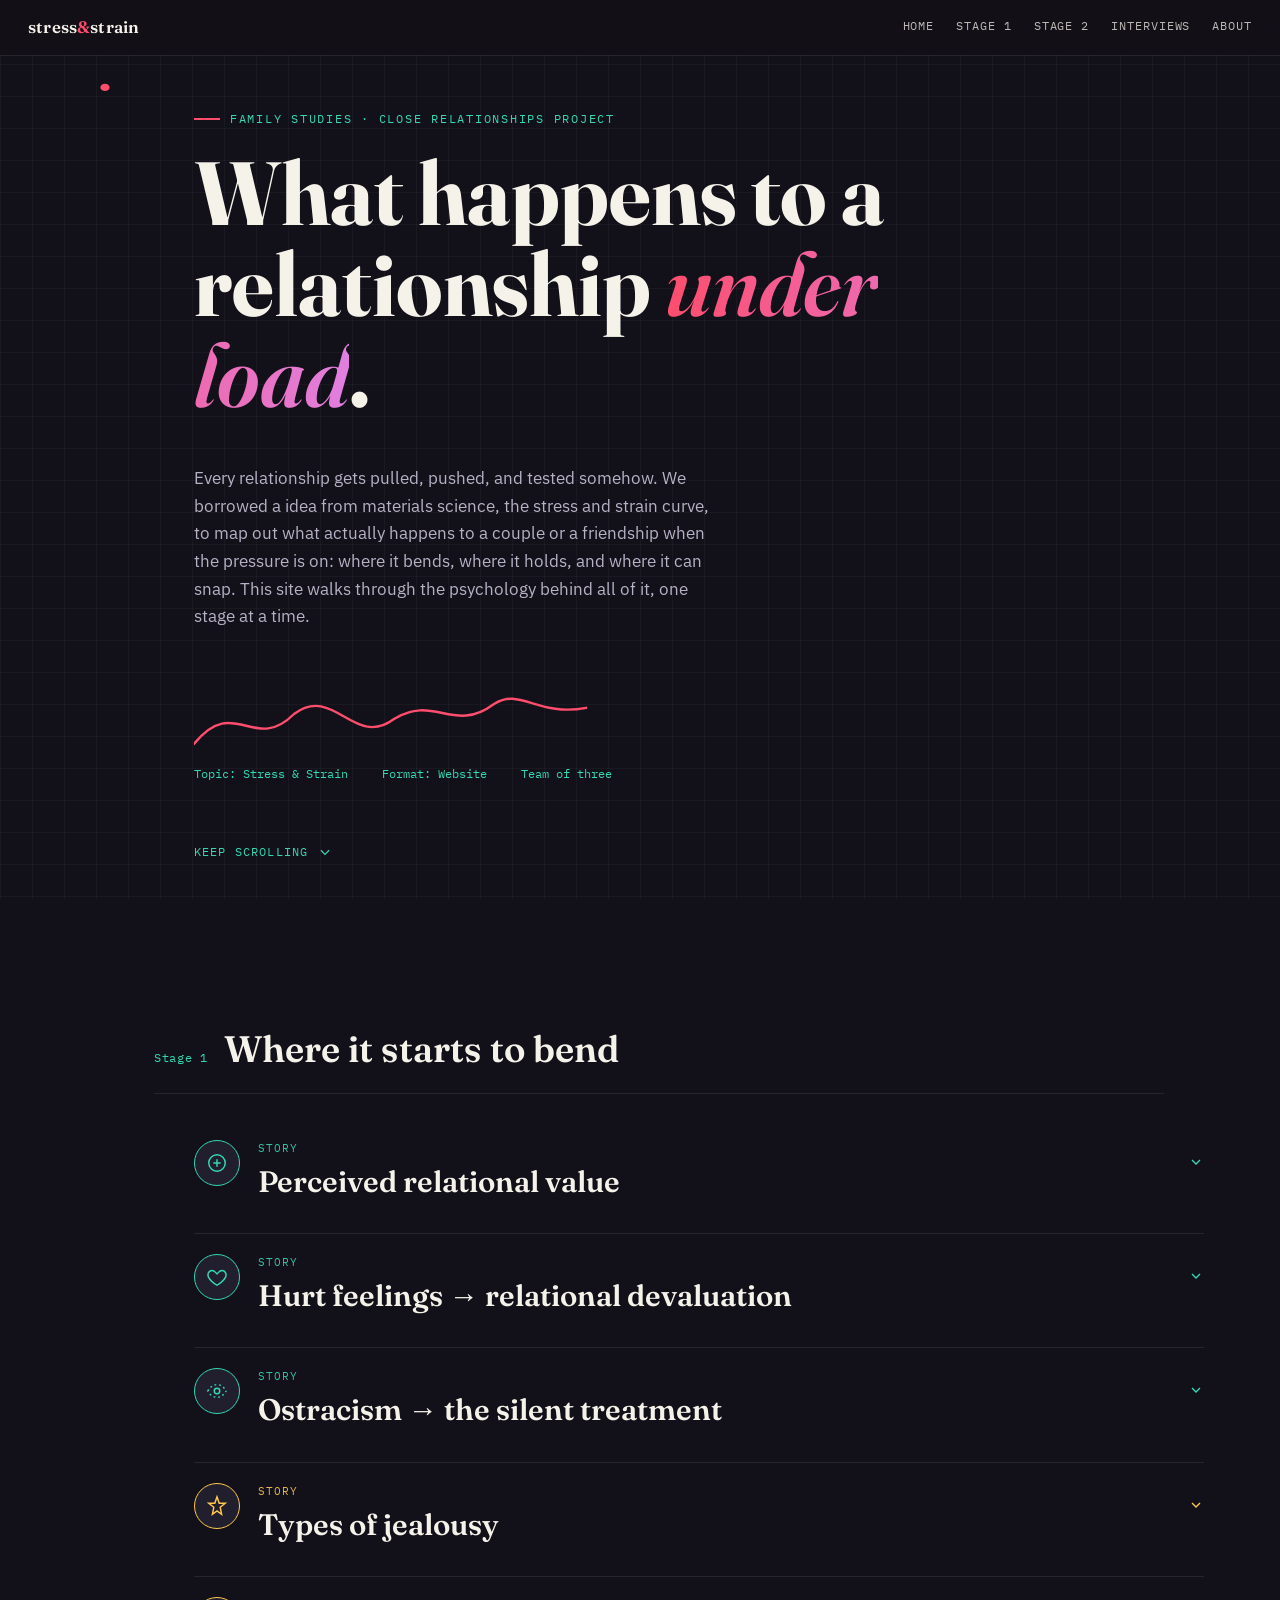
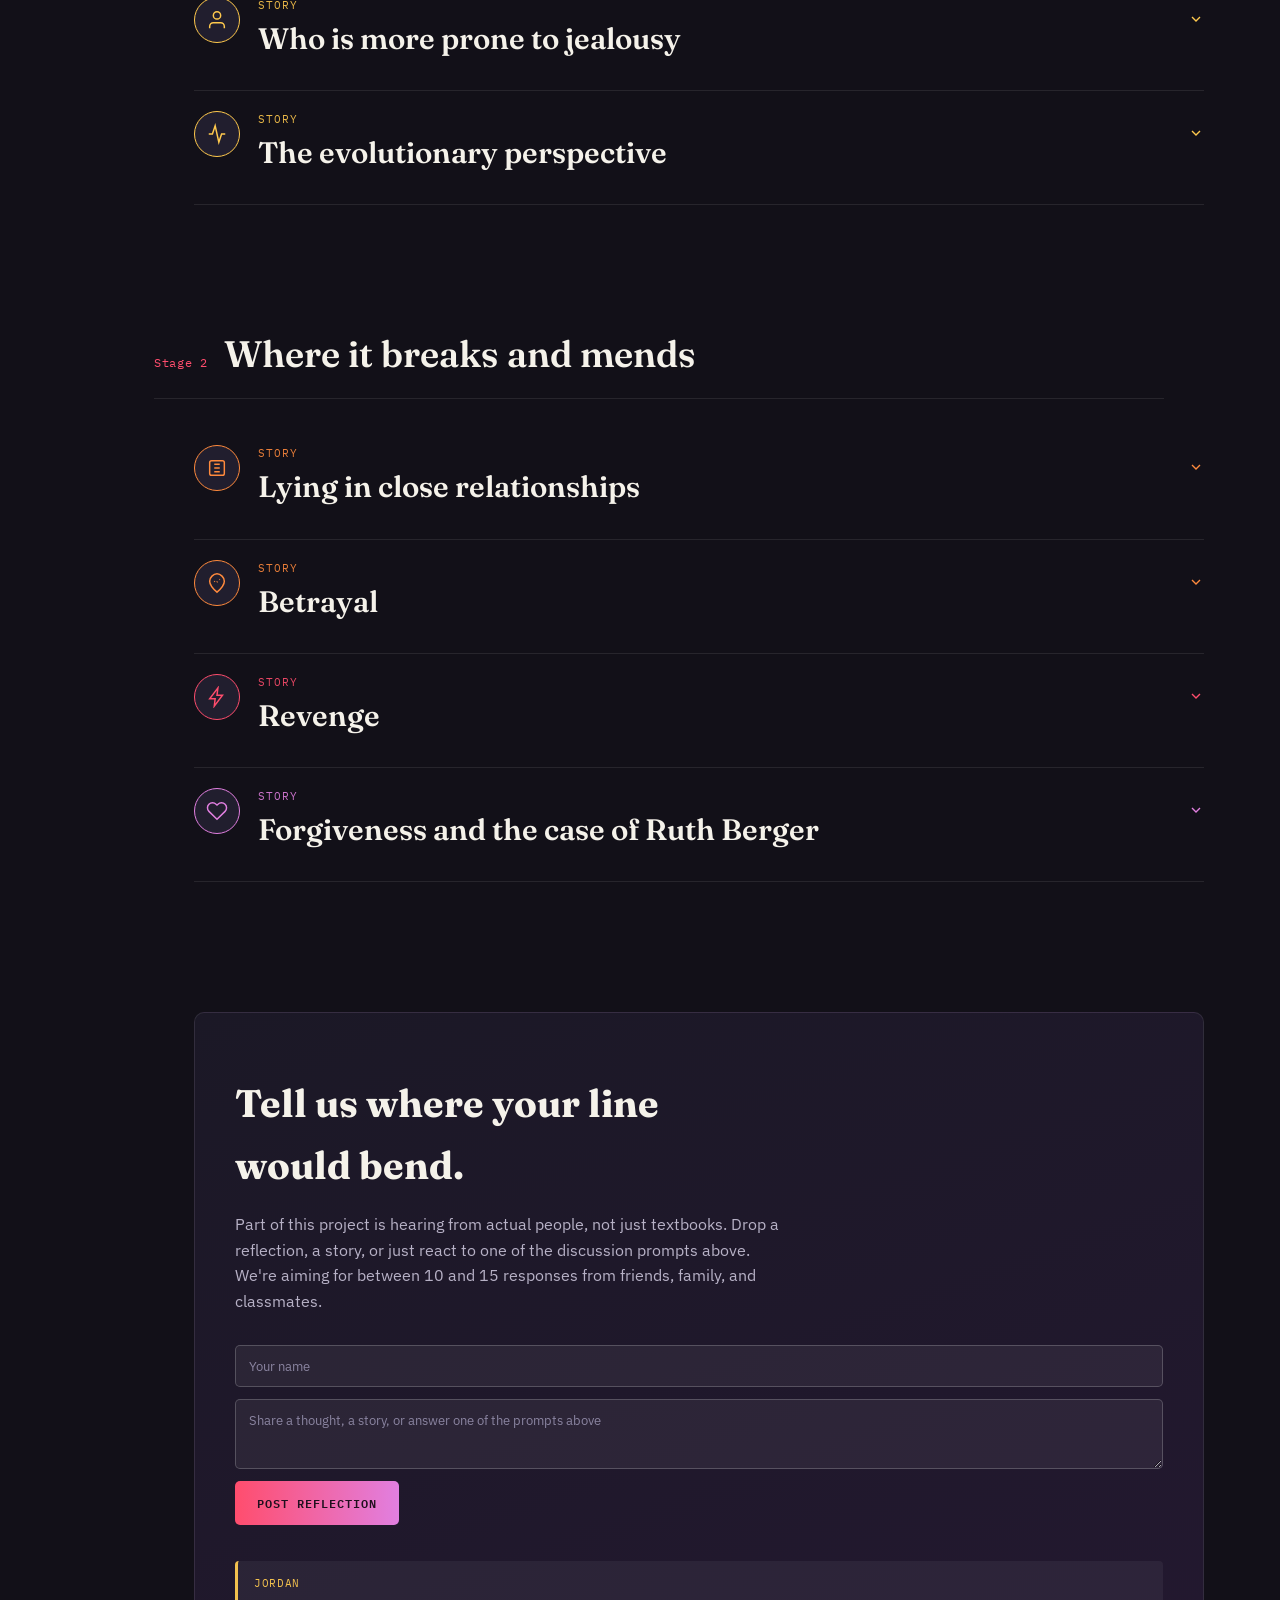
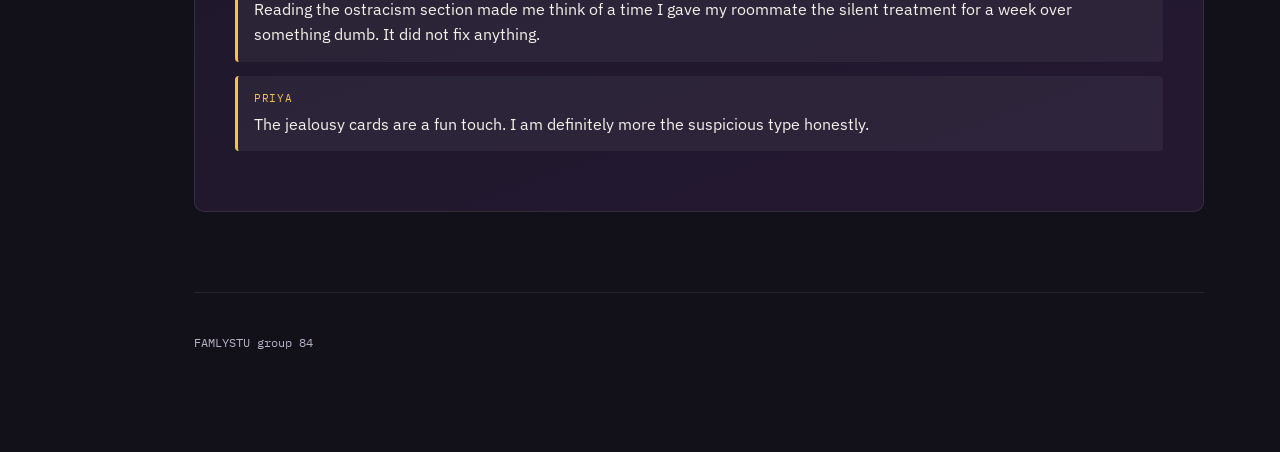
==== index.html @ 8f798f3e "Add files via upload" ====
<!DOCTYPE html>
<html lang="en">
<head>
<meta charset="UTF-8">
<meta name="viewport" content="width=device-width, initial-scale=1.0">
<title>Stress and Strain: What Close Relationships Are Made Of</title>
<link rel="preconnect" href="https://fonts.googleapis.com">
<link href="https://fonts.googleapis.com/css2?family=Fraunces:ital,opsz,wght@0,9..144,300;0,9..144,500;0,9..144,600;0,9..144,700;1,9..144,600&family=IBM+Plex+Sans:wght@400;500;600;700&family=IBM+Plex+Mono:wght@400;500&display=swap" rel="stylesheet">
<style>

  :root{
    --bg:#121018;
    --bg-panel:#1B1826;
    --bg-card:#211E2E;
    --ink:#F5F2EA;
    --muted:#B7B1C6;
    --line:rgba(255,255,255,0.09);
    --elastic:#33D9B2;
    --yield:#FFC94D;
    --plastic:#FF8A3D;
    --fracture:#FF4D6D;
    --repair:#E17FE0;
    --seam:#F2C14E;
    --serif:'Fraunces', serif;
    --sans:'IBM Plex Sans', sans-serif;
    --mono:'IBM Plex Mono', monospace;
  }

  *{box-sizing:border-box;}
  html{scroll-behavior:smooth;}
  body{
    margin:0;
    background:var(--bg);
    color:var(--ink);
    font-family:var(--sans);
    line-height:1.6;
    overflow-x:hidden;
  }

  @media (prefers-reduced-motion: reduce){
    *{animation-duration:0.001ms !important; animation-iteration-count:1 !important; transition-duration:0.001ms !important; scroll-behavior:auto !important;}
  }

  a{color:inherit;}

  .grid-bg{
    position:fixed;
    inset:0;
    z-index:0;
    background-image:
      linear-gradient(rgba(255,255,255,0.035) 1px, transparent 1px),
      linear-gradient(90deg, rgba(255,255,255,0.035) 1px, transparent 1px);
    background-size:32px 32px, 32px 32px;
    pointer-events:none;
  }

  #progress-bar{
    position:fixed;
    top:0; left:0;
    height:3px;
    width:0%;
    background:linear-gradient(90deg, var(--elastic), var(--yield), var(--plastic), var(--fracture), var(--repair));
    background-size:500% 100%;
    background-position:0% 0%;
    z-index:500;
    transition:width 0.08s linear;
  }

  header.site-nav{
    position:fixed;
    top:0; left:0; right:0;
    z-index:400;
    display:flex;
    align-items:center;
    justify-content:space-between;
    padding:14px 28px;
    background:rgba(18,16,24,0.78);
    backdrop-filter:blur(8px);
    border-bottom:1px solid var(--line);
  }
  .brand{
    font-family:var(--serif);
    font-weight:600;
    font-size:1.05rem;
    letter-spacing:0.01em;
  }
  .brand span{color:var(--fracture);}
  nav.links{
    display:flex;
    gap:22px;
    font-family:var(--mono);
    font-size:0.72rem;
    text-transform:uppercase;
    letter-spacing:0.08em;
  }
  nav.links a{
    text-decoration:none;
    opacity:0.75;
    position:relative;
    padding-bottom:3px;
    transition:opacity 0.2s ease, color 0.2s ease;
  }
  nav.links a:hover{opacity:1; color:var(--elastic);}
  nav.links a::after{
    content:'';
    position:absolute;
    left:0; bottom:0;
    width:0%;
    height:2px;
    background:linear-gradient(90deg, var(--elastic), var(--fracture));
    transition:width 0.25s ease;
  }
  nav.links a:hover::after{width:100%;}
  @media (max-width:760px){
    nav.links{display:none;}
  }

  .page-frame{
    position:relative;
    z-index:1;
    display:grid;
    grid-template-columns:110px 1fr;
    max-width:1180px;
    margin:0 auto;
  }
  @media (max-width:900px){
    .page-frame{grid-template-columns:1fr;}
    .rail{display:none;}
  }

  .rail{
    position:sticky;
    top:0;
    height:100vh;
    padding-top:80px;
  }
  .rail svg{
    width:100%;
    height:calc(100% - 80px);
    overflow:visible;
  }
  .curve-path{
    fill:none;
    stroke:var(--elastic);
    stroke-width:2.6;
    stroke-linecap:round;
  }
  .curve-path.mended{
    stroke:var(--seam);
    stroke-dasharray:5 5;
  }
  .curve-marker{
    fill:var(--fracture);
    r:5;
  }
  .curve-point-label{
    font-family:var(--mono);
    font-size:8.5px;
    fill:var(--muted);
    opacity:0.85;
  }

  main{
    position:relative;
    padding:0 26px 40px 34px;
  }
  @media (max-width:900px){
    main{padding:0 20px 40px;}
  }

  .reveal{
    opacity:0;
    transform:translateY(34px);
    transition:opacity 0.8s cubic-bezier(.2,.7,.3,1), transform 0.8s cubic-bezier(.2,.7,.3,1);
  }
  .reveal.in{
    opacity:1;
    transform:translateY(0);
  }
  .reveal-left{transform:translateX(-40px);}
  .reveal-left.in{transform:translateX(0);}
  .reveal-right{transform:translateX(40px);}
  .reveal-right.in{transform:translateX(0);}
  .reveal-scale{transform:scale(0.9);}
  .reveal-scale.in{transform:scale(1);}

  .hero{
    min-height:100vh;
    display:flex;
    flex-direction:column;
    justify-content:center;
    padding-top:70px;
    position:relative;
  }
  .eyebrow{
    font-family:var(--mono);
    font-size:0.78rem;
    text-transform:uppercase;
    letter-spacing:0.14em;
    color:var(--elastic);
    display:flex;
    align-items:center;
    gap:10px;
    margin-bottom:18px;
  }
  .eyebrow::before{
    content:'';
    width:26px;
    height:2px;
    background:var(--fracture);
    display:inline-block;
  }
  h1.hero-title{
    font-family:var(--serif);
    font-weight:700;
    font-size:clamp(2.6rem, 7vw, 5.6rem);
    line-height:1.02;
    margin:0 0 26px 0;
    max-width:14ch;
    color:var(--ink);
  }
  h1.hero-title em{
    font-style:italic;
    font-weight:600;
    background:linear-gradient(90deg, var(--fracture), var(--repair));
    -webkit-background-clip:text;
    background-clip:text;
    color:transparent;
  }
  .hero-sub{
    max-width:52ch;
    font-size:1.08rem;
    color:var(--muted);
    margin-bottom:34px;
  }
  .hero-meta{
    display:flex;
    gap:34px;
    flex-wrap:wrap;
    font-family:var(--mono);
    font-size:0.75rem;
    color:var(--elastic);
    opacity:0.9;
  }
  .scroll-cue{
    margin-top:60px;
    display:flex;
    align-items:center;
    gap:10px;
    font-family:var(--mono);
    font-size:0.72rem;
    text-transform:uppercase;
    letter-spacing:0.1em;
    color:var(--elastic);
  }
  .scroll-cue svg{
    animation:bob 1.8s ease-in-out infinite;
  }
  @keyframes bob{
    0%,100%{transform:translateY(0);}
    50%{transform:translateY(7px);}
  }

  .hero-graph{
    margin-top:10px;
    width:100%;
    max-width:420px;
    height:90px;
  }
  .hero-graph path{
    fill:none;
    stroke:var(--fracture);
    stroke-width:2.4;
    stroke-linecap:round;
    stroke-dasharray:420;
    stroke-dashoffset:420;
    animation:draw-hero 2.4s 0.4s cubic-bezier(.3,.8,.3,1) forwards;
  }
  @keyframes draw-hero{
    to{stroke-dashoffset:0;}
  }

  .stage-divider{
    display:flex;
    align-items:baseline;
    gap:16px;
    margin:120px 0 46px 0;
    padding-bottom:14px;
    border-bottom:1px solid var(--line);
  }
  .stage-num{
    font-family:var(--mono);
    font-size:0.78rem;
    color:var(--accent, var(--fracture));
    letter-spacing:0.06em;
  }
  .stage-title{
    font-family:var(--serif);
    font-weight:600;
    font-size:clamp(1.5rem,3.4vw,2.3rem);
  }
  .stage-note{
    font-family:var(--mono);
    font-size:0.7rem;
    color:var(--muted);
    text-transform:uppercase;
    letter-spacing:0.08em;
    margin-left:auto;
    text-align:right;
    max-width:22ch;
  }
  @media (max-width:640px){
    .stage-divider{flex-wrap:wrap;}
    .stage-note{margin-left:0;}
  }

  .topic{
    margin-bottom:88px;
    padding-bottom:6px;
  }
  .topic-head{
    display:flex;
    gap:18px;
    align-items:flex-start;
    margin-bottom:18px;
  }
  .topic-icon{
    flex:0 0 auto;
    width:46px;height:46px;
    border-radius:50%;
    background:var(--bg-card);
    border:1.5px solid var(--accent, var(--elastic));
    display:flex;align-items:center;justify-content:center;
    transition:transform 0.4s ease, box-shadow 0.4s ease;
  }
  .topic:hover .topic-icon{
    transform:rotate(-8deg) scale(1.08);
    border-width:2px;
  }
  .topic-icon svg{width:22px;height:22px;stroke:var(--accent, var(--elastic));}
  h2.topic-title{
    font-family:var(--serif);
    font-weight:600;
    font-size:clamp(1.3rem, 2.6vw, 1.85rem);
    margin:0 0 4px 0;
  }
  .topic-kicker{
    font-family:var(--mono);
    font-size:0.7rem;
    text-transform:uppercase;
    letter-spacing:0.08em;
    color:var(--accent, var(--elastic));
    opacity:0.9;
  }
  .topic-teaser{
    max-width:62ch;
    color:var(--muted);
    margin:0 0 22px 74px;
  }
  @media (max-width:640px){
    .topic-teaser{margin-left:0;}
  }

  .placeholder{
    margin-left:74px;
    border:1.5px dashed var(--accent, var(--fracture));
    background:var(--bg-panel);
    border-radius:4px;
    padding:20px 22px;
    position:relative;
    font-family:var(--mono);
    font-size:0.82rem;
    color:var(--muted);
  }
  @media (max-width:640px){
    .placeholder{margin-left:0;}
  }
  .placeholder .tag{
    position:absolute;
    top:-11px;
    left:16px;
    background:var(--bg);
    padding:0 8px;
    font-size:0.65rem;
    letter-spacing:0.08em;
    text-transform:uppercase;
    color:var(--accent, var(--fracture));
  }
  .placeholder p{margin:0 0 8px 0;}
  .placeholder p:last-child{margin-bottom:0;}
  .prompt-line{
    margin-top:14px;
    padding-top:12px;
    border-top:1px dotted var(--line);
    font-style:italic;
    color:var(--accent, var(--elastic));
  }

  .flip-row{
    display:grid;
    grid-template-columns:repeat(auto-fit, minmax(210px, 1fr));
    gap:18px;
    margin:26px 0 26px 74px;
  }
  @media (max-width:640px){.flip-row{margin-left:0;}}
  .flip-card{
    perspective:1000px;
    height:150px;
  }
  .flip-inner{
    position:relative;
    width:100%;height:100%;
    transition:transform 0.6s cubic-bezier(.3,.7,.3,1);
    transform-style:preserve-3d;
  }
  .flip-card:hover .flip-inner{transform:rotateY(180deg);}
  .flip-face{
    position:absolute;
    inset:0;
    backface-visibility:hidden;
    border-radius:6px;
    padding:16px;
    display:flex;
    flex-direction:column;
    justify-content:center;
  }
  .flip-front{
    background:linear-gradient(135deg, var(--yield), var(--plastic));
    color:#241A0C;
    box-shadow:0 6px 18px rgba(0,0,0,0.3);
  }
  .flip-front .fl-label{
    font-family:var(--mono);
    font-size:0.65rem;
    text-transform:uppercase;
    letter-spacing:0.08em;
    opacity:0.75;
  }
  .flip-front h3{
    font-family:var(--serif);
    font-weight:600;
    font-size:1.15rem;
    margin:6px 0 0 0;
  }
  .flip-back{
    background:var(--bg-card);
    transform:rotateY(180deg);
    font-size:0.85rem;
    border:1px solid var(--yield);
    color:var(--muted);
  }

  .note{
    display:inline-block;
    background:#FFE07D;
    border:1px solid rgba(0,0,0,0.1);
    box-shadow:3px 4px 10px rgba(0,0,0,0.35);
    padding:12px 16px;
    font-family:var(--mono);
    font-size:0.78rem;
    color:#332405;
    margin:6px 10px 6px 74px;
    transform:rotate(-2deg);
    transition:transform 0.25s ease;
  }
  .note:hover{transform:rotate(0deg) scale(1.05);}
  @media (max-width:640px){.note{margin-left:0;}}

  .fracture-block{
    margin:40px 74px 40px 74px;
    text-align:center;
    padding:34px 20px;
    position:relative;
  }
  @media (max-width:640px){.fracture-block{margin:40px 0;}}
  .crack{
    width:80%;
    max-width:340px;
    margin:0 auto 18px auto;
    display:block;
  }
  .crack path{
    fill:none;
    stroke:var(--fracture);
    stroke-width:2.4;
    stroke-dasharray:300;
    stroke-dashoffset:300;
  }
  .fracture-block.in .crack path{
    animation:crack-draw 1s ease forwards;
  }
  @keyframes crack-draw{to{stroke-dashoffset:0;}}
  .fracture-word{
    font-family:var(--serif);
    font-style:italic;
    font-weight:600;
    font-size:1.6rem;
    color:var(--fracture);
  }

  .case-study{
    margin-left:74px;
    border-left:3px solid var(--seam);
    padding:6px 0 6px 22px;
  }
  @media (max-width:640px){.case-study{margin-left:0;}}
  .case-study h4{
    font-family:var(--serif);
    font-weight:600;
    margin:0 0 6px 0;
    font-size:1.15rem;
    color:var(--seam);
  }
  .case-study p{color:var(--muted);}

  .engage{
    margin-top:130px;
    padding:60px 40px;
    background:linear-gradient(160deg, var(--bg-panel), #241831);
    color:var(--ink);
    border-radius:10px;
    position:relative;
    overflow:hidden;
    border:1px solid var(--line);
  }
  .engage h2{
    font-family:var(--serif);
    font-size:clamp(1.6rem,3.6vw,2.4rem);
    margin:0 0 10px 0;
    max-width:16ch;
    position:relative;
  }
  .engage p.lead{
    max-width:56ch;
    color:var(--muted);
    margin-bottom:30px;
    position:relative;
  }
  .comment-form{
    display:flex;
    gap:12px;
    flex-wrap:wrap;
    margin-bottom:36px;
    position:relative;
  }
  .comment-form input, .comment-form textarea{
    font-family:var(--sans);
    background:rgba(255,255,255,0.06);
    border:1px solid rgba(255,255,255,0.2);
    border-radius:5px;
    padding:11px 13px;
    color:var(--ink);
    flex:1 1 200px;
  }
  .comment-form input:focus, .comment-form textarea:focus{
    outline:none;
    border-color:var(--elastic);
  }
  .comment-form textarea{flex:1 1 100%; min-height:70px; resize:vertical;}
  .comment-form ::placeholder{color:#8A84A0;}
  .comment-form button{
    font-family:var(--mono);
    text-transform:uppercase;
    letter-spacing:0.08em;
    font-size:0.78rem;
    background:linear-gradient(90deg, var(--fracture), var(--repair));
    color:#20101E;
    font-weight:600;
    border:none;
    padding:12px 22px;
    border-radius:5px;
    cursor:pointer;
    transition:transform 0.15s ease, box-shadow 0.2s ease;
  }
  .comment-form button:hover{box-shadow:0 4px 14px rgba(0,0,0,0.35); transform:translateY(-2px);}
  .comment-form button:active{transform:translateY(0);}
  #comment-list{
    display:grid;
    gap:14px;
    position:relative;
  }
  .comment{
    background:rgba(255,255,255,0.05);
    border-left:3px solid var(--seam);
    padding:14px 16px;
    border-radius:4px;
    animation:pop-in 0.4s ease;
  }
  @keyframes pop-in{
    from{opacity:0; transform:translateY(8px);}
    to{opacity:1; transform:translateY(0);}
  }
  .comment .who{
    font-family:var(--mono);
    font-size:0.7rem;
    color:var(--seam);
    text-transform:uppercase;
    letter-spacing:0.06em;
    margin-bottom:4px;
  }
  .invite-note{
    margin-top:26px;
    font-family:var(--mono);
    font-size:0.72rem;
    color:#8A84A0;
    position:relative;
  }

  footer{
    margin-top:80px;
    padding:40px 0 60px 0;
    border-top:1px solid var(--line);
    font-family:var(--mono);
    font-size:0.75rem;
    color:var(--muted);
    display:flex;
    justify-content:space-between;
    flex-wrap:wrap;
    gap:16px;
  }
  footer .credits div{margin-bottom:4px;}

  /* ---------- about us ---------- */
  .about{
    margin-top:130px;
  }
  .about-head{
    max-width:60ch;
    margin-bottom:44px;
  }
  .about-head .topic-kicker{color:var(--elastic);}
  .about-head h2{
    font-family:var(--serif);
    font-weight:600;
    font-size:clamp(1.7rem,3.6vw,2.5rem);
    margin:6px 0 14px 0;
  }
  .about-head p{
    color:var(--muted);
    max-width:56ch;
  }
  .about-grid{
    display:grid;
    grid-template-columns:repeat(auto-fit, minmax(230px, 1fr));
    gap:22px;
  }
  .creator-card{
    background:var(--bg-card);
    border:1px solid var(--line);
    border-top:3px solid var(--accent, var(--elastic));
    border-radius:8px;
    padding:26px 24px;
    transition:transform 0.35s cubic-bezier(.3,.7,.3,1), box-shadow 0.35s ease;
  }
  .creator-card:hover{
    transform:translateY(-8px);
    box-shadow:0 14px 30px rgba(0,0,0,0.35);
  }
  .creator-avatar{
    width:58px;height:58px;
    border-radius:50%;
    background:linear-gradient(135deg, var(--accent, var(--elastic)), var(--bg-card));
    display:flex;align-items:center;justify-content:center;
    font-family:var(--serif);
    font-weight:600;
    font-size:1.15rem;
    color:#14121B;
    margin-bottom:18px;
    transition:transform 0.4s ease;
  }
  .creator-card:hover .creator-avatar{transform:rotate(-6deg) scale(1.06);}
  .creator-name{
    font-family:var(--serif);
    font-weight:600;
    font-size:1.25rem;
    margin:0 0 6px 0;
  }
  .creator-role{
    font-family:var(--mono);
    font-size:0.72rem;
    text-transform:uppercase;
    letter-spacing:0.07em;
    color:var(--accent, var(--elastic));
    margin-bottom:14px;
  }
  .creator-detail{
    font-size:0.9rem;
    color:var(--muted);
    display:flex;
    flex-direction:column;
    gap:4px;
  }
  .creator-detail span.school{
    font-family:var(--mono);
    font-size:0.75rem;
    color:var(--ink);
    opacity:0.8;
  }

  ::selection{background:var(--fracture); color:#fff;}

  /* ---------- simple inner pages (interviews, about) ---------- */
  .simple-main{
    max-width:900px;
    margin:0 auto;
    padding:130px 26px 60px;
    position:relative;
    z-index:1;
  }
  .page-hero{
    margin-bottom:56px;
  }
  .page-hero h1{
    font-family:var(--serif);
    font-weight:700;
    font-size:clamp(2.1rem, 5vw, 3.4rem);
    line-height:1.05;
    margin:14px 0 20px 0;
    max-width:16ch;
  }
  .page-hero p{
    max-width:60ch;
    color:var(--muted);
    font-size:1.05rem;
  }

  .interview-grid{
    display:grid;
    grid-template-columns:repeat(auto-fit, minmax(260px, 1fr));
    gap:22px;
    margin-top:10px;
  }
  .interview-card{
    background:var(--bg-card);
    border:1px solid var(--line);
    border-left:3px solid var(--accent, var(--elastic));
    border-radius:8px;
    padding:24px 24px;
    transition:transform 0.3s cubic-bezier(.3,.7,.3,1);
  }
  .interview-card:hover{
    transform:translateY(-6px);
  }
  .interview-topic{
    font-family:var(--mono);
    font-size:0.68rem;
    text-transform:uppercase;
    letter-spacing:0.07em;
    color:var(--accent, var(--elastic));
    margin-bottom:10px;
  }
  .interview-meta{
    font-family:var(--mono);
    font-size:0.75rem;
    color:var(--muted);
    margin-bottom:14px;
  }
  .interview-quote{
    font-family:var(--serif);
    font-style:italic;
    font-size:1.05rem;
    color:var(--ink);
    margin:0 0 18px 0;
    line-height:1.5;
  }
  .media-placeholder{
    display:flex;
    align-items:center;
    gap:12px;
    background:var(--bg-panel);
    border:1px dashed var(--line);
    border-radius:6px;
    padding:12px 14px;
    font-family:var(--mono);
    font-size:0.72rem;
    color:var(--muted);
  }
  .play-badge{
    width:30px;height:30px;
    border-radius:50%;
    background:var(--accent, var(--elastic));
    display:flex;align-items:center;justify-content:center;
    flex:0 0 auto;
  }
  .play-badge svg{width:11px;height:11px;fill:#14121B;}
  .consent-note{
    margin:46px 0 50px 0;
    padding:22px 24px;
    border:1px solid var(--line);
    border-radius:8px;
    background:var(--bg-panel);
    font-size:0.92rem;
    color:var(--muted);
  }
  .consent-note strong{color:var(--ink);}

  .project-glance{
    display:flex;
    gap:34px;
    flex-wrap:wrap;
    font-family:var(--mono);
    font-size:0.78rem;
    color:var(--elastic);
    margin-bottom:56px;
    padding-bottom:30px;
    border-bottom:1px solid var(--line);
  }

  /* ---------- collapsible story dropdowns ---------- */
  details.topic{
    margin-bottom:20px;
    padding-bottom:6px;
    border-bottom:1px solid var(--line);
  }
  details.topic .topic-title{
    transition:text-shadow 0.35s ease, color 0.35s ease;
  }
  details.topic:hover .topic-title{
    text-shadow:0 0 18px var(--accent, var(--elastic));
  }
  summary.topic-head{
    display:flex;
    gap:18px;
    align-items:flex-start;
    cursor:pointer;
    list-style:none;
  }
  summary.topic-head::-webkit-details-marker{display:none;}
  summary.topic-head::marker{content:'';}
  .topic-head-text{flex:1 1 auto;}
  .topic-chevron{
    flex:0 0 auto;
    margin-left:auto;
    margin-top:12px;
    color:var(--accent, var(--elastic));
    transition:transform 0.3s ease;
  }
  .topic-chevron svg{width:16px;height:16px;}
  details.topic[open] .topic-chevron{transform:rotate(180deg);}
  .topic-body{
    padding:16px 0 6px 64px;
  }
  @media (max-width:640px){
    .topic-body{padding-left:0;}
  }
  .draft-tag{
    display:inline-block;
    font-family:var(--mono);
    font-size:0.62rem;
    text-transform:uppercase;
    letter-spacing:0.06em;
    color:var(--accent, var(--elastic));
    border:1px solid var(--accent, var(--elastic));
    padding:2px 7px;
    border-radius:3px;
    margin-right:9px;
    vertical-align:middle;
  }
  .topic-placeholder{
    font-family:var(--mono);
    font-size:0.85rem;
    line-height:1.7;
    color:var(--muted);
    max-width:62ch;
    margin:0;
  }

  /* ---------- interview dropdown cards with mini media player ---------- */
  details.interview-card{
    background:var(--bg-card);
    border:1px solid var(--line);
    border-left:3px solid var(--accent, var(--elastic));
    border-radius:8px;
    padding:20px 22px;
    margin-bottom:18px;
  }
  summary.interview-summary{
    display:flex;
    justify-content:space-between;
    align-items:center;
    cursor:pointer;
    list-style:none;
    gap:14px;
  }
  summary.interview-summary::-webkit-details-marker{display:none;}
  summary.interview-summary::marker{content:'';}
  .interview-body{
    padding-top:20px;
  }
  .media-player{
    background:#0B0A10;
    border-radius:8px;
    overflow:hidden;
    border:1px solid var(--line);
    margin-top:16px;
  }
  .media-player-visual{
    position:relative;
    aspect-ratio:16/9;
    display:flex;
    align-items:center;
    justify-content:center;
    background:linear-gradient(160deg, #1B1826, #241831);
  }
  .media-play-btn{
    width:54px;height:54px;
    border-radius:50%;
    background:var(--accent, var(--elastic));
    display:flex;align-items:center;justify-content:center;
    cursor:pointer;
    transition:transform 0.2s ease;
  }
  .media-play-btn:hover{transform:scale(1.08);}
  .media-play-btn svg{width:18px;height:18px;fill:#14121B;margin-left:3px;}
  .media-controls{
    display:flex;
    align-items:center;
    gap:12px;
    padding:10px 14px;
    background:#0B0A10;
  }
  .media-progress{
    flex:1;
    height:4px;
    border-radius:2px;
    background:rgba(255,255,255,0.15);
    position:relative;
    overflow:hidden;
  }
  .media-progress::after{
    content:'';
    position:absolute;
    left:0; top:0;
    height:100%;
    width:26%;
    background:var(--accent, var(--elastic));
    border-radius:2px;
  }
  .media-time{
    font-family:var(--mono);
    font-size:0.68rem;
    color:var(--muted);
    white-space:nowrap;
  }
  .media-caption{
    padding:10px 14px;
    font-family:var(--mono);
    font-size:0.7rem;
    color:var(--muted);
    border-top:1px dashed var(--line);
  }

  .page{ }
  .page[hidden]{display:none;}
</style>
</head>
<body>

<div class="grid-bg"></div>
<div id="progress-bar"></div>

<header class="site-nav">
  <div class="brand">stress<span>&amp;</span>strain</div>
  <nav class="links">
    <a href="#" onclick="showPage('home');return false;">Home</a>
    <a href="#" onclick="goToAnchor('stage1');return false;">Stage 1</a>
    <a href="#" onclick="goToAnchor('stage2');return false;">Stage 2</a>
    <a href="#" onclick="showPage('interviews');return false;">Interviews</a>
    <a href="#" onclick="showPage('about');return false;">About</a>
  </nav>
</header>

<div class="page" id="page-home">
<div class="page-frame">

  <div class="rail">
    <svg viewBox="0 0 120 1000" preserveAspectRatio="none">
      <path id="curve-a" class="curve-path" d="M60,10 C70,60 50,90 66,150 C80,200 46,230 64,300 C82,350 30,400 78,470 C110,510 40,540 82,610 L96,660" />
      <path id="curve-b" class="curve-path mended" d="M96,660 C60,700 118,720 62,760 C40,790 96,830 58,880 C34,910 88,940 66,990" />
      <circle id="curve-marker" class="curve-marker" cx="60" cy="10" />
    </svg>
  </div>

  <main>

    <section class="hero" id="home">
      <div class="eyebrow reveal in">Family Studies &middot; Close Relationships Project</div>
      <h1 class="hero-title reveal in">What happens to a relationship <em>under load</em>.</h1>
      <p class="hero-sub reveal in">Every relationship gets pulled, pushed, and tested somehow. We borrowed a idea from materials science, the stress and strain curve, to map out what actually happens to a couple or a friendship when the pressure is on: where it bends, where it holds, and where it can snap. This site walks through the psychology behind all of it, one stage at a time.</p>

      <svg class="hero-graph reveal in" viewBox="0 0 420 90">
        <path d="M0,70 C40,20 60,80 100,40 C140,10 160,75 200,45 C240,20 260,60 300,30 C330,10 350,55 420,25" />
      </svg>

      <div class="hero-meta reveal in">
        <span>Topic: Stress &amp; Strain</span>
        <span>Format: Website</span>
        <span>Team of three</span>
      </div>

      <div class="scroll-cue reveal in">
        keep scrolling
        <svg width="14" height="14" viewBox="0 0 24 24" fill="none" stroke="currentColor" stroke-width="2"><path d="M5 9l7 7 7-7"/></svg>
      </div>
    </section>

    <div class="stage-divider reveal-left" id="stage1" style="--accent:var(--elastic)">
      <span class="stage-num">Stage 1</span>
      <span class="stage-title">Where it starts to bend</span>
    </div>

    <details class="topic reveal" style="--accent:var(--elastic)">
      <summary class="topic-head">
        <div class="topic-icon"><svg viewBox="0 0 24 24" fill="none" stroke="currentColor" stroke-width="1.6"><circle cx="12" cy="12" r="9"/><path d="M8 12h8M12 8v8"/></svg></div>
        <div class="topic-head-text">
          <div class="topic-kicker">Story</div>
          <h2 class="topic-title">Perceived relational value</h2>
        </div>
        <div class="topic-chevron"><svg viewBox="0 0 24 24" fill="none" stroke="currentColor" stroke-width="2"><path d="M6 9l6 6 6-6"/></svg></div>
      </summary>
      <div class="topic-body">
        <p class="topic-placeholder"><span class="draft-tag">Draft</span>Placeholder placeholder placeholder placeholder placeholder placeholder placeholder placeholder placeholder placeholder placeholder placeholder placeholder placeholder placeholder placeholder placeholder placeholder placeholder placeholder placeholder placeholder placeholder placeholder placeholder placeholder placeholder placeholder placeholder placeholder placeholder placeholder placeholder placeholder placeholder placeholder placeholder placeholder placeholder placeholder placeholder placeholder placeholder placeholder placeholder placeholder placeholder placeholder placeholder placeholder placeholder placeholder.</p>
      </div>
    </details>

    <details class="topic reveal" style="--accent:var(--elastic)">
      <summary class="topic-head">
        <div class="topic-icon"><svg viewBox="0 0 24 24" fill="none" stroke="currentColor" stroke-width="1.6"><path d="M12 21s-7-4.35-9.33-8.9C1.2 8.7 3 5 6.6 5c2 0 3.4 1.2 5.4 3.6C14 6.2 15.4 5 17.4 5 21 5 22.8 8.7 21.33 12.1 19 16.65 12 21 12 21z"/></svg></div>
        <div class="topic-head-text">
          <div class="topic-kicker">Story</div>
          <h2 class="topic-title">Hurt feelings &rarr; relational devaluation</h2>
        </div>
        <div class="topic-chevron"><svg viewBox="0 0 24 24" fill="none" stroke="currentColor" stroke-width="2"><path d="M6 9l6 6 6-6"/></svg></div>
      </summary>
      <div class="topic-body">
        <p class="topic-placeholder"><span class="draft-tag">Draft</span>Placeholder placeholder placeholder placeholder placeholder placeholder placeholder placeholder placeholder placeholder placeholder placeholder placeholder placeholder placeholder placeholder placeholder placeholder placeholder placeholder placeholder placeholder placeholder placeholder placeholder placeholder placeholder placeholder placeholder placeholder placeholder placeholder placeholder placeholder placeholder placeholder placeholder placeholder placeholder placeholder placeholder placeholder placeholder placeholder placeholder placeholder placeholder placeholder placeholder placeholder placeholder placeholder.</p>
      </div>
    </details>

    <details class="topic reveal" style="--accent:var(--elastic)">
      <summary class="topic-head">
        <div class="topic-icon"><svg viewBox="0 0 24 24" fill="none" stroke="currentColor" stroke-width="1.6"><path d="M12 15a3 3 0 100-6 3 3 0 000 6z"/><path d="M2 12s3.5-7 10-7 10 7 10 7-3.5 7-10 7-10-7-10-7z" stroke-dasharray="2 3"/></svg></div>
        <div class="topic-head-text">
          <div class="topic-kicker">Story</div>
          <h2 class="topic-title">Ostracism &rarr; the silent treatment</h2>
        </div>
        <div class="topic-chevron"><svg viewBox="0 0 24 24" fill="none" stroke="currentColor" stroke-width="2"><path d="M6 9l6 6 6-6"/></svg></div>
      </summary>
      <div class="topic-body">
        <p class="topic-placeholder"><span class="draft-tag">Draft</span>Placeholder placeholder placeholder placeholder placeholder placeholder placeholder placeholder placeholder placeholder placeholder placeholder placeholder placeholder placeholder placeholder placeholder placeholder placeholder placeholder placeholder placeholder placeholder placeholder placeholder placeholder placeholder placeholder placeholder placeholder placeholder placeholder placeholder placeholder placeholder placeholder placeholder placeholder placeholder placeholder placeholder placeholder placeholder placeholder placeholder placeholder placeholder placeholder placeholder placeholder.</p>
      </div>
    </details>

    <details class="topic reveal" style="--accent:var(--yield)">
      <summary class="topic-head">
        <div class="topic-icon"><svg viewBox="0 0 24 24" fill="none" stroke="currentColor" stroke-width="1.6"><path d="M12 2l2.4 6.9L21 9l-5.5 4.3L17 21l-5-3.7L7 21l1.5-7.7L3 9l6.6-0.1z"/></svg></div>
        <div class="topic-head-text">
          <div class="topic-kicker">Story</div>
          <h2 class="topic-title">Types of jealousy</h2>
        </div>
        <div class="topic-chevron"><svg viewBox="0 0 24 24" fill="none" stroke="currentColor" stroke-width="2"><path d="M6 9l6 6 6-6"/></svg></div>
      </summary>
      <div class="topic-body">
        <p class="topic-placeholder"><span class="draft-tag">Draft</span>Placeholder placeholder placeholder placeholder placeholder placeholder placeholder placeholder placeholder placeholder placeholder placeholder placeholder placeholder placeholder placeholder placeholder placeholder placeholder placeholder placeholder placeholder placeholder placeholder placeholder placeholder placeholder placeholder placeholder placeholder placeholder placeholder placeholder placeholder placeholder placeholder placeholder placeholder placeholder placeholder placeholder placeholder placeholder placeholder placeholder placeholder placeholder placeholder placeholder placeholder placeholder.</p>
      </div>
    </details>

    <details class="topic reveal" style="--accent:var(--yield)">
      <summary class="topic-head">
        <div class="topic-icon"><svg viewBox="0 0 24 24" fill="none" stroke="currentColor" stroke-width="1.6"><path d="M20 21v-2a4 4 0 00-4-4H8a4 4 0 00-4 4v2"/><circle cx="12" cy="7" r="4"/></svg></div>
        <div class="topic-head-text">
          <div class="topic-kicker">Story</div>
          <h2 class="topic-title">Who is more prone to jealousy</h2>
        </div>
        <div class="topic-chevron"><svg viewBox="0 0 24 24" fill="none" stroke="currentColor" stroke-width="2"><path d="M6 9l6 6 6-6"/></svg></div>
      </summary>
      <div class="topic-body">
        <p class="topic-placeholder"><span class="draft-tag">Draft</span>Placeholder placeholder placeholder placeholder placeholder placeholder placeholder placeholder placeholder placeholder placeholder placeholder placeholder placeholder placeholder placeholder placeholder placeholder placeholder placeholder placeholder placeholder placeholder placeholder placeholder placeholder placeholder placeholder placeholder placeholder placeholder placeholder placeholder placeholder placeholder placeholder placeholder placeholder placeholder placeholder placeholder placeholder placeholder placeholder placeholder placeholder placeholder placeholder placeholder placeholder.</p>
      </div>
    </details>

    <details class="topic reveal" style="--accent:var(--yield)">
      <summary class="topic-head">
        <div class="topic-icon"><svg viewBox="0 0 24 24" fill="none" stroke="currentColor" stroke-width="1.6"><path d="M3 12h4l3-9 4 18 3-9h4"/></svg></div>
        <div class="topic-head-text">
          <div class="topic-kicker">Story</div>
          <h2 class="topic-title">The evolutionary perspective</h2>
        </div>
        <div class="topic-chevron"><svg viewBox="0 0 24 24" fill="none" stroke="currentColor" stroke-width="2"><path d="M6 9l6 6 6-6"/></svg></div>
      </summary>
      <div class="topic-body">
        <p class="topic-placeholder"><span class="draft-tag">Draft</span>Placeholder placeholder placeholder placeholder placeholder placeholder placeholder placeholder placeholder placeholder placeholder placeholder placeholder placeholder placeholder placeholder placeholder placeholder placeholder placeholder placeholder placeholder placeholder placeholder placeholder placeholder placeholder placeholder placeholder placeholder placeholder placeholder placeholder placeholder placeholder placeholder placeholder placeholder placeholder placeholder placeholder placeholder placeholder placeholder placeholder placeholder placeholder placeholder placeholder.</p>
      </div>
    </details>

    <div class="stage-divider reveal-left" id="stage2" style="--accent:var(--fracture)">
      <span class="stage-num">Stage 2</span>
      <span class="stage-title">Where it breaks and mends</span>
    </div>

    <details class="topic reveal" style="--accent:var(--plastic)">
      <summary class="topic-head">
        <div class="topic-icon"><svg viewBox="0 0 24 24" fill="none" stroke="currentColor" stroke-width="1.6"><path d="M9 12h6M9 16h6M9 8h6"/><rect x="4" y="4" width="16" height="16" rx="2"/></svg></div>
        <div class="topic-head-text">
          <div class="topic-kicker">Story</div>
          <h2 class="topic-title">Lying in close relationships</h2>
        </div>
        <div class="topic-chevron"><svg viewBox="0 0 24 24" fill="none" stroke="currentColor" stroke-width="2"><path d="M6 9l6 6 6-6"/></svg></div>
      </summary>
      <div class="topic-body">
        <p class="topic-placeholder"><span class="draft-tag">Draft</span>Placeholder placeholder placeholder placeholder placeholder placeholder placeholder placeholder placeholder placeholder placeholder placeholder placeholder placeholder placeholder placeholder placeholder placeholder placeholder placeholder placeholder placeholder placeholder placeholder placeholder placeholder placeholder placeholder placeholder placeholder placeholder placeholder placeholder placeholder placeholder placeholder placeholder placeholder placeholder placeholder placeholder placeholder placeholder placeholder placeholder placeholder placeholder placeholder placeholder.</p>
      </div>
    </details>

    <details class="topic reveal" style="--accent:var(--plastic)">
      <summary class="topic-head">
        <div class="topic-icon"><svg viewBox="0 0 24 24" fill="none" stroke="currentColor" stroke-width="1.6"><path d="M12 2C8 2 4 6 4 10c0 5 8 12 8 12s8-7 8-12c0-4-4-8-8-8z"/><path d="M9 10l2 2 4-4" stroke-dasharray="1 3"/></svg></div>
        <div class="topic-head-text">
          <div class="topic-kicker">Story</div>
          <h2 class="topic-title">Betrayal</h2>
        </div>
        <div class="topic-chevron"><svg viewBox="0 0 24 24" fill="none" stroke="currentColor" stroke-width="2"><path d="M6 9l6 6 6-6"/></svg></div>
      </summary>
      <div class="topic-body">
        <p class="topic-placeholder"><span class="draft-tag">Draft</span>Placeholder placeholder placeholder placeholder placeholder placeholder placeholder placeholder placeholder placeholder placeholder placeholder placeholder placeholder placeholder placeholder placeholder placeholder placeholder placeholder placeholder placeholder placeholder placeholder placeholder placeholder placeholder placeholder placeholder placeholder placeholder placeholder placeholder placeholder placeholder placeholder placeholder placeholder placeholder placeholder placeholder placeholder placeholder placeholder placeholder placeholder placeholder placeholder placeholder placeholder placeholder placeholder.</p>
      </div>
    </details>

    <details class="topic reveal" style="--accent:var(--fracture)">
      <summary class="topic-head">
        <div class="topic-icon"><svg viewBox="0 0 24 24" fill="none" stroke="currentColor" stroke-width="1.6"><path d="M13 2L4 14h6l-1 8 9-12h-6z"/></svg></div>
        <div class="topic-head-text">
          <div class="topic-kicker">Story</div>
          <h2 class="topic-title">Revenge</h2>
        </div>
        <div class="topic-chevron"><svg viewBox="0 0 24 24" fill="none" stroke="currentColor" stroke-width="2"><path d="M6 9l6 6 6-6"/></svg></div>
      </summary>
      <div class="topic-body">
        <p class="topic-placeholder"><span class="draft-tag">Draft</span>Placeholder placeholder placeholder placeholder placeholder placeholder placeholder placeholder placeholder placeholder placeholder placeholder placeholder placeholder placeholder placeholder placeholder placeholder placeholder placeholder placeholder placeholder placeholder placeholder placeholder placeholder placeholder placeholder placeholder placeholder placeholder placeholder placeholder placeholder placeholder placeholder placeholder placeholder placeholder placeholder placeholder placeholder placeholder placeholder placeholder placeholder placeholder placeholder placeholder placeholder.</p>
      </div>
    </details>

    <details class="topic reveal" style="--accent:var(--repair)">
      <summary class="topic-head">
        <div class="topic-icon"><svg viewBox="0 0 24 24" fill="none" stroke="currentColor" stroke-width="1.6"><path d="M20.8 4.6a5.5 5.5 0 00-7.8 0L12 5.5l-1-.9a5.5 5.5 0 00-7.8 7.8L12 21l8.8-8.6a5.5 5.5 0 000-7.8z"/></svg></div>
        <div class="topic-head-text">
          <div class="topic-kicker">Story</div>
          <h2 class="topic-title">Forgiveness and the case of Ruth Berger</h2>
        </div>
        <div class="topic-chevron"><svg viewBox="0 0 24 24" fill="none" stroke="currentColor" stroke-width="2"><path d="M6 9l6 6 6-6"/></svg></div>
      </summary>
      <div class="topic-body">
        <p class="topic-placeholder"><span class="draft-tag">Draft</span>Placeholder placeholder placeholder placeholder placeholder placeholder placeholder placeholder placeholder placeholder placeholder placeholder placeholder placeholder placeholder placeholder placeholder placeholder placeholder placeholder placeholder placeholder placeholder placeholder placeholder placeholder placeholder placeholder placeholder placeholder placeholder placeholder placeholder placeholder placeholder placeholder placeholder placeholder placeholder placeholder placeholder placeholder placeholder placeholder placeholder placeholder placeholder placeholder placeholder.</p>
      </div>
    </details>



    <section class="engage reveal" id="engage">
      <h2>Tell us where your line would bend.</h2>
      <p class="lead">Part of this project is hearing from actual people, not just textbooks. Drop a reflection, a story, or just react to one of the discussion prompts above. We're aiming for between 10 and 15 responses from friends, family, and classmates.</p>

      <form class="comment-form" id="comment-form">
        <input type="text" id="name-input" placeholder="Your name" required>
        <textarea id="msg-input" placeholder="Share a thought, a story, or answer one of the prompts above" required></textarea>
        <button type="submit">Post reflection</button>
      </form>

      <div id="comment-list"></div>
    </section>

    <footer>
      <div>FAMLYSTU group 84</div>
    </footer>

  </main>
</div>
</div>

<div class="page simple-main" id="page-interviews">

  <div class="page-hero reveal in">
    <div class="eyebrow">Interviews &amp; real stories</div>
    <h1>What real people are saying.</h1>
    <p>To go along with the concepts on the home page, we talked to a handful of friends, family members, and classmates about times their own relationships felt stretched, tested, or strained. Click a topic below to open it up, watch the clip, and read the short quote that goes with it. Everything here is still a placeholder while we finish editing the real footage.</p>
  </div>

  <section class="reveal">

    <details class="interview-card" style="--accent:var(--elastic)">
      <summary class="interview-summary">
        <div>
          <div class="interview-topic">Perceived relational value</div>
          <div class="interview-meta">Friend, early twenties</div>
        </div>
        <div class="topic-chevron"><svg viewBox="0 0 24 24" fill="none" stroke="currentColor" stroke-width="2"><path d="M6 9l6 6 6-6"/></svg></div>
      </summary>
      <div class="interview-body">
        <p class="interview-quote">Placeholder quote coming once the interview is transcribed.</p>
        <div class="media-player">
          <div class="media-player-visual">
            <div class="media-play-btn"><svg viewBox="0 0 24 24"><path d="M8 5v14l11-7z"/></svg></div>
          </div>
          <div class="media-controls">
            <div class="media-progress"></div>
            <span class="media-time">0:00 / --:--</span>
          </div>
          <div class="media-caption">Video placeholder, the real clip gets embedded here once it is edited.</div>
        </div>
      </div>
    </details>

    <details class="interview-card" style="--accent:var(--yield)">
      <summary class="interview-summary">
        <div>
          <div class="interview-topic">Types of jealousy</div>
          <div class="interview-meta">Classmate, second year</div>
        </div>
        <div class="topic-chevron"><svg viewBox="0 0 24 24" fill="none" stroke="currentColor" stroke-width="2"><path d="M6 9l6 6 6-6"/></svg></div>
      </summary>
      <div class="interview-body">
        <p class="interview-quote">Placeholder quote coming once the interview is transcribed.</p>
        <div class="media-player">
          <div class="media-player-visual">
            <div class="media-play-btn"><svg viewBox="0 0 24 24"><path d="M8 5v14l11-7z"/></svg></div>
          </div>
          <div class="media-controls">
            <div class="media-progress"></div>
            <span class="media-time">0:00 / --:--</span>
          </div>
          <div class="media-caption">Video placeholder, the real clip gets embedded here once it is edited.</div>
        </div>
      </div>
    </details>

    <details class="interview-card" style="--accent:var(--repair)">
      <summary class="interview-summary">
        <div>
          <div class="interview-topic">Forgiveness and the case of Ruth Berger</div>
          <div class="interview-meta">Family member</div>
        </div>
        <div class="topic-chevron"><svg viewBox="0 0 24 24" fill="none" stroke="currentColor" stroke-width="2"><path d="M6 9l6 6 6-6"/></svg></div>
      </summary>
      <div class="interview-body">
        <p class="interview-quote">Placeholder quote coming once the interview is transcribed.</p>
        <div class="media-player">
          <div class="media-player-visual">
            <div class="media-play-btn"><svg viewBox="0 0 24 24"><path d="M8 5v14l11-7z"/></svg></div>
          </div>
          <div class="media-controls">
            <div class="media-progress"></div>
            <span class="media-time">0:00 / --:--</span>
          </div>
          <div class="media-caption">Video placeholder, the real clip gets embedded here once it is edited.</div>
        </div>
      </div>
    </details>

  </section>

  <footer>
    <div>FAMLYSTU group 84</div>
  </footer>

</div>

<div class="page simple-main" id="page-about">

  <div class="page-hero reveal in">
    <div class="eyebrow">About us</div>
    <h1>The team behind this site.</h1>
    <p>Three of us built this out for our Family Studies close relationships project. Here's a bit about the project itself and who worked on what.</p>
  </div>

  <div class="project-glance reveal in">
    <span>Topic: Stress &amp; Strain</span>
    <span>Format: Website</span>
    <span>Course: Family Studies, Close Relationships</span>
  </div>

  <section class="reveal">
    <div class="about-grid">
      <div class="creator-card" style="--accent:var(--elastic)">
        <div class="creator-avatar">MM</div>
        <h3 class="creator-name">Megha Menikgama</h3>
        <div class="creator-role">Creator</div>
        <div class="creator-detail">
          <span>Computer Science</span>
          <span class="school">Western University</span>
        </div>
      </div>
      <div class="creator-card" style="--accent:var(--yield)">
        <div class="creator-avatar">AT</div>
        <h3 class="creator-name">Arpan Deep Thind</h3>
        <div class="creator-role">Creator</div>
        <div class="creator-detail">
          <span>BMOS, Accounting Specialization</span>
          <span class="school">Western University</span>
        </div>
      </div>
      <div class="creator-card" style="--accent:var(--repair)">
        <div class="creator-avatar">BO</div>
        <h3 class="creator-name">Bridgitte Opoku-Sarpong</h3>
        <div class="creator-role">Creator</div>
        <div class="creator-detail">
          <span>Health Science</span>
          <span class="school">Western University</span>
        </div>
      </div>
    </div>
  </section>

  <footer>
    <div>FAMLYSTU group 84</div>
  </footer>

</div>

<script>
  function showPage(name){
    document.querySelectorAll('.page').forEach(p => p.hidden = true);
    const target = document.getElementById('page-' + name);
    if(target) target.hidden = false;
    window.scrollTo(0,0);
  }
  function goToAnchor(anchorId){
    showPage('home');
    setTimeout(()=>{
      const el = document.getElementById(anchorId);
      if(el) el.scrollIntoView({behavior:'smooth'});
    }, 30);
  }
  showPage('home');

  const revealEls = document.querySelectorAll('.reveal:not(.in)');
  const io = new IntersectionObserver((entries) => {
    entries.forEach(e => {
      if(e.isIntersecting){
        e.target.classList.add('in');
        io.unobserve(e.target);
      }
    });
  }, {threshold:0.15});
  revealEls.forEach(el => io.observe(el));

  const bar = document.getElementById('progress-bar');
  function updateProgress(){
    const h = document.documentElement;
    const scrollTop = h.scrollTop || document.body.scrollTop;
    const scrollHeight = h.scrollHeight - h.clientHeight;
    const pct = scrollHeight > 0 ? (scrollTop / scrollHeight) * 100 : 0;
    bar.style.width = pct + '%';
    bar.style.backgroundPosition = pct + '% 0%';
    return pct/100;
  }

  const pathA = document.getElementById('curve-a');
  const pathB = document.getElementById('curve-b');
  const marker = document.getElementById('curve-marker');
  const lenA = pathA.getTotalLength();
  const lenB = pathB.getTotalLength();
  pathA.style.strokeDasharray = lenA;
  pathA.style.strokeDashoffset = lenA;
  pathB.style.strokeDasharray = lenB;
  pathB.style.strokeDashoffset = lenB;

  const splitFraction = 0.62;

  function hexToRgb(hex){
    const v = parseInt(hex.slice(1),16);
    return [(v>>16)&255, (v>>8)&255, v&255];
  }
  function rgbToStr(rgb){ return 'rgb(' + rgb.map(Math.round).join(',') + ')'; }
  function lerpColor(stops, t){
    t = Math.max(0, Math.min(1, t));
    const segCount = stops.length - 1;
    const seg = Math.min(Math.floor(t * segCount), segCount - 1);
    const localT = (t * segCount) - seg;
    const c1 = hexToRgb(stops[seg]);
    const c2 = hexToRgb(stops[seg+1]);
    const mixed = c1.map((c,i)=> c + (c2[i]-c)*localT);
    return rgbToStr(mixed);
  }

  const stopsA = ['#33D9B2', '#FFC94D', '#FF8A3D'];
  const stopsB = ['#FF4D6D', '#E17FE0'];

  function updateCurve(fraction){
    if(fraction <= splitFraction){
      const localFrac = fraction / splitFraction;
      pathA.style.strokeDashoffset = lenA * (1 - localFrac);
      pathB.style.strokeDashoffset = lenB;
      const pt = pathA.getPointAtLength(lenA * localFrac);
      const col = lerpColor(stopsA, localFrac);
      marker.setAttribute('cx', pt.x);
      marker.setAttribute('cy', pt.y);
      marker.setAttribute('fill', col);
      pathA.style.stroke = col;
    } else {
      pathA.style.strokeDashoffset = 0;
      pathA.style.stroke = stopsA[stopsA.length-1];
      const localFrac = Math.min((fraction - splitFraction) / (1 - splitFraction), 1);
      pathB.style.strokeDashoffset = lenB * (1 - localFrac);
      const pt = pathB.getPointAtLength(lenB * localFrac);
      const col = lerpColor(stopsB, localFrac);
      marker.setAttribute('cx', pt.x);
      marker.setAttribute('cy', pt.y);
      marker.setAttribute('fill', col);
      pathB.style.stroke = col;
    }
  }

  let ticking = false;
  function onScroll(){
    if(!ticking){
      window.requestAnimationFrame(()=>{
        const frac = updateProgress();
        updateCurve(frac);
        ticking = false;
      });
      ticking = true;
    }
  }
  window.addEventListener('scroll', onScroll);
  window.addEventListener('resize', onScroll);
  onScroll();

  const form = document.getElementById('comment-form');
  const list = document.getElementById('comment-list');
  const seed = [
    {who:'Jordan', msg:'Reading the ostracism section made me think of a time I gave my roommate the silent treatment for a week over something dumb. It did not fix anything.'},
    {who:'Priya', msg:'The jealousy cards are a fun touch. I am definitely more the suspicious type honestly.'}
  ];
  seed.forEach(addComment);

  function addComment(c){
    const div = document.createElement('div');
    div.className = 'comment';
    const who = document.createElement('div');
    who.className = 'who';
    who.textContent = c.who;
    const msg = document.createElement('div');
    msg.textContent = c.msg;
    div.appendChild(who);
    div.appendChild(msg);
    list.appendChild(div);
  }

  form.addEventListener('submit', (e)=>{
    e.preventDefault();
    const name = document.getElementById('name-input').value.trim();
    const msg = document.getElementById('msg-input').value.trim();
    if(!name || !msg) return;
    addComment({who:name, msg:msg});
    form.reset();
  });
</script>

</body>
</html>
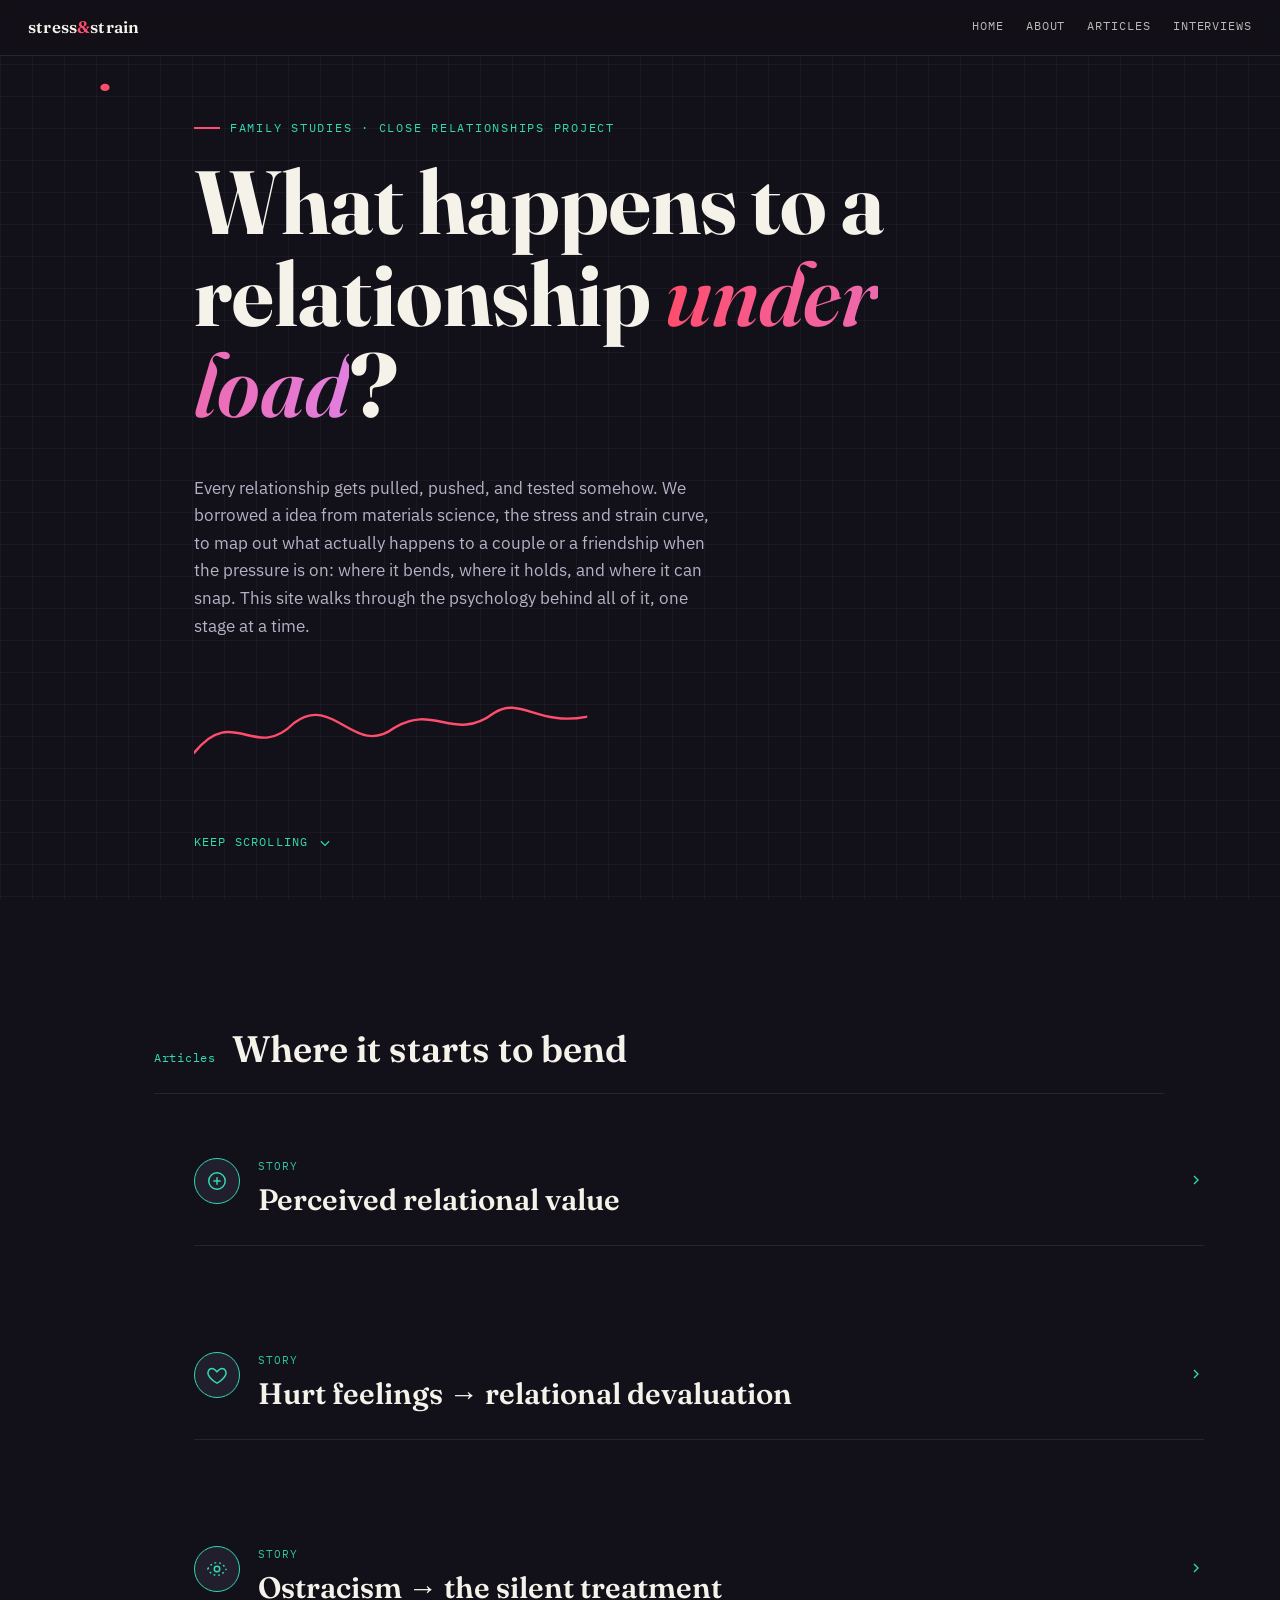
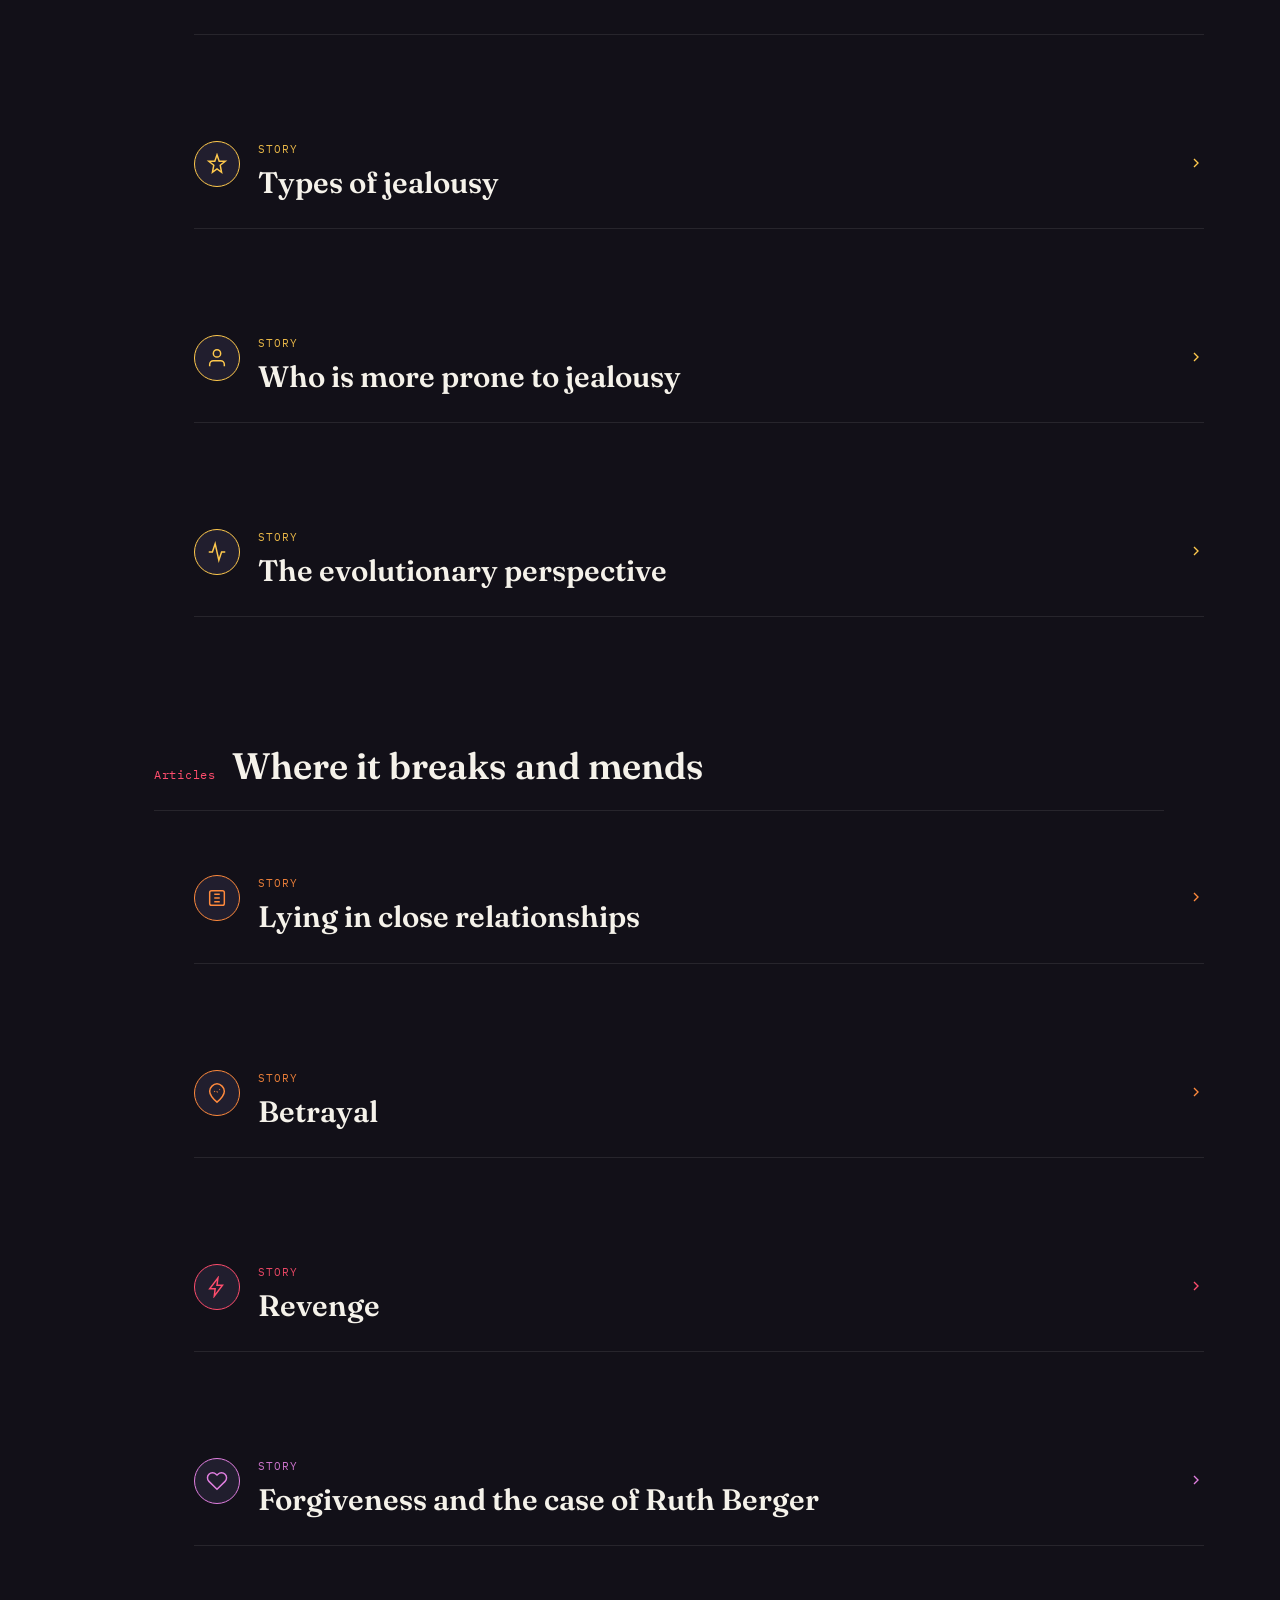
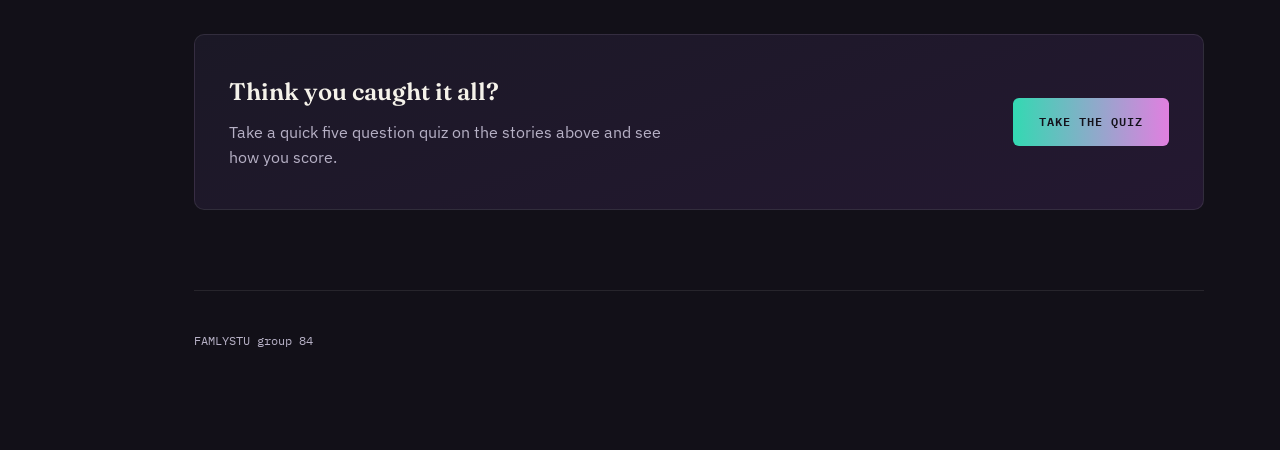
==== commit 44d13e72: "Add files via upload" ====
--- a/index.html
+++ b/index.html
@@ -3,956 +3,10 @@
 <head>
 <meta charset="UTF-8">
 <meta name="viewport" content="width=device-width, initial-scale=1.0">
-<title>Stress and Strain: What Close Relationships Are Made Of</title>
+<title>Stress and Strain: Home</title>
 <link rel="preconnect" href="https://fonts.googleapis.com">
 <link href="https://fonts.googleapis.com/css2?family=Fraunces:ital,opsz,wght@0,9..144,300;0,9..144,500;0,9..144,600;0,9..144,700;1,9..144,600&family=IBM+Plex+Sans:wght@400;500;600;700&family=IBM+Plex+Mono:wght@400;500&display=swap" rel="stylesheet">
-<style>
-
-  :root{
-    --bg:#121018;
-    --bg-panel:#1B1826;
-    --bg-card:#211E2E;
-    --ink:#F5F2EA;
-    --muted:#B7B1C6;
-    --line:rgba(255,255,255,0.09);
-    --elastic:#33D9B2;
-    --yield:#FFC94D;
-    --plastic:#FF8A3D;
-    --fracture:#FF4D6D;
-    --repair:#E17FE0;
-    --seam:#F2C14E;
-    --serif:'Fraunces', serif;
-    --sans:'IBM Plex Sans', sans-serif;
-    --mono:'IBM Plex Mono', monospace;
-  }
-
-  *{box-sizing:border-box;}
-  html{scroll-behavior:smooth;}
-  body{
-    margin:0;
-    background:var(--bg);
-    color:var(--ink);
-    font-family:var(--sans);
-    line-height:1.6;
-    overflow-x:hidden;
-  }
-
-  @media (prefers-reduced-motion: reduce){
-    *{animation-duration:0.001ms !important; animation-iteration-count:1 !important; transition-duration:0.001ms !important; scroll-behavior:auto !important;}
-  }
-
-  a{color:inherit;}
-
-  .grid-bg{
-    position:fixed;
-    inset:0;
-    z-index:0;
-    background-image:
-      linear-gradient(rgba(255,255,255,0.035) 1px, transparent 1px),
-      linear-gradient(90deg, rgba(255,255,255,0.035) 1px, transparent 1px);
-    background-size:32px 32px, 32px 32px;
-    pointer-events:none;
-  }
-
-  #progress-bar{
-    position:fixed;
-    top:0; left:0;
-    height:3px;
-    width:0%;
-    background:linear-gradient(90deg, var(--elastic), var(--yield), var(--plastic), var(--fracture), var(--repair));
-    background-size:500% 100%;
-    background-position:0% 0%;
-    z-index:500;
-    transition:width 0.08s linear;
-  }
-
-  header.site-nav{
-    position:fixed;
-    top:0; left:0; right:0;
-    z-index:400;
-    display:flex;
-    align-items:center;
-    justify-content:space-between;
-    padding:14px 28px;
-    background:rgba(18,16,24,0.78);
-    backdrop-filter:blur(8px);
-    border-bottom:1px solid var(--line);
-  }
-  .brand{
-    font-family:var(--serif);
-    font-weight:600;
-    font-size:1.05rem;
-    letter-spacing:0.01em;
-  }
-  .brand span{color:var(--fracture);}
-  nav.links{
-    display:flex;
-    gap:22px;
-    font-family:var(--mono);
-    font-size:0.72rem;
-    text-transform:uppercase;
-    letter-spacing:0.08em;
-  }
-  nav.links a{
-    text-decoration:none;
-    opacity:0.75;
-    position:relative;
-    padding-bottom:3px;
-    transition:opacity 0.2s ease, color 0.2s ease;
-  }
-  nav.links a:hover{opacity:1; color:var(--elastic);}
-  nav.links a::after{
-    content:'';
-    position:absolute;
-    left:0; bottom:0;
-    width:0%;
-    height:2px;
-    background:linear-gradient(90deg, var(--elastic), var(--fracture));
-    transition:width 0.25s ease;
-  }
-  nav.links a:hover::after{width:100%;}
-  @media (max-width:760px){
-    nav.links{display:none;}
-  }
-
-  .page-frame{
-    position:relative;
-    z-index:1;
-    display:grid;
-    grid-template-columns:110px 1fr;
-    max-width:1180px;
-    margin:0 auto;
-  }
-  @media (max-width:900px){
-    .page-frame{grid-template-columns:1fr;}
-    .rail{display:none;}
-  }
-
-  .rail{
-    position:sticky;
-    top:0;
-    height:100vh;
-    padding-top:80px;
-  }
-  .rail svg{
-    width:100%;
-    height:calc(100% - 80px);
-    overflow:visible;
-  }
-  .curve-path{
-    fill:none;
-    stroke:var(--elastic);
-    stroke-width:2.6;
-    stroke-linecap:round;
-  }
-  .curve-path.mended{
-    stroke:var(--seam);
-    stroke-dasharray:5 5;
-  }
-  .curve-marker{
-    fill:var(--fracture);
-    r:5;
-  }
-  .curve-point-label{
-    font-family:var(--mono);
-    font-size:8.5px;
-    fill:var(--muted);
-    opacity:0.85;
-  }
-
-  main{
-    position:relative;
-    padding:0 26px 40px 34px;
-  }
-  @media (max-width:900px){
-    main{padding:0 20px 40px;}
-  }
-
-  .reveal{
-    opacity:0;
-    transform:translateY(34px);
-    transition:opacity 0.8s cubic-bezier(.2,.7,.3,1), transform 0.8s cubic-bezier(.2,.7,.3,1);
-  }
-  .reveal.in{
-    opacity:1;
-    transform:translateY(0);
-  }
-  .reveal-left{transform:translateX(-40px);}
-  .reveal-left.in{transform:translateX(0);}
-  .reveal-right{transform:translateX(40px);}
-  .reveal-right.in{transform:translateX(0);}
-  .reveal-scale{transform:scale(0.9);}
-  .reveal-scale.in{transform:scale(1);}
-
-  .hero{
-    min-height:100vh;
-    display:flex;
-    flex-direction:column;
-    justify-content:center;
-    padding-top:70px;
-    position:relative;
-  }
-  .eyebrow{
-    font-family:var(--mono);
-    font-size:0.78rem;
-    text-transform:uppercase;
-    letter-spacing:0.14em;
-    color:var(--elastic);
-    display:flex;
-    align-items:center;
-    gap:10px;
-    margin-bottom:18px;
-  }
-  .eyebrow::before{
-    content:'';
-    width:26px;
-    height:2px;
-    background:var(--fracture);
-    display:inline-block;
-  }
-  h1.hero-title{
-    font-family:var(--serif);
-    font-weight:700;
-    font-size:clamp(2.6rem, 7vw, 5.6rem);
-    line-height:1.02;
-    margin:0 0 26px 0;
-    max-width:14ch;
-    color:var(--ink);
-  }
-  h1.hero-title em{
-    font-style:italic;
-    font-weight:600;
-    background:linear-gradient(90deg, var(--fracture), var(--repair));
-    -webkit-background-clip:text;
-    background-clip:text;
-    color:transparent;
-  }
-  .hero-sub{
-    max-width:52ch;
-    font-size:1.08rem;
-    color:var(--muted);
-    margin-bottom:34px;
-  }
-  .hero-meta{
-    display:flex;
-    gap:34px;
-    flex-wrap:wrap;
-    font-family:var(--mono);
-    font-size:0.75rem;
-    color:var(--elastic);
-    opacity:0.9;
-  }
-  .scroll-cue{
-    margin-top:60px;
-    display:flex;
-    align-items:center;
-    gap:10px;
-    font-family:var(--mono);
-    font-size:0.72rem;
-    text-transform:uppercase;
-    letter-spacing:0.1em;
-    color:var(--elastic);
-  }
-  .scroll-cue svg{
-    animation:bob 1.8s ease-in-out infinite;
-  }
-  @keyframes bob{
-    0%,100%{transform:translateY(0);}
-    50%{transform:translateY(7px);}
-  }
-
-  .hero-graph{
-    margin-top:10px;
-    width:100%;
-    max-width:420px;
-    height:90px;
-  }
-  .hero-graph path{
-    fill:none;
-    stroke:var(--fracture);
-    stroke-width:2.4;
-    stroke-linecap:round;
-    stroke-dasharray:420;
-    stroke-dashoffset:420;
-    animation:draw-hero 2.4s 0.4s cubic-bezier(.3,.8,.3,1) forwards;
-  }
-  @keyframes draw-hero{
-    to{stroke-dashoffset:0;}
-  }
-
-  .stage-divider{
-    display:flex;
-    align-items:baseline;
-    gap:16px;
-    margin:120px 0 46px 0;
-    padding-bottom:14px;
-    border-bottom:1px solid var(--line);
-  }
-  .stage-num{
-    font-family:var(--mono);
-    font-size:0.78rem;
-    color:var(--accent, var(--fracture));
-    letter-spacing:0.06em;
-  }
-  .stage-title{
-    font-family:var(--serif);
-    font-weight:600;
-    font-size:clamp(1.5rem,3.4vw,2.3rem);
-  }
-  .stage-note{
-    font-family:var(--mono);
-    font-size:0.7rem;
-    color:var(--muted);
-    text-transform:uppercase;
-    letter-spacing:0.08em;
-    margin-left:auto;
-    text-align:right;
-    max-width:22ch;
-  }
-  @media (max-width:640px){
-    .stage-divider{flex-wrap:wrap;}
-    .stage-note{margin-left:0;}
-  }
-
-  .topic{
-    margin-bottom:88px;
-    padding-bottom:6px;
-  }
-  .topic-head{
-    display:flex;
-    gap:18px;
-    align-items:flex-start;
-    margin-bottom:18px;
-  }
-  .topic-icon{
-    flex:0 0 auto;
-    width:46px;height:46px;
-    border-radius:50%;
-    background:var(--bg-card);
-    border:1.5px solid var(--accent, var(--elastic));
-    display:flex;align-items:center;justify-content:center;
-    transition:transform 0.4s ease, box-shadow 0.4s ease;
-  }
-  .topic:hover .topic-icon{
-    transform:rotate(-8deg) scale(1.08);
-    border-width:2px;
-  }
-  .topic-icon svg{width:22px;height:22px;stroke:var(--accent, var(--elastic));}
-  h2.topic-title{
-    font-family:var(--serif);
-    font-weight:600;
-    font-size:clamp(1.3rem, 2.6vw, 1.85rem);
-    margin:0 0 4px 0;
-  }
-  .topic-kicker{
-    font-family:var(--mono);
-    font-size:0.7rem;
-    text-transform:uppercase;
-    letter-spacing:0.08em;
-    color:var(--accent, var(--elastic));
-    opacity:0.9;
-  }
-  .topic-teaser{
-    max-width:62ch;
-    color:var(--muted);
-    margin:0 0 22px 74px;
-  }
-  @media (max-width:640px){
-    .topic-teaser{margin-left:0;}
-  }
-
-  .placeholder{
-    margin-left:74px;
-    border:1.5px dashed var(--accent, var(--fracture));
-    background:var(--bg-panel);
-    border-radius:4px;
-    padding:20px 22px;
-    position:relative;
-    font-family:var(--mono);
-    font-size:0.82rem;
-    color:var(--muted);
-  }
-  @media (max-width:640px){
-    .placeholder{margin-left:0;}
-  }
-  .placeholder .tag{
-    position:absolute;
-    top:-11px;
-    left:16px;
-    background:var(--bg);
-    padding:0 8px;
-    font-size:0.65rem;
-    letter-spacing:0.08em;
-    text-transform:uppercase;
-    color:var(--accent, var(--fracture));
-  }
-  .placeholder p{margin:0 0 8px 0;}
-  .placeholder p:last-child{margin-bottom:0;}
-  .prompt-line{
-    margin-top:14px;
-    padding-top:12px;
-    border-top:1px dotted var(--line);
-    font-style:italic;
-    color:var(--accent, var(--elastic));
-  }
-
-  .flip-row{
-    display:grid;
-    grid-template-columns:repeat(auto-fit, minmax(210px, 1fr));
-    gap:18px;
-    margin:26px 0 26px 74px;
-  }
-  @media (max-width:640px){.flip-row{margin-left:0;}}
-  .flip-card{
-    perspective:1000px;
-    height:150px;
-  }
-  .flip-inner{
-    position:relative;
-    width:100%;height:100%;
-    transition:transform 0.6s cubic-bezier(.3,.7,.3,1);
-    transform-style:preserve-3d;
-  }
-  .flip-card:hover .flip-inner{transform:rotateY(180deg);}
-  .flip-face{
-    position:absolute;
-    inset:0;
-    backface-visibility:hidden;
-    border-radius:6px;
-    padding:16px;
-    display:flex;
-    flex-direction:column;
-    justify-content:center;
-  }
-  .flip-front{
-    background:linear-gradient(135deg, var(--yield), var(--plastic));
-    color:#241A0C;
-    box-shadow:0 6px 18px rgba(0,0,0,0.3);
-  }
-  .flip-front .fl-label{
-    font-family:var(--mono);
-    font-size:0.65rem;
-    text-transform:uppercase;
-    letter-spacing:0.08em;
-    opacity:0.75;
-  }
-  .flip-front h3{
-    font-family:var(--serif);
-    font-weight:600;
-    font-size:1.15rem;
-    margin:6px 0 0 0;
-  }
-  .flip-back{
-    background:var(--bg-card);
-    transform:rotateY(180deg);
-    font-size:0.85rem;
-    border:1px solid var(--yield);
-    color:var(--muted);
-  }
-
-  .note{
-    display:inline-block;
-    background:#FFE07D;
-    border:1px solid rgba(0,0,0,0.1);
-    box-shadow:3px 4px 10px rgba(0,0,0,0.35);
-    padding:12px 16px;
-    font-family:var(--mono);
-    font-size:0.78rem;
-    color:#332405;
-    margin:6px 10px 6px 74px;
-    transform:rotate(-2deg);
-    transition:transform 0.25s ease;
-  }
-  .note:hover{transform:rotate(0deg) scale(1.05);}
-  @media (max-width:640px){.note{margin-left:0;}}
-
-  .fracture-block{
-    margin:40px 74px 40px 74px;
-    text-align:center;
-    padding:34px 20px;
-    position:relative;
-  }
-  @media (max-width:640px){.fracture-block{margin:40px 0;}}
-  .crack{
-    width:80%;
-    max-width:340px;
-    margin:0 auto 18px auto;
-    display:block;
-  }
-  .crack path{
-    fill:none;
-    stroke:var(--fracture);
-    stroke-width:2.4;
-    stroke-dasharray:300;
-    stroke-dashoffset:300;
-  }
-  .fracture-block.in .crack path{
-    animation:crack-draw 1s ease forwards;
-  }
-  @keyframes crack-draw{to{stroke-dashoffset:0;}}
-  .fracture-word{
-    font-family:var(--serif);
-    font-style:italic;
-    font-weight:600;
-    font-size:1.6rem;
-    color:var(--fracture);
-  }
-
-  .case-study{
-    margin-left:74px;
-    border-left:3px solid var(--seam);
-    padding:6px 0 6px 22px;
-  }
-  @media (max-width:640px){.case-study{margin-left:0;}}
-  .case-study h4{
-    font-family:var(--serif);
-    font-weight:600;
-    margin:0 0 6px 0;
-    font-size:1.15rem;
-    color:var(--seam);
-  }
-  .case-study p{color:var(--muted);}
-
-  .engage{
-    margin-top:130px;
-    padding:60px 40px;
-    background:linear-gradient(160deg, var(--bg-panel), #241831);
-    color:var(--ink);
-    border-radius:10px;
-    position:relative;
-    overflow:hidden;
-    border:1px solid var(--line);
-  }
-  .engage h2{
-    font-family:var(--serif);
-    font-size:clamp(1.6rem,3.6vw,2.4rem);
-    margin:0 0 10px 0;
-    max-width:16ch;
-    position:relative;
-  }
-  .engage p.lead{
-    max-width:56ch;
-    color:var(--muted);
-    margin-bottom:30px;
-    position:relative;
-  }
-  .comment-form{
-    display:flex;
-    gap:12px;
-    flex-wrap:wrap;
-    margin-bottom:36px;
-    position:relative;
-  }
-  .comment-form input, .comment-form textarea{
-    font-family:var(--sans);
-    background:rgba(255,255,255,0.06);
-    border:1px solid rgba(255,255,255,0.2);
-    border-radius:5px;
-    padding:11px 13px;
-    color:var(--ink);
-    flex:1 1 200px;
-  }
-  .comment-form input:focus, .comment-form textarea:focus{
-    outline:none;
-    border-color:var(--elastic);
-  }
-  .comment-form textarea{flex:1 1 100%; min-height:70px; resize:vertical;}
-  .comment-form ::placeholder{color:#8A84A0;}
-  .comment-form button{
-    font-family:var(--mono);
-    text-transform:uppercase;
-    letter-spacing:0.08em;
-    font-size:0.78rem;
-    background:linear-gradient(90deg, var(--fracture), var(--repair));
-    color:#20101E;
-    font-weight:600;
-    border:none;
-    padding:12px 22px;
-    border-radius:5px;
-    cursor:pointer;
-    transition:transform 0.15s ease, box-shadow 0.2s ease;
-  }
-  .comment-form button:hover{box-shadow:0 4px 14px rgba(0,0,0,0.35); transform:translateY(-2px);}
-  .comment-form button:active{transform:translateY(0);}
-  #comment-list{
-    display:grid;
-    gap:14px;
-    position:relative;
-  }
-  .comment{
-    background:rgba(255,255,255,0.05);
-    border-left:3px solid var(--seam);
-    padding:14px 16px;
-    border-radius:4px;
-    animation:pop-in 0.4s ease;
-  }
-  @keyframes pop-in{
-    from{opacity:0; transform:translateY(8px);}
-    to{opacity:1; transform:translateY(0);}
-  }
-  .comment .who{
-    font-family:var(--mono);
-    font-size:0.7rem;
-    color:var(--seam);
-    text-transform:uppercase;
-    letter-spacing:0.06em;
-    margin-bottom:4px;
-  }
-  .invite-note{
-    margin-top:26px;
-    font-family:var(--mono);
-    font-size:0.72rem;
-    color:#8A84A0;
-    position:relative;
-  }
-
-  footer{
-    margin-top:80px;
-    padding:40px 0 60px 0;
-    border-top:1px solid var(--line);
-    font-family:var(--mono);
-    font-size:0.75rem;
-    color:var(--muted);
-    display:flex;
-    justify-content:space-between;
-    flex-wrap:wrap;
-    gap:16px;
-  }
-  footer .credits div{margin-bottom:4px;}
-
-  /* ---------- about us ---------- */
-  .about{
-    margin-top:130px;
-  }
-  .about-head{
-    max-width:60ch;
-    margin-bottom:44px;
-  }
-  .about-head .topic-kicker{color:var(--elastic);}
-  .about-head h2{
-    font-family:var(--serif);
-    font-weight:600;
-    font-size:clamp(1.7rem,3.6vw,2.5rem);
-    margin:6px 0 14px 0;
-  }
-  .about-head p{
-    color:var(--muted);
-    max-width:56ch;
-  }
-  .about-grid{
-    display:grid;
-    grid-template-columns:repeat(auto-fit, minmax(230px, 1fr));
-    gap:22px;
-  }
-  .creator-card{
-    background:var(--bg-card);
-    border:1px solid var(--line);
-    border-top:3px solid var(--accent, var(--elastic));
-    border-radius:8px;
-    padding:26px 24px;
-    transition:transform 0.35s cubic-bezier(.3,.7,.3,1), box-shadow 0.35s ease;
-  }
-  .creator-card:hover{
-    transform:translateY(-8px);
-    box-shadow:0 14px 30px rgba(0,0,0,0.35);
-  }
-  .creator-avatar{
-    width:58px;height:58px;
-    border-radius:50%;
-    background:linear-gradient(135deg, var(--accent, var(--elastic)), var(--bg-card));
-    display:flex;align-items:center;justify-content:center;
-    font-family:var(--serif);
-    font-weight:600;
-    font-size:1.15rem;
-    color:#14121B;
-    margin-bottom:18px;
-    transition:transform 0.4s ease;
-  }
-  .creator-card:hover .creator-avatar{transform:rotate(-6deg) scale(1.06);}
-  .creator-name{
-    font-family:var(--serif);
-    font-weight:600;
-    font-size:1.25rem;
-    margin:0 0 6px 0;
-  }
-  .creator-role{
-    font-family:var(--mono);
-    font-size:0.72rem;
-    text-transform:uppercase;
-    letter-spacing:0.07em;
-    color:var(--accent, var(--elastic));
-    margin-bottom:14px;
-  }
-  .creator-detail{
-    font-size:0.9rem;
-    color:var(--muted);
-    display:flex;
-    flex-direction:column;
-    gap:4px;
-  }
-  .creator-detail span.school{
-    font-family:var(--mono);
-    font-size:0.75rem;
-    color:var(--ink);
-    opacity:0.8;
-  }
-
-  ::selection{background:var(--fracture); color:#fff;}
-
-  /* ---------- simple inner pages (interviews, about) ---------- */
-  .simple-main{
-    max-width:900px;
-    margin:0 auto;
-    padding:130px 26px 60px;
-    position:relative;
-    z-index:1;
-  }
-  .page-hero{
-    margin-bottom:56px;
-  }
-  .page-hero h1{
-    font-family:var(--serif);
-    font-weight:700;
-    font-size:clamp(2.1rem, 5vw, 3.4rem);
-    line-height:1.05;
-    margin:14px 0 20px 0;
-    max-width:16ch;
-  }
-  .page-hero p{
-    max-width:60ch;
-    color:var(--muted);
-    font-size:1.05rem;
-  }
-
-  .interview-grid{
-    display:grid;
-    grid-template-columns:repeat(auto-fit, minmax(260px, 1fr));
-    gap:22px;
-    margin-top:10px;
-  }
-  .interview-card{
-    background:var(--bg-card);
-    border:1px solid var(--line);
-    border-left:3px solid var(--accent, var(--elastic));
-    border-radius:8px;
-    padding:24px 24px;
-    transition:transform 0.3s cubic-bezier(.3,.7,.3,1);
-  }
-  .interview-card:hover{
-    transform:translateY(-6px);
-  }
-  .interview-topic{
-    font-family:var(--mono);
-    font-size:0.68rem;
-    text-transform:uppercase;
-    letter-spacing:0.07em;
-    color:var(--accent, var(--elastic));
-    margin-bottom:10px;
-  }
-  .interview-meta{
-    font-family:var(--mono);
-    font-size:0.75rem;
-    color:var(--muted);
-    margin-bottom:14px;
-  }
-  .interview-quote{
-    font-family:var(--serif);
-    font-style:italic;
-    font-size:1.05rem;
-    color:var(--ink);
-    margin:0 0 18px 0;
-    line-height:1.5;
-  }
-  .media-placeholder{
-    display:flex;
-    align-items:center;
-    gap:12px;
-    background:var(--bg-panel);
-    border:1px dashed var(--line);
-    border-radius:6px;
-    padding:12px 14px;
-    font-family:var(--mono);
-    font-size:0.72rem;
-    color:var(--muted);
-  }
-  .play-badge{
-    width:30px;height:30px;
-    border-radius:50%;
-    background:var(--accent, var(--elastic));
-    display:flex;align-items:center;justify-content:center;
-    flex:0 0 auto;
-  }
-  .play-badge svg{width:11px;height:11px;fill:#14121B;}
-  .consent-note{
-    margin:46px 0 50px 0;
-    padding:22px 24px;
-    border:1px solid var(--line);
-    border-radius:8px;
-    background:var(--bg-panel);
-    font-size:0.92rem;
-    color:var(--muted);
-  }
-  .consent-note strong{color:var(--ink);}
-
-  .project-glance{
-    display:flex;
-    gap:34px;
-    flex-wrap:wrap;
-    font-family:var(--mono);
-    font-size:0.78rem;
-    color:var(--elastic);
-    margin-bottom:56px;
-    padding-bottom:30px;
-    border-bottom:1px solid var(--line);
-  }
-
-  /* ---------- collapsible story dropdowns ---------- */
-  details.topic{
-    margin-bottom:20px;
-    padding-bottom:6px;
-    border-bottom:1px solid var(--line);
-  }
-  details.topic .topic-title{
-    transition:text-shadow 0.35s ease, color 0.35s ease;
-  }
-  details.topic:hover .topic-title{
-    text-shadow:0 0 18px var(--accent, var(--elastic));
-  }
-  summary.topic-head{
-    display:flex;
-    gap:18px;
-    align-items:flex-start;
-    cursor:pointer;
-    list-style:none;
-  }
-  summary.topic-head::-webkit-details-marker{display:none;}
-  summary.topic-head::marker{content:'';}
-  .topic-head-text{flex:1 1 auto;}
-  .topic-chevron{
-    flex:0 0 auto;
-    margin-left:auto;
-    margin-top:12px;
-    color:var(--accent, var(--elastic));
-    transition:transform 0.3s ease;
-  }
-  .topic-chevron svg{width:16px;height:16px;}
-  details.topic[open] .topic-chevron{transform:rotate(180deg);}
-  .topic-body{
-    padding:16px 0 6px 64px;
-  }
-  @media (max-width:640px){
-    .topic-body{padding-left:0;}
-  }
-  .draft-tag{
-    display:inline-block;
-    font-family:var(--mono);
-    font-size:0.62rem;
-    text-transform:uppercase;
-    letter-spacing:0.06em;
-    color:var(--accent, var(--elastic));
-    border:1px solid var(--accent, var(--elastic));
-    padding:2px 7px;
-    border-radius:3px;
-    margin-right:9px;
-    vertical-align:middle;
-  }
-  .topic-placeholder{
-    font-family:var(--mono);
-    font-size:0.85rem;
-    line-height:1.7;
-    color:var(--muted);
-    max-width:62ch;
-    margin:0;
-  }
-
-  /* ---------- interview dropdown cards with mini media player ---------- */
-  details.interview-card{
-    background:var(--bg-card);
-    border:1px solid var(--line);
-    border-left:3px solid var(--accent, var(--elastic));
-    border-radius:8px;
-    padding:20px 22px;
-    margin-bottom:18px;
-  }
-  summary.interview-summary{
-    display:flex;
-    justify-content:space-between;
-    align-items:center;
-    cursor:pointer;
-    list-style:none;
-    gap:14px;
-  }
-  summary.interview-summary::-webkit-details-marker{display:none;}
-  summary.interview-summary::marker{content:'';}
-  .interview-body{
-    padding-top:20px;
-  }
-  .media-player{
-    background:#0B0A10;
-    border-radius:8px;
-    overflow:hidden;
-    border:1px solid var(--line);
-    margin-top:16px;
-  }
-  .media-player-visual{
-    position:relative;
-    aspect-ratio:16/9;
-    display:flex;
-    align-items:center;
-    justify-content:center;
-    background:linear-gradient(160deg, #1B1826, #241831);
-  }
-  .media-play-btn{
-    width:54px;height:54px;
-    border-radius:50%;
-    background:var(--accent, var(--elastic));
-    display:flex;align-items:center;justify-content:center;
-    cursor:pointer;
-    transition:transform 0.2s ease;
-  }
-  .media-play-btn:hover{transform:scale(1.08);}
-  .media-play-btn svg{width:18px;height:18px;fill:#14121B;margin-left:3px;}
-  .media-controls{
-    display:flex;
-    align-items:center;
-    gap:12px;
-    padding:10px 14px;
-    background:#0B0A10;
-  }
-  .media-progress{
-    flex:1;
-    height:4px;
-    border-radius:2px;
-    background:rgba(255,255,255,0.15);
-    position:relative;
-    overflow:hidden;
-  }
-  .media-progress::after{
-    content:'';
-    position:absolute;
-    left:0; top:0;
-    height:100%;
-    width:26%;
-    background:var(--accent, var(--elastic));
-    border-radius:2px;
-  }
-  .media-time{
-    font-family:var(--mono);
-    font-size:0.68rem;
-    color:var(--muted);
-    white-space:nowrap;
-  }
-  .media-caption{
-    padding:10px 14px;
-    font-family:var(--mono);
-    font-size:0.7rem;
-    color:var(--muted);
-    border-top:1px dashed var(--line);
-  }
-
-  .page{ }
-  .page[hidden]{display:none;}
-</style>
+<link rel="stylesheet" href="style.css">
 </head>
 <body>
 
@@ -962,15 +16,13 @@
 <header class="site-nav">
   <div class="brand">stress<span>&amp;</span>strain</div>
   <nav class="links">
-    <a href="#" onclick="showPage('home');return false;">Home</a>
-    <a href="#" onclick="goToAnchor('stage1');return false;">Stage 1</a>
-    <a href="#" onclick="goToAnchor('stage2');return false;">Stage 2</a>
-    <a href="#" onclick="showPage('interviews');return false;">Interviews</a>
-    <a href="#" onclick="showPage('about');return false;">About</a>
+    <a href="#home">Home</a>
+    <a href="about.html">About</a>
+    <a href="#articles">Articles</a>
+    <a href="interviews.html">Interviews</a>
   </nav>
 </header>
 
-<div class="page" id="page-home">
 <div class="page-frame">
 
   <div class="rail">
@@ -985,189 +37,127 @@
 
     <section class="hero" id="home">
       <div class="eyebrow reveal in">Family Studies &middot; Close Relationships Project</div>
-      <h1 class="hero-title reveal in">What happens to a relationship <em>under load</em>.</h1>
+      <h1 class="hero-title reveal in">What happens to a relationship <em>under load</em>?</h1>
       <p class="hero-sub reveal in">Every relationship gets pulled, pushed, and tested somehow. We borrowed a idea from materials science, the stress and strain curve, to map out what actually happens to a couple or a friendship when the pressure is on: where it bends, where it holds, and where it can snap. This site walks through the psychology behind all of it, one stage at a time.</p>
 
       <svg class="hero-graph reveal in" viewBox="0 0 420 90">
         <path d="M0,70 C40,20 60,80 100,40 C140,10 160,75 200,45 C240,20 260,60 300,30 C330,10 350,55 420,25" />
       </svg>
 
-      <div class="hero-meta reveal in">
-        <span>Topic: Stress &amp; Strain</span>
-        <span>Format: Website</span>
-        <span>Team of three</span>
-      </div>
-
       <div class="scroll-cue reveal in">
         keep scrolling
         <svg width="14" height="14" viewBox="0 0 24 24" fill="none" stroke="currentColor" stroke-width="2"><path d="M5 9l7 7 7-7"/></svg>
       </div>
     </section>
 
-    <div class="stage-divider reveal-left" id="stage1" style="--accent:var(--elastic)">
-      <span class="stage-num">Stage 1</span>
+    <div class="stage-divider reveal-left" id="articles" style="--accent:var(--elastic)">
+      <span class="stage-num">Articles</span>
       <span class="stage-title">Where it starts to bend</span>
     </div>
 
-    <details class="topic reveal" style="--accent:var(--elastic)">
-      <summary class="topic-head">
-        <div class="topic-icon"><svg viewBox="0 0 24 24" fill="none" stroke="currentColor" stroke-width="1.6"><circle cx="12" cy="12" r="9"/><path d="M8 12h8M12 8v8"/></svg></div>
-        <div class="topic-head-text">
-          <div class="topic-kicker">Story</div>
-          <h2 class="topic-title">Perceived relational value</h2>
-        </div>
-        <div class="topic-chevron"><svg viewBox="0 0 24 24" fill="none" stroke="currentColor" stroke-width="2"><path d="M6 9l6 6 6-6"/></svg></div>
-      </summary>
-      <div class="topic-body">
-        <p class="topic-placeholder"><span class="draft-tag">Draft</span>Placeholder placeholder placeholder placeholder placeholder placeholder placeholder placeholder placeholder placeholder placeholder placeholder placeholder placeholder placeholder placeholder placeholder placeholder placeholder placeholder placeholder placeholder placeholder placeholder placeholder placeholder placeholder placeholder placeholder placeholder placeholder placeholder placeholder placeholder placeholder placeholder placeholder placeholder placeholder placeholder placeholder placeholder placeholder placeholder placeholder placeholder placeholder placeholder placeholder placeholder placeholder placeholder.</p>
-      </div>
-    </details>
-
-    <details class="topic reveal" style="--accent:var(--elastic)">
-      <summary class="topic-head">
-        <div class="topic-icon"><svg viewBox="0 0 24 24" fill="none" stroke="currentColor" stroke-width="1.6"><path d="M12 21s-7-4.35-9.33-8.9C1.2 8.7 3 5 6.6 5c2 0 3.4 1.2 5.4 3.6C14 6.2 15.4 5 17.4 5 21 5 22.8 8.7 21.33 12.1 19 16.65 12 21 12 21z"/></svg></div>
-        <div class="topic-head-text">
-          <div class="topic-kicker">Story</div>
-          <h2 class="topic-title">Hurt feelings &rarr; relational devaluation</h2>
-        </div>
-        <div class="topic-chevron"><svg viewBox="0 0 24 24" fill="none" stroke="currentColor" stroke-width="2"><path d="M6 9l6 6 6-6"/></svg></div>
-      </summary>
-      <div class="topic-body">
-        <p class="topic-placeholder"><span class="draft-tag">Draft</span>Placeholder placeholder placeholder placeholder placeholder placeholder placeholder placeholder placeholder placeholder placeholder placeholder placeholder placeholder placeholder placeholder placeholder placeholder placeholder placeholder placeholder placeholder placeholder placeholder placeholder placeholder placeholder placeholder placeholder placeholder placeholder placeholder placeholder placeholder placeholder placeholder placeholder placeholder placeholder placeholder placeholder placeholder placeholder placeholder placeholder placeholder placeholder placeholder placeholder placeholder placeholder placeholder.</p>
-      </div>
-    </details>
-
-    <details class="topic reveal" style="--accent:var(--elastic)">
-      <summary class="topic-head">
-        <div class="topic-icon"><svg viewBox="0 0 24 24" fill="none" stroke="currentColor" stroke-width="1.6"><path d="M12 15a3 3 0 100-6 3 3 0 000 6z"/><path d="M2 12s3.5-7 10-7 10 7 10 7-3.5 7-10 7-10-7-10-7z" stroke-dasharray="2 3"/></svg></div>
-        <div class="topic-head-text">
-          <div class="topic-kicker">Story</div>
-          <h2 class="topic-title">Ostracism &rarr; the silent treatment</h2>
-        </div>
-        <div class="topic-chevron"><svg viewBox="0 0 24 24" fill="none" stroke="currentColor" stroke-width="2"><path d="M6 9l6 6 6-6"/></svg></div>
-      </summary>
-      <div class="topic-body">
-        <p class="topic-placeholder"><span class="draft-tag">Draft</span>Placeholder placeholder placeholder placeholder placeholder placeholder placeholder placeholder placeholder placeholder placeholder placeholder placeholder placeholder placeholder placeholder placeholder placeholder placeholder placeholder placeholder placeholder placeholder placeholder placeholder placeholder placeholder placeholder placeholder placeholder placeholder placeholder placeholder placeholder placeholder placeholder placeholder placeholder placeholder placeholder placeholder placeholder placeholder placeholder placeholder placeholder placeholder placeholder placeholder placeholder.</p>
-      </div>
-    </details>
-
-    <details class="topic reveal" style="--accent:var(--yield)">
-      <summary class="topic-head">
-        <div class="topic-icon"><svg viewBox="0 0 24 24" fill="none" stroke="currentColor" stroke-width="1.6"><path d="M12 2l2.4 6.9L21 9l-5.5 4.3L17 21l-5-3.7L7 21l1.5-7.7L3 9l6.6-0.1z"/></svg></div>
-        <div class="topic-head-text">
-          <div class="topic-kicker">Story</div>
-          <h2 class="topic-title">Types of jealousy</h2>
-        </div>
-        <div class="topic-chevron"><svg viewBox="0 0 24 24" fill="none" stroke="currentColor" stroke-width="2"><path d="M6 9l6 6 6-6"/></svg></div>
-      </summary>
-      <div class="topic-body">
-        <p class="topic-placeholder"><span class="draft-tag">Draft</span>Placeholder placeholder placeholder placeholder placeholder placeholder placeholder placeholder placeholder placeholder placeholder placeholder placeholder placeholder placeholder placeholder placeholder placeholder placeholder placeholder placeholder placeholder placeholder placeholder placeholder placeholder placeholder placeholder placeholder placeholder placeholder placeholder placeholder placeholder placeholder placeholder placeholder placeholder placeholder placeholder placeholder placeholder placeholder placeholder placeholder placeholder placeholder placeholder placeholder placeholder placeholder.</p>
-      </div>
-    </details>
-
-    <details class="topic reveal" style="--accent:var(--yield)">
-      <summary class="topic-head">
-        <div class="topic-icon"><svg viewBox="0 0 24 24" fill="none" stroke="currentColor" stroke-width="1.6"><path d="M20 21v-2a4 4 0 00-4-4H8a4 4 0 00-4 4v2"/><circle cx="12" cy="7" r="4"/></svg></div>
-        <div class="topic-head-text">
-          <div class="topic-kicker">Story</div>
-          <h2 class="topic-title">Who is more prone to jealousy</h2>
-        </div>
-        <div class="topic-chevron"><svg viewBox="0 0 24 24" fill="none" stroke="currentColor" stroke-width="2"><path d="M6 9l6 6 6-6"/></svg></div>
-      </summary>
-      <div class="topic-body">
-        <p class="topic-placeholder"><span class="draft-tag">Draft</span>Placeholder placeholder placeholder placeholder placeholder placeholder placeholder placeholder placeholder placeholder placeholder placeholder placeholder placeholder placeholder placeholder placeholder placeholder placeholder placeholder placeholder placeholder placeholder placeholder placeholder placeholder placeholder placeholder placeholder placeholder placeholder placeholder placeholder placeholder placeholder placeholder placeholder placeholder placeholder placeholder placeholder placeholder placeholder placeholder placeholder placeholder placeholder placeholder placeholder placeholder.</p>
-      </div>
-    </details>
-
-    <details class="topic reveal" style="--accent:var(--yield)">
-      <summary class="topic-head">
-        <div class="topic-icon"><svg viewBox="0 0 24 24" fill="none" stroke="currentColor" stroke-width="1.6"><path d="M3 12h4l3-9 4 18 3-9h4"/></svg></div>
-        <div class="topic-head-text">
-          <div class="topic-kicker">Story</div>
-          <h2 class="topic-title">The evolutionary perspective</h2>
-        </div>
-        <div class="topic-chevron"><svg viewBox="0 0 24 24" fill="none" stroke="currentColor" stroke-width="2"><path d="M6 9l6 6 6-6"/></svg></div>
-      </summary>
-      <div class="topic-body">
-        <p class="topic-placeholder"><span class="draft-tag">Draft</span>Placeholder placeholder placeholder placeholder placeholder placeholder placeholder placeholder placeholder placeholder placeholder placeholder placeholder placeholder placeholder placeholder placeholder placeholder placeholder placeholder placeholder placeholder placeholder placeholder placeholder placeholder placeholder placeholder placeholder placeholder placeholder placeholder placeholder placeholder placeholder placeholder placeholder placeholder placeholder placeholder placeholder placeholder placeholder placeholder placeholder placeholder placeholder placeholder placeholder.</p>
-      </div>
-    </details>
-
-    <div class="stage-divider reveal-left" id="stage2" style="--accent:var(--fracture)">
-      <span class="stage-num">Stage 2</span>
+    <a class="topic-row topic reveal" style="--accent:var(--elastic)" href="story.html?story=perceived-relational-value">
+      <div class="topic-icon"><svg viewBox="0 0 24 24" fill="none" stroke="currentColor" stroke-width="1.6"><circle cx="12" cy="12" r="9"/><path d="M8 12h8M12 8v8"/></svg></div>
+      <div class="topic-head-text">
+        <div class="topic-kicker">Story</div>
+        <h2 class="topic-title">Perceived relational value</h2>
+      </div>
+      <div class="topic-arrow"><svg viewBox="0 0 24 24" fill="none" stroke="currentColor" stroke-width="2"><path d="M9 18l6-6-6-6"/></svg></div>
+    </a>
+
+    <a class="topic-row topic reveal" style="--accent:var(--elastic)" href="story.html?story=hurt-feelings">
+      <div class="topic-icon"><svg viewBox="0 0 24 24" fill="none" stroke="currentColor" stroke-width="1.6"><path d="M12 21s-7-4.35-9.33-8.9C1.2 8.7 3 5 6.6 5c2 0 3.4 1.2 5.4 3.6C14 6.2 15.4 5 17.4 5 21 5 22.8 8.7 21.33 12.1 19 16.65 12 21 12 21z"/></svg></div>
+      <div class="topic-head-text">
+        <div class="topic-kicker">Story</div>
+        <h2 class="topic-title">Hurt feelings &rarr; relational devaluation</h2>
+      </div>
+      <div class="topic-arrow"><svg viewBox="0 0 24 24" fill="none" stroke="currentColor" stroke-width="2"><path d="M9 18l6-6-6-6"/></svg></div>
+    </a>
+
+    <a class="topic-row topic reveal" style="--accent:var(--elastic)" href="story.html?story=ostracism">
+      <div class="topic-icon"><svg viewBox="0 0 24 24" fill="none" stroke="currentColor" stroke-width="1.6"><path d="M12 15a3 3 0 100-6 3 3 0 000 6z"/><path d="M2 12s3.5-7 10-7 10 7 10 7-3.5 7-10 7-10-7-10-7z" stroke-dasharray="2 3"/></svg></div>
+      <div class="topic-head-text">
+        <div class="topic-kicker">Story</div>
+        <h2 class="topic-title">Ostracism &rarr; the silent treatment</h2>
+      </div>
+      <div class="topic-arrow"><svg viewBox="0 0 24 24" fill="none" stroke="currentColor" stroke-width="2"><path d="M9 18l6-6-6-6"/></svg></div>
+    </a>
+
+    <a class="topic-row topic reveal" style="--accent:var(--yield)" href="story.html?story=jealousy-types">
+      <div class="topic-icon"><svg viewBox="0 0 24 24" fill="none" stroke="currentColor" stroke-width="1.6"><path d="M12 2l2.4 6.9L21 9l-5.5 4.3L17 21l-5-3.7L7 21l1.5-7.7L3 9l6.6-0.1z"/></svg></div>
+      <div class="topic-head-text">
+        <div class="topic-kicker">Story</div>
+        <h2 class="topic-title">Types of jealousy</h2>
+      </div>
+      <div class="topic-arrow"><svg viewBox="0 0 24 24" fill="none" stroke="currentColor" stroke-width="2"><path d="M9 18l6-6-6-6"/></svg></div>
+    </a>
+
+    <a class="topic-row topic reveal" style="--accent:var(--yield)" href="story.html?story=jealousy-prone">
+      <div class="topic-icon"><svg viewBox="0 0 24 24" fill="none" stroke="currentColor" stroke-width="1.6"><path d="M20 21v-2a4 4 0 00-4-4H8a4 4 0 00-4 4v2"/><circle cx="12" cy="7" r="4"/></svg></div>
+      <div class="topic-head-text">
+        <div class="topic-kicker">Story</div>
+        <h2 class="topic-title">Who is more prone to jealousy</h2>
+      </div>
+      <div class="topic-arrow"><svg viewBox="0 0 24 24" fill="none" stroke="currentColor" stroke-width="2"><path d="M9 18l6-6-6-6"/></svg></div>
+    </a>
+
+    <a class="topic-row topic reveal" style="--accent:var(--yield)" href="story.html?story=evolutionary-perspective">
+      <div class="topic-icon"><svg viewBox="0 0 24 24" fill="none" stroke="currentColor" stroke-width="1.6"><path d="M3 12h4l3-9 4 18 3-9h4"/></svg></div>
+      <div class="topic-head-text">
+        <div class="topic-kicker">Story</div>
+        <h2 class="topic-title">The evolutionary perspective</h2>
+      </div>
+      <div class="topic-arrow"><svg viewBox="0 0 24 24" fill="none" stroke="currentColor" stroke-width="2"><path d="M9 18l6-6-6-6"/></svg></div>
+    </a>
+
+
+    <div class="stage-divider reveal-left" id="articles2" style="--accent:var(--fracture)">
+      <span class="stage-num">Articles</span>
       <span class="stage-title">Where it breaks and mends</span>
     </div>
 
-    <details class="topic reveal" style="--accent:var(--plastic)">
-      <summary class="topic-head">
-        <div class="topic-icon"><svg viewBox="0 0 24 24" fill="none" stroke="currentColor" stroke-width="1.6"><path d="M9 12h6M9 16h6M9 8h6"/><rect x="4" y="4" width="16" height="16" rx="2"/></svg></div>
-        <div class="topic-head-text">
-          <div class="topic-kicker">Story</div>
-          <h2 class="topic-title">Lying in close relationships</h2>
-        </div>
-        <div class="topic-chevron"><svg viewBox="0 0 24 24" fill="none" stroke="currentColor" stroke-width="2"><path d="M6 9l6 6 6-6"/></svg></div>
-      </summary>
-      <div class="topic-body">
-        <p class="topic-placeholder"><span class="draft-tag">Draft</span>Placeholder placeholder placeholder placeholder placeholder placeholder placeholder placeholder placeholder placeholder placeholder placeholder placeholder placeholder placeholder placeholder placeholder placeholder placeholder placeholder placeholder placeholder placeholder placeholder placeholder placeholder placeholder placeholder placeholder placeholder placeholder placeholder placeholder placeholder placeholder placeholder placeholder placeholder placeholder placeholder placeholder placeholder placeholder placeholder placeholder placeholder placeholder placeholder placeholder.</p>
-      </div>
-    </details>
-
-    <details class="topic reveal" style="--accent:var(--plastic)">
-      <summary class="topic-head">
-        <div class="topic-icon"><svg viewBox="0 0 24 24" fill="none" stroke="currentColor" stroke-width="1.6"><path d="M12 2C8 2 4 6 4 10c0 5 8 12 8 12s8-7 8-12c0-4-4-8-8-8z"/><path d="M9 10l2 2 4-4" stroke-dasharray="1 3"/></svg></div>
-        <div class="topic-head-text">
-          <div class="topic-kicker">Story</div>
-          <h2 class="topic-title">Betrayal</h2>
-        </div>
-        <div class="topic-chevron"><svg viewBox="0 0 24 24" fill="none" stroke="currentColor" stroke-width="2"><path d="M6 9l6 6 6-6"/></svg></div>
-      </summary>
-      <div class="topic-body">
-        <p class="topic-placeholder"><span class="draft-tag">Draft</span>Placeholder placeholder placeholder placeholder placeholder placeholder placeholder placeholder placeholder placeholder placeholder placeholder placeholder placeholder placeholder placeholder placeholder placeholder placeholder placeholder placeholder placeholder placeholder placeholder placeholder placeholder placeholder placeholder placeholder placeholder placeholder placeholder placeholder placeholder placeholder placeholder placeholder placeholder placeholder placeholder placeholder placeholder placeholder placeholder placeholder placeholder placeholder placeholder placeholder placeholder placeholder placeholder.</p>
-      </div>
-    </details>
-
-    <details class="topic reveal" style="--accent:var(--fracture)">
-      <summary class="topic-head">
-        <div class="topic-icon"><svg viewBox="0 0 24 24" fill="none" stroke="currentColor" stroke-width="1.6"><path d="M13 2L4 14h6l-1 8 9-12h-6z"/></svg></div>
-        <div class="topic-head-text">
-          <div class="topic-kicker">Story</div>
-          <h2 class="topic-title">Revenge</h2>
-        </div>
-        <div class="topic-chevron"><svg viewBox="0 0 24 24" fill="none" stroke="currentColor" stroke-width="2"><path d="M6 9l6 6 6-6"/></svg></div>
-      </summary>
-      <div class="topic-body">
-        <p class="topic-placeholder"><span class="draft-tag">Draft</span>Placeholder placeholder placeholder placeholder placeholder placeholder placeholder placeholder placeholder placeholder placeholder placeholder placeholder placeholder placeholder placeholder placeholder placeholder placeholder placeholder placeholder placeholder placeholder placeholder placeholder placeholder placeholder placeholder placeholder placeholder placeholder placeholder placeholder placeholder placeholder placeholder placeholder placeholder placeholder placeholder placeholder placeholder placeholder placeholder placeholder placeholder placeholder placeholder placeholder placeholder.</p>
-      </div>
-    </details>
-
-    <details class="topic reveal" style="--accent:var(--repair)">
-      <summary class="topic-head">
-        <div class="topic-icon"><svg viewBox="0 0 24 24" fill="none" stroke="currentColor" stroke-width="1.6"><path d="M20.8 4.6a5.5 5.5 0 00-7.8 0L12 5.5l-1-.9a5.5 5.5 0 00-7.8 7.8L12 21l8.8-8.6a5.5 5.5 0 000-7.8z"/></svg></div>
-        <div class="topic-head-text">
-          <div class="topic-kicker">Story</div>
-          <h2 class="topic-title">Forgiveness and the case of Ruth Berger</h2>
-        </div>
-        <div class="topic-chevron"><svg viewBox="0 0 24 24" fill="none" stroke="currentColor" stroke-width="2"><path d="M6 9l6 6 6-6"/></svg></div>
-      </summary>
-      <div class="topic-body">
-        <p class="topic-placeholder"><span class="draft-tag">Draft</span>Placeholder placeholder placeholder placeholder placeholder placeholder placeholder placeholder placeholder placeholder placeholder placeholder placeholder placeholder placeholder placeholder placeholder placeholder placeholder placeholder placeholder placeholder placeholder placeholder placeholder placeholder placeholder placeholder placeholder placeholder placeholder placeholder placeholder placeholder placeholder placeholder placeholder placeholder placeholder placeholder placeholder placeholder placeholder placeholder placeholder placeholder placeholder placeholder placeholder.</p>
-      </div>
-    </details>
-
-
-
-    <section class="engage reveal" id="engage">
-      <h2>Tell us where your line would bend.</h2>
-      <p class="lead">Part of this project is hearing from actual people, not just textbooks. Drop a reflection, a story, or just react to one of the discussion prompts above. We're aiming for between 10 and 15 responses from friends, family, and classmates.</p>
-
-      <form class="comment-form" id="comment-form">
-        <input type="text" id="name-input" placeholder="Your name" required>
-        <textarea id="msg-input" placeholder="Share a thought, a story, or answer one of the prompts above" required></textarea>
-        <button type="submit">Post reflection</button>
-      </form>
-
-      <div id="comment-list"></div>
-    </section>
+    <a class="topic-row topic reveal" style="--accent:var(--plastic)" href="story.html?story=lying">
+      <div class="topic-icon"><svg viewBox="0 0 24 24" fill="none" stroke="currentColor" stroke-width="1.6"><path d="M9 12h6M9 16h6M9 8h6"/><rect x="4" y="4" width="16" height="16" rx="2"/></svg></div>
+      <div class="topic-head-text">
+        <div class="topic-kicker">Story</div>
+        <h2 class="topic-title">Lying in close relationships</h2>
+      </div>
+      <div class="topic-arrow"><svg viewBox="0 0 24 24" fill="none" stroke="currentColor" stroke-width="2"><path d="M9 18l6-6-6-6"/></svg></div>
+    </a>
+
+    <a class="topic-row topic reveal" style="--accent:var(--plastic)" href="story.html?story=betrayal">
+      <div class="topic-icon"><svg viewBox="0 0 24 24" fill="none" stroke="currentColor" stroke-width="1.6"><path d="M12 2C8 2 4 6 4 10c0 5 8 12 8 12s8-7 8-12c0-4-4-8-8-8z"/><path d="M9 10l2 2 4-4" stroke-dasharray="1 3"/></svg></div>
+      <div class="topic-head-text">
+        <div class="topic-kicker">Story</div>
+        <h2 class="topic-title">Betrayal</h2>
+      </div>
+      <div class="topic-arrow"><svg viewBox="0 0 24 24" fill="none" stroke="currentColor" stroke-width="2"><path d="M9 18l6-6-6-6"/></svg></div>
+    </a>
+
+    <a class="topic-row topic reveal" style="--accent:var(--fracture)" href="story.html?story=revenge">
+      <div class="topic-icon"><svg viewBox="0 0 24 24" fill="none" stroke="currentColor" stroke-width="1.6"><path d="M13 2L4 14h6l-1 8 9-12h-6z"/></svg></div>
+      <div class="topic-head-text">
+        <div class="topic-kicker">Story</div>
+        <h2 class="topic-title">Revenge</h2>
+      </div>
+      <div class="topic-arrow"><svg viewBox="0 0 24 24" fill="none" stroke="currentColor" stroke-width="2"><path d="M9 18l6-6-6-6"/></svg></div>
+    </a>
+
+    <a class="topic-row topic reveal" style="--accent:var(--repair)" href="story.html?story=forgiveness-ruth-berger">
+      <div class="topic-icon"><svg viewBox="0 0 24 24" fill="none" stroke="currentColor" stroke-width="1.6"><path d="M20.8 4.6a5.5 5.5 0 00-7.8 0L12 5.5l-1-.9a5.5 5.5 0 00-7.8 7.8L12 21l8.8-8.6a5.5 5.5 0 000-7.8z"/></svg></div>
+      <div class="topic-head-text">
+        <div class="topic-kicker">Story</div>
+        <h2 class="topic-title">Forgiveness and the case of Ruth Berger</h2>
+      </div>
+      <div class="topic-arrow"><svg viewBox="0 0 24 24" fill="none" stroke="currentColor" stroke-width="2"><path d="M9 18l6-6-6-6"/></svg></div>
+    </a>
+
+    <div class="quiz-teaser reveal">
+      <div>
+        <h2>Think you caught it all?</h2>
+        <p>Take a quick five question quiz on the stories above and see how you score.</p>
+      </div>
+      <a class="quiz-teaser-btn" href="quiz.html">Take the quiz</a>
+    </div>
 
     <footer>
       <div>FAMLYSTU group 84</div>
@@ -1175,163 +165,8 @@
 
   </main>
 </div>
-</div>
-
-<div class="page simple-main" id="page-interviews">
-
-  <div class="page-hero reveal in">
-    <div class="eyebrow">Interviews &amp; real stories</div>
-    <h1>What real people are saying.</h1>
-    <p>To go along with the concepts on the home page, we talked to a handful of friends, family members, and classmates about times their own relationships felt stretched, tested, or strained. Click a topic below to open it up, watch the clip, and read the short quote that goes with it. Everything here is still a placeholder while we finish editing the real footage.</p>
-  </div>
-
-  <section class="reveal">
-
-    <details class="interview-card" style="--accent:var(--elastic)">
-      <summary class="interview-summary">
-        <div>
-          <div class="interview-topic">Perceived relational value</div>
-          <div class="interview-meta">Friend, early twenties</div>
-        </div>
-        <div class="topic-chevron"><svg viewBox="0 0 24 24" fill="none" stroke="currentColor" stroke-width="2"><path d="M6 9l6 6 6-6"/></svg></div>
-      </summary>
-      <div class="interview-body">
-        <p class="interview-quote">Placeholder quote coming once the interview is transcribed.</p>
-        <div class="media-player">
-          <div class="media-player-visual">
-            <div class="media-play-btn"><svg viewBox="0 0 24 24"><path d="M8 5v14l11-7z"/></svg></div>
-          </div>
-          <div class="media-controls">
-            <div class="media-progress"></div>
-            <span class="media-time">0:00 / --:--</span>
-          </div>
-          <div class="media-caption">Video placeholder, the real clip gets embedded here once it is edited.</div>
-        </div>
-      </div>
-    </details>
-
-    <details class="interview-card" style="--accent:var(--yield)">
-      <summary class="interview-summary">
-        <div>
-          <div class="interview-topic">Types of jealousy</div>
-          <div class="interview-meta">Classmate, second year</div>
-        </div>
-        <div class="topic-chevron"><svg viewBox="0 0 24 24" fill="none" stroke="currentColor" stroke-width="2"><path d="M6 9l6 6 6-6"/></svg></div>
-      </summary>
-      <div class="interview-body">
-        <p class="interview-quote">Placeholder quote coming once the interview is transcribed.</p>
-        <div class="media-player">
-          <div class="media-player-visual">
-            <div class="media-play-btn"><svg viewBox="0 0 24 24"><path d="M8 5v14l11-7z"/></svg></div>
-          </div>
-          <div class="media-controls">
-            <div class="media-progress"></div>
-            <span class="media-time">0:00 / --:--</span>
-          </div>
-          <div class="media-caption">Video placeholder, the real clip gets embedded here once it is edited.</div>
-        </div>
-      </div>
-    </details>
-
-    <details class="interview-card" style="--accent:var(--repair)">
-      <summary class="interview-summary">
-        <div>
-          <div class="interview-topic">Forgiveness and the case of Ruth Berger</div>
-          <div class="interview-meta">Family member</div>
-        </div>
-        <div class="topic-chevron"><svg viewBox="0 0 24 24" fill="none" stroke="currentColor" stroke-width="2"><path d="M6 9l6 6 6-6"/></svg></div>
-      </summary>
-      <div class="interview-body">
-        <p class="interview-quote">Placeholder quote coming once the interview is transcribed.</p>
-        <div class="media-player">
-          <div class="media-player-visual">
-            <div class="media-play-btn"><svg viewBox="0 0 24 24"><path d="M8 5v14l11-7z"/></svg></div>
-          </div>
-          <div class="media-controls">
-            <div class="media-progress"></div>
-            <span class="media-time">0:00 / --:--</span>
-          </div>
-          <div class="media-caption">Video placeholder, the real clip gets embedded here once it is edited.</div>
-        </div>
-      </div>
-    </details>
-
-  </section>
-
-  <footer>
-    <div>FAMLYSTU group 84</div>
-  </footer>
-
-</div>
-
-<div class="page simple-main" id="page-about">
-
-  <div class="page-hero reveal in">
-    <div class="eyebrow">About us</div>
-    <h1>The team behind this site.</h1>
-    <p>Three of us built this out for our Family Studies close relationships project. Here's a bit about the project itself and who worked on what.</p>
-  </div>
-
-  <div class="project-glance reveal in">
-    <span>Topic: Stress &amp; Strain</span>
-    <span>Format: Website</span>
-    <span>Course: Family Studies, Close Relationships</span>
-  </div>
-
-  <section class="reveal">
-    <div class="about-grid">
-      <div class="creator-card" style="--accent:var(--elastic)">
-        <div class="creator-avatar">MM</div>
-        <h3 class="creator-name">Megha Menikgama</h3>
-        <div class="creator-role">Creator</div>
-        <div class="creator-detail">
-          <span>Computer Science</span>
-          <span class="school">Western University</span>
-        </div>
-      </div>
-      <div class="creator-card" style="--accent:var(--yield)">
-        <div class="creator-avatar">AT</div>
-        <h3 class="creator-name">Arpan Deep Thind</h3>
-        <div class="creator-role">Creator</div>
-        <div class="creator-detail">
-          <span>BMOS, Accounting Specialization</span>
-          <span class="school">Western University</span>
-        </div>
-      </div>
-      <div class="creator-card" style="--accent:var(--repair)">
-        <div class="creator-avatar">BO</div>
-        <h3 class="creator-name">Bridgitte Opoku-Sarpong</h3>
-        <div class="creator-role">Creator</div>
-        <div class="creator-detail">
-          <span>Health Science</span>
-          <span class="school">Western University</span>
-        </div>
-      </div>
-    </div>
-  </section>
-
-  <footer>
-    <div>FAMLYSTU group 84</div>
-  </footer>
-
-</div>
 
 <script>
-  function showPage(name){
-    document.querySelectorAll('.page').forEach(p => p.hidden = true);
-    const target = document.getElementById('page-' + name);
-    if(target) target.hidden = false;
-    window.scrollTo(0,0);
-  }
-  function goToAnchor(anchorId){
-    showPage('home');
-    setTimeout(()=>{
-      const el = document.getElementById(anchorId);
-      if(el) el.scrollIntoView({behavior:'smooth'});
-    }, 30);
-  }
-  showPage('home');
-
   const revealEls = document.querySelectorAll('.reveal:not(.in)');
   const io = new IntersectionObserver((entries) => {
     entries.forEach(e => {
@@ -1424,36 +259,6 @@
   window.addEventListener('scroll', onScroll);
   window.addEventListener('resize', onScroll);
   onScroll();
-
-  const form = document.getElementById('comment-form');
-  const list = document.getElementById('comment-list');
-  const seed = [
-    {who:'Jordan', msg:'Reading the ostracism section made me think of a time I gave my roommate the silent treatment for a week over something dumb. It did not fix anything.'},
-    {who:'Priya', msg:'The jealousy cards are a fun touch. I am definitely more the suspicious type honestly.'}
-  ];
-  seed.forEach(addComment);
-
-  function addComment(c){
-    const div = document.createElement('div');
-    div.className = 'comment';
-    const who = document.createElement('div');
-    who.className = 'who';
-    who.textContent = c.who;
-    const msg = document.createElement('div');
-    msg.textContent = c.msg;
-    div.appendChild(who);
-    div.appendChild(msg);
-    list.appendChild(div);
-  }
-
-  form.addEventListener('submit', (e)=>{
-    e.preventDefault();
-    const name = document.getElementById('name-input').value.trim();
-    const msg = document.getElementById('msg-input').value.trim();
-    if(!name || !msg) return;
-    addComment({who:name, msg:msg});
-    form.reset();
-  });
 </script>
 
 </body>
--- a/style.css
+++ b/style.css
@@ -0,0 +1,1284 @@
+
+  :root{
+    --bg:#121018;
+    --bg-panel:#1B1826;
+    --bg-card:#211E2E;
+    --ink:#F5F2EA;
+    --muted:#B7B1C6;
+    --line:rgba(255,255,255,0.09);
+    --elastic:#33D9B2;
+    --yield:#FFC94D;
+    --plastic:#FF8A3D;
+    --fracture:#FF4D6D;
+    --repair:#E17FE0;
+    --seam:#F2C14E;
+    --serif:'Fraunces', serif;
+    --sans:'IBM Plex Sans', sans-serif;
+    --mono:'IBM Plex Mono', monospace;
+  }
+
+  *{box-sizing:border-box;}
+  html{scroll-behavior:smooth;}
+  body{
+    margin:0;
+    background:var(--bg);
+    color:var(--ink);
+    font-family:var(--sans);
+    line-height:1.6;
+    overflow-x:hidden;
+  }
+
+  @media (prefers-reduced-motion: reduce){
+    *{animation-duration:0.001ms !important; animation-iteration-count:1 !important; transition-duration:0.001ms !important; scroll-behavior:auto !important;}
+  }
+
+  a{color:inherit;}
+
+  .grid-bg{
+    position:fixed;
+    inset:0;
+    z-index:0;
+    background-image:
+      linear-gradient(rgba(255,255,255,0.035) 1px, transparent 1px),
+      linear-gradient(90deg, rgba(255,255,255,0.035) 1px, transparent 1px);
+    background-size:32px 32px, 32px 32px;
+    pointer-events:none;
+  }
+
+  #progress-bar{
+    position:fixed;
+    top:0; left:0;
+    height:3px;
+    width:0%;
+    background:linear-gradient(90deg, var(--elastic), var(--yield), var(--plastic), var(--fracture), var(--repair));
+    background-size:500% 100%;
+    background-position:0% 0%;
+    z-index:500;
+    transition:width 0.08s linear;
+  }
+
+  header.site-nav{
+    position:fixed;
+    top:0; left:0; right:0;
+    z-index:400;
+    display:flex;
+    align-items:center;
+    justify-content:space-between;
+    padding:14px 28px;
+    background:rgba(18,16,24,0.78);
+    backdrop-filter:blur(8px);
+    border-bottom:1px solid var(--line);
+  }
+  .brand{
+    font-family:var(--serif);
+    font-weight:600;
+    font-size:1.05rem;
+    letter-spacing:0.01em;
+  }
+  .brand span{color:var(--fracture);}
+  nav.links{
+    display:flex;
+    gap:22px;
+    font-family:var(--mono);
+    font-size:0.72rem;
+    text-transform:uppercase;
+    letter-spacing:0.08em;
+  }
+  nav.links a{
+    text-decoration:none;
+    opacity:0.75;
+    position:relative;
+    padding-bottom:3px;
+    transition:opacity 0.2s ease, color 0.2s ease;
+  }
+  nav.links a:hover{opacity:1; color:var(--elastic);}
+  nav.links a::after{
+    content:'';
+    position:absolute;
+    left:0; bottom:0;
+    width:0%;
+    height:2px;
+    background:linear-gradient(90deg, var(--elastic), var(--fracture));
+    transition:width 0.25s ease;
+  }
+  nav.links a:hover::after{width:100%;}
+  @media (max-width:760px){
+    nav.links{display:none;}
+  }
+
+  .page-frame{
+    position:relative;
+    z-index:1;
+    display:grid;
+    grid-template-columns:110px 1fr;
+    max-width:1180px;
+    margin:0 auto;
+  }
+  @media (max-width:900px){
+    .page-frame{grid-template-columns:1fr;}
+    .rail{display:none;}
+  }
+
+  .rail{
+    position:sticky;
+    top:0;
+    height:100vh;
+    padding-top:80px;
+  }
+  .rail svg{
+    width:100%;
+    height:calc(100% - 80px);
+    overflow:visible;
+  }
+  .curve-path{
+    fill:none;
+    stroke:var(--elastic);
+    stroke-width:2.6;
+    stroke-linecap:round;
+  }
+  .curve-path.mended{
+    stroke:var(--seam);
+    stroke-dasharray:5 5;
+  }
+  .curve-marker{
+    fill:var(--fracture);
+    r:5;
+  }
+  .curve-point-label{
+    font-family:var(--mono);
+    font-size:8.5px;
+    fill:var(--muted);
+    opacity:0.85;
+  }
+
+  main{
+    position:relative;
+    padding:0 26px 40px 34px;
+  }
+  @media (max-width:900px){
+    main{padding:0 20px 40px;}
+  }
+
+  .reveal{
+    opacity:0;
+    transform:translateY(34px);
+    transition:opacity 0.8s cubic-bezier(.2,.7,.3,1), transform 0.8s cubic-bezier(.2,.7,.3,1);
+  }
+  .reveal.in{
+    opacity:1;
+    transform:translateY(0);
+  }
+  .reveal-left{transform:translateX(-40px);}
+  .reveal-left.in{transform:translateX(0);}
+  .reveal-right{transform:translateX(40px);}
+  .reveal-right.in{transform:translateX(0);}
+  .reveal-scale{transform:scale(0.9);}
+  .reveal-scale.in{transform:scale(1);}
+
+  .hero{
+    min-height:100vh;
+    display:flex;
+    flex-direction:column;
+    justify-content:center;
+    padding-top:70px;
+    position:relative;
+  }
+  .eyebrow{
+    font-family:var(--mono);
+    font-size:0.78rem;
+    text-transform:uppercase;
+    letter-spacing:0.14em;
+    color:var(--elastic);
+    display:flex;
+    align-items:center;
+    gap:10px;
+    margin-bottom:18px;
+  }
+  .eyebrow::before{
+    content:'';
+    width:26px;
+    height:2px;
+    background:var(--fracture);
+    display:inline-block;
+  }
+  h1.hero-title{
+    font-family:var(--serif);
+    font-weight:700;
+    font-size:clamp(2.6rem, 7vw, 5.6rem);
+    line-height:1.02;
+    margin:0 0 26px 0;
+    max-width:14ch;
+    color:var(--ink);
+  }
+  h1.hero-title em{
+    font-style:italic;
+    font-weight:600;
+    background:linear-gradient(90deg, var(--fracture), var(--repair));
+    -webkit-background-clip:text;
+    background-clip:text;
+    color:transparent;
+  }
+  .hero-sub{
+    max-width:52ch;
+    font-size:1.08rem;
+    color:var(--muted);
+    margin-bottom:34px;
+  }
+  .hero-meta{
+    display:flex;
+    gap:34px;
+    flex-wrap:wrap;
+    font-family:var(--mono);
+    font-size:0.75rem;
+    color:var(--elastic);
+    opacity:0.9;
+  }
+  .scroll-cue{
+    margin-top:60px;
+    display:flex;
+    align-items:center;
+    gap:10px;
+    font-family:var(--mono);
+    font-size:0.72rem;
+    text-transform:uppercase;
+    letter-spacing:0.1em;
+    color:var(--elastic);
+  }
+  .scroll-cue svg{
+    animation:bob 1.8s ease-in-out infinite;
+  }
+  @keyframes bob{
+    0%,100%{transform:translateY(0);}
+    50%{transform:translateY(7px);}
+  }
+
+  .hero-graph{
+    margin-top:10px;
+    width:100%;
+    max-width:420px;
+    height:90px;
+  }
+  .hero-graph path{
+    fill:none;
+    stroke:var(--fracture);
+    stroke-width:2.4;
+    stroke-linecap:round;
+    stroke-dasharray:420;
+    stroke-dashoffset:420;
+    animation:draw-hero 2.4s 0.4s cubic-bezier(.3,.8,.3,1) forwards;
+  }
+  @keyframes draw-hero{
+    to{stroke-dashoffset:0;}
+  }
+
+  .stage-divider{
+    display:flex;
+    align-items:baseline;
+    gap:16px;
+    margin:120px 0 46px 0;
+    padding-bottom:14px;
+    border-bottom:1px solid var(--line);
+  }
+  .stage-num{
+    font-family:var(--mono);
+    font-size:0.78rem;
+    color:var(--accent, var(--fracture));
+    letter-spacing:0.06em;
+  }
+  .stage-title{
+    font-family:var(--serif);
+    font-weight:600;
+    font-size:clamp(1.5rem,3.4vw,2.3rem);
+  }
+  .stage-note{
+    font-family:var(--mono);
+    font-size:0.7rem;
+    color:var(--muted);
+    text-transform:uppercase;
+    letter-spacing:0.08em;
+    margin-left:auto;
+    text-align:right;
+    max-width:22ch;
+  }
+  @media (max-width:640px){
+    .stage-divider{flex-wrap:wrap;}
+    .stage-note{margin-left:0;}
+  }
+
+  .topic{
+    margin-bottom:88px;
+    padding-bottom:6px;
+  }
+  .topic-head{
+    display:flex;
+    gap:18px;
+    align-items:flex-start;
+    margin-bottom:18px;
+  }
+  .topic-icon{
+    flex:0 0 auto;
+    width:46px;height:46px;
+    border-radius:50%;
+    background:var(--bg-card);
+    border:1.5px solid var(--accent, var(--elastic));
+    display:flex;align-items:center;justify-content:center;
+    transition:transform 0.4s ease, box-shadow 0.4s ease;
+  }
+  .topic:hover .topic-icon{
+    transform:rotate(-8deg) scale(1.08);
+    border-width:2px;
+  }
+  .topic-icon svg{width:22px;height:22px;stroke:var(--accent, var(--elastic));}
+  h2.topic-title{
+    font-family:var(--serif);
+    font-weight:600;
+    font-size:clamp(1.3rem, 2.6vw, 1.85rem);
+    margin:0 0 4px 0;
+  }
+  .topic-kicker{
+    font-family:var(--mono);
+    font-size:0.7rem;
+    text-transform:uppercase;
+    letter-spacing:0.08em;
+    color:var(--accent, var(--elastic));
+    opacity:0.9;
+  }
+  .topic-teaser{
+    max-width:62ch;
+    color:var(--muted);
+    margin:0 0 22px 74px;
+  }
+  @media (max-width:640px){
+    .topic-teaser{margin-left:0;}
+  }
+
+  .placeholder{
+    margin-left:74px;
+    border:1.5px dashed var(--accent, var(--fracture));
+    background:var(--bg-panel);
+    border-radius:4px;
+    padding:20px 22px;
+    position:relative;
+    font-family:var(--mono);
+    font-size:0.82rem;
+    color:var(--muted);
+  }
+  @media (max-width:640px){
+    .placeholder{margin-left:0;}
+  }
+  .placeholder .tag{
+    position:absolute;
+    top:-11px;
+    left:16px;
+    background:var(--bg);
+    padding:0 8px;
+    font-size:0.65rem;
+    letter-spacing:0.08em;
+    text-transform:uppercase;
+    color:var(--accent, var(--fracture));
+  }
+  .placeholder p{margin:0 0 8px 0;}
+  .placeholder p:last-child{margin-bottom:0;}
+  .prompt-line{
+    margin-top:14px;
+    padding-top:12px;
+    border-top:1px dotted var(--line);
+    font-style:italic;
+    color:var(--accent, var(--elastic));
+  }
+
+  .flip-row{
+    display:grid;
+    grid-template-columns:repeat(auto-fit, minmax(210px, 1fr));
+    gap:18px;
+    margin:26px 0 26px 74px;
+  }
+  @media (max-width:640px){.flip-row{margin-left:0;}}
+  .flip-card{
+    perspective:1000px;
+    height:150px;
+  }
+  .flip-inner{
+    position:relative;
+    width:100%;height:100%;
+    transition:transform 0.6s cubic-bezier(.3,.7,.3,1);
+    transform-style:preserve-3d;
+  }
+  .flip-card:hover .flip-inner{transform:rotateY(180deg);}
+  .flip-face{
+    position:absolute;
+    inset:0;
+    backface-visibility:hidden;
+    border-radius:6px;
+    padding:16px;
+    display:flex;
+    flex-direction:column;
+    justify-content:center;
+  }
+  .flip-front{
+    background:linear-gradient(135deg, var(--yield), var(--plastic));
+    color:#241A0C;
+    box-shadow:0 6px 18px rgba(0,0,0,0.3);
+  }
+  .flip-front .fl-label{
+    font-family:var(--mono);
+    font-size:0.65rem;
+    text-transform:uppercase;
+    letter-spacing:0.08em;
+    opacity:0.75;
+  }
+  .flip-front h3{
+    font-family:var(--serif);
+    font-weight:600;
+    font-size:1.15rem;
+    margin:6px 0 0 0;
+  }
+  .flip-back{
+    background:var(--bg-card);
+    transform:rotateY(180deg);
+    font-size:0.85rem;
+    border:1px solid var(--yield);
+    color:var(--muted);
+  }
+
+  .note{
+    display:inline-block;
+    background:#FFE07D;
+    border:1px solid rgba(0,0,0,0.1);
+    box-shadow:3px 4px 10px rgba(0,0,0,0.35);
+    padding:12px 16px;
+    font-family:var(--mono);
+    font-size:0.78rem;
+    color:#332405;
+    margin:6px 10px 6px 74px;
+    transform:rotate(-2deg);
+    transition:transform 0.25s ease;
+  }
+  .note:hover{transform:rotate(0deg) scale(1.05);}
+  @media (max-width:640px){.note{margin-left:0;}}
+
+  .fracture-block{
+    margin:40px 74px 40px 74px;
+    text-align:center;
+    padding:34px 20px;
+    position:relative;
+  }
+  @media (max-width:640px){.fracture-block{margin:40px 0;}}
+  .crack{
+    width:80%;
+    max-width:340px;
+    margin:0 auto 18px auto;
+    display:block;
+  }
+  .crack path{
+    fill:none;
+    stroke:var(--fracture);
+    stroke-width:2.4;
+    stroke-dasharray:300;
+    stroke-dashoffset:300;
+  }
+  .fracture-block.in .crack path{
+    animation:crack-draw 1s ease forwards;
+  }
+  @keyframes crack-draw{to{stroke-dashoffset:0;}}
+  .fracture-word{
+    font-family:var(--serif);
+    font-style:italic;
+    font-weight:600;
+    font-size:1.6rem;
+    color:var(--fracture);
+  }
+
+  .case-study{
+    margin-left:74px;
+    border-left:3px solid var(--seam);
+    padding:6px 0 6px 22px;
+  }
+  @media (max-width:640px){.case-study{margin-left:0;}}
+  .case-study h4{
+    font-family:var(--serif);
+    font-weight:600;
+    margin:0 0 6px 0;
+    font-size:1.15rem;
+    color:var(--seam);
+  }
+  .case-study p{color:var(--muted);}
+
+  .engage{
+    margin-top:130px;
+    padding:60px 40px;
+    background:linear-gradient(160deg, var(--bg-panel), #241831);
+    color:var(--ink);
+    border-radius:10px;
+    position:relative;
+    overflow:hidden;
+    border:1px solid var(--line);
+  }
+  .engage h2{
+    font-family:var(--serif);
+    font-size:clamp(1.6rem,3.6vw,2.4rem);
+    margin:0 0 10px 0;
+    max-width:16ch;
+    position:relative;
+  }
+  .engage p.lead{
+    max-width:56ch;
+    color:var(--muted);
+    margin-bottom:30px;
+    position:relative;
+  }
+  .comment-form{
+    display:flex;
+    gap:12px;
+    flex-wrap:wrap;
+    margin-bottom:36px;
+    position:relative;
+  }
+  .comment-form input, .comment-form textarea{
+    font-family:var(--sans);
+    background:rgba(255,255,255,0.06);
+    border:1px solid rgba(255,255,255,0.2);
+    border-radius:5px;
+    padding:11px 13px;
+    color:var(--ink);
+    flex:1 1 200px;
+  }
+  .comment-form input:focus, .comment-form textarea:focus{
+    outline:none;
+    border-color:var(--elastic);
+  }
+  .comment-form textarea{flex:1 1 100%; min-height:70px; resize:vertical;}
+  .comment-form ::placeholder{color:#8A84A0;}
+  .comment-form button{
+    font-family:var(--mono);
+    text-transform:uppercase;
+    letter-spacing:0.08em;
+    font-size:0.78rem;
+    background:linear-gradient(90deg, var(--fracture), var(--repair));
+    color:#20101E;
+    font-weight:600;
+    border:none;
+    padding:12px 22px;
+    border-radius:5px;
+    cursor:pointer;
+    transition:transform 0.15s ease, box-shadow 0.2s ease;
+  }
+  .comment-form button:hover{box-shadow:0 4px 14px rgba(0,0,0,0.35); transform:translateY(-2px);}
+  .comment-form button:active{transform:translateY(0);}
+  #comment-list{
+    display:grid;
+    gap:14px;
+    position:relative;
+  }
+  .comment{
+    background:rgba(255,255,255,0.05);
+    border-left:3px solid var(--seam);
+    padding:14px 16px;
+    border-radius:4px;
+    animation:pop-in 0.4s ease;
+  }
+  @keyframes pop-in{
+    from{opacity:0; transform:translateY(8px);}
+    to{opacity:1; transform:translateY(0);}
+  }
+  .comment .who{
+    font-family:var(--mono);
+    font-size:0.7rem;
+    color:var(--seam);
+    text-transform:uppercase;
+    letter-spacing:0.06em;
+    margin-bottom:4px;
+  }
+  .invite-note{
+    margin-top:26px;
+    font-family:var(--mono);
+    font-size:0.72rem;
+    color:#8A84A0;
+    position:relative;
+  }
+
+  footer{
+    margin-top:80px;
+    padding:40px 0 60px 0;
+    border-top:1px solid var(--line);
+    font-family:var(--mono);
+    font-size:0.75rem;
+    color:var(--muted);
+    display:flex;
+    justify-content:space-between;
+    flex-wrap:wrap;
+    gap:16px;
+  }
+  footer .credits div{margin-bottom:4px;}
+
+  /* ---------- about us ---------- */
+  .about{
+    margin-top:130px;
+  }
+  .about-head{
+    max-width:60ch;
+    margin-bottom:44px;
+  }
+  .about-head .topic-kicker{color:var(--elastic);}
+  .about-head h2{
+    font-family:var(--serif);
+    font-weight:600;
+    font-size:clamp(1.7rem,3.6vw,2.5rem);
+    margin:6px 0 14px 0;
+  }
+  .about-head p{
+    color:var(--muted);
+    max-width:56ch;
+  }
+  .about-grid{
+    display:grid;
+    grid-template-columns:repeat(auto-fit, minmax(230px, 1fr));
+    gap:22px;
+  }
+  .creator-card{
+    background:var(--bg-card);
+    border:1px solid var(--line);
+    border-top:3px solid var(--accent, var(--elastic));
+    border-radius:8px;
+    padding:26px 24px;
+    transition:transform 0.35s cubic-bezier(.3,.7,.3,1), box-shadow 0.35s ease;
+  }
+  .creator-card:hover{
+    transform:translateY(-8px);
+    box-shadow:0 14px 30px rgba(0,0,0,0.35);
+  }
+  .creator-avatar{
+    width:58px;height:58px;
+    border-radius:50%;
+    background:linear-gradient(135deg, var(--accent, var(--elastic)), var(--bg-card));
+    display:flex;align-items:center;justify-content:center;
+    font-family:var(--serif);
+    font-weight:600;
+    font-size:1.15rem;
+    color:#14121B;
+    margin-bottom:18px;
+    transition:transform 0.4s ease;
+  }
+  .creator-card:hover .creator-avatar{transform:rotate(-6deg) scale(1.06);}
+  .creator-name{
+    font-family:var(--serif);
+    font-weight:600;
+    font-size:1.25rem;
+    margin:0 0 6px 0;
+  }
+  .creator-role{
+    font-family:var(--mono);
+    font-size:0.72rem;
+    text-transform:uppercase;
+    letter-spacing:0.07em;
+    color:var(--accent, var(--elastic));
+    margin-bottom:14px;
+  }
+  .creator-detail{
+    font-size:0.9rem;
+    color:var(--muted);
+    display:flex;
+    flex-direction:column;
+    gap:4px;
+  }
+  .creator-detail span.school{
+    font-family:var(--mono);
+    font-size:0.75rem;
+    color:var(--ink);
+    opacity:0.8;
+  }
+
+  ::selection{background:var(--fracture); color:#fff;}
+
+  /* ---------- simple inner pages (interviews, about) ---------- */
+  .simple-main{
+    max-width:900px;
+    margin:0 auto;
+    padding:130px 26px 60px;
+    position:relative;
+    z-index:1;
+  }
+  .page-hero{
+    margin-bottom:56px;
+  }
+  .page-hero h1{
+    font-family:var(--serif);
+    font-weight:700;
+    font-size:clamp(2.1rem, 5vw, 3.4rem);
+    line-height:1.05;
+    margin:14px 0 20px 0;
+    max-width:16ch;
+  }
+  .page-hero p{
+    max-width:60ch;
+    color:var(--muted);
+    font-size:1.05rem;
+  }
+
+  .interview-grid{
+    display:grid;
+    grid-template-columns:repeat(auto-fit, minmax(260px, 1fr));
+    gap:22px;
+    margin-top:10px;
+  }
+  .interview-card{
+    background:var(--bg-card);
+    border:1px solid var(--line);
+    border-left:3px solid var(--accent, var(--elastic));
+    border-radius:8px;
+    padding:24px 24px;
+    transition:transform 0.3s cubic-bezier(.3,.7,.3,1);
+  }
+  .interview-card:hover{
+    transform:translateY(-6px);
+  }
+  .interview-topic{
+    font-family:var(--mono);
+    font-size:0.68rem;
+    text-transform:uppercase;
+    letter-spacing:0.07em;
+    color:var(--accent, var(--elastic));
+    margin-bottom:10px;
+  }
+  .interview-meta{
+    font-family:var(--mono);
+    font-size:0.75rem;
+    color:var(--muted);
+    margin-bottom:14px;
+  }
+  .interview-quote{
+    font-family:var(--serif);
+    font-style:italic;
+    font-size:1.05rem;
+    color:var(--ink);
+    margin:0 0 18px 0;
+    line-height:1.5;
+  }
+  .media-placeholder{
+    display:flex;
+    align-items:center;
+    gap:12px;
+    background:var(--bg-panel);
+    border:1px dashed var(--line);
+    border-radius:6px;
+    padding:12px 14px;
+    font-family:var(--mono);
+    font-size:0.72rem;
+    color:var(--muted);
+  }
+  .play-badge{
+    width:30px;height:30px;
+    border-radius:50%;
+    background:var(--accent, var(--elastic));
+    display:flex;align-items:center;justify-content:center;
+    flex:0 0 auto;
+  }
+  .play-badge svg{width:11px;height:11px;fill:#14121B;}
+  .consent-note{
+    margin:46px 0 50px 0;
+    padding:22px 24px;
+    border:1px solid var(--line);
+    border-radius:8px;
+    background:var(--bg-panel);
+    font-size:0.92rem;
+    color:var(--muted);
+  }
+  .consent-note strong{color:var(--ink);}
+
+  .project-glance{
+    display:flex;
+    gap:34px;
+    flex-wrap:wrap;
+    font-family:var(--mono);
+    font-size:0.78rem;
+    color:var(--elastic);
+    margin-bottom:56px;
+    padding-bottom:30px;
+    border-bottom:1px solid var(--line);
+  }
+
+  /* ---------- story link rows (click to open a new page) ---------- */
+  a.topic-row{
+    display:flex;
+    gap:18px;
+    align-items:flex-start;
+    padding:18px 0;
+    border-bottom:1px solid var(--line);
+    text-decoration:none;
+    color:inherit;
+  }
+  .topic-row .topic-title{
+    transition:text-shadow 0.35s ease, color 0.35s ease;
+  }
+  .topic-row:hover .topic-title{
+    text-shadow:0 0 18px var(--accent, var(--elastic));
+  }
+  .topic-head-text{flex:1 1 auto;}
+  .topic-arrow{
+    flex:0 0 auto;
+    margin-left:auto;
+    margin-top:12px;
+    color:var(--accent, var(--elastic));
+    transition:transform 0.3s ease;
+  }
+  .topic-arrow svg{width:16px;height:16px;}
+  .topic-row:hover .topic-arrow{transform:translateX(5px);}
+  .draft-tag{
+    display:inline-block;
+    font-family:var(--mono);
+    font-size:0.62rem;
+    text-transform:uppercase;
+    letter-spacing:0.06em;
+    color:var(--accent, var(--elastic));
+    border:1px solid var(--accent, var(--elastic));
+    padding:2px 7px;
+    border-radius:3px;
+    margin-right:9px;
+    vertical-align:middle;
+  }
+  .topic-placeholder{
+    font-family:var(--mono);
+    font-size:0.85rem;
+    line-height:1.7;
+    color:var(--muted);
+    max-width:62ch;
+    margin:0;
+  }
+
+  /* ---------- individual story page ---------- */
+  .back-link{
+    display:inline-flex;
+    align-items:center;
+    gap:8px;
+    font-family:var(--mono);
+    font-size:0.75rem;
+    text-transform:uppercase;
+    letter-spacing:0.08em;
+    color:var(--muted);
+    text-decoration:none;
+    margin-bottom:36px;
+    transition:color 0.2s ease;
+  }
+  .back-link:hover{color:var(--elastic);}
+  .back-link svg{width:14px;height:14px;}
+  .story-hero{
+    display:flex;
+    gap:22px;
+    align-items:flex-start;
+    margin-bottom:36px;
+  }
+  .story-hero .topic-icon{
+    width:60px;height:60px;
+  }
+  .story-hero .topic-icon svg{width:26px;height:26px;}
+  .story-hero h1{
+    font-family:var(--serif);
+    font-weight:700;
+    font-size:clamp(1.8rem, 4vw, 2.7rem);
+    margin:8px 0 0 0;
+    line-height:1.1;
+  }
+
+  /* ---------- interview dropdown cards with mini media player ---------- */
+  details.interview-card{
+    background:var(--bg-card);
+    border:1px solid var(--line);
+    border-left:3px solid var(--accent, var(--elastic));
+    border-radius:8px;
+    padding:20px 22px;
+    margin-bottom:18px;
+  }
+  summary.interview-summary{
+    display:flex;
+    justify-content:space-between;
+    align-items:center;
+    cursor:pointer;
+    list-style:none;
+    gap:14px;
+  }
+  summary.interview-summary::-webkit-details-marker{display:none;}
+  summary.interview-summary::marker{content:'';}
+  .interview-body{
+    padding-top:20px;
+  }
+  .media-player{
+    background:#0B0A10;
+    border-radius:8px;
+    overflow:hidden;
+    border:1px solid var(--line);
+    margin-top:16px;
+  }
+  .media-player-visual{
+    position:relative;
+    aspect-ratio:16/9;
+    display:flex;
+    align-items:center;
+    justify-content:center;
+    background:linear-gradient(160deg, #1B1826, #241831);
+  }
+  .media-play-btn{
+    width:54px;height:54px;
+    border-radius:50%;
+    background:var(--accent, var(--elastic));
+    display:flex;align-items:center;justify-content:center;
+    cursor:pointer;
+    transition:transform 0.2s ease;
+  }
+  .media-play-btn:hover{transform:scale(1.08);}
+  .media-play-btn svg{width:18px;height:18px;fill:#14121B;margin-left:3px;}
+  .media-controls{
+    display:flex;
+    align-items:center;
+    gap:12px;
+    padding:10px 14px;
+    background:#0B0A10;
+  }
+  .media-progress{
+    flex:1;
+    height:4px;
+    border-radius:2px;
+    background:rgba(255,255,255,0.15);
+    position:relative;
+    overflow:hidden;
+  }
+  .media-progress::after{
+    content:'';
+    position:absolute;
+    left:0; top:0;
+    height:100%;
+    width:26%;
+    background:var(--accent, var(--elastic));
+    border-radius:2px;
+  }
+  .media-time{
+    font-family:var(--mono);
+    font-size:0.68rem;
+    color:var(--muted);
+    white-space:nowrap;
+  }
+  .media-caption{
+    padding:10px 14px;
+    font-family:var(--mono);
+    font-size:0.7rem;
+    color:var(--muted);
+    border-top:1px dashed var(--line);
+  }
+
+  /* ---------- quiz teaser card on home page ---------- */
+  .quiz-teaser{
+    margin-top:60px;
+    padding:38px 34px;
+    border:1px solid var(--line);
+    border-radius:10px;
+    background:linear-gradient(160deg, var(--bg-panel), #241831);
+    display:flex;
+    align-items:center;
+    justify-content:space-between;
+    gap:26px;
+    flex-wrap:wrap;
+  }
+  .quiz-teaser h2{
+    font-family:var(--serif);
+    font-weight:600;
+    font-size:1.5rem;
+    margin:0 0 8px 0;
+  }
+  .quiz-teaser p{
+    color:var(--muted);
+    margin:0;
+    max-width:46ch;
+  }
+  .quiz-teaser-btn{
+    font-family:var(--mono);
+    text-transform:uppercase;
+    letter-spacing:0.08em;
+    font-size:0.78rem;
+    background:linear-gradient(90deg, var(--elastic), var(--repair));
+    color:#14121B;
+    font-weight:600;
+    border:none;
+    padding:14px 26px;
+    border-radius:6px;
+    text-decoration:none;
+    white-space:nowrap;
+    transition:transform 0.2s ease, box-shadow 0.2s ease;
+  }
+  .quiz-teaser-btn:hover{
+    transform:translateY(-2px);
+    box-shadow:0 8px 22px rgba(0,0,0,0.35);
+  }
+
+  /* ---------- quiz page ---------- */
+  .quiz-progress{
+    display:flex;
+    gap:8px;
+    margin-bottom:38px;
+  }
+  .quiz-dot{
+    width:10px;height:10px;
+    border-radius:50%;
+    background:var(--line);
+    transition:background 0.3s ease, transform 0.3s ease;
+  }
+  .quiz-dot.done{background:var(--elastic);}
+  .quiz-dot.active{background:var(--fracture); transform:scale(1.3);}
+
+  .quiz-question-num{
+    font-family:var(--mono);
+    font-size:0.72rem;
+    text-transform:uppercase;
+    letter-spacing:0.08em;
+    color:var(--muted);
+    margin-bottom:10px;
+  }
+  .quiz-question-text{
+    font-family:var(--serif);
+    font-weight:600;
+    font-size:clamp(1.3rem, 3vw, 1.9rem);
+    margin:0 0 30px 0;
+  }
+  .quiz-options{
+    display:grid;
+    gap:14px;
+  }
+  .quiz-option{
+    display:flex;
+    align-items:center;
+    justify-content:space-between;
+    gap:14px;
+    background:var(--bg-card);
+    border:1.5px solid var(--line);
+    border-radius:8px;
+    padding:16px 18px;
+    text-align:left;
+    font-family:var(--sans);
+    font-size:0.95rem;
+    color:var(--ink);
+    cursor:pointer;
+    transition:border-color 0.2s ease, transform 0.15s ease, background 0.2s ease;
+    width:100%;
+  }
+  .quiz-option:hover:not(.locked){
+    border-color:var(--elastic);
+    transform:translateX(4px);
+  }
+  .quiz-option .opt-mark{
+    width:20px;height:20px;
+    flex:0 0 auto;
+    opacity:0;
+    transform:scale(0.4);
+    transition:opacity 0.25s ease, transform 0.3s ease;
+  }
+  .quiz-option.correct{
+    border-color:var(--elastic);
+    background:rgba(51,217,178,0.08);
+  }
+  .quiz-option.correct .opt-mark{
+    opacity:1;
+    transform:scale(1);
+    color:var(--elastic);
+  }
+  .quiz-option.wrong{
+    border-color:var(--fracture);
+    background:rgba(255,77,109,0.08);
+  }
+  .quiz-option.wrong .opt-mark{
+    opacity:1;
+    transform:scale(1);
+    color:var(--fracture);
+  }
+  .quiz-option.locked{cursor:default;}
+
+  .quiz-next-wrap{
+    margin-top:30px;
+    text-align:right;
+    opacity:0;
+    transform:translateY(10px);
+    transition:opacity 0.35s ease, transform 0.35s ease;
+    pointer-events:none;
+  }
+  .quiz-next-wrap.show{
+    opacity:1;
+    transform:translateY(0);
+    pointer-events:auto;
+  }
+  .quiz-next-btn{
+    font-family:var(--mono);
+    text-transform:uppercase;
+    letter-spacing:0.08em;
+    font-size:0.78rem;
+    background:var(--fracture);
+    color:#fff;
+    border:none;
+    padding:12px 24px;
+    border-radius:6px;
+    cursor:pointer;
+    transition:transform 0.15s ease;
+  }
+  .quiz-next-btn:hover{transform:translateY(-2px);}
+
+  .quiz-question-enter{
+    animation:quizSlideIn 0.45s cubic-bezier(.2,.7,.3,1);
+  }
+  @keyframes quizSlideIn{
+    from{opacity:0; transform:translateX(26px);}
+    to{opacity:1; transform:translateX(0);}
+  }
+
+  .quiz-intro{text-align:center; padding:30px 0;}
+  .quiz-intro h1{
+    font-family:var(--serif);
+    font-weight:700;
+    font-size:clamp(1.8rem, 4vw, 2.6rem);
+    margin:10px 0 14px 0;
+  }
+  .quiz-intro p{
+    color:var(--muted);
+    max-width:50ch;
+    margin:0 auto 30px auto;
+  }
+  .quiz-start-btn{
+    font-family:var(--mono);
+    text-transform:uppercase;
+    letter-spacing:0.08em;
+    font-size:0.8rem;
+    background:linear-gradient(90deg, var(--elastic), var(--repair));
+    color:#14121B;
+    font-weight:600;
+    border:none;
+    padding:15px 30px;
+    border-radius:6px;
+    cursor:pointer;
+    transition:transform 0.2s ease, box-shadow 0.2s ease;
+  }
+  .quiz-start-btn:hover{
+    transform:translateY(-2px);
+    box-shadow:0 8px 22px rgba(0,0,0,0.35);
+  }
+
+  .quiz-results{
+    text-align:center;
+    padding:20px 0;
+  }
+  .score-ring{
+    width:180px;height:180px;
+    margin:0 auto 30px auto;
+    position:relative;
+  }
+  .score-ring svg{transform:rotate(-90deg);}
+  .score-ring circle{fill:none; stroke-width:10;}
+  .score-ring .bg{stroke:var(--line);}
+  .score-ring .fg{
+    stroke:var(--elastic);
+    stroke-linecap:round;
+    transition:stroke-dashoffset 1.3s cubic-bezier(.2,.8,.3,1);
+  }
+  .score-num{
+    position:absolute; inset:0;
+    display:flex; align-items:center; justify-content:center;
+    font-family:var(--serif); font-weight:700; font-size:2.2rem;
+  }
+  .quiz-results h2{
+    font-family:var(--serif);
+    font-weight:600;
+    font-size:1.6rem;
+    margin:0 0 10px 0;
+  }
+  .quiz-results p.result-msg{
+    color:var(--muted);
+    margin-bottom:30px;
+  }
+  .quiz-results-actions{
+    display:flex;
+    gap:14px;
+    justify-content:center;
+    flex-wrap:wrap;
+  }
+  .quiz-btn-secondary{
+    font-family:var(--mono);
+    text-transform:uppercase;
+    letter-spacing:0.08em;
+    font-size:0.78rem;
+    border:1px solid var(--line);
+    color:var(--ink);
+    background:transparent;
+    padding:12px 22px;
+    border-radius:6px;
+    cursor:pointer;
+    text-decoration:none;
+    transition:border-color 0.2s ease, color 0.2s ease;
+  }
+  .quiz-btn-secondary:hover{border-color:var(--elastic); color:var(--elastic);}
+
+  /* ---------- flashcards (used on the lying story page) ---------- */
+  .flashcard-grid{
+    display:grid;
+    grid-template-columns:repeat(auto-fit, minmax(150px, 1fr));
+    gap:16px;
+  }
+  .flashcard{
+    perspective:1000px;
+    height:140px;
+    cursor:pointer;
+    opacity:0;
+    transform:scale(0.9);
+    animation:flashcardIn 0.5s ease forwards;
+  }
+  @keyframes flashcardIn{
+    to{opacity:1; transform:scale(1);}
+  }
+  .flashcard-inner{
+    position:relative;
+    width:100%;
+    height:100%;
+    transition:transform 0.6s cubic-bezier(.3,.7,.3,1);
+    transform-style:preserve-3d;
+  }
+  .flashcard.flipped .flashcard-inner{
+    transform:rotateY(180deg);
+  }
+  .flashcard-face{
+    position:absolute;
+    inset:0;
+    backface-visibility:hidden;
+    border-radius:8px;
+    display:flex;
+    flex-direction:column;
+    align-items:center;
+    justify-content:center;
+    gap:8px;
+    padding:10px;
+    text-align:center;
+  }
+  .flashcard-front{
+    background:var(--bg-card);
+    border:1.5px solid var(--line);
+    transition:border-color 0.25s ease;
+  }
+  .flashcard:hover .flashcard-front{
+    border-color:var(--plastic);
+  }
+  .flashcard-back{
+    background:linear-gradient(135deg, var(--yield), var(--plastic));
+    color:#241A0C;
+    transform:rotateY(180deg);
+  }
+  .flashcard-num{
+    font-family:var(--mono);
+    font-size:0.65rem;
+    text-transform:uppercase;
+    letter-spacing:0.06em;
+    color:var(--muted);
+  }
+  .flashcard-back .flashcard-num{color:#241A0C; opacity:0.7;}
+  .flashcard-word{
+    font-family:var(--serif);
+    font-weight:600;
+    font-size:1.1rem;
+  }
+  .flashcard-hint{
+    margin-top:18px;
+    font-family:var(--mono);
+    font-size:0.7rem;
+    color:var(--muted);
+  }
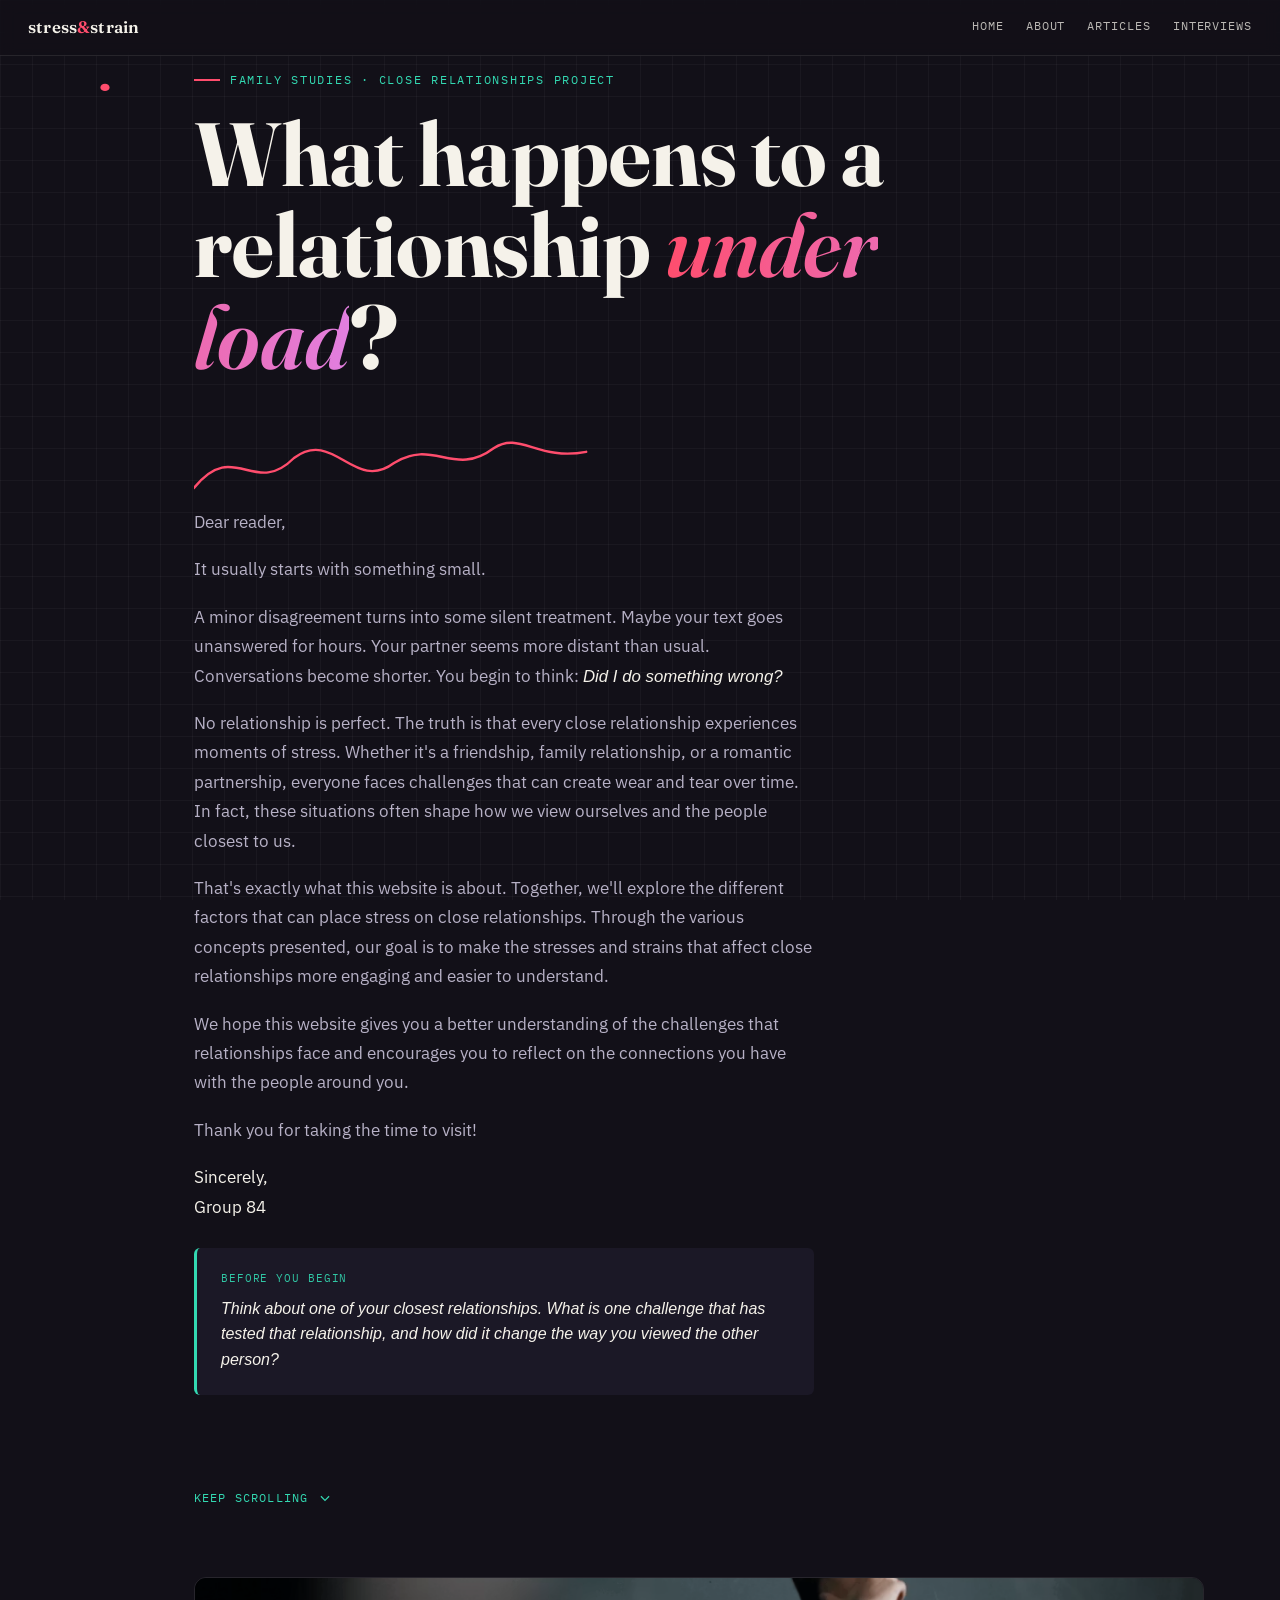
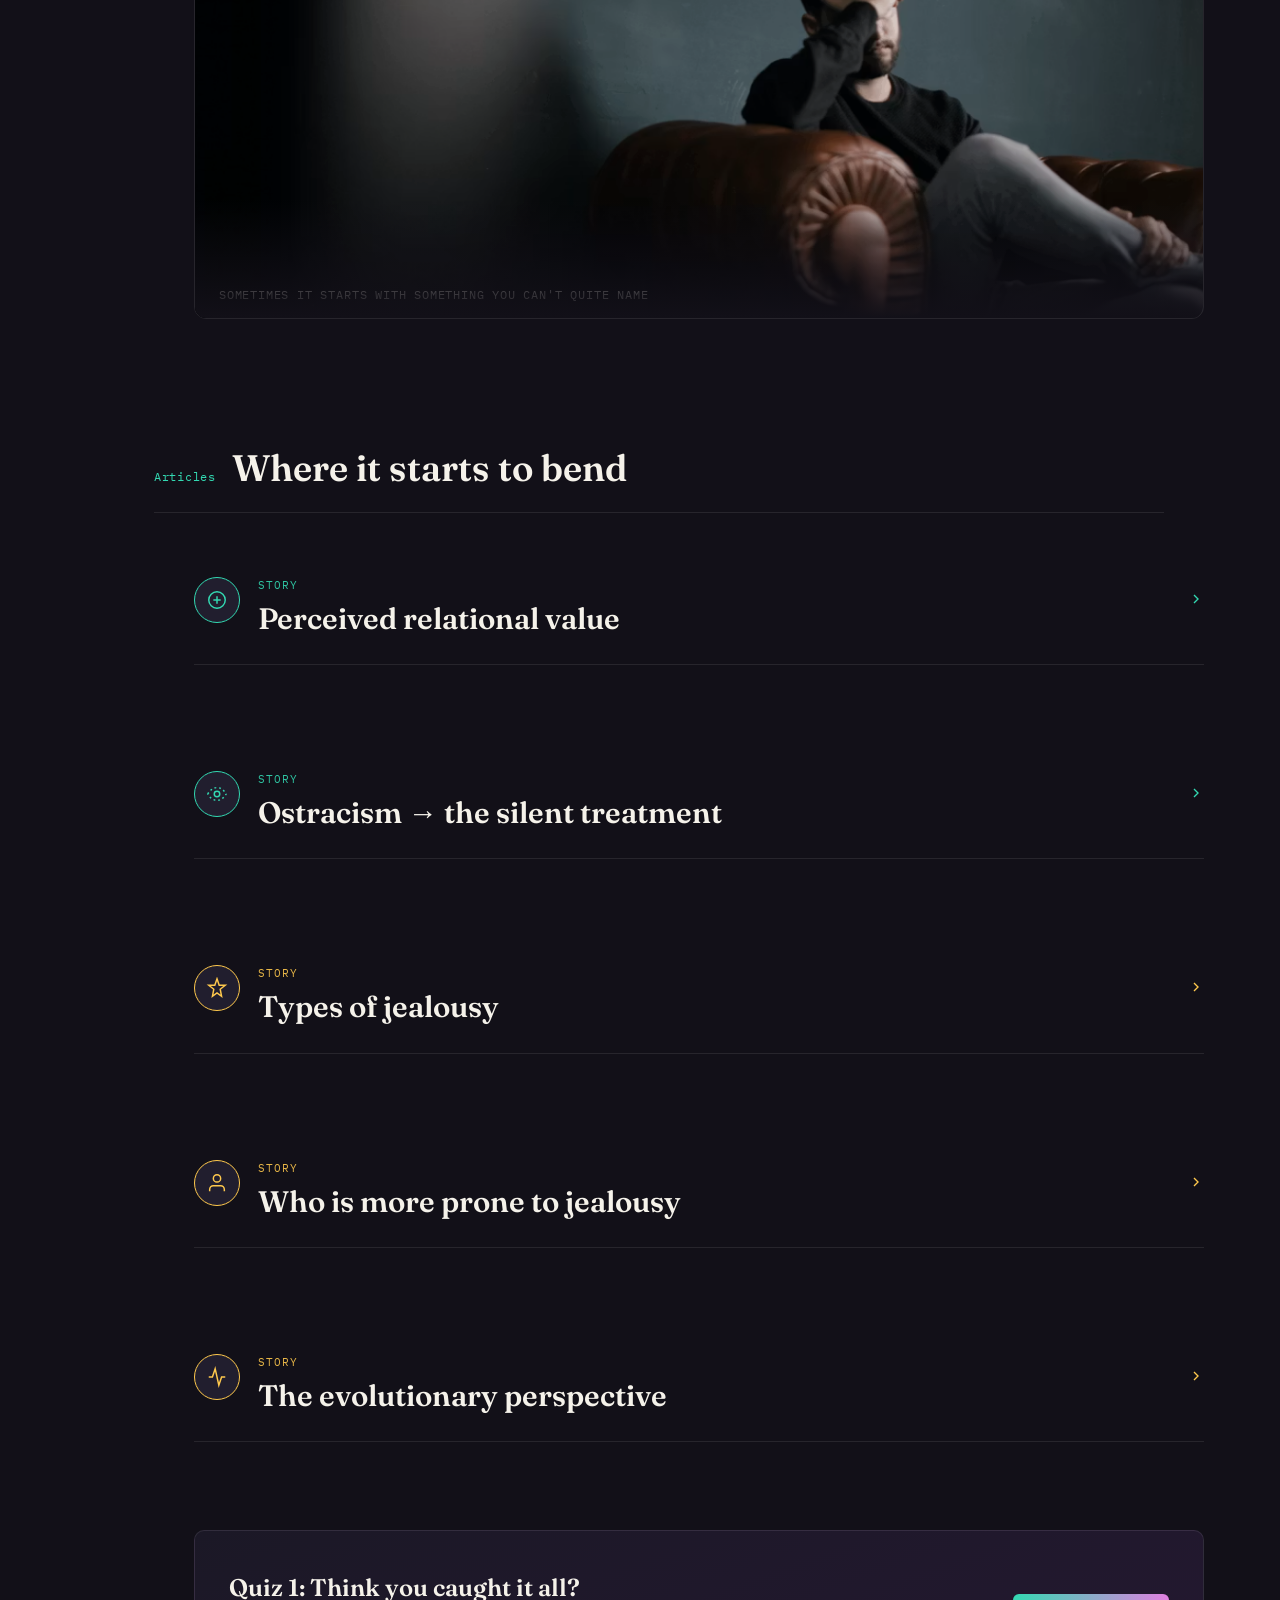
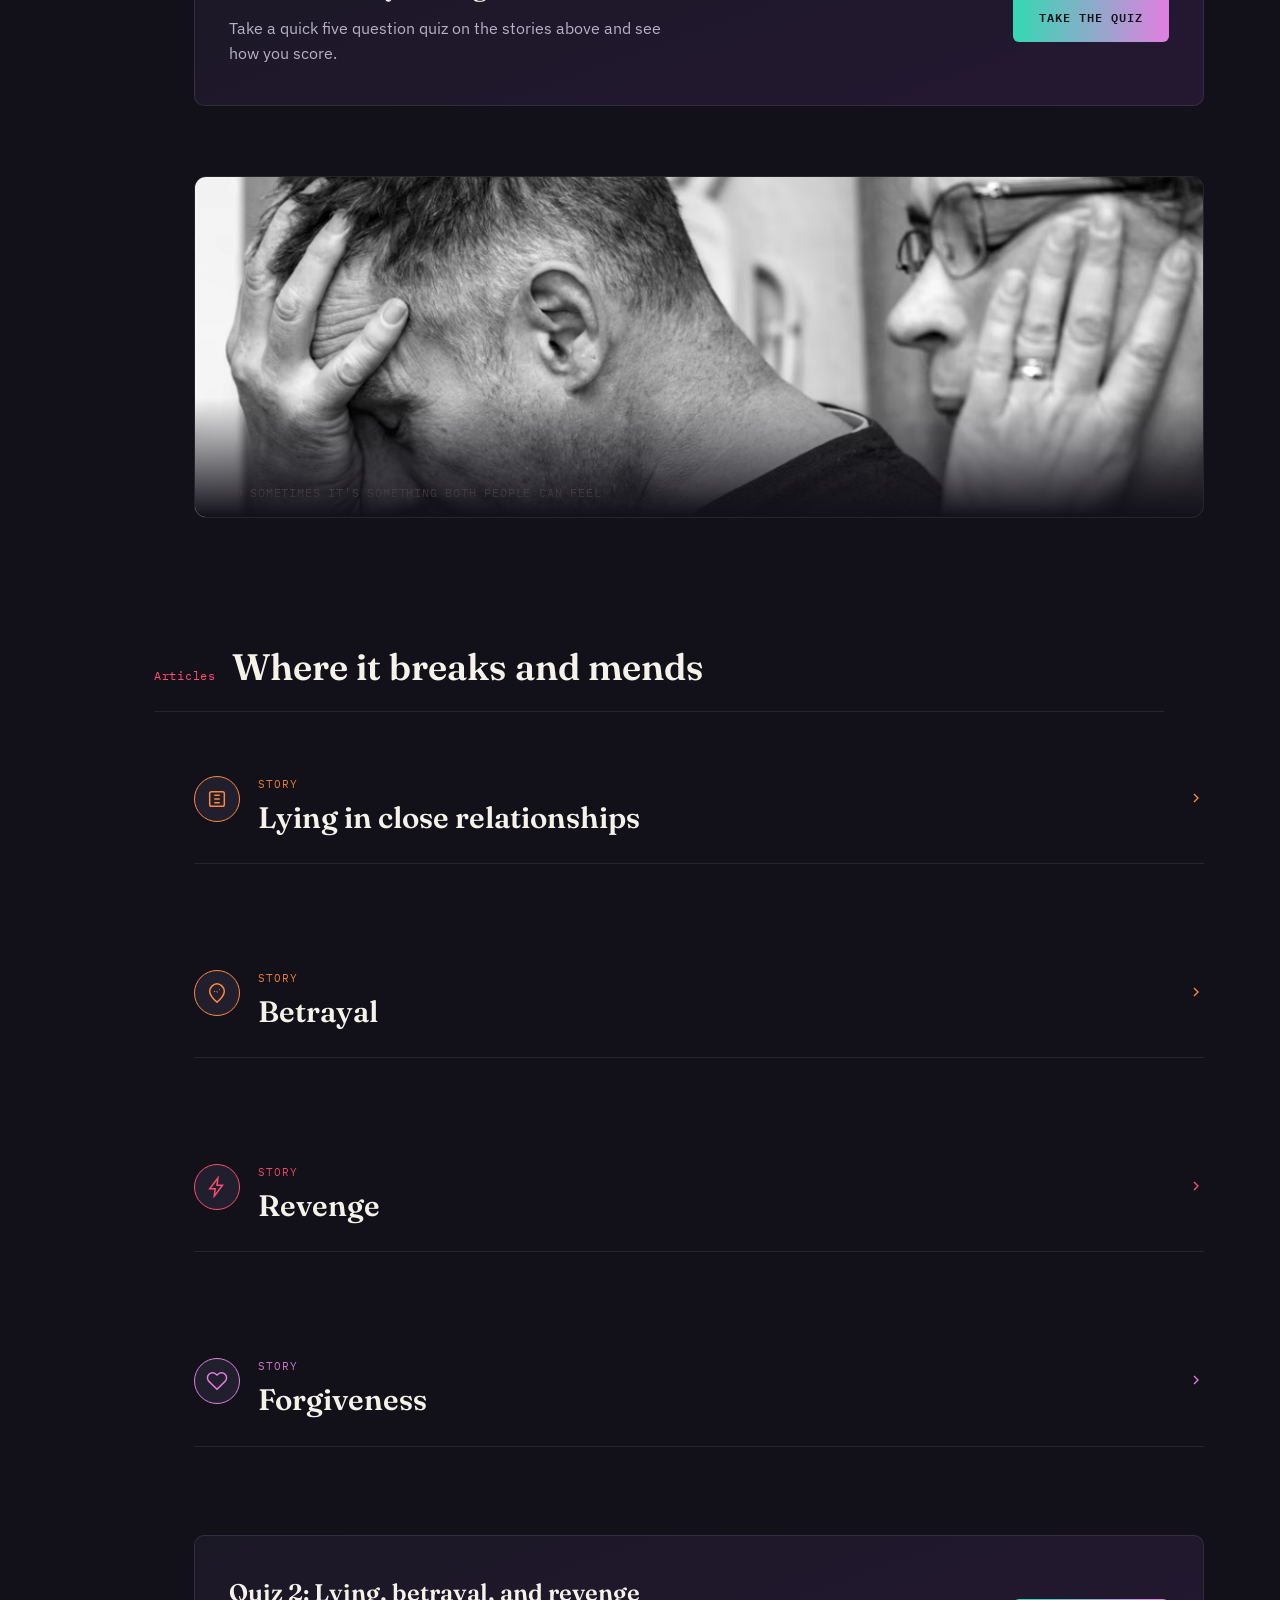
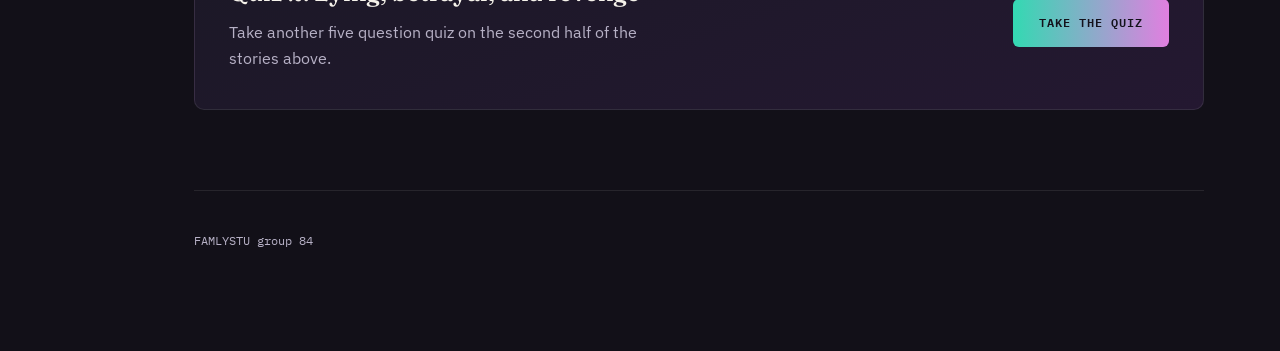
==== commit f93e4ed7: "Add files via upload" ====
--- a/index.html
+++ b/index.html
@@ -38,18 +38,38 @@
     <section class="hero" id="home">
       <div class="eyebrow reveal in">Family Studies &middot; Close Relationships Project</div>
       <h1 class="hero-title reveal in">What happens to a relationship <em>under load</em>?</h1>
-      <p class="hero-sub reveal in">Every relationship gets pulled, pushed, and tested somehow. We borrowed a idea from materials science, the stress and strain curve, to map out what actually happens to a couple or a friendship when the pressure is on: where it bends, where it holds, and where it can snap. This site walks through the psychology behind all of it, one stage at a time.</p>
 
       <svg class="hero-graph reveal in" viewBox="0 0 420 90">
         <path d="M0,70 C40,20 60,80 100,40 C140,10 160,75 200,45 C240,20 260,60 300,30 C330,10 350,55 420,25" />
       </svg>
 
+      <div class="letter reveal in">
+        <p>Dear reader,</p>
+        <p>It usually starts with something small.</p>
+        <p>A minor disagreement turns into some silent treatment. Maybe your text goes unanswered for hours. Your partner seems more distant than usual. Conversations become shorter. You begin to think: <em>Did I do something wrong?</em></p>
+        <p>No relationship is perfect. The truth is that every close relationship experiences moments of stress. Whether it's a friendship, family relationship, or a romantic partnership, everyone faces challenges that can create wear and tear over time. In fact, these situations often shape how we view ourselves and the people closest to us.</p>
+        <p>That's exactly what this website is about. Together, we'll explore the different factors that can place stress on close relationships. Through the various concepts presented, our goal is to make the stresses and strains that affect close relationships more engaging and easier to understand.</p>
+        <p>We hope this website gives you a better understanding of the challenges that relationships face and encourages you to reflect on the connections you have with the people around you.</p>
+        <p>Thank you for taking the time to visit!</p>
+        <p class="letter-sign">Sincerely,<br>Group 84</p>
+      </div>
+
+      <div class="reflection-callout reveal in">
+        <div class="topic-kicker">Before you begin</div>
+        <p>Think about one of your closest relationships. What is one challenge that has tested that relationship, and how did it change the way you viewed the other person?</p>
+      </div>
+
       <div class="scroll-cue reveal in">
         keep scrolling
         <svg width="14" height="14" viewBox="0 0 24 24" fill="none" stroke="currentColor" stroke-width="2"><path d="M5 9l7 7 7-7"/></svg>
       </div>
     </section>
 
+    <figure class="mood-banner reveal">
+      <img src="images/mood-solo.png" alt="A man sitting alone on a couch, rubbing his forehead, looking overwhelmed.">
+      <div class="mood-caption">Sometimes it starts with something you can't quite name</div>
+    </figure>
+
     <div class="stage-divider reveal-left" id="articles" style="--accent:var(--elastic)">
       <span class="stage-num">Articles</span>
       <span class="stage-title">Where it starts to bend</span>
@@ -64,15 +84,6 @@
       <div class="topic-arrow"><svg viewBox="0 0 24 24" fill="none" stroke="currentColor" stroke-width="2"><path d="M9 18l6-6-6-6"/></svg></div>
     </a>
 
-    <a class="topic-row topic reveal" style="--accent:var(--elastic)" href="story.html?story=hurt-feelings">
-      <div class="topic-icon"><svg viewBox="0 0 24 24" fill="none" stroke="currentColor" stroke-width="1.6"><path d="M12 21s-7-4.35-9.33-8.9C1.2 8.7 3 5 6.6 5c2 0 3.4 1.2 5.4 3.6C14 6.2 15.4 5 17.4 5 21 5 22.8 8.7 21.33 12.1 19 16.65 12 21 12 21z"/></svg></div>
-      <div class="topic-head-text">
-        <div class="topic-kicker">Story</div>
-        <h2 class="topic-title">Hurt feelings &rarr; relational devaluation</h2>
-      </div>
-      <div class="topic-arrow"><svg viewBox="0 0 24 24" fill="none" stroke="currentColor" stroke-width="2"><path d="M9 18l6-6-6-6"/></svg></div>
-    </a>
-
     <a class="topic-row topic reveal" style="--accent:var(--elastic)" href="story.html?story=ostracism">
       <div class="topic-icon"><svg viewBox="0 0 24 24" fill="none" stroke="currentColor" stroke-width="1.6"><path d="M12 15a3 3 0 100-6 3 3 0 000 6z"/><path d="M2 12s3.5-7 10-7 10 7 10 7-3.5 7-10 7-10-7-10-7z" stroke-dasharray="2 3"/></svg></div>
       <div class="topic-head-text">
@@ -109,6 +120,18 @@
       <div class="topic-arrow"><svg viewBox="0 0 24 24" fill="none" stroke="currentColor" stroke-width="2"><path d="M9 18l6-6-6-6"/></svg></div>
     </a>
 
+    <div class="quiz-teaser reveal">
+      <div>
+        <h2>Quiz 1: Think you caught it all?</h2>
+        <p>Take a quick five question quiz on the stories above and see how you score.</p>
+      </div>
+      <a class="quiz-teaser-btn" href="quiz.html">Take the quiz</a>
+    </div>
+
+    <figure class="mood-banner reveal">
+      <img src="images/mood-couple.png" alt="Two people standing close together, each holding a hand to their own face, looking upset.">
+      <div class="mood-caption">And sometimes it's something both people can feel</div>
+    </figure>
 
     <div class="stage-divider reveal-left" id="articles2" style="--accent:var(--fracture)">
       <span class="stage-num">Articles</span>
@@ -146,17 +169,17 @@
       <div class="topic-icon"><svg viewBox="0 0 24 24" fill="none" stroke="currentColor" stroke-width="1.6"><path d="M20.8 4.6a5.5 5.5 0 00-7.8 0L12 5.5l-1-.9a5.5 5.5 0 00-7.8 7.8L12 21l8.8-8.6a5.5 5.5 0 000-7.8z"/></svg></div>
       <div class="topic-head-text">
         <div class="topic-kicker">Story</div>
-        <h2 class="topic-title">Forgiveness and the case of Ruth Berger</h2>
+        <h2 class="topic-title">Forgiveness</h2>
       </div>
       <div class="topic-arrow"><svg viewBox="0 0 24 24" fill="none" stroke="currentColor" stroke-width="2"><path d="M9 18l6-6-6-6"/></svg></div>
     </a>
 
     <div class="quiz-teaser reveal">
       <div>
-        <h2>Think you caught it all?</h2>
-        <p>Take a quick five question quiz on the stories above and see how you score.</p>
-      </div>
-      <a class="quiz-teaser-btn" href="quiz.html">Take the quiz</a>
+        <h2>Quiz 2: Lying, betrayal, and revenge</h2>
+        <p>Take another five question quiz on the second half of the stories above.</p>
+      </div>
+      <a class="quiz-teaser-btn" href="quiz2.html">Take the quiz</a>
     </div>
 
     <footer>
@@ -167,6 +190,9 @@
 </div>
 
 <script>
+  // fade-in-on-scroll thing. anything with class "reveal" but not "in" gets
+  // watched, and once it's in view we just add "in" and let css handle the
+  // actual animation
   const revealEls = document.querySelectorAll('.reveal:not(.in)');
   const io = new IntersectionObserver((entries) => {
     entries.forEach(e => {
@@ -189,6 +215,9 @@
     return pct/100;
   }
 
+  // the squiggly line in the side rail. drawn with the classic svg trick -
+  // set stroke-dasharray to the full path length, then animate the offset
+  // down to 0 as you scroll. pathB is the "mended" gold half after the break
   const pathA = document.getElementById('curve-a');
   const pathB = document.getElementById('curve-b');
   const marker = document.getElementById('curve-marker');
@@ -199,7 +228,7 @@
   pathB.style.strokeDasharray = lenB;
   pathB.style.strokeDashoffset = lenB;
 
-  const splitFraction = 0.62;
+  const splitFraction = 0.62; // where along the scroll the "break" happens
 
   function hexToRgb(hex){
     const v = parseInt(hex.slice(1),16);
--- a/style.css
+++ b/style.css
@@ -1,4 +1,8 @@
 
+  /* main stylesheet for the site - shared across every page.
+     colors are all css vars so the accent per stage/story is easy
+     to swap (see the --accent stuff further down, that one's the
+     annoying part to remember when adding a new page lol) */
   :root{
     --bg:#121018;
     --bg-panel:#1B1826;
@@ -6,12 +10,12 @@
     --ink:#F5F2EA;
     --muted:#B7B1C6;
     --line:rgba(255,255,255,0.09);
-    --elastic:#33D9B2;
-    --yield:#FFC94D;
-    --plastic:#FF8A3D;
-    --fracture:#FF4D6D;
-    --repair:#E17FE0;
-    --seam:#F2C14E;
+    --elastic:#33D9B2; /* teal - stage 1 stuff */
+    --yield:#FFC94D;   /* amber */
+    --plastic:#FF8A3D; /* orange */
+    --fracture:#FF4D6D;/* red-ish, revenge/fracture stage */
+    --repair:#E17FE0;  /* pink, forgiveness */
+    --seam:#F2C14E;    /* gold seam color, used sparingly */
     --serif:'Fraunces', serif;
     --sans:'IBM Plex Sans', sans-serif;
     --mono:'IBM Plex Mono', monospace;
@@ -611,7 +615,7 @@
   }
   footer .credits div{margin-bottom:4px;}
 
-  /* ---------- about us ---------- */
+  /* about page - creator cards */
   .about{
     margin-top:130px;
   }
@@ -690,7 +694,7 @@
 
   ::selection{background:var(--fracture); color:#fff;}
 
-  /* ---------- simple inner pages (interviews, about) ---------- */
+  /* generic wrapper for pages that arent the home page layout */
   .simple-main{
     max-width:900px;
     margin:0 auto;
@@ -797,7 +801,8 @@
     border-bottom:1px solid var(--line);
   }
 
-  /* ---------- story link rows (click to open a new page) ---------- */
+  /* these used to be accordions, switched to plain links so each
+     story opens its own page instead */
   a.topic-row{
     display:flex;
     gap:18px;
@@ -845,7 +850,7 @@
     margin:0;
   }
 
-  /* ---------- individual story page ---------- */
+  /* story.html stuff */
   .back-link{
     display:inline-flex;
     align-items:center;
@@ -879,7 +884,7 @@
     line-height:1.1;
   }
 
-  /* ---------- interview dropdown cards with mini media player ---------- */
+  /* interview cards - dropdown w/ video player inside */
   details.interview-card{
     background:var(--bg-card);
     border:1px solid var(--line);
@@ -964,7 +969,7 @@
     border-top:1px dashed var(--line);
   }
 
-  /* ---------- quiz teaser card on home page ---------- */
+  /* the "take the quiz" card on the home page */
   .quiz-teaser{
     margin-top:60px;
     padding:38px 34px;
@@ -1008,7 +1013,7 @@
     box-shadow:0 8px 22px rgba(0,0,0,0.35);
   }
 
-  /* ---------- quiz page ---------- */
+  /* --- quiz page --- */
   .quiz-progress{
     display:flex;
     gap:8px;
@@ -1210,7 +1215,7 @@
   }
   .quiz-btn-secondary:hover{border-color:var(--elastic); color:var(--elastic);}
 
-  /* ---------- flashcards (used on the lying story page) ---------- */
+  /* flip flashcards, only used on the lying page for now */
   .flashcard-grid{
     display:grid;
     grid-template-columns:repeat(auto-fit, minmax(150px, 1fr));
@@ -1282,3 +1287,537 @@
     font-size:0.7rem;
     color:var(--muted);
   }
+
+  /* the letter on the homepage + the reflection box under it */
+  .letter{
+    max-width:62ch;
+    color:var(--muted);
+    font-size:1.05rem;
+    line-height:1.75;
+    margin-bottom:26px;
+  }
+  .letter p{margin:0 0 18px 0;}
+  .letter p:last-of-type{margin-bottom:0;}
+  .letter em{color:var(--ink); font-style:italic;}
+  .letter-sign{
+    margin-top:20px;
+    color:var(--ink);
+  }
+  .reflection-callout{
+    max-width:62ch;
+    margin-bottom:34px;
+    padding:22px 24px;
+    border-left:3px solid var(--elastic);
+    background:var(--bg-panel);
+    border-radius:6px;
+  }
+  .reflection-callout .topic-kicker{
+    color:var(--elastic);
+  }
+  .reflection-callout p{
+    margin:8px 0 0 0;
+    color:var(--ink);
+    font-style:italic;
+    line-height:1.6;
+  }
+
+  /* article body styling, shared across most of the story pages */
+  .article-body{
+    max-width:68ch;
+    color:var(--muted);
+    font-size:1rem;
+    line-height:1.8;
+  }
+  .article-body p{margin:0 0 20px 0;}
+  .article-body h3{
+    font-family:var(--serif);
+    font-weight:600;
+    font-size:1.3rem;
+    color:var(--ink);
+    margin:38px 0 16px 0;
+  }
+  .article-body strong{color:var(--ink);}
+  .article-body em{color:var(--ink); font-style:italic;}
+
+  .pull-quote{
+    border-left:3px solid var(--accent, var(--elastic));
+    padding:8px 0 8px 22px;
+    margin:0 0 34px 0;
+    font-family:var(--serif);
+    font-style:italic;
+    font-size:1.15rem;
+    color:var(--ink);
+    max-width:64ch;
+  }
+  .pull-quote cite{
+    display:block;
+    margin-top:12px;
+    font-family:var(--mono);
+    font-style:normal;
+    font-size:0.7rem;
+    text-transform:uppercase;
+    letter-spacing:0.06em;
+    color:var(--muted);
+  }
+
+  .article-note{
+    margin:0 0 26px 0;
+    padding:18px 20px;
+    border:1px dashed var(--line);
+    border-radius:6px;
+    background:var(--bg-panel);
+    font-size:0.9rem;
+    color:var(--muted);
+    max-width:64ch;
+  }
+  .article-note strong{color:var(--ink);}
+
+  .spectrum-list{
+    display:grid;
+    gap:12px;
+    margin:22px 0 32px 0;
+    max-width:64ch;
+  }
+  .spectrum-item{
+    padding:14px 16px;
+    border-left:3px solid var(--line);
+    background:var(--bg-card);
+    border-radius:4px;
+  }
+  .spectrum-item h4{
+    margin:0 0 6px 0;
+    font-family:var(--serif);
+    font-weight:600;
+    font-size:1rem;
+    color:var(--ink);
+  }
+  .spectrum-item p{margin:0; color:var(--muted); font-size:0.9rem;}
+  .spectrum-item.accept{border-left-color:var(--elastic);}
+  .spectrum-item.neutral{border-left-color:var(--yield);}
+  .spectrum-item.reject{border-left-color:var(--fracture);}
+
+  /* small citation line under stuff that needs a source */
+  .source-note{
+    font-family:var(--mono);
+    font-size:0.72rem;
+    color:var(--muted);
+    margin:-14px 0 32px 0;
+    max-width:64ch;
+  }
+
+  /* dictionary style def box + the quote list, used in ostracism */
+  .definition-box{
+    border:1px solid var(--line);
+    border-left:3px solid var(--accent, var(--elastic));
+    background:var(--bg-card);
+    border-radius:6px;
+    padding:18px 20px;
+    margin:0 0 30px 0;
+    max-width:64ch;
+  }
+  .definition-box .term{
+    font-family:var(--serif);
+    font-weight:600;
+    font-style:italic;
+    color:var(--ink);
+    margin-right:6px;
+  }
+  .definition-box .pos{
+    font-family:var(--mono);
+    font-size:0.72rem;
+    color:var(--muted);
+    margin-right:6px;
+  }
+  .quote-list{
+    list-style:none;
+    margin:0 0 24px 0;
+    padding:0;
+    max-width:60ch;
+  }
+  .quote-list li{
+    font-family:var(--serif);
+    font-style:italic;
+    color:var(--ink);
+    padding:8px 0 8px 18px;
+    border-left:2px solid var(--line);
+    margin-bottom:8px;
+  }
+
+  /* images inside articles */
+  .article-figure{
+    margin:0 0 30px 0;
+    max-width:64ch;
+  }
+  .article-figure img{
+    width:100%;
+    display:block;
+    border-radius:8px;
+    border:1px solid var(--line);
+  }
+  .article-figure figcaption{
+    margin-top:10px;
+    font-family:var(--mono);
+    font-size:0.7rem;
+    color:var(--muted);
+  }
+
+  /* the reactive vs suspicious jealousy table */
+  .table-scroll{
+    overflow-x:auto;
+    margin:22px 0 32px 0;
+    max-width:70ch;
+  }
+  .jealousy-table{
+    width:100%;
+    min-width:520px;
+    border-collapse:separate;
+    border-spacing:0;
+    border-radius:12px;
+    overflow:hidden;
+    box-shadow:0 16px 40px rgba(0,0,0,0.35);
+  }
+  .jealousy-table thead th{
+    font-family:var(--serif);
+    font-weight:600;
+    font-size:1.05rem;
+    padding:20px 20px 18px 20px;
+    text-align:left;
+    color:#14121B;
+  }
+  .jealousy-table th.reactive{
+    background:linear-gradient(135deg, var(--yield), #FFE1A3);
+  }
+  .jealousy-table th.suspicious{
+    background:linear-gradient(135deg, var(--fracture), #FF9AAC);
+  }
+  .th-icon{
+    display:inline-flex;
+    align-items:center;
+    justify-content:center;
+    width:28px;height:28px;
+    border-radius:50%;
+    background:rgba(20,18,27,0.16);
+    margin-right:10px;
+    vertical-align:middle;
+  }
+  .th-icon svg{width:14px;height:14px;}
+
+  .jealousy-table tbody tr{
+    opacity:0;
+    transform:translateY(16px);
+    animation:rowIn 0.55s cubic-bezier(.2,.7,.3,1) forwards;
+  }
+  .jealousy-table tbody tr:nth-child(1){animation-delay:0.05s;}
+  .jealousy-table tbody tr:nth-child(2){animation-delay:0.16s;}
+  .jealousy-table tbody tr:nth-child(3){animation-delay:0.27s;}
+  .jealousy-table tbody tr:nth-child(4){animation-delay:0.38s;}
+  @keyframes rowIn{
+    to{opacity:1; transform:translateY(0);}
+  }
+
+  .jealousy-table td{
+    padding:16px 20px;
+    vertical-align:top;
+    font-size:0.88rem;
+    color:var(--muted);
+    border-top:1px solid var(--line);
+    border-left:3px solid transparent;
+    background:var(--bg-card);
+    position:relative;
+    transition:transform 0.25s cubic-bezier(.2,.7,.3,1), box-shadow 0.25s ease, border-color 0.25s ease;
+  }
+  .jealousy-table tbody tr:nth-child(even) td{background:var(--bg-panel);}
+  .jealousy-table tbody tr:hover td{
+    transform:translateY(-4px);
+    box-shadow:0 14px 26px rgba(0,0,0,0.4);
+    z-index:1;
+  }
+  .jealousy-table tbody tr:hover td:first-child{border-left-color:var(--yield);}
+  .jealousy-table tbody tr:hover td:last-child{border-left-color:var(--fracture);}
+  .jealousy-table td:first-child{border-right:1px solid var(--line);}
+  .jealousy-table strong.row-label{
+    display:block;
+    font-family:var(--mono);
+    font-size:0.65rem;
+    text-transform:uppercase;
+    letter-spacing:0.07em;
+    color:var(--ink);
+    opacity:0.6;
+    margin-bottom:6px;
+    transition:opacity 0.25s ease;
+  }
+  .jealousy-table tbody tr:hover strong.row-label{opacity:1;}
+
+
+  /* the A/B question cards on evolutionary perspective */
+  .choice-list{
+    display:grid;
+    grid-template-columns:1fr 1fr;
+    gap:14px;
+    margin:22px 0 28px 0;
+    max-width:64ch;
+  }
+  @media (max-width:640px){
+    .choice-list{grid-template-columns:1fr;}
+  }
+  .choice-item{
+    padding:16px 18px;
+    border:1px solid var(--line);
+    border-radius:8px;
+    background:var(--bg-card);
+    display:flex;
+    gap:12px;
+    align-items:flex-start;
+  }
+  .choice-letter{
+    font-family:var(--serif);
+    font-weight:700;
+    font-size:1.1rem;
+    color:var(--yield);
+    flex:0 0 auto;
+  }
+  .choice-item p{margin:0; color:var(--muted); font-size:0.9rem;}
+
+  /* men vs women bar chart - this one took forever to get looking right */
+  .stat-chart{
+    max-width:64ch;
+    margin:0 0 32px 0;
+  }
+  .chart-legend{
+    display:flex;
+    gap:22px;
+    margin-bottom:14px;
+    font-family:var(--mono);
+    font-size:0.75rem;
+    color:var(--muted);
+  }
+  .legend-item{
+    display:flex;
+    align-items:center;
+    gap:7px;
+  }
+  .legend-swatch{
+    width:12px;height:12px;
+    border-radius:2px;
+    display:inline-block;
+  }
+  .legend-swatch.men{background:var(--yield); box-shadow:0 0 8px var(--yield);}
+  .legend-swatch.women{background:var(--fracture); box-shadow:0 0 8px var(--fracture);}
+  .chart-svg{
+    width:100%;
+    height:auto;
+    display:block;
+    overflow:visible;
+  }
+  .chart-grid-line{stroke:var(--line); stroke-width:1;}
+  .chart-axis-label{
+    font-family:var(--mono);
+    font-size:9px;
+    fill:var(--muted);
+  }
+  .chart-value-label{
+    font-family:var(--mono);
+    font-size:11px;
+    font-weight:700;
+    fill:var(--ink);
+  }
+  .chart-bar-group{
+    transform-box:fill-box;
+    transform-origin:center bottom;
+    transform:scaleY(0);
+    animation:barGrow3d 0.75s cubic-bezier(.2,.8,.3,1) forwards;
+    filter:drop-shadow(0 0 0px transparent);
+    transition:filter 0.35s ease;
+    cursor:pointer;
+  }
+  .chart-bar-group:hover{
+    filter:drop-shadow(0 0 8px var(--glow)) drop-shadow(0 0 18px var(--glow));
+  }
+  .chart-bar-group.men{--glow:var(--yield);}
+  .chart-bar-group.women{--glow:var(--fracture);}
+  @keyframes barGrow3d{
+    to{transform:scaleY(1);}
+  }
+  .chart-face-front{opacity:1;}
+  .chart-face-top{opacity:0.92;}
+  .chart-face-side{opacity:0.85;}
+  .chart-x-labels{
+    display:flex;
+    justify-content:space-around;
+    margin-top:10px;
+    gap:14px;
+  }
+  .chart-x-label{
+    font-family:var(--serif);
+    font-style:italic;
+    font-size:0.85rem;
+    color:var(--ink);
+    text-align:center;
+    max-width:46%;
+    line-height:1.4;
+  }
+  .chart-caption{
+    font-family:var(--mono);
+    font-size:0.7rem;
+    text-transform:uppercase;
+    letter-spacing:0.06em;
+    color:var(--muted);
+    text-align:center;
+    margin-top:10px;
+  }
+
+  /* smaller image variant for phone screenshots */
+  .article-figure.narrow{
+    float:left;
+    max-width:150px;
+    margin:4px 22px 14px 0;
+  }
+  .article-body h3{clear:both;}
+  @media (max-width:640px){
+    .article-figure.narrow{
+      float:none;
+      max-width:180px;
+      margin:0 auto 14px auto;
+    }
+  }
+
+  /* reviews section - not on homepage anymore, moved to story pages */
+  .reviews-section{
+    margin-top:60px;
+  }
+  .reviews-title{
+    font-family:var(--serif);
+    font-weight:600;
+    font-size:1.4rem;
+    margin:0 0 20px 0;
+  }
+  .reviews-grid{
+    display:grid;
+    grid-template-columns:repeat(auto-fit, minmax(220px, 1fr));
+    gap:16px;
+  }
+  .review-card{
+    background:var(--bg-card);
+    border:1px solid var(--line);
+    border-radius:8px;
+    padding:18px 20px;
+  }
+  .review-text{
+    margin:0 0 12px 0;
+    color:var(--ink);
+    font-size:0.92rem;
+    line-height:1.55;
+  }
+  .review-author{
+    font-family:var(--mono);
+    font-size:0.72rem;
+    text-transform:uppercase;
+    letter-spacing:0.06em;
+    color:var(--muted);
+  }
+
+  /* the two big photos on the homepage */
+  .mood-banner{
+    margin:70px 0;
+    border-radius:12px;
+    overflow:hidden;
+    border:1px solid var(--line);
+    position:relative;
+  }
+  .mood-banner img{
+    width:100%;
+    height:auto;
+    max-height:340px;
+    object-fit:cover;
+    display:block;
+    filter:saturate(0.85) contrast(1.05);
+    transition:transform 0.6s cubic-bezier(.2,.7,.3,1), filter 0.6s ease;
+  }
+  .mood-banner:hover img{
+    transform:scale(1.04);
+    filter:saturate(1) contrast(1.08);
+  }
+  .mood-banner::after{
+    content:'';
+    position:absolute;
+    inset:0;
+    background:linear-gradient(to top, var(--bg) 0%, transparent 35%);
+    pointer-events:none;
+  }
+  .mood-caption{
+    position:absolute;
+    left:24px;
+    bottom:14px;
+    font-family:var(--mono);
+    font-size:0.72rem;
+    text-transform:uppercase;
+    letter-spacing:0.07em;
+    color:var(--ink);
+    opacity:0.85;
+  }
+
+  /* actual <video> tag styling if we ever upload real clips */
+  .media-video{
+    width:100%;
+    aspect-ratio:16/9;
+    display:block;
+    background:#000;
+  }
+
+  /* iframe embed - not really used anymore, see media-yt-link below */
+  .media-embed{
+    position:relative;
+    aspect-ratio:16/9;
+    overflow:hidden;
+  }
+  .media-embed iframe{
+    position:absolute;
+    inset:0;
+    width:100%;
+    height:100%;
+    border:0;
+  }
+
+  /* thumbnail + link out to youtube, since embedding kept getting blocked */
+  .media-yt-link{
+    position:relative;
+    display:block;
+    aspect-ratio:16/9;
+    background:#000;
+    overflow:hidden;
+    text-decoration:none;
+  }
+  .media-yt-link img{
+    width:100%;
+    height:100%;
+    object-fit:cover;
+    display:block;
+    opacity:0.72;
+    transition:opacity 0.25s ease, transform 0.4s ease;
+  }
+  .media-yt-link:hover img{
+    opacity:0.9;
+    transform:scale(1.03);
+  }
+  .media-yt-link .media-play-btn{
+    position:absolute;
+    top:50%;
+    left:50%;
+    transform:translate(-50%,-50%);
+  }
+  .media-yt-link:hover .media-play-btn{
+    transform:translate(-50%,-50%) scale(1.08);
+  }
+  .media-yt-label{
+    position:absolute;
+    left:14px;
+    bottom:12px;
+    font-family:var(--mono);
+    font-size:0.7rem;
+    text-transform:uppercase;
+    letter-spacing:0.06em;
+    color:#fff;
+    background:rgba(0,0,0,0.55);
+    padding:4px 9px;
+    border-radius:4px;
+  }
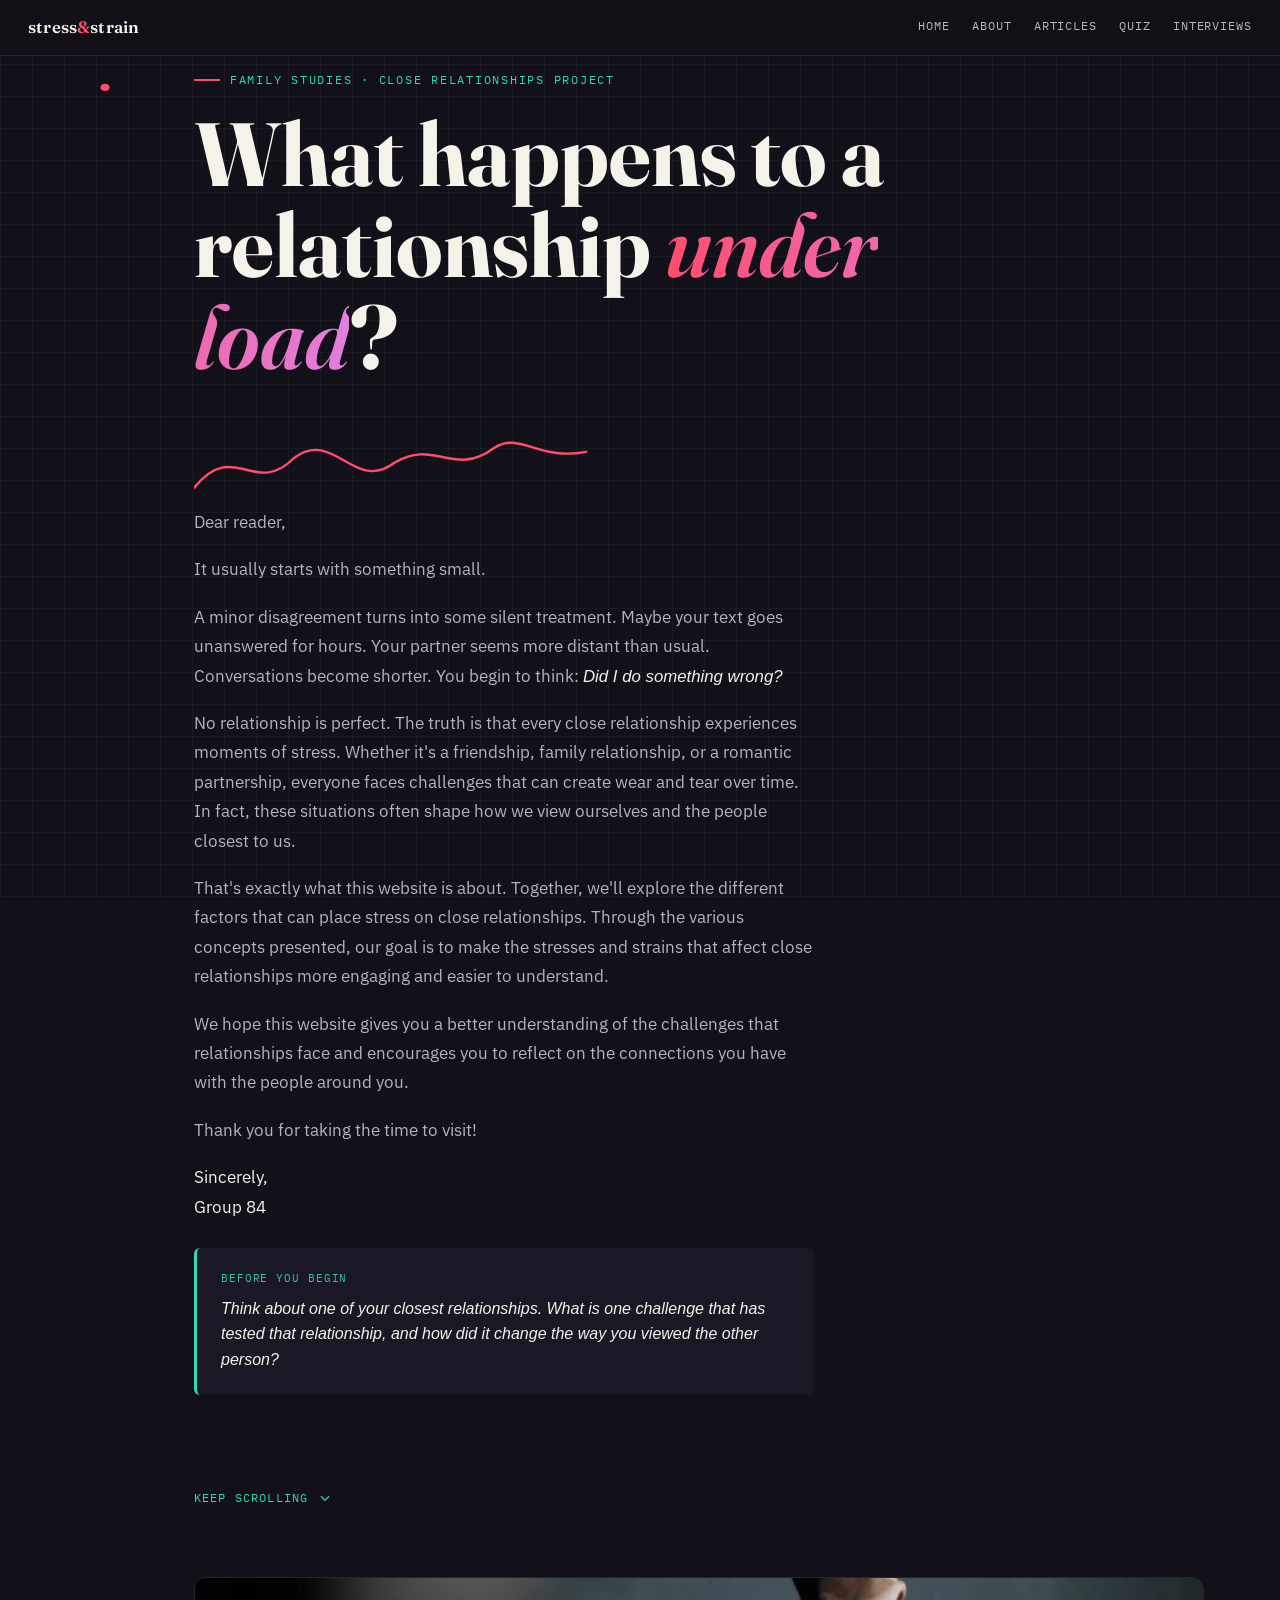
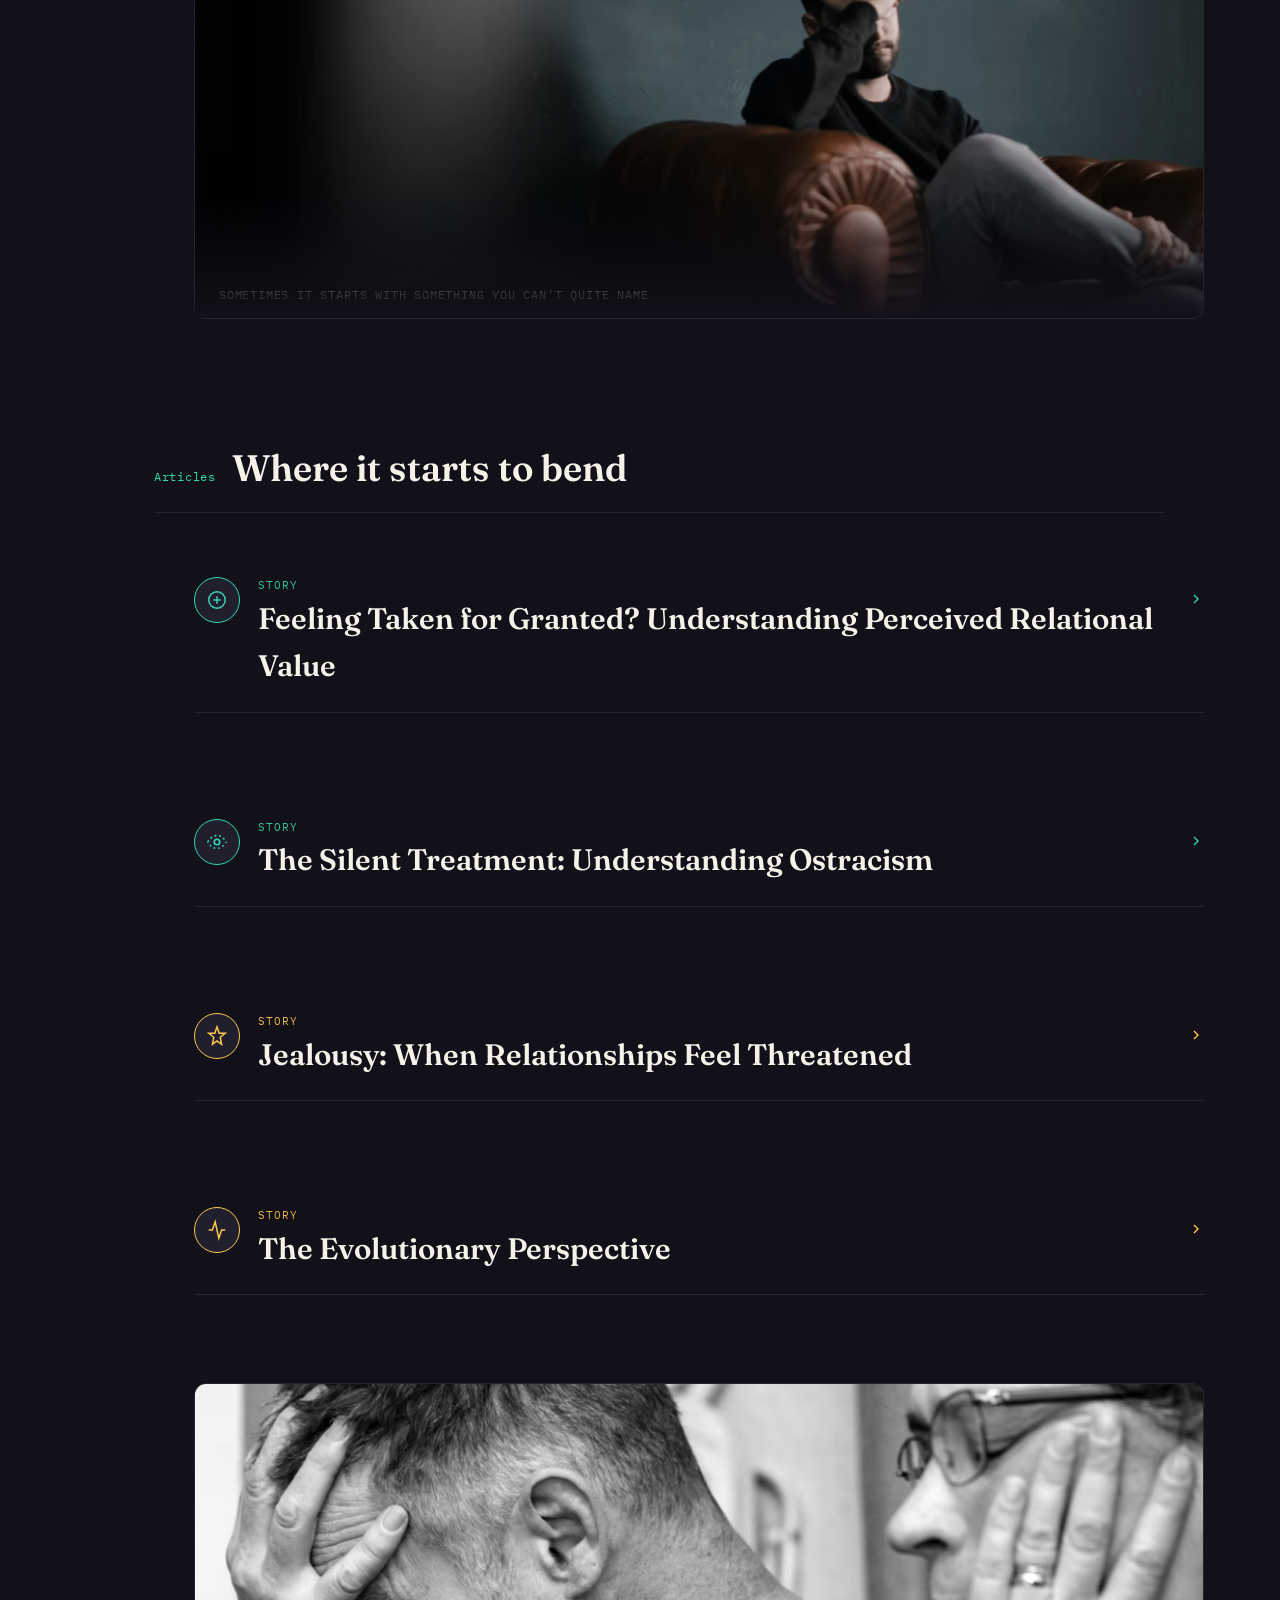
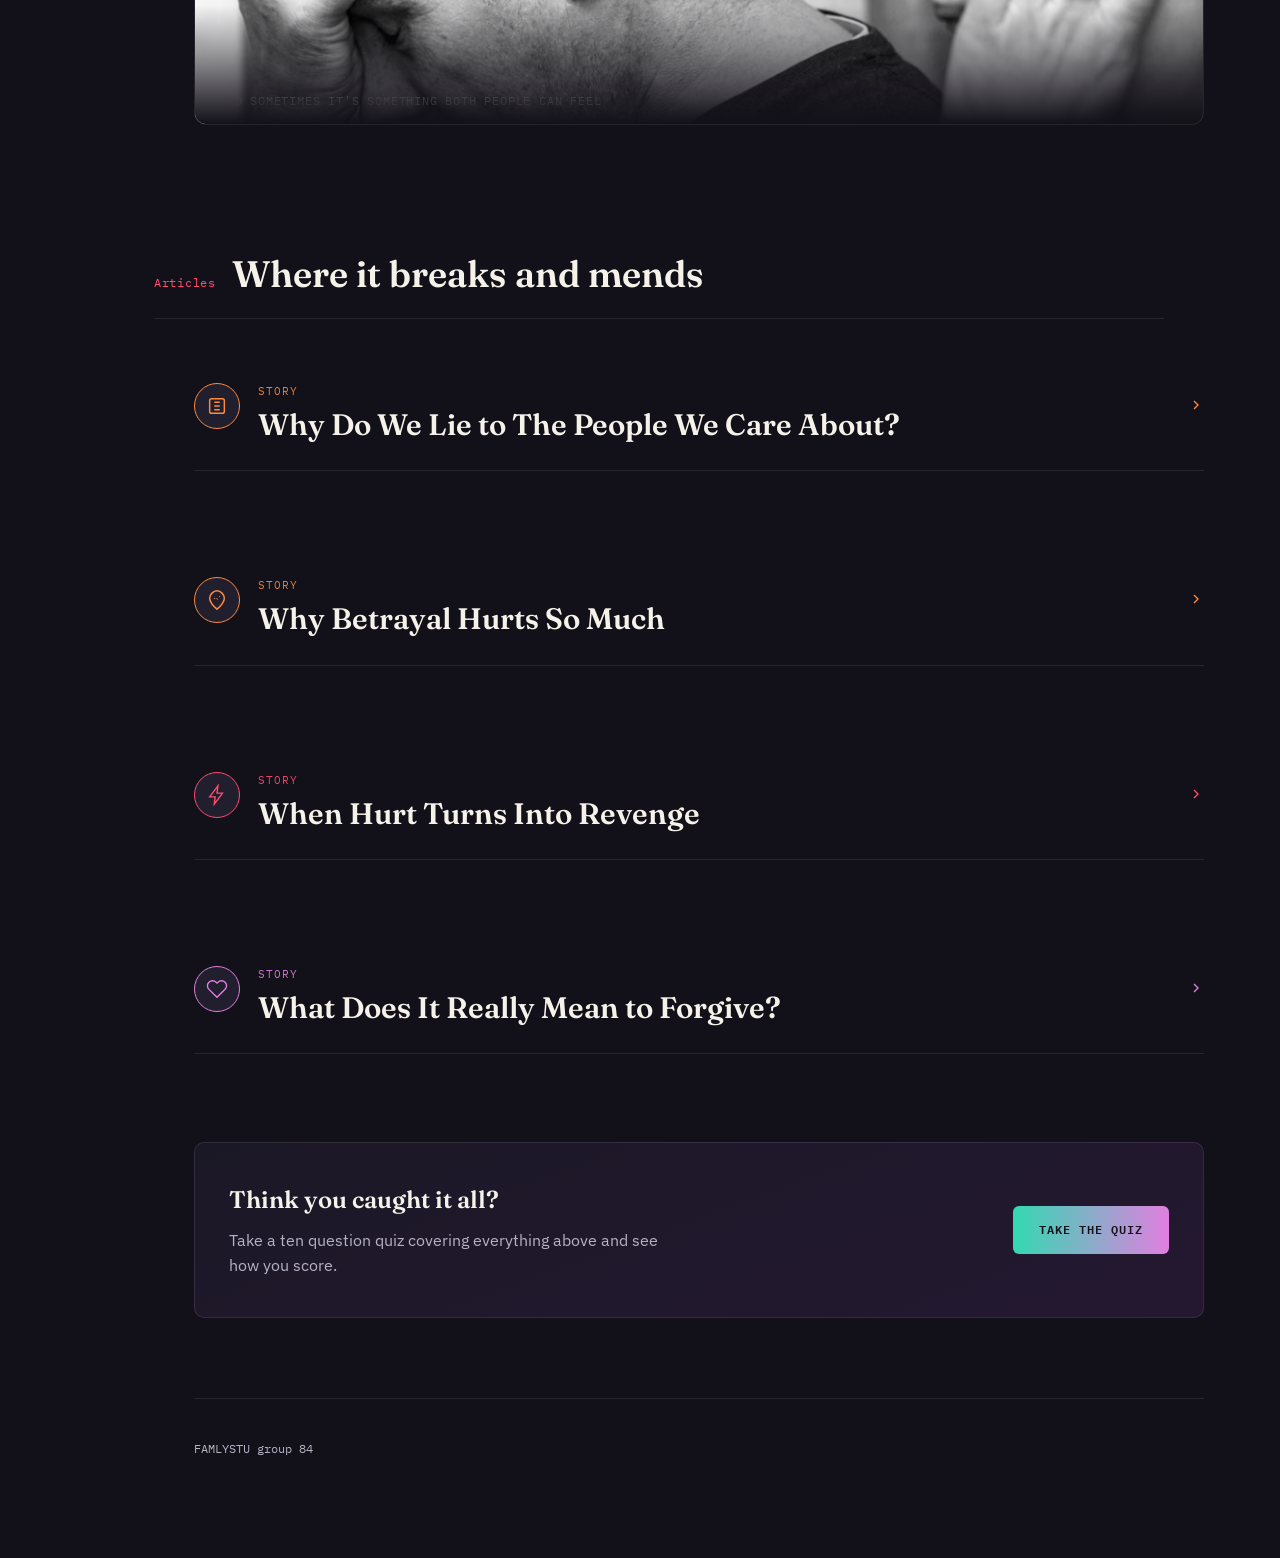
==== commit 0e880923: "Add files via upload" ====
--- a/index.html
+++ b/index.html
@@ -19,6 +19,7 @@
     <a href="#home">Home</a>
     <a href="about.html">About</a>
     <a href="#articles">Articles</a>
+    <a href="quiz.html">Quiz</a>
     <a href="interviews.html">Interviews</a>
   </nav>
 </header>
@@ -66,7 +67,7 @@
     </section>
 
     <figure class="mood-banner reveal">
-      <img src="images/mood-solo.png" alt="A man sitting alone on a couch, rubbing his forehead, looking overwhelmed.">
+      <img src="images/mood-solo.png" alt="stressed man on couch">
       <div class="mood-caption">Sometimes it starts with something you can't quite name</div>
     </figure>
 
@@ -79,16 +80,16 @@
       <div class="topic-icon"><svg viewBox="0 0 24 24" fill="none" stroke="currentColor" stroke-width="1.6"><circle cx="12" cy="12" r="9"/><path d="M8 12h8M12 8v8"/></svg></div>
       <div class="topic-head-text">
         <div class="topic-kicker">Story</div>
-        <h2 class="topic-title">Perceived relational value</h2>
+        <h2 class="topic-title">Feeling Taken for Granted? Understanding Perceived Relational Value</h2>
       </div>
       <div class="topic-arrow"><svg viewBox="0 0 24 24" fill="none" stroke="currentColor" stroke-width="2"><path d="M9 18l6-6-6-6"/></svg></div>
     </a>
 
     <a class="topic-row topic reveal" style="--accent:var(--elastic)" href="story.html?story=ostracism">
-      <div class="topic-icon"><svg viewBox="0 0 24 24" fill="none" stroke="currentColor" stroke-width="1.6"><path d="M12 15a3 3 0 100-6 3 3 0 000 6z"/><path d="M2 12s3.5-7 10-7 10 7 10 7-3.5 7-10 7-10-7-10-7z" stroke-dasharray="2 3"/></svg></div>
-      <div class="topic-head-text">
-        <div class="topic-kicker">Story</div>
-        <h2 class="topic-title">Ostracism &rarr; the silent treatment</h2>
+      <div class="topic-icon"><svg viewBox="0 0 24 24" fill="none" stroke="currentColor" stroke-width="1.7"><path d="M12 15a3 3 0 100-6 3 3 0 000 6z"/><path d="M2 12s3.5-7 10-7 10 7 10 7-3.5 7-10 7-10-7-10-7z" stroke-dasharray="2 3"/></svg></div>
+      <div class="topic-head-text">
+        <div class="topic-kicker">Story</div>
+        <h2 class="topic-title">The Silent Treatment: Understanding Ostracism</h2>
       </div>
       <div class="topic-arrow"><svg viewBox="0 0 24 24" fill="none" stroke="currentColor" stroke-width="2"><path d="M9 18l6-6-6-6"/></svg></div>
     </a>
@@ -97,16 +98,7 @@
       <div class="topic-icon"><svg viewBox="0 0 24 24" fill="none" stroke="currentColor" stroke-width="1.6"><path d="M12 2l2.4 6.9L21 9l-5.5 4.3L17 21l-5-3.7L7 21l1.5-7.7L3 9l6.6-0.1z"/></svg></div>
       <div class="topic-head-text">
         <div class="topic-kicker">Story</div>
-        <h2 class="topic-title">Types of jealousy</h2>
-      </div>
-      <div class="topic-arrow"><svg viewBox="0 0 24 24" fill="none" stroke="currentColor" stroke-width="2"><path d="M9 18l6-6-6-6"/></svg></div>
-    </a>
-
-    <a class="topic-row topic reveal" style="--accent:var(--yield)" href="story.html?story=jealousy-prone">
-      <div class="topic-icon"><svg viewBox="0 0 24 24" fill="none" stroke="currentColor" stroke-width="1.6"><path d="M20 21v-2a4 4 0 00-4-4H8a4 4 0 00-4 4v2"/><circle cx="12" cy="7" r="4"/></svg></div>
-      <div class="topic-head-text">
-        <div class="topic-kicker">Story</div>
-        <h2 class="topic-title">Who is more prone to jealousy</h2>
+        <h2 class="topic-title">Jealousy: When Relationships Feel Threatened</h2>
       </div>
       <div class="topic-arrow"><svg viewBox="0 0 24 24" fill="none" stroke="currentColor" stroke-width="2"><path d="M9 18l6-6-6-6"/></svg></div>
     </a>
@@ -115,21 +107,13 @@
       <div class="topic-icon"><svg viewBox="0 0 24 24" fill="none" stroke="currentColor" stroke-width="1.6"><path d="M3 12h4l3-9 4 18 3-9h4"/></svg></div>
       <div class="topic-head-text">
         <div class="topic-kicker">Story</div>
-        <h2 class="topic-title">The evolutionary perspective</h2>
-      </div>
-      <div class="topic-arrow"><svg viewBox="0 0 24 24" fill="none" stroke="currentColor" stroke-width="2"><path d="M9 18l6-6-6-6"/></svg></div>
-    </a>
-
-    <div class="quiz-teaser reveal">
-      <div>
-        <h2>Quiz 1: Think you caught it all?</h2>
-        <p>Take a quick five question quiz on the stories above and see how you score.</p>
-      </div>
-      <a class="quiz-teaser-btn" href="quiz.html">Take the quiz</a>
-    </div>
+        <h2 class="topic-title">The Evolutionary Perspective</h2>
+      </div>
+      <div class="topic-arrow"><svg viewBox="0 0 24 24" fill="none" stroke="currentColor" stroke-width="2"><path d="M9 18l6-6-6-6"/></svg></div>
+    </a>
 
     <figure class="mood-banner reveal">
-      <img src="images/mood-couple.png" alt="Two people standing close together, each holding a hand to their own face, looking upset.">
+      <img src="images/mood-couple.png" alt="couple upset">
       <div class="mood-caption">And sometimes it's something both people can feel</div>
     </figure>
 
@@ -142,7 +126,7 @@
       <div class="topic-icon"><svg viewBox="0 0 24 24" fill="none" stroke="currentColor" stroke-width="1.6"><path d="M9 12h6M9 16h6M9 8h6"/><rect x="4" y="4" width="16" height="16" rx="2"/></svg></div>
       <div class="topic-head-text">
         <div class="topic-kicker">Story</div>
-        <h2 class="topic-title">Lying in close relationships</h2>
+        <h2 class="topic-title">Why Do We Lie to The People We Care About?</h2>
       </div>
       <div class="topic-arrow"><svg viewBox="0 0 24 24" fill="none" stroke="currentColor" stroke-width="2"><path d="M9 18l6-6-6-6"/></svg></div>
     </a>
@@ -151,35 +135,35 @@
       <div class="topic-icon"><svg viewBox="0 0 24 24" fill="none" stroke="currentColor" stroke-width="1.6"><path d="M12 2C8 2 4 6 4 10c0 5 8 12 8 12s8-7 8-12c0-4-4-8-8-8z"/><path d="M9 10l2 2 4-4" stroke-dasharray="1 3"/></svg></div>
       <div class="topic-head-text">
         <div class="topic-kicker">Story</div>
-        <h2 class="topic-title">Betrayal</h2>
+        <h2 class="topic-title">Why Betrayal Hurts So Much</h2>
       </div>
       <div class="topic-arrow"><svg viewBox="0 0 24 24" fill="none" stroke="currentColor" stroke-width="2"><path d="M9 18l6-6-6-6"/></svg></div>
     </a>
 
     <a class="topic-row topic reveal" style="--accent:var(--fracture)" href="story.html?story=revenge">
-      <div class="topic-icon"><svg viewBox="0 0 24 24" fill="none" stroke="currentColor" stroke-width="1.6"><path d="M13 2L4 14h6l-1 8 9-12h-6z"/></svg></div>
-      <div class="topic-head-text">
-        <div class="topic-kicker">Story</div>
-        <h2 class="topic-title">Revenge</h2>
+      <div class="topic-icon"><svg viewBox="0 0 24 24" fill="none" stroke="currentColor" stroke-width="1.5"><path d="M13 2L4 14h6l-1 8 9-12h-6z"/></svg></div>
+      <div class="topic-head-text">
+        <div class="topic-kicker">Story</div>
+        <h2 class="topic-title">When Hurt Turns Into Revenge</h2>
       </div>
       <div class="topic-arrow"><svg viewBox="0 0 24 24" fill="none" stroke="currentColor" stroke-width="2"><path d="M9 18l6-6-6-6"/></svg></div>
     </a>
 
     <a class="topic-row topic reveal" style="--accent:var(--repair)" href="story.html?story=forgiveness-ruth-berger">
-      <div class="topic-icon"><svg viewBox="0 0 24 24" fill="none" stroke="currentColor" stroke-width="1.6"><path d="M20.8 4.6a5.5 5.5 0 00-7.8 0L12 5.5l-1-.9a5.5 5.5 0 00-7.8 7.8L12 21l8.8-8.6a5.5 5.5 0 000-7.8z"/></svg></div>
-      <div class="topic-head-text">
-        <div class="topic-kicker">Story</div>
-        <h2 class="topic-title">Forgiveness</h2>
-      </div>
-      <div class="topic-arrow"><svg viewBox="0 0 24 24" fill="none" stroke="currentColor" stroke-width="2"><path d="M9 18l6-6-6-6"/></svg></div>
+      <div class="topic-icon"><svg viewBox="0 0 24 24" fill="none" stroke="currentColor" stroke-width="1.5"><path d="M20.8 4.6a5.5 5.5 0 00-7.8 0L12 5.5l-1-.9a5.5 5.5 0 00-7.8 7.8L12 21l8.8-8.6a5.5 5.5 0 000-7.8z"/></svg></div>
+      <div class="topic-head-text">
+        <div class="topic-kicker">Story</div>
+        <h2 class="topic-title">What Does It Really Mean to Forgive?</h2>
+      </div>
+      <div class="topic-caret"><svg viewBox="0 0 24 24" fill="none" stroke="currentColor" stroke-width="2"><path d="M9 18l6-6-6-6"/></svg></div>
     </a>
 
     <div class="quiz-teaser reveal">
       <div>
-        <h2>Quiz 2: Lying, betrayal, and revenge</h2>
-        <p>Take another five question quiz on the second half of the stories above.</p>
-      </div>
-      <a class="quiz-teaser-btn" href="quiz2.html">Take the quiz</a>
+        <h2>Think you caught it all?</h2>
+        <p>Take a ten question quiz covering everything above and see how you score.</p>
+      </div>
+      <a class="quiz-teaser-btn" href="quiz.html">Take the quiz</a>
     </div>
 
     <footer>
--- a/style.css
+++ b/style.css
@@ -79,7 +79,7 @@
     font-size:1.05rem;
     letter-spacing:0.01em;
   }
-  .brand span{color:var(--fracture);}
+    .brand span{color:var(--fracture);}
   nav.links{
     display:flex;
     gap:22px;
@@ -819,15 +819,15 @@
     text-shadow:0 0 18px var(--accent, var(--elastic));
   }
   .topic-head-text{flex:1 1 auto;}
-  .topic-arrow{
+  .topic-arrow, .topic-caret{
     flex:0 0 auto;
     margin-left:auto;
     margin-top:12px;
     color:var(--accent, var(--elastic));
     transition:transform 0.3s ease;
   }
-  .topic-arrow svg{width:16px;height:16px;}
-  .topic-row:hover .topic-arrow{transform:translateX(5px);}
+  .topic-arrow svg, .topic-caret svg{width:16px;height:16px;}
+  .topic-row:hover .topic-arrow, .topic-row:hover .topic-caret{transform:translateX(5px);}
   .draft-tag{
     display:inline-block;
     font-family:var(--mono);
@@ -1668,15 +1668,15 @@
 
   /* smaller image variant for phone screenshots */
   .article-figure.narrow{
-    float:left;
-    max-width:150px;
-    margin:4px 22px 14px 0;
+    float:right;
+    max-width:190px;
+    margin:4px 0 14px 22px;
   }
   .article-body h3{clear:both;}
   @media (max-width:640px){
     .article-figure.narrow{
       float:none;
-      max-width:180px;
+      max-width:220px;
       margin:0 auto 14px auto;
     }
   }
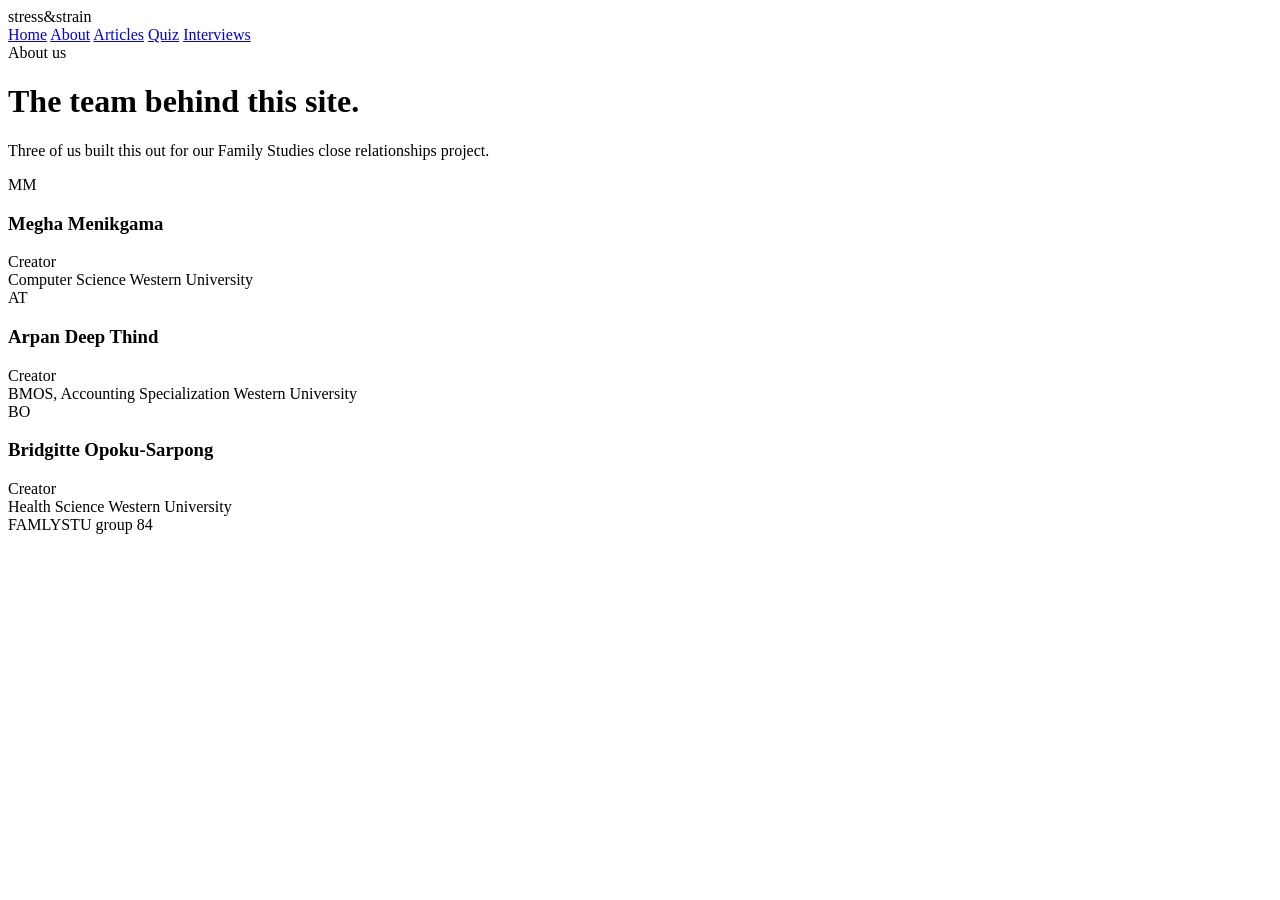
==== commit 1e93f10d: "Add files via upload" ====
--- a/index.html
+++ b/index.html
@@ -3,7 +3,7 @@
 <head>
 <meta charset="UTF-8">
 <meta name="viewport" content="width=device-width, initial-scale=1.0">
-<title>Stress and Strain: Home</title>
+<title>Stress and Strain: About</title>
 <link rel="preconnect" href="https://fonts.googleapis.com">
 <link href="https://fonts.googleapis.com/css2?family=Fraunces:ital,opsz,wght@0,9..144,300;0,9..144,500;0,9..144,600;0,9..144,700;1,9..144,600&family=IBM+Plex+Sans:wght@400;500;600;700&family=IBM+Plex+Mono:wght@400;500&display=swap" rel="stylesheet">
 <link rel="stylesheet" href="style.css">
@@ -16,167 +16,62 @@
 <header class="site-nav">
   <div class="brand">stress<span>&amp;</span>strain</div>
   <nav class="links">
-    <a href="#home">Home</a>
+    <a href="index.html">Home</a>
     <a href="about.html">About</a>
-    <a href="#articles">Articles</a>
+    <a href="index.html#articles">Articles</a>
     <a href="quiz.html">Quiz</a>
     <a href="interviews.html">Interviews</a>
   </nav>
 </header>
 
-<div class="page-frame">
+<main class="simple-main">
 
-  <div class="rail">
-    <svg viewBox="0 0 120 1000" preserveAspectRatio="none">
-      <path id="curve-a" class="curve-path" d="M60,10 C70,60 50,90 66,150 C80,200 46,230 64,300 C82,350 30,400 78,470 C110,510 40,540 82,610 L96,660" />
-      <path id="curve-b" class="curve-path mended" d="M96,660 C60,700 118,720 62,760 C40,790 96,830 58,880 C34,910 88,940 66,990" />
-      <circle id="curve-marker" class="curve-marker" cx="60" cy="10" />
-    </svg>
+  <div class="page-hero reveal in">
+    <div class="eyebrow">About us</div>
+    <h1>The team behind this site.</h1>
+    <p>Three of us built this out for our Family Studies close relationships project.</p>
   </div>
 
-  <main>
+  <section class="reveal">
+    <div class="about-grid">
+      <div class="creator-card" style="--accent:var(--elastic)">
+        <div class="creator-avatar">MM</div>
+        <h3 class="creator-name">Megha Menikgama</h3>
+        <div class="creator-role">Creator</div>
+        <div class="creator-detail">
+          <span>Computer Science</span>
+          <span class="school">Western University</span>
+        </div>
+      </div>
+      <div class="creator-card" style="--accent:var(--yield)">
+        <div class="creator-avatar">AT</div>
+        <h3 class="creator-name">Arpan Deep Thind</h3>
+        <div class="creator-role">Creator</div>
+        <div class="creator-detail">
+          <span>BMOS, Accounting Specialization</span>
+          <span class="school">Western University</span>
+        </div>
+      </div>
+      <div class="creator-card" style="--accent:var(--repair)">
+        <div class="creator-avatar">BO</div>
+        <h3 class="creator-name">Bridgitte Opoku-Sarpong</h3>
+        <div class="creator-role">Creator</div>
+        <div class="creator-detail">
+          <span>Health Science</span>
+          <span class="school">Western University</span>
+        </div>
+      </div>
+    </div>
+  </section>
 
-    <section class="hero" id="home">
-      <div class="eyebrow reveal in">Family Studies &middot; Close Relationships Project</div>
-      <h1 class="hero-title reveal in">What happens to a relationship <em>under load</em>?</h1>
+  <footer>
+    <div>FAMLYSTU group 84</div>
+  </footer>
 
-      <svg class="hero-graph reveal in" viewBox="0 0 420 90">
-        <path d="M0,70 C40,20 60,80 100,40 C140,10 160,75 200,45 C240,20 260,60 300,30 C330,10 350,55 420,25" />
-      </svg>
-
-      <div class="letter reveal in">
-        <p>Dear reader,</p>
-        <p>It usually starts with something small.</p>
-        <p>A minor disagreement turns into some silent treatment. Maybe your text goes unanswered for hours. Your partner seems more distant than usual. Conversations become shorter. You begin to think: <em>Did I do something wrong?</em></p>
-        <p>No relationship is perfect. The truth is that every close relationship experiences moments of stress. Whether it's a friendship, family relationship, or a romantic partnership, everyone faces challenges that can create wear and tear over time. In fact, these situations often shape how we view ourselves and the people closest to us.</p>
-        <p>That's exactly what this website is about. Together, we'll explore the different factors that can place stress on close relationships. Through the various concepts presented, our goal is to make the stresses and strains that affect close relationships more engaging and easier to understand.</p>
-        <p>We hope this website gives you a better understanding of the challenges that relationships face and encourages you to reflect on the connections you have with the people around you.</p>
-        <p>Thank you for taking the time to visit!</p>
-        <p class="letter-sign">Sincerely,<br>Group 84</p>
-      </div>
-
-      <div class="reflection-callout reveal in">
-        <div class="topic-kicker">Before you begin</div>
-        <p>Think about one of your closest relationships. What is one challenge that has tested that relationship, and how did it change the way you viewed the other person?</p>
-      </div>
-
-      <div class="scroll-cue reveal in">
-        keep scrolling
-        <svg width="14" height="14" viewBox="0 0 24 24" fill="none" stroke="currentColor" stroke-width="2"><path d="M5 9l7 7 7-7"/></svg>
-      </div>
-    </section>
-
-    <figure class="mood-banner reveal">
-      <img src="images/mood-solo.png" alt="stressed man on couch">
-      <div class="mood-caption">Sometimes it starts with something you can't quite name</div>
-    </figure>
-
-    <div class="stage-divider reveal-left" id="articles" style="--accent:var(--elastic)">
-      <span class="stage-num">Articles</span>
-      <span class="stage-title">Where it starts to bend</span>
-    </div>
-
-    <a class="topic-row topic reveal" style="--accent:var(--elastic)" href="story.html?story=perceived-relational-value">
-      <div class="topic-icon"><svg viewBox="0 0 24 24" fill="none" stroke="currentColor" stroke-width="1.6"><circle cx="12" cy="12" r="9"/><path d="M8 12h8M12 8v8"/></svg></div>
-      <div class="topic-head-text">
-        <div class="topic-kicker">Story</div>
-        <h2 class="topic-title">Feeling Taken for Granted? Understanding Perceived Relational Value</h2>
-      </div>
-      <div class="topic-arrow"><svg viewBox="0 0 24 24" fill="none" stroke="currentColor" stroke-width="2"><path d="M9 18l6-6-6-6"/></svg></div>
-    </a>
-
-    <a class="topic-row topic reveal" style="--accent:var(--elastic)" href="story.html?story=ostracism">
-      <div class="topic-icon"><svg viewBox="0 0 24 24" fill="none" stroke="currentColor" stroke-width="1.7"><path d="M12 15a3 3 0 100-6 3 3 0 000 6z"/><path d="M2 12s3.5-7 10-7 10 7 10 7-3.5 7-10 7-10-7-10-7z" stroke-dasharray="2 3"/></svg></div>
-      <div class="topic-head-text">
-        <div class="topic-kicker">Story</div>
-        <h2 class="topic-title">The Silent Treatment: Understanding Ostracism</h2>
-      </div>
-      <div class="topic-arrow"><svg viewBox="0 0 24 24" fill="none" stroke="currentColor" stroke-width="2"><path d="M9 18l6-6-6-6"/></svg></div>
-    </a>
-
-    <a class="topic-row topic reveal" style="--accent:var(--yield)" href="story.html?story=jealousy-types">
-      <div class="topic-icon"><svg viewBox="0 0 24 24" fill="none" stroke="currentColor" stroke-width="1.6"><path d="M12 2l2.4 6.9L21 9l-5.5 4.3L17 21l-5-3.7L7 21l1.5-7.7L3 9l6.6-0.1z"/></svg></div>
-      <div class="topic-head-text">
-        <div class="topic-kicker">Story</div>
-        <h2 class="topic-title">Jealousy: When Relationships Feel Threatened</h2>
-      </div>
-      <div class="topic-arrow"><svg viewBox="0 0 24 24" fill="none" stroke="currentColor" stroke-width="2"><path d="M9 18l6-6-6-6"/></svg></div>
-    </a>
-
-    <a class="topic-row topic reveal" style="--accent:var(--yield)" href="story.html?story=evolutionary-perspective">
-      <div class="topic-icon"><svg viewBox="0 0 24 24" fill="none" stroke="currentColor" stroke-width="1.6"><path d="M3 12h4l3-9 4 18 3-9h4"/></svg></div>
-      <div class="topic-head-text">
-        <div class="topic-kicker">Story</div>
-        <h2 class="topic-title">The Evolutionary Perspective</h2>
-      </div>
-      <div class="topic-arrow"><svg viewBox="0 0 24 24" fill="none" stroke="currentColor" stroke-width="2"><path d="M9 18l6-6-6-6"/></svg></div>
-    </a>
-
-    <figure class="mood-banner reveal">
-      <img src="images/mood-couple.png" alt="couple upset">
-      <div class="mood-caption">And sometimes it's something both people can feel</div>
-    </figure>
-
-    <div class="stage-divider reveal-left" id="articles2" style="--accent:var(--fracture)">
-      <span class="stage-num">Articles</span>
-      <span class="stage-title">Where it breaks and mends</span>
-    </div>
-
-    <a class="topic-row topic reveal" style="--accent:var(--plastic)" href="story.html?story=lying">
-      <div class="topic-icon"><svg viewBox="0 0 24 24" fill="none" stroke="currentColor" stroke-width="1.6"><path d="M9 12h6M9 16h6M9 8h6"/><rect x="4" y="4" width="16" height="16" rx="2"/></svg></div>
-      <div class="topic-head-text">
-        <div class="topic-kicker">Story</div>
-        <h2 class="topic-title">Why Do We Lie to The People We Care About?</h2>
-      </div>
-      <div class="topic-arrow"><svg viewBox="0 0 24 24" fill="none" stroke="currentColor" stroke-width="2"><path d="M9 18l6-6-6-6"/></svg></div>
-    </a>
-
-    <a class="topic-row topic reveal" style="--accent:var(--plastic)" href="story.html?story=betrayal">
-      <div class="topic-icon"><svg viewBox="0 0 24 24" fill="none" stroke="currentColor" stroke-width="1.6"><path d="M12 2C8 2 4 6 4 10c0 5 8 12 8 12s8-7 8-12c0-4-4-8-8-8z"/><path d="M9 10l2 2 4-4" stroke-dasharray="1 3"/></svg></div>
-      <div class="topic-head-text">
-        <div class="topic-kicker">Story</div>
-        <h2 class="topic-title">Why Betrayal Hurts So Much</h2>
-      </div>
-      <div class="topic-arrow"><svg viewBox="0 0 24 24" fill="none" stroke="currentColor" stroke-width="2"><path d="M9 18l6-6-6-6"/></svg></div>
-    </a>
-
-    <a class="topic-row topic reveal" style="--accent:var(--fracture)" href="story.html?story=revenge">
-      <div class="topic-icon"><svg viewBox="0 0 24 24" fill="none" stroke="currentColor" stroke-width="1.5"><path d="M13 2L4 14h6l-1 8 9-12h-6z"/></svg></div>
-      <div class="topic-head-text">
-        <div class="topic-kicker">Story</div>
-        <h2 class="topic-title">When Hurt Turns Into Revenge</h2>
-      </div>
-      <div class="topic-arrow"><svg viewBox="0 0 24 24" fill="none" stroke="currentColor" stroke-width="2"><path d="M9 18l6-6-6-6"/></svg></div>
-    </a>
-
-    <a class="topic-row topic reveal" style="--accent:var(--repair)" href="story.html?story=forgiveness-ruth-berger">
-      <div class="topic-icon"><svg viewBox="0 0 24 24" fill="none" stroke="currentColor" stroke-width="1.5"><path d="M20.8 4.6a5.5 5.5 0 00-7.8 0L12 5.5l-1-.9a5.5 5.5 0 00-7.8 7.8L12 21l8.8-8.6a5.5 5.5 0 000-7.8z"/></svg></div>
-      <div class="topic-head-text">
-        <div class="topic-kicker">Story</div>
-        <h2 class="topic-title">What Does It Really Mean to Forgive?</h2>
-      </div>
-      <div class="topic-caret"><svg viewBox="0 0 24 24" fill="none" stroke="currentColor" stroke-width="2"><path d="M9 18l6-6-6-6"/></svg></div>
-    </a>
-
-    <div class="quiz-teaser reveal">
-      <div>
-        <h2>Think you caught it all?</h2>
-        <p>Take a ten question quiz covering everything above and see how you score.</p>
-      </div>
-      <a class="quiz-teaser-btn" href="quiz.html">Take the quiz</a>
-    </div>
-
-    <footer>
-      <div>FAMLYSTU group 84</div>
-    </footer>
-
-  </main>
-</div>
+</main>
 
 <script>
-  // fade-in-on-scroll thing. anything with class "reveal" but not "in" gets
-  // watched, and once it's in view we just add "in" and let css handle the
-  // actual animation
+  // same fade-in observer used on every page
   const revealEls = document.querySelectorAll('.reveal:not(.in)');
   const io = new IntersectionObserver((entries) => {
     entries.forEach(e => {
@@ -196,76 +91,11 @@
     const pct = scrollHeight > 0 ? (scrollTop / scrollHeight) * 100 : 0;
     bar.style.width = pct + '%';
     bar.style.backgroundPosition = pct + '% 0%';
-    return pct/100;
   }
-
-  // the squiggly line in the side rail. drawn with the classic svg trick -
-  // set stroke-dasharray to the full path length, then animate the offset
-  // down to 0 as you scroll. pathB is the "mended" gold half after the break
-  const pathA = document.getElementById('curve-a');
-  const pathB = document.getElementById('curve-b');
-  const marker = document.getElementById('curve-marker');
-  const lenA = pathA.getTotalLength();
-  const lenB = pathB.getTotalLength();
-  pathA.style.strokeDasharray = lenA;
-  pathA.style.strokeDashoffset = lenA;
-  pathB.style.strokeDasharray = lenB;
-  pathB.style.strokeDashoffset = lenB;
-
-  const splitFraction = 0.62; // where along the scroll the "break" happens
-
-  function hexToRgb(hex){
-    const v = parseInt(hex.slice(1),16);
-    return [(v>>16)&255, (v>>8)&255, v&255];
-  }
-  function rgbToStr(rgb){ return 'rgb(' + rgb.map(Math.round).join(',') + ')'; }
-  function lerpColor(stops, t){
-    t = Math.max(0, Math.min(1, t));
-    const segCount = stops.length - 1;
-    const seg = Math.min(Math.floor(t * segCount), segCount - 1);
-    const localT = (t * segCount) - seg;
-    const c1 = hexToRgb(stops[seg]);
-    const c2 = hexToRgb(stops[seg+1]);
-    const mixed = c1.map((c,i)=> c + (c2[i]-c)*localT);
-    return rgbToStr(mixed);
-  }
-
-  const stopsA = ['#33D9B2', '#FFC94D', '#FF8A3D'];
-  const stopsB = ['#FF4D6D', '#E17FE0'];
-
-  function updateCurve(fraction){
-    if(fraction <= splitFraction){
-      const localFrac = fraction / splitFraction;
-      pathA.style.strokeDashoffset = lenA * (1 - localFrac);
-      pathB.style.strokeDashoffset = lenB;
-      const pt = pathA.getPointAtLength(lenA * localFrac);
-      const col = lerpColor(stopsA, localFrac);
-      marker.setAttribute('cx', pt.x);
-      marker.setAttribute('cy', pt.y);
-      marker.setAttribute('fill', col);
-      pathA.style.stroke = col;
-    } else {
-      pathA.style.strokeDashoffset = 0;
-      pathA.style.stroke = stopsA[stopsA.length-1];
-      const localFrac = Math.min((fraction - splitFraction) / (1 - splitFraction), 1);
-      pathB.style.strokeDashoffset = lenB * (1 - localFrac);
-      const pt = pathB.getPointAtLength(lenB * localFrac);
-      const col = lerpColor(stopsB, localFrac);
-      marker.setAttribute('cx', pt.x);
-      marker.setAttribute('cy', pt.y);
-      marker.setAttribute('fill', col);
-      pathB.style.stroke = col;
-    }
-  }
-
   let ticking = false;
   function onScroll(){
     if(!ticking){
-      window.requestAnimationFrame(()=>{
-        const frac = updateProgress();
-        updateCurve(frac);
-        ticking = false;
-      });
+      window.requestAnimationFrame(()=>{ updateProgress(); ticking = false; });
       ticking = true;
     }
   }
--- a/style.css
+++ b/style.css
@@ -1,1823 +1,749 @@
-
-  /* main stylesheet for the site - shared across every page.
-     colors are all css vars so the accent per stage/story is easy
-     to swap (see the --accent stuff further down, that one's the
-     annoying part to remember when adding a new page lol) */
-  :root{
-    --bg:#121018;
-    --bg-panel:#1B1826;
-    --bg-card:#211E2E;
-    --ink:#F5F2EA;
-    --muted:#B7B1C6;
-    --line:rgba(255,255,255,0.09);
-    --elastic:#33D9B2; /* teal - stage 1 stuff */
-    --yield:#FFC94D;   /* amber */
-    --plastic:#FF8A3D; /* orange */
-    --fracture:#FF4D6D;/* red-ish, revenge/fracture stage */
-    --repair:#E17FE0;  /* pink, forgiveness */
-    --seam:#F2C14E;    /* gold seam color, used sparingly */
-    --serif:'Fraunces', serif;
-    --sans:'IBM Plex Sans', sans-serif;
-    --mono:'IBM Plex Mono', monospace;
-  }
-
-  *{box-sizing:border-box;}
-  html{scroll-behavior:smooth;}
-  body{
-    margin:0;
-    background:var(--bg);
-    color:var(--ink);
-    font-family:var(--sans);
-    line-height:1.6;
-    overflow-x:hidden;
-  }
-
-  @media (prefers-reduced-motion: reduce){
-    *{animation-duration:0.001ms !important; animation-iteration-count:1 !important; transition-duration:0.001ms !important; scroll-behavior:auto !important;}
-  }
-
-  a{color:inherit;}
-
-  .grid-bg{
-    position:fixed;
-    inset:0;
-    z-index:0;
-    background-image:
-      linear-gradient(rgba(255,255,255,0.035) 1px, transparent 1px),
-      linear-gradient(90deg, rgba(255,255,255,0.035) 1px, transparent 1px);
-    background-size:32px 32px, 32px 32px;
-    pointer-events:none;
-  }
-
-  #progress-bar{
-    position:fixed;
-    top:0; left:0;
-    height:3px;
-    width:0%;
-    background:linear-gradient(90deg, var(--elastic), var(--yield), var(--plastic), var(--fracture), var(--repair));
-    background-size:500% 100%;
-    background-position:0% 0%;
-    z-index:500;
-    transition:width 0.08s linear;
-  }
-
-  header.site-nav{
-    position:fixed;
-    top:0; left:0; right:0;
-    z-index:400;
-    display:flex;
-    align-items:center;
-    justify-content:space-between;
-    padding:14px 28px;
-    background:rgba(18,16,24,0.78);
-    backdrop-filter:blur(8px);
-    border-bottom:1px solid var(--line);
-  }
-  .brand{
-    font-family:var(--serif);
-    font-weight:600;
-    font-size:1.05rem;
-    letter-spacing:0.01em;
-  }
-    .brand span{color:var(--fracture);}
-  nav.links{
-    display:flex;
-    gap:22px;
-    font-family:var(--mono);
-    font-size:0.72rem;
-    text-transform:uppercase;
-    letter-spacing:0.08em;
-  }
-  nav.links a{
-    text-decoration:none;
-    opacity:0.75;
-    position:relative;
-    padding-bottom:3px;
-    transition:opacity 0.2s ease, color 0.2s ease;
-  }
-  nav.links a:hover{opacity:1; color:var(--elastic);}
-  nav.links a::after{
-    content:'';
-    position:absolute;
-    left:0; bottom:0;
-    width:0%;
-    height:2px;
-    background:linear-gradient(90deg, var(--elastic), var(--fracture));
-    transition:width 0.25s ease;
-  }
-  nav.links a:hover::after{width:100%;}
-  @media (max-width:760px){
-    nav.links{display:none;}
-  }
-
-  .page-frame{
-    position:relative;
-    z-index:1;
-    display:grid;
-    grid-template-columns:110px 1fr;
-    max-width:1180px;
-    margin:0 auto;
-  }
-  @media (max-width:900px){
-    .page-frame{grid-template-columns:1fr;}
-    .rail{display:none;}
-  }
-
-  .rail{
-    position:sticky;
-    top:0;
-    height:100vh;
-    padding-top:80px;
-  }
-  .rail svg{
-    width:100%;
-    height:calc(100% - 80px);
-    overflow:visible;
-  }
-  .curve-path{
-    fill:none;
-    stroke:var(--elastic);
-    stroke-width:2.6;
-    stroke-linecap:round;
-  }
-  .curve-path.mended{
-    stroke:var(--seam);
-    stroke-dasharray:5 5;
-  }
-  .curve-marker{
-    fill:var(--fracture);
-    r:5;
-  }
-  .curve-point-label{
-    font-family:var(--mono);
-    font-size:8.5px;
-    fill:var(--muted);
-    opacity:0.85;
-  }
-
-  main{
-    position:relative;
-    padding:0 26px 40px 34px;
-  }
-  @media (max-width:900px){
-    main{padding:0 20px 40px;}
-  }
-
-  .reveal{
-    opacity:0;
-    transform:translateY(34px);
-    transition:opacity 0.8s cubic-bezier(.2,.7,.3,1), transform 0.8s cubic-bezier(.2,.7,.3,1);
-  }
-  .reveal.in{
-    opacity:1;
-    transform:translateY(0);
-  }
-  .reveal-left{transform:translateX(-40px);}
-  .reveal-left.in{transform:translateX(0);}
-  .reveal-right{transform:translateX(40px);}
-  .reveal-right.in{transform:translateX(0);}
-  .reveal-scale{transform:scale(0.9);}
-  .reveal-scale.in{transform:scale(1);}
-
-  .hero{
-    min-height:100vh;
-    display:flex;
-    flex-direction:column;
-    justify-content:center;
-    padding-top:70px;
-    position:relative;
-  }
-  .eyebrow{
-    font-family:var(--mono);
-    font-size:0.78rem;
-    text-transform:uppercase;
-    letter-spacing:0.14em;
-    color:var(--elastic);
-    display:flex;
-    align-items:center;
-    gap:10px;
-    margin-bottom:18px;
-  }
-  .eyebrow::before{
-    content:'';
-    width:26px;
-    height:2px;
-    background:var(--fracture);
-    display:inline-block;
-  }
-  h1.hero-title{
-    font-family:var(--serif);
-    font-weight:700;
-    font-size:clamp(2.6rem, 7vw, 5.6rem);
-    line-height:1.02;
-    margin:0 0 26px 0;
-    max-width:14ch;
-    color:var(--ink);
-  }
-  h1.hero-title em{
-    font-style:italic;
-    font-weight:600;
-    background:linear-gradient(90deg, var(--fracture), var(--repair));
-    -webkit-background-clip:text;
-    background-clip:text;
-    color:transparent;
-  }
-  .hero-sub{
-    max-width:52ch;
-    font-size:1.08rem;
-    color:var(--muted);
-    margin-bottom:34px;
-  }
-  .hero-meta{
-    display:flex;
-    gap:34px;
-    flex-wrap:wrap;
-    font-family:var(--mono);
-    font-size:0.75rem;
-    color:var(--elastic);
-    opacity:0.9;
-  }
-  .scroll-cue{
-    margin-top:60px;
-    display:flex;
-    align-items:center;
-    gap:10px;
-    font-family:var(--mono);
-    font-size:0.72rem;
-    text-transform:uppercase;
-    letter-spacing:0.1em;
-    color:var(--elastic);
-  }
-  .scroll-cue svg{
-    animation:bob 1.8s ease-in-out infinite;
-  }
-  @keyframes bob{
-    0%,100%{transform:translateY(0);}
-    50%{transform:translateY(7px);}
-  }
-
-  .hero-graph{
-    margin-top:10px;
-    width:100%;
-    max-width:420px;
-    height:90px;
-  }
-  .hero-graph path{
-    fill:none;
-    stroke:var(--fracture);
-    stroke-width:2.4;
-    stroke-linecap:round;
-    stroke-dasharray:420;
-    stroke-dashoffset:420;
-    animation:draw-hero 2.4s 0.4s cubic-bezier(.3,.8,.3,1) forwards;
-  }
-  @keyframes draw-hero{
-    to{stroke-dashoffset:0;}
-  }
-
-  .stage-divider{
-    display:flex;
-    align-items:baseline;
-    gap:16px;
-    margin:120px 0 46px 0;
-    padding-bottom:14px;
-    border-bottom:1px solid var(--line);
-  }
-  .stage-num{
-    font-family:var(--mono);
-    font-size:0.78rem;
-    color:var(--accent, var(--fracture));
-    letter-spacing:0.06em;
-  }
-  .stage-title{
-    font-family:var(--serif);
-    font-weight:600;
-    font-size:clamp(1.5rem,3.4vw,2.3rem);
-  }
-  .stage-note{
-    font-family:var(--mono);
-    font-size:0.7rem;
-    color:var(--muted);
-    text-transform:uppercase;
-    letter-spacing:0.08em;
-    margin-left:auto;
-    text-align:right;
-    max-width:22ch;
-  }
-  @media (max-width:640px){
-    .stage-divider{flex-wrap:wrap;}
-    .stage-note{margin-left:0;}
-  }
-
-  .topic{
-    margin-bottom:88px;
-    padding-bottom:6px;
-  }
-  .topic-head{
-    display:flex;
-    gap:18px;
-    align-items:flex-start;
-    margin-bottom:18px;
-  }
-  .topic-icon{
-    flex:0 0 auto;
-    width:46px;height:46px;
-    border-radius:50%;
-    background:var(--bg-card);
-    border:1.5px solid var(--accent, var(--elastic));
-    display:flex;align-items:center;justify-content:center;
-    transition:transform 0.4s ease, box-shadow 0.4s ease;
-  }
-  .topic:hover .topic-icon{
-    transform:rotate(-8deg) scale(1.08);
-    border-width:2px;
-  }
-  .topic-icon svg{width:22px;height:22px;stroke:var(--accent, var(--elastic));}
-  h2.topic-title{
-    font-family:var(--serif);
-    font-weight:600;
-    font-size:clamp(1.3rem, 2.6vw, 1.85rem);
-    margin:0 0 4px 0;
-  }
-  .topic-kicker{
-    font-family:var(--mono);
-    font-size:0.7rem;
-    text-transform:uppercase;
-    letter-spacing:0.08em;
-    color:var(--accent, var(--elastic));
-    opacity:0.9;
-  }
-  .topic-teaser{
-    max-width:62ch;
-    color:var(--muted);
-    margin:0 0 22px 74px;
-  }
-  @media (max-width:640px){
-    .topic-teaser{margin-left:0;}
-  }
-
-  .placeholder{
-    margin-left:74px;
-    border:1.5px dashed var(--accent, var(--fracture));
-    background:var(--bg-panel);
-    border-radius:4px;
-    padding:20px 22px;
-    position:relative;
-    font-family:var(--mono);
-    font-size:0.82rem;
-    color:var(--muted);
-  }
-  @media (max-width:640px){
-    .placeholder{margin-left:0;}
-  }
-  .placeholder .tag{
-    position:absolute;
-    top:-11px;
-    left:16px;
-    background:var(--bg);
-    padding:0 8px;
-    font-size:0.65rem;
-    letter-spacing:0.08em;
-    text-transform:uppercase;
-    color:var(--accent, var(--fracture));
-  }
-  .placeholder p{margin:0 0 8px 0;}
-  .placeholder p:last-child{margin-bottom:0;}
-  .prompt-line{
-    margin-top:14px;
-    padding-top:12px;
-    border-top:1px dotted var(--line);
-    font-style:italic;
-    color:var(--accent, var(--elastic));
-  }
-
-  .flip-row{
-    display:grid;
-    grid-template-columns:repeat(auto-fit, minmax(210px, 1fr));
-    gap:18px;
-    margin:26px 0 26px 74px;
-  }
-  @media (max-width:640px){.flip-row{margin-left:0;}}
-  .flip-card{
-    perspective:1000px;
-    height:150px;
-  }
-  .flip-inner{
-    position:relative;
-    width:100%;height:100%;
-    transition:transform 0.6s cubic-bezier(.3,.7,.3,1);
-    transform-style:preserve-3d;
-  }
-  .flip-card:hover .flip-inner{transform:rotateY(180deg);}
-  .flip-face{
-    position:absolute;
-    inset:0;
-    backface-visibility:hidden;
-    border-radius:6px;
-    padding:16px;
-    display:flex;
-    flex-direction:column;
-    justify-content:center;
-  }
-  .flip-front{
-    background:linear-gradient(135deg, var(--yield), var(--plastic));
-    color:#241A0C;
-    box-shadow:0 6px 18px rgba(0,0,0,0.3);
-  }
-  .flip-front .fl-label{
-    font-family:var(--mono);
-    font-size:0.65rem;
-    text-transform:uppercase;
-    letter-spacing:0.08em;
-    opacity:0.75;
-  }
-  .flip-front h3{
-    font-family:var(--serif);
-    font-weight:600;
-    font-size:1.15rem;
-    margin:6px 0 0 0;
-  }
-  .flip-back{
-    background:var(--bg-card);
-    transform:rotateY(180deg);
-    font-size:0.85rem;
-    border:1px solid var(--yield);
-    color:var(--muted);
-  }
-
-  .note{
-    display:inline-block;
-    background:#FFE07D;
-    border:1px solid rgba(0,0,0,0.1);
-    box-shadow:3px 4px 10px rgba(0,0,0,0.35);
-    padding:12px 16px;
-    font-family:var(--mono);
-    font-size:0.78rem;
-    color:#332405;
-    margin:6px 10px 6px 74px;
-    transform:rotate(-2deg);
-    transition:transform 0.25s ease;
-  }
-  .note:hover{transform:rotate(0deg) scale(1.05);}
-  @media (max-width:640px){.note{margin-left:0;}}
-
-  .fracture-block{
-    margin:40px 74px 40px 74px;
-    text-align:center;
-    padding:34px 20px;
-    position:relative;
-  }
-  @media (max-width:640px){.fracture-block{margin:40px 0;}}
-  .crack{
-    width:80%;
-    max-width:340px;
-    margin:0 auto 18px auto;
-    display:block;
-  }
-  .crack path{
-    fill:none;
-    stroke:var(--fracture);
-    stroke-width:2.4;
-    stroke-dasharray:300;
-    stroke-dashoffset:300;
-  }
-  .fracture-block.in .crack path{
-    animation:crack-draw 1s ease forwards;
-  }
-  @keyframes crack-draw{to{stroke-dashoffset:0;}}
-  .fracture-word{
-    font-family:var(--serif);
-    font-style:italic;
-    font-weight:600;
-    font-size:1.6rem;
-    color:var(--fracture);
-  }
-
-  .case-study{
-    margin-left:74px;
-    border-left:3px solid var(--seam);
-    padding:6px 0 6px 22px;
-  }
-  @media (max-width:640px){.case-study{margin-left:0;}}
-  .case-study h4{
-    font-family:var(--serif);
-    font-weight:600;
-    margin:0 0 6px 0;
-    font-size:1.15rem;
-    color:var(--seam);
-  }
-  .case-study p{color:var(--muted);}
-
-  .engage{
-    margin-top:130px;
-    padding:60px 40px;
-    background:linear-gradient(160deg, var(--bg-panel), #241831);
-    color:var(--ink);
-    border-radius:10px;
-    position:relative;
-    overflow:hidden;
-    border:1px solid var(--line);
-  }
-  .engage h2{
-    font-family:var(--serif);
-    font-size:clamp(1.6rem,3.6vw,2.4rem);
-    margin:0 0 10px 0;
-    max-width:16ch;
-    position:relative;
-  }
-  .engage p.lead{
-    max-width:56ch;
-    color:var(--muted);
-    margin-bottom:30px;
-    position:relative;
-  }
-  .comment-form{
-    display:flex;
-    gap:12px;
-    flex-wrap:wrap;
-    margin-bottom:36px;
-    position:relative;
-  }
-  .comment-form input, .comment-form textarea{
-    font-family:var(--sans);
-    background:rgba(255,255,255,0.06);
-    border:1px solid rgba(255,255,255,0.2);
-    border-radius:5px;
-    padding:11px 13px;
-    color:var(--ink);
-    flex:1 1 200px;
-  }
-  .comment-form input:focus, .comment-form textarea:focus{
-    outline:none;
-    border-color:var(--elastic);
-  }
-  .comment-form textarea{flex:1 1 100%; min-height:70px; resize:vertical;}
-  .comment-form ::placeholder{color:#8A84A0;}
-  .comment-form button{
-    font-family:var(--mono);
-    text-transform:uppercase;
-    letter-spacing:0.08em;
-    font-size:0.78rem;
-    background:linear-gradient(90deg, var(--fracture), var(--repair));
-    color:#20101E;
-    font-weight:600;
-    border:none;
-    padding:12px 22px;
-    border-radius:5px;
-    cursor:pointer;
-    transition:transform 0.15s ease, box-shadow 0.2s ease;
-  }
-  .comment-form button:hover{box-shadow:0 4px 14px rgba(0,0,0,0.35); transform:translateY(-2px);}
-  .comment-form button:active{transform:translateY(0);}
-  #comment-list{
-    display:grid;
-    gap:14px;
-    position:relative;
-  }
-  .comment{
-    background:rgba(255,255,255,0.05);
-    border-left:3px solid var(--seam);
-    padding:14px 16px;
-    border-radius:4px;
-    animation:pop-in 0.4s ease;
-  }
-  @keyframes pop-in{
-    from{opacity:0; transform:translateY(8px);}
-    to{opacity:1; transform:translateY(0);}
-  }
-  .comment .who{
-    font-family:var(--mono);
-    font-size:0.7rem;
-    color:var(--seam);
-    text-transform:uppercase;
-    letter-spacing:0.06em;
-    margin-bottom:4px;
-  }
-  .invite-note{
-    margin-top:26px;
-    font-family:var(--mono);
-    font-size:0.72rem;
-    color:#8A84A0;
-    position:relative;
-  }
-
-  footer{
-    margin-top:80px;
-    padding:40px 0 60px 0;
-    border-top:1px solid var(--line);
-    font-family:var(--mono);
-    font-size:0.75rem;
-    color:var(--muted);
-    display:flex;
-    justify-content:space-between;
-    flex-wrap:wrap;
-    gap:16px;
-  }
-  footer .credits div{margin-bottom:4px;}
-
-  /* about page - creator cards */
-  .about{
-    margin-top:130px;
-  }
-  .about-head{
-    max-width:60ch;
-    margin-bottom:44px;
-  }
-  .about-head .topic-kicker{color:var(--elastic);}
-  .about-head h2{
-    font-family:var(--serif);
-    font-weight:600;
-    font-size:clamp(1.7rem,3.6vw,2.5rem);
-    margin:6px 0 14px 0;
-  }
-  .about-head p{
-    color:var(--muted);
-    max-width:56ch;
-  }
-  .about-grid{
-    display:grid;
-    grid-template-columns:repeat(auto-fit, minmax(230px, 1fr));
-    gap:22px;
-  }
-  .creator-card{
-    background:var(--bg-card);
-    border:1px solid var(--line);
-    border-top:3px solid var(--accent, var(--elastic));
-    border-radius:8px;
-    padding:26px 24px;
-    transition:transform 0.35s cubic-bezier(.3,.7,.3,1), box-shadow 0.35s ease;
-  }
-  .creator-card:hover{
-    transform:translateY(-8px);
-    box-shadow:0 14px 30px rgba(0,0,0,0.35);
-  }
-  .creator-avatar{
-    width:58px;height:58px;
-    border-radius:50%;
-    background:linear-gradient(135deg, var(--accent, var(--elastic)), var(--bg-card));
-    display:flex;align-items:center;justify-content:center;
-    font-family:var(--serif);
-    font-weight:600;
-    font-size:1.15rem;
-    color:#14121B;
-    margin-bottom:18px;
-    transition:transform 0.4s ease;
-  }
-  .creator-card:hover .creator-avatar{transform:rotate(-6deg) scale(1.06);}
-  .creator-name{
-    font-family:var(--serif);
-    font-weight:600;
-    font-size:1.25rem;
-    margin:0 0 6px 0;
-  }
-  .creator-role{
-    font-family:var(--mono);
-    font-size:0.72rem;
-    text-transform:uppercase;
-    letter-spacing:0.07em;
-    color:var(--accent, var(--elastic));
-    margin-bottom:14px;
-  }
-  .creator-detail{
-    font-size:0.9rem;
-    color:var(--muted);
-    display:flex;
-    flex-direction:column;
-    gap:4px;
-  }
-  .creator-detail span.school{
-    font-family:var(--mono);
-    font-size:0.75rem;
-    color:var(--ink);
-    opacity:0.8;
-  }
-
-  ::selection{background:var(--fracture); color:#fff;}
-
-  /* generic wrapper for pages that arent the home page layout */
-  .simple-main{
-    max-width:900px;
-    margin:0 auto;
-    padding:130px 26px 60px;
-    position:relative;
-    z-index:1;
-  }
-  .page-hero{
-    margin-bottom:56px;
-  }
-  .page-hero h1{
-    font-family:var(--serif);
-    font-weight:700;
-    font-size:clamp(2.1rem, 5vw, 3.4rem);
-    line-height:1.05;
-    margin:14px 0 20px 0;
-    max-width:16ch;
-  }
-  .page-hero p{
-    max-width:60ch;
-    color:var(--muted);
-    font-size:1.05rem;
-  }
-
-  .interview-grid{
-    display:grid;
-    grid-template-columns:repeat(auto-fit, minmax(260px, 1fr));
-    gap:22px;
-    margin-top:10px;
-  }
-  .interview-card{
-    background:var(--bg-card);
-    border:1px solid var(--line);
-    border-left:3px solid var(--accent, var(--elastic));
-    border-radius:8px;
-    padding:24px 24px;
-    transition:transform 0.3s cubic-bezier(.3,.7,.3,1);
-  }
-  .interview-card:hover{
-    transform:translateY(-6px);
-  }
-  .interview-topic{
-    font-family:var(--mono);
-    font-size:0.68rem;
-    text-transform:uppercase;
-    letter-spacing:0.07em;
-    color:var(--accent, var(--elastic));
-    margin-bottom:10px;
-  }
-  .interview-meta{
-    font-family:var(--mono);
-    font-size:0.75rem;
-    color:var(--muted);
-    margin-bottom:14px;
-  }
-  .interview-quote{
-    font-family:var(--serif);
-    font-style:italic;
-    font-size:1.05rem;
-    color:var(--ink);
-    margin:0 0 18px 0;
-    line-height:1.5;
-  }
-  .media-placeholder{
-    display:flex;
-    align-items:center;
-    gap:12px;
-    background:var(--bg-panel);
-    border:1px dashed var(--line);
-    border-radius:6px;
-    padding:12px 14px;
-    font-family:var(--mono);
-    font-size:0.72rem;
-    color:var(--muted);
-  }
-  .play-badge{
-    width:30px;height:30px;
-    border-radius:50%;
-    background:var(--accent, var(--elastic));
-    display:flex;align-items:center;justify-content:center;
-    flex:0 0 auto;
-  }
-  .play-badge svg{width:11px;height:11px;fill:#14121B;}
-  .consent-note{
-    margin:46px 0 50px 0;
-    padding:22px 24px;
-    border:1px solid var(--line);
-    border-radius:8px;
-    background:var(--bg-panel);
-    font-size:0.92rem;
-    color:var(--muted);
-  }
-  .consent-note strong{color:var(--ink);}
-
-  .project-glance{
-    display:flex;
-    gap:34px;
-    flex-wrap:wrap;
-    font-family:var(--mono);
-    font-size:0.78rem;
-    color:var(--elastic);
-    margin-bottom:56px;
-    padding-bottom:30px;
-    border-bottom:1px solid var(--line);
-  }
-
-  /* these used to be accordions, switched to plain links so each
-     story opens its own page instead */
-  a.topic-row{
-    display:flex;
-    gap:18px;
-    align-items:flex-start;
-    padding:18px 0;
-    border-bottom:1px solid var(--line);
-    text-decoration:none;
-    color:inherit;
-  }
-  .topic-row .topic-title{
-    transition:text-shadow 0.35s ease, color 0.35s ease;
-  }
-  .topic-row:hover .topic-title{
-    text-shadow:0 0 18px var(--accent, var(--elastic));
-  }
-  .topic-head-text{flex:1 1 auto;}
-  .topic-arrow, .topic-caret{
-    flex:0 0 auto;
-    margin-left:auto;
-    margin-top:12px;
-    color:var(--accent, var(--elastic));
-    transition:transform 0.3s ease;
-  }
-  .topic-arrow svg, .topic-caret svg{width:16px;height:16px;}
-  .topic-row:hover .topic-arrow, .topic-row:hover .topic-caret{transform:translateX(5px);}
-  .draft-tag{
-    display:inline-block;
-    font-family:var(--mono);
-    font-size:0.62rem;
-    text-transform:uppercase;
-    letter-spacing:0.06em;
-    color:var(--accent, var(--elastic));
-    border:1px solid var(--accent, var(--elastic));
-    padding:2px 7px;
-    border-radius:3px;
-    margin-right:9px;
-    vertical-align:middle;
-  }
-  .topic-placeholder{
-    font-family:var(--mono);
-    font-size:0.85rem;
-    line-height:1.7;
-    color:var(--muted);
-    max-width:62ch;
-    margin:0;
-  }
-
-  /* story.html stuff */
-  .back-link{
-    display:inline-flex;
-    align-items:center;
-    gap:8px;
-    font-family:var(--mono);
-    font-size:0.75rem;
-    text-transform:uppercase;
-    letter-spacing:0.08em;
-    color:var(--muted);
-    text-decoration:none;
-    margin-bottom:36px;
-    transition:color 0.2s ease;
-  }
-  .back-link:hover{color:var(--elastic);}
-  .back-link svg{width:14px;height:14px;}
-  .story-hero{
-    display:flex;
-    gap:22px;
-    align-items:flex-start;
-    margin-bottom:36px;
-  }
-  .story-hero .topic-icon{
-    width:60px;height:60px;
-  }
-  .story-hero .topic-icon svg{width:26px;height:26px;}
-  .story-hero h1{
-    font-family:var(--serif);
-    font-weight:700;
-    font-size:clamp(1.8rem, 4vw, 2.7rem);
-    margin:8px 0 0 0;
-    line-height:1.1;
-  }
-
-  /* interview cards - dropdown w/ video player inside */
-  details.interview-card{
-    background:var(--bg-card);
-    border:1px solid var(--line);
-    border-left:3px solid var(--accent, var(--elastic));
-    border-radius:8px;
-    padding:20px 22px;
-    margin-bottom:18px;
-  }
-  summary.interview-summary{
-    display:flex;
-    justify-content:space-between;
-    align-items:center;
-    cursor:pointer;
-    list-style:none;
-    gap:14px;
-  }
-  summary.interview-summary::-webkit-details-marker{display:none;}
-  summary.interview-summary::marker{content:'';}
-  .interview-body{
-    padding-top:20px;
-  }
-  .media-player{
-    background:#0B0A10;
-    border-radius:8px;
-    overflow:hidden;
-    border:1px solid var(--line);
-    margin-top:16px;
-  }
-  .media-player-visual{
-    position:relative;
-    aspect-ratio:16/9;
-    display:flex;
-    align-items:center;
-    justify-content:center;
-    background:linear-gradient(160deg, #1B1826, #241831);
-  }
-  .media-play-btn{
-    width:54px;height:54px;
-    border-radius:50%;
-    background:var(--accent, var(--elastic));
-    display:flex;align-items:center;justify-content:center;
-    cursor:pointer;
-    transition:transform 0.2s ease;
-  }
-  .media-play-btn:hover{transform:scale(1.08);}
-  .media-play-btn svg{width:18px;height:18px;fill:#14121B;margin-left:3px;}
-  .media-controls{
-    display:flex;
-    align-items:center;
-    gap:12px;
-    padding:10px 14px;
-    background:#0B0A10;
-  }
-  .media-progress{
-    flex:1;
-    height:4px;
-    border-radius:2px;
-    background:rgba(255,255,255,0.15);
-    position:relative;
-    overflow:hidden;
-  }
-  .media-progress::after{
-    content:'';
-    position:absolute;
-    left:0; top:0;
-    height:100%;
-    width:26%;
-    background:var(--accent, var(--elastic));
-    border-radius:2px;
-  }
-  .media-time{
-    font-family:var(--mono);
-    font-size:0.68rem;
-    color:var(--muted);
-    white-space:nowrap;
-  }
-  .media-caption{
-    padding:10px 14px;
-    font-family:var(--mono);
-    font-size:0.7rem;
-    color:var(--muted);
-    border-top:1px dashed var(--line);
-  }
-
-  /* the "take the quiz" card on the home page */
-  .quiz-teaser{
-    margin-top:60px;
-    padding:38px 34px;
-    border:1px solid var(--line);
-    border-radius:10px;
-    background:linear-gradient(160deg, var(--bg-panel), #241831);
-    display:flex;
-    align-items:center;
-    justify-content:space-between;
-    gap:26px;
-    flex-wrap:wrap;
-  }
-  .quiz-teaser h2{
-    font-family:var(--serif);
-    font-weight:600;
-    font-size:1.5rem;
-    margin:0 0 8px 0;
-  }
-  .quiz-teaser p{
-    color:var(--muted);
-    margin:0;
-    max-width:46ch;
-  }
-  .quiz-teaser-btn{
-    font-family:var(--mono);
-    text-transform:uppercase;
-    letter-spacing:0.08em;
-    font-size:0.78rem;
-    background:linear-gradient(90deg, var(--elastic), var(--repair));
-    color:#14121B;
-    font-weight:600;
-    border:none;
-    padding:14px 26px;
-    border-radius:6px;
-    text-decoration:none;
-    white-space:nowrap;
-    transition:transform 0.2s ease, box-shadow 0.2s ease;
-  }
-  .quiz-teaser-btn:hover{
-    transform:translateY(-2px);
-    box-shadow:0 8px 22px rgba(0,0,0,0.35);
-  }
-
-  /* --- quiz page --- */
-  .quiz-progress{
-    display:flex;
-    gap:8px;
-    margin-bottom:38px;
-  }
-  .quiz-dot{
-    width:10px;height:10px;
-    border-radius:50%;
-    background:var(--line);
-    transition:background 0.3s ease, transform 0.3s ease;
-  }
-  .quiz-dot.done{background:var(--elastic);}
-  .quiz-dot.active{background:var(--fracture); transform:scale(1.3);}
-
-  .quiz-question-num{
-    font-family:var(--mono);
-    font-size:0.72rem;
-    text-transform:uppercase;
-    letter-spacing:0.08em;
-    color:var(--muted);
-    margin-bottom:10px;
-  }
-  .quiz-question-text{
-    font-family:var(--serif);
-    font-weight:600;
-    font-size:clamp(1.3rem, 3vw, 1.9rem);
-    margin:0 0 30px 0;
-  }
-  .quiz-options{
-    display:grid;
-    gap:14px;
-  }
-  .quiz-option{
-    display:flex;
-    align-items:center;
-    justify-content:space-between;
-    gap:14px;
-    background:var(--bg-card);
-    border:1.5px solid var(--line);
-    border-radius:8px;
-    padding:16px 18px;
-    text-align:left;
-    font-family:var(--sans);
-    font-size:0.95rem;
-    color:var(--ink);
-    cursor:pointer;
-    transition:border-color 0.2s ease, transform 0.15s ease, background 0.2s ease;
-    width:100%;
-  }
-  .quiz-option:hover:not(.locked){
-    border-color:var(--elastic);
-    transform:translateX(4px);
-  }
-  .quiz-option .opt-mark{
-    width:20px;height:20px;
-    flex:0 0 auto;
-    opacity:0;
-    transform:scale(0.4);
-    transition:opacity 0.25s ease, transform 0.3s ease;
-  }
-  .quiz-option.correct{
-    border-color:var(--elastic);
-    background:rgba(51,217,178,0.08);
-  }
-  .quiz-option.correct .opt-mark{
-    opacity:1;
-    transform:scale(1);
-    color:var(--elastic);
-  }
-  .quiz-option.wrong{
-    border-color:var(--fracture);
-    background:rgba(255,77,109,0.08);
-  }
-  .quiz-option.wrong .opt-mark{
-    opacity:1;
-    transform:scale(1);
-    color:var(--fracture);
-  }
-  .quiz-option.locked{cursor:default;}
-
-  .quiz-next-wrap{
-    margin-top:30px;
-    text-align:right;
-    opacity:0;
-    transform:translateY(10px);
-    transition:opacity 0.35s ease, transform 0.35s ease;
-    pointer-events:none;
-  }
-  .quiz-next-wrap.show{
-    opacity:1;
-    transform:translateY(0);
-    pointer-events:auto;
-  }
-  .quiz-next-btn{
-    font-family:var(--mono);
-    text-transform:uppercase;
-    letter-spacing:0.08em;
-    font-size:0.78rem;
-    background:var(--fracture);
-    color:#fff;
-    border:none;
-    padding:12px 24px;
-    border-radius:6px;
-    cursor:pointer;
-    transition:transform 0.15s ease;
-  }
-  .quiz-next-btn:hover{transform:translateY(-2px);}
-
-  .quiz-question-enter{
-    animation:quizSlideIn 0.45s cubic-bezier(.2,.7,.3,1);
-  }
-  @keyframes quizSlideIn{
-    from{opacity:0; transform:translateX(26px);}
-    to{opacity:1; transform:translateX(0);}
-  }
-
-  .quiz-intro{text-align:center; padding:30px 0;}
-  .quiz-intro h1{
-    font-family:var(--serif);
-    font-weight:700;
-    font-size:clamp(1.8rem, 4vw, 2.6rem);
-    margin:10px 0 14px 0;
-  }
-  .quiz-intro p{
-    color:var(--muted);
-    max-width:50ch;
-    margin:0 auto 30px auto;
-  }
-  .quiz-start-btn{
-    font-family:var(--mono);
-    text-transform:uppercase;
-    letter-spacing:0.08em;
-    font-size:0.8rem;
-    background:linear-gradient(90deg, var(--elastic), var(--repair));
-    color:#14121B;
-    font-weight:600;
-    border:none;
-    padding:15px 30px;
-    border-radius:6px;
-    cursor:pointer;
-    transition:transform 0.2s ease, box-shadow 0.2s ease;
-  }
-  .quiz-start-btn:hover{
-    transform:translateY(-2px);
-    box-shadow:0 8px 22px rgba(0,0,0,0.35);
-  }
-
-  .quiz-results{
-    text-align:center;
-    padding:20px 0;
-  }
-  .score-ring{
-    width:180px;height:180px;
-    margin:0 auto 30px auto;
-    position:relative;
-  }
-  .score-ring svg{transform:rotate(-90deg);}
-  .score-ring circle{fill:none; stroke-width:10;}
-  .score-ring .bg{stroke:var(--line);}
-  .score-ring .fg{
-    stroke:var(--elastic);
-    stroke-linecap:round;
-    transition:stroke-dashoffset 1.3s cubic-bezier(.2,.8,.3,1);
-  }
-  .score-num{
-    position:absolute; inset:0;
-    display:flex; align-items:center; justify-content:center;
-    font-family:var(--serif); font-weight:700; font-size:2.2rem;
-  }
-  .quiz-results h2{
-    font-family:var(--serif);
-    font-weight:600;
-    font-size:1.6rem;
-    margin:0 0 10px 0;
-  }
-  .quiz-results p.result-msg{
-    color:var(--muted);
-    margin-bottom:30px;
-  }
-  .quiz-results-actions{
-    display:flex;
-    gap:14px;
-    justify-content:center;
-    flex-wrap:wrap;
-  }
-  .quiz-btn-secondary{
-    font-family:var(--mono);
-    text-transform:uppercase;
-    letter-spacing:0.08em;
-    font-size:0.78rem;
-    border:1px solid var(--line);
-    color:var(--ink);
-    background:transparent;
-    padding:12px 22px;
-    border-radius:6px;
-    cursor:pointer;
-    text-decoration:none;
-    transition:border-color 0.2s ease, color 0.2s ease;
-  }
-  .quiz-btn-secondary:hover{border-color:var(--elastic); color:var(--elastic);}
-
-  /* flip flashcards, only used on the lying page for now */
-  .flashcard-grid{
-    display:grid;
-    grid-template-columns:repeat(auto-fit, minmax(150px, 1fr));
-    gap:16px;
-  }
-  .flashcard{
-    perspective:1000px;
-    height:140px;
-    cursor:pointer;
-    opacity:0;
-    transform:scale(0.9);
-    animation:flashcardIn 0.5s ease forwards;
-  }
-  @keyframes flashcardIn{
-    to{opacity:1; transform:scale(1);}
-  }
-  .flashcard-inner{
-    position:relative;
-    width:100%;
-    height:100%;
-    transition:transform 0.6s cubic-bezier(.3,.7,.3,1);
-    transform-style:preserve-3d;
-  }
-  .flashcard.flipped .flashcard-inner{
-    transform:rotateY(180deg);
-  }
-  .flashcard-face{
-    position:absolute;
-    inset:0;
-    backface-visibility:hidden;
-    border-radius:8px;
-    display:flex;
-    flex-direction:column;
-    align-items:center;
-    justify-content:center;
-    gap:8px;
-    padding:10px;
-    text-align:center;
-  }
-  .flashcard-front{
-    background:var(--bg-card);
-    border:1.5px solid var(--line);
-    transition:border-color 0.25s ease;
-  }
-  .flashcard:hover .flashcard-front{
-    border-color:var(--plastic);
-  }
-  .flashcard-back{
-    background:linear-gradient(135deg, var(--yield), var(--plastic));
-    color:#241A0C;
-    transform:rotateY(180deg);
-  }
-  .flashcard-num{
-    font-family:var(--mono);
-    font-size:0.65rem;
-    text-transform:uppercase;
-    letter-spacing:0.06em;
-    color:var(--muted);
-  }
-  .flashcard-back .flashcard-num{color:#241A0C; opacity:0.7;}
-  .flashcard-word{
-    font-family:var(--serif);
-    font-weight:600;
-    font-size:1.1rem;
-  }
-  .flashcard-hint{
-    margin-top:18px;
-    font-family:var(--mono);
-    font-size:0.7rem;
-    color:var(--muted);
-  }
-
-  /* the letter on the homepage + the reflection box under it */
-  .letter{
-    max-width:62ch;
-    color:var(--muted);
-    font-size:1.05rem;
-    line-height:1.75;
-    margin-bottom:26px;
-  }
-  .letter p{margin:0 0 18px 0;}
-  .letter p:last-of-type{margin-bottom:0;}
-  .letter em{color:var(--ink); font-style:italic;}
-  .letter-sign{
-    margin-top:20px;
-    color:var(--ink);
-  }
-  .reflection-callout{
-    max-width:62ch;
-    margin-bottom:34px;
-    padding:22px 24px;
-    border-left:3px solid var(--elastic);
-    background:var(--bg-panel);
-    border-radius:6px;
-  }
-  .reflection-callout .topic-kicker{
-    color:var(--elastic);
-  }
-  .reflection-callout p{
-    margin:8px 0 0 0;
-    color:var(--ink);
-    font-style:italic;
-    line-height:1.6;
-  }
-
-  /* article body styling, shared across most of the story pages */
-  .article-body{
-    max-width:68ch;
-    color:var(--muted);
-    font-size:1rem;
-    line-height:1.8;
-  }
-  .article-body p{margin:0 0 20px 0;}
-  .article-body h3{
-    font-family:var(--serif);
-    font-weight:600;
-    font-size:1.3rem;
-    color:var(--ink);
-    margin:38px 0 16px 0;
-  }
-  .article-body strong{color:var(--ink);}
-  .article-body em{color:var(--ink); font-style:italic;}
-
-  .pull-quote{
-    border-left:3px solid var(--accent, var(--elastic));
-    padding:8px 0 8px 22px;
-    margin:0 0 34px 0;
-    font-family:var(--serif);
-    font-style:italic;
-    font-size:1.15rem;
-    color:var(--ink);
-    max-width:64ch;
-  }
-  .pull-quote cite{
-    display:block;
-    margin-top:12px;
-    font-family:var(--mono);
-    font-style:normal;
-    font-size:0.7rem;
-    text-transform:uppercase;
-    letter-spacing:0.06em;
-    color:var(--muted);
-  }
-
-  .article-note{
-    margin:0 0 26px 0;
-    padding:18px 20px;
-    border:1px dashed var(--line);
-    border-radius:6px;
-    background:var(--bg-panel);
-    font-size:0.9rem;
-    color:var(--muted);
-    max-width:64ch;
-  }
-  .article-note strong{color:var(--ink);}
-
-  .spectrum-list{
-    display:grid;
-    gap:12px;
-    margin:22px 0 32px 0;
-    max-width:64ch;
-  }
-  .spectrum-item{
-    padding:14px 16px;
-    border-left:3px solid var(--line);
-    background:var(--bg-card);
-    border-radius:4px;
-  }
-  .spectrum-item h4{
-    margin:0 0 6px 0;
-    font-family:var(--serif);
-    font-weight:600;
-    font-size:1rem;
-    color:var(--ink);
-  }
-  .spectrum-item p{margin:0; color:var(--muted); font-size:0.9rem;}
-  .spectrum-item.accept{border-left-color:var(--elastic);}
-  .spectrum-item.neutral{border-left-color:var(--yield);}
-  .spectrum-item.reject{border-left-color:var(--fracture);}
-
-  /* small citation line under stuff that needs a source */
-  .source-note{
-    font-family:var(--mono);
-    font-size:0.72rem;
-    color:var(--muted);
-    margin:-14px 0 32px 0;
-    max-width:64ch;
-  }
-
-  /* dictionary style def box + the quote list, used in ostracism */
-  .definition-box{
-    border:1px solid var(--line);
-    border-left:3px solid var(--accent, var(--elastic));
-    background:var(--bg-card);
-    border-radius:6px;
-    padding:18px 20px;
-    margin:0 0 30px 0;
-    max-width:64ch;
-  }
-  .definition-box .term{
-    font-family:var(--serif);
-    font-weight:600;
-    font-style:italic;
-    color:var(--ink);
-    margin-right:6px;
-  }
-  .definition-box .pos{
-    font-family:var(--mono);
-    font-size:0.72rem;
-    color:var(--muted);
-    margin-right:6px;
-  }
-  .quote-list{
-    list-style:none;
-    margin:0 0 24px 0;
-    padding:0;
-    max-width:60ch;
-  }
-  .quote-list li{
-    font-family:var(--serif);
-    font-style:italic;
-    color:var(--ink);
-    padding:8px 0 8px 18px;
-    border-left:2px solid var(--line);
-    margin-bottom:8px;
-  }
-
-  /* images inside articles */
-  .article-figure{
-    margin:0 0 30px 0;
-    max-width:64ch;
-  }
-  .article-figure img{
-    width:100%;
-    display:block;
-    border-radius:8px;
-    border:1px solid var(--line);
-  }
-  .article-figure figcaption{
-    margin-top:10px;
-    font-family:var(--mono);
-    font-size:0.7rem;
-    color:var(--muted);
-  }
-
-  /* the reactive vs suspicious jealousy table */
-  .table-scroll{
-    overflow-x:auto;
-    margin:22px 0 32px 0;
-    max-width:70ch;
-  }
-  .jealousy-table{
-    width:100%;
-    min-width:520px;
-    border-collapse:separate;
-    border-spacing:0;
-    border-radius:12px;
-    overflow:hidden;
-    box-shadow:0 16px 40px rgba(0,0,0,0.35);
-  }
-  .jealousy-table thead th{
-    font-family:var(--serif);
-    font-weight:600;
-    font-size:1.05rem;
-    padding:20px 20px 18px 20px;
-    text-align:left;
-    color:#14121B;
-  }
-  .jealousy-table th.reactive{
-    background:linear-gradient(135deg, var(--yield), #FFE1A3);
-  }
-  .jealousy-table th.suspicious{
-    background:linear-gradient(135deg, var(--fracture), #FF9AAC);
-  }
-  .th-icon{
-    display:inline-flex;
-    align-items:center;
-    justify-content:center;
-    width:28px;height:28px;
-    border-radius:50%;
-    background:rgba(20,18,27,0.16);
-    margin-right:10px;
-    vertical-align:middle;
-  }
-  .th-icon svg{width:14px;height:14px;}
-
-  .jealousy-table tbody tr{
-    opacity:0;
-    transform:translateY(16px);
-    animation:rowIn 0.55s cubic-bezier(.2,.7,.3,1) forwards;
-  }
-  .jealousy-table tbody tr:nth-child(1){animation-delay:0.05s;}
-  .jealousy-table tbody tr:nth-child(2){animation-delay:0.16s;}
-  .jealousy-table tbody tr:nth-child(3){animation-delay:0.27s;}
-  .jealousy-table tbody tr:nth-child(4){animation-delay:0.38s;}
-  @keyframes rowIn{
-    to{opacity:1; transform:translateY(0);}
-  }
-
-  .jealousy-table td{
-    padding:16px 20px;
-    vertical-align:top;
-    font-size:0.88rem;
-    color:var(--muted);
-    border-top:1px solid var(--line);
-    border-left:3px solid transparent;
-    background:var(--bg-card);
-    position:relative;
-    transition:transform 0.25s cubic-bezier(.2,.7,.3,1), box-shadow 0.25s ease, border-color 0.25s ease;
-  }
-  .jealousy-table tbody tr:nth-child(even) td{background:var(--bg-panel);}
-  .jealousy-table tbody tr:hover td{
-    transform:translateY(-4px);
-    box-shadow:0 14px 26px rgba(0,0,0,0.4);
-    z-index:1;
-  }
-  .jealousy-table tbody tr:hover td:first-child{border-left-color:var(--yield);}
-  .jealousy-table tbody tr:hover td:last-child{border-left-color:var(--fracture);}
-  .jealousy-table td:first-child{border-right:1px solid var(--line);}
-  .jealousy-table strong.row-label{
-    display:block;
-    font-family:var(--mono);
-    font-size:0.65rem;
-    text-transform:uppercase;
-    letter-spacing:0.07em;
-    color:var(--ink);
-    opacity:0.6;
-    margin-bottom:6px;
-    transition:opacity 0.25s ease;
-  }
-  .jealousy-table tbody tr:hover strong.row-label{opacity:1;}
-
-
-  /* the A/B question cards on evolutionary perspective */
-  .choice-list{
-    display:grid;
-    grid-template-columns:1fr 1fr;
-    gap:14px;
-    margin:22px 0 28px 0;
-    max-width:64ch;
-  }
-  @media (max-width:640px){
-    .choice-list{grid-template-columns:1fr;}
-  }
-  .choice-item{
-    padding:16px 18px;
-    border:1px solid var(--line);
-    border-radius:8px;
-    background:var(--bg-card);
-    display:flex;
-    gap:12px;
-    align-items:flex-start;
-  }
-  .choice-letter{
-    font-family:var(--serif);
-    font-weight:700;
-    font-size:1.1rem;
-    color:var(--yield);
-    flex:0 0 auto;
-  }
-  .choice-item p{margin:0; color:var(--muted); font-size:0.9rem;}
-
-  /* men vs women bar chart - this one took forever to get looking right */
-  .stat-chart{
-    max-width:64ch;
-    margin:0 0 32px 0;
-  }
-  .chart-legend{
-    display:flex;
-    gap:22px;
-    margin-bottom:14px;
-    font-family:var(--mono);
-    font-size:0.75rem;
-    color:var(--muted);
-  }
-  .legend-item{
-    display:flex;
-    align-items:center;
-    gap:7px;
-  }
-  .legend-swatch{
-    width:12px;height:12px;
-    border-radius:2px;
-    display:inline-block;
-  }
-  .legend-swatch.men{background:var(--yield); box-shadow:0 0 8px var(--yield);}
-  .legend-swatch.women{background:var(--fracture); box-shadow:0 0 8px var(--fracture);}
-  .chart-svg{
-    width:100%;
-    height:auto;
-    display:block;
-    overflow:visible;
-  }
-  .chart-grid-line{stroke:var(--line); stroke-width:1;}
-  .chart-axis-label{
-    font-family:var(--mono);
-    font-size:9px;
-    fill:var(--muted);
-  }
-  .chart-value-label{
-    font-family:var(--mono);
-    font-size:11px;
-    font-weight:700;
-    fill:var(--ink);
-  }
-  .chart-bar-group{
-    transform-box:fill-box;
-    transform-origin:center bottom;
-    transform:scaleY(0);
-    animation:barGrow3d 0.75s cubic-bezier(.2,.8,.3,1) forwards;
-    filter:drop-shadow(0 0 0px transparent);
-    transition:filter 0.35s ease;
-    cursor:pointer;
-  }
-  .chart-bar-group:hover{
-    filter:drop-shadow(0 0 8px var(--glow)) drop-shadow(0 0 18px var(--glow));
-  }
-  .chart-bar-group.men{--glow:var(--yield);}
-  .chart-bar-group.women{--glow:var(--fracture);}
-  @keyframes barGrow3d{
-    to{transform:scaleY(1);}
-  }
-  .chart-face-front{opacity:1;}
-  .chart-face-top{opacity:0.92;}
-  .chart-face-side{opacity:0.85;}
-  .chart-x-labels{
-    display:flex;
-    justify-content:space-around;
-    margin-top:10px;
-    gap:14px;
-  }
-  .chart-x-label{
-    font-family:var(--serif);
-    font-style:italic;
-    font-size:0.85rem;
-    color:var(--ink);
-    text-align:center;
-    max-width:46%;
-    line-height:1.4;
-  }
-  .chart-caption{
-    font-family:var(--mono);
-    font-size:0.7rem;
-    text-transform:uppercase;
-    letter-spacing:0.06em;
-    color:var(--muted);
-    text-align:center;
-    margin-top:10px;
-  }
-
-  /* smaller image variant for phone screenshots */
-  .article-figure.narrow{
-    float:right;
-    max-width:190px;
-    margin:4px 0 14px 22px;
-  }
-  .article-body h3{clear:both;}
-  @media (max-width:640px){
-    .article-figure.narrow{
-      float:none;
-      max-width:220px;
-      margin:0 auto 14px auto;
+<!DOCTYPE html>
+<html lang="en">
+<head>
+<meta charset="UTF-8">
+<meta name="viewport" content="width=device-width, initial-scale=1.0">
+<title>Stress and Strain: Story</title>
+<link rel="preconnect" href="https://fonts.googleapis.com">
+<link href="https://fonts.googleapis.com/css2?family=Fraunces:ital,opsz,wght@0,9..144,300;0,9..144,500;0,9..144,600;0,9..144,700;1,9..144,600&family=IBM+Plex+Sans:wght@400;500;600;700&family=IBM+Plex+Mono:wght@400;500&display=swap" rel="stylesheet">
+<link rel="stylesheet" href="style.css">
+</head>
+<body>
+
+<div class="grid-bg"></div>
+<div id="progress-bar"></div>
+
+<header class="site-nav">
+  <div class="brand">stress<span>&amp;</span>strain</div>
+  <nav class="links">
+    <a href="index.html">Home</a>
+    <a href="about.html">About</a>
+    <a href="index.html#articles">Articles</a>
+    <a href="quiz.html">Quiz</a>
+    <a href="interviews.html">Interviews</a>
+  </nav>
+</header>
+
+<main class="simple-main">
+
+  <a class="back-link reveal in" href="index.html">
+    <svg viewBox="0 0 24 24" fill="none" stroke="currentColor" stroke-width="2"><path d="M15 18l-6-6 6-6"/></svg>
+    Back to stories
+  </a>
+
+  <div id="story-content"></div>
+
+  <footer>
+    <div>FAMLYSTU group 84</div>
+  </footer>
+
+</main>
+
+<script>
+  // this whole page is basically one template that reads ?story=xxx from the
+  // url and fills in the right content. STORIES has the basic info (icon,
+  // accent color, title) for every story, then further down there's a
+  // build___Article() function for each one that has real content written
+  // in. anything not in that list just falls back to the placeholder text.
+  const STORIES = {
+    "perceived-relational-value": {
+      accent: "elastic",
+      icon: '<circle cx="12" cy="12" r="9"/><path d="M8 12h8M12 8v8"/>',
+      title: "Feeling Taken for Granted? Understanding Perceived Relational Value"
+    },
+    "ostracism": {
+      accent: "elastic",
+      icon: '<path d="M12 15a3 3 0 100-6 3 3 0 000 6z"/><path d="M2 12s3.5-7 10-7 10 7 10 7-3.5 7-10 7-10-7-10-7z" stroke-dasharray="2 3"/>',
+      title: "The Silent Treatment: Understanding Ostracism"
+    },
+    "jealousy-types": {
+      accent: "yield",
+      icon: '<path d="M12 2l2.4 6.9L21 9l-5.5 4.3L17 21l-5-3.7L7 21l1.5-7.7L3 9l6.6-0.1z"/>',
+      title: "Jealousy: When Relationships Feel Threatened"
+    },
+    "evolutionary-perspective": {
+      accent: "yield",
+      icon: '<path d="M3 12h4l3-9 4 18 3-9h4"/>',
+      title: "The Evolutionary Perspective"
+    },
+    "lying": {
+      accent: "plastic",
+      icon: '<path d="M9 12h6M9 16h6M9 8h6"/><rect x="4" y="4" width="16" height="16" rx="2"/>',
+      title: "Why Do We Lie to The People We Care About?"
+    },
+    "betrayal": {
+      accent: "plastic",
+      icon: '<path d="M12 2C8 2 4 6 4 10c0 5 8 12 8 12s8-7 8-12c0-4-4-8-8-8z"/><path d="M9 10l2 2 4-4" stroke-dasharray="1 3"/>',
+      title: "Why Betrayal Hurts So Much"
+    },
+    "revenge": {
+      accent: "fracture",
+      icon: '<path d="M13 2L4 14h6l-1 8 9-12h-6z"/>',
+      title: "When Hurt Turns Into Revenge"
+    },
+    "forgiveness-ruth-berger": {
+      accent: "repair",
+      icon: '<path d="M20.8 4.6a5.5 5.5 0 00-7.8 0L12 5.5l-1-.9a5.5 5.5 0 00-7.8 7.8L12 21l8.8-8.6a5.5 5.5 0 000-7.8z"/>',
+      title: "What Does It Really Mean to Forgive?"
     }
-  }
-
-  /* reviews section - not on homepage anymore, moved to story pages */
-  .reviews-section{
-    margin-top:60px;
-  }
-  .reviews-title{
-    font-family:var(--serif);
-    font-weight:600;
-    font-size:1.4rem;
-    margin:0 0 20px 0;
-  }
-  .reviews-grid{
-    display:grid;
-    grid-template-columns:repeat(auto-fit, minmax(220px, 1fr));
-    gap:16px;
-  }
-  .review-card{
-    background:var(--bg-card);
-    border:1px solid var(--line);
-    border-radius:8px;
-    padding:18px 20px;
-  }
-  .review-text{
-    margin:0 0 12px 0;
-    color:var(--ink);
-    font-size:0.92rem;
-    line-height:1.55;
-  }
-  .review-author{
-    font-family:var(--mono);
-    font-size:0.72rem;
-    text-transform:uppercase;
-    letter-spacing:0.06em;
-    color:var(--muted);
-  }
-
-  /* the two big photos on the homepage */
-  .mood-banner{
-    margin:70px 0;
-    border-radius:12px;
-    overflow:hidden;
-    border:1px solid var(--line);
-    position:relative;
-  }
-  .mood-banner img{
-    width:100%;
-    height:auto;
-    max-height:340px;
-    object-fit:cover;
-    display:block;
-    filter:saturate(0.85) contrast(1.05);
-    transition:transform 0.6s cubic-bezier(.2,.7,.3,1), filter 0.6s ease;
-  }
-  .mood-banner:hover img{
-    transform:scale(1.04);
-    filter:saturate(1) contrast(1.08);
-  }
-  .mood-banner::after{
-    content:'';
-    position:absolute;
-    inset:0;
-    background:linear-gradient(to top, var(--bg) 0%, transparent 35%);
-    pointer-events:none;
-  }
-  .mood-caption{
-    position:absolute;
-    left:24px;
-    bottom:14px;
-    font-family:var(--mono);
-    font-size:0.72rem;
-    text-transform:uppercase;
-    letter-spacing:0.07em;
-    color:var(--ink);
-    opacity:0.85;
-  }
-
-  /* actual <video> tag styling if we ever upload real clips */
-  .media-video{
-    width:100%;
-    aspect-ratio:16/9;
-    display:block;
-    background:#000;
-  }
-
-  /* iframe embed - not really used anymore, see media-yt-link below */
-  .media-embed{
-    position:relative;
-    aspect-ratio:16/9;
-    overflow:hidden;
-  }
-  .media-embed iframe{
-    position:absolute;
-    inset:0;
-    width:100%;
-    height:100%;
-    border:0;
-  }
-
-  /* thumbnail + link out to youtube, since embedding kept getting blocked */
-  .media-yt-link{
-    position:relative;
-    display:block;
-    aspect-ratio:16/9;
-    background:#000;
-    overflow:hidden;
-    text-decoration:none;
-  }
-  .media-yt-link img{
-    width:100%;
-    height:100%;
-    object-fit:cover;
-    display:block;
-    opacity:0.72;
-    transition:opacity 0.25s ease, transform 0.4s ease;
-  }
-  .media-yt-link:hover img{
-    opacity:0.9;
-    transform:scale(1.03);
-  }
-  .media-yt-link .media-play-btn{
-    position:absolute;
-    top:50%;
-    left:50%;
-    transform:translate(-50%,-50%);
-  }
-  .media-yt-link:hover .media-play-btn{
-    transform:translate(-50%,-50%) scale(1.08);
-  }
-  .media-yt-label{
-    position:absolute;
-    left:14px;
-    bottom:12px;
-    font-family:var(--mono);
-    font-size:0.7rem;
-    text-transform:uppercase;
-    letter-spacing:0.06em;
-    color:#fff;
-    background:rgba(0,0,0,0.55);
-    padding:4px 9px;
-    border-radius:4px;
-  }
+  };
+
+  const params = new URLSearchParams(window.location.search);
+  const slug = params.get('story');
+  const story = STORIES[slug];
+  const container = document.getElementById('story-content');
+
+  // lazy way to fill in the draft paragraphs before real content was written -
+  // just repeats the word "placeholder" a bunch of times. kept it since a few
+  // stories still use it
+  const placeholderText = Array(51).fill('placeholder').join(' ');
+  const placeholderSentence = placeholderText.charAt(0).toUpperCase() + placeholderText.slice(1) + '.';
+
+  // leftover from when the flashcards used to shuffle randomly each time,
+  // decided that made them harder to study from so went back to fixed order.
+  // not calling this anywhere anymore, just haven't deleted it
+  function shuffleCardOrder(arr){
+    for(let i = arr.length - 1; i > 0; i--){
+      const j = Math.floor(Math.random() * (i + 1));
+      [arr[i], arr[j]] = [arr[j], arr[i]];
+    }
+    return arr;
+  }
+
+  // 10 flip cards, only used on the "lying" story for now. could probably
+  // reuse this for other stories later if we want
+  //
+  // (first version of this just rendered a static 2x5 grid of divs with no
+  // flip, wasn't as fun so switched to the card-flip version below)
+  function buildFlashcards(){
+    let cards = '';
+    for(let i = 1; i <= 10; i++){
+      cards += `
+        <div class="flashcard reveal in" style="animation-delay:${i * 0.05}s" data-index="${i}">
+          <div class="flashcard-inner">
+            <div class="flashcard-face flashcard-front">
+              <div class="flashcard-num">Card ${i}</div>
+              <div class="flashcard-word">Placeholder</div>
+            </div>
+            <div class="flashcard-face flashcard-back">
+              <div class="flashcard-num">Card ${i}</div>
+              <div class="flashcard-word">Placeholder</div>
+            </div>
+          </div>
+        </div>
+      `;
+    }
+    return `
+      <div class="flashcard-grid reveal in">${cards}</div>
+      <p class="flashcard-hint reveal in">Tap a card to flip it.</p>
+    `;
+  }
+
+  function buildPRVArticle(){
+    return `
+      <blockquote class="pull-quote reveal in" style="--accent:var(--elastic)">
+        "It's painful to perceive that our relational value, that is, the degree to which others consider their relationships with us to be valuable and important, is lower than we would like it to be."
+        <cite>Intimate Relationships, 9th Edition &middot; Rowland S. Miller</cite>
+      </blockquote>
+
+      <div class="article-body reveal in">
+        <p>"Hey! Are we still on for dinner tonight?" You hit send and wait for a reply.</p>
+      </div>
+
+      <figure class="article-figure narrow reveal in">
+        <img src="images/prv-text-message.png" alt="text screenshot">
+        <figcaption>Sent. Delivered. Still waiting.</figcaption>
+      </figure>
+
+      <div class="article-body reveal in">
+        <p>An hour passes, then another. You realize they've been active on social media, but your message is still left unread. Over the next few weeks, it keeps happening. You're always the one making plans. You're always the one checking in. Eventually, you stop trying altogether.</p>
+        <p>You start asking yourself the following: "Did I do something wrong?" "Am I just not important to them anymore?" "Maybe they just don't value this friendship the way I do."</p>
+        <p>This story isn't really about an unanswered text. It's about what that unanswered text represents. Situations like this can make us wonder how much we matter to someone else. This concept is known as perceived relational value.</p>
+
+        <h3>Understanding Perceived Relational Value</h3>
+        <p>Perceived relational value refers to how much we believe another person values their relationship with us (Miller, 2021). Every close relationship sends messages about where we stand. These messages come through everyday interactions, such as making time for someone, checking in, remembering important events, or including them in plans. Over time, these behaviours shape our perception of how much we are valued.</p>
+        <p>Perceived relational value can be either high or low depending on how we interpret another person's behaviour (Miller, 2021). High perceived relational value means we believe another person values having a relationship with us. We feel wanted, appreciated and included. On the other hand, low perceived relational value means we believe another person doesn't value the relationship as much. We may feel ignored, overlooked, or unimportant.</p>
+
+        <h3>Why Does It Matter?</h3>
+        <p>Humans have a natural need to feel accepted by others. As a result, we naturally pay attention to how people treat us. Our relationships with others help shape our sense of belonging. When we believe someone values us less than before, it can create feelings of disappointment and insecurity.</p>
+
+        <div class="article-note">
+          <strong>Note:</strong> it is important to remember that perceived relational value is based on our interpretation of another person's behaviour (Miller, 2021). Sometimes our assumptions are accurate, but other times there may be explanations we don't know about, such as stress, work commitments, or personal problems. This is why communication is a key factor to building healthy relationships.
+        </div>
+
+        <p>Perceived relational value is closely connected to relational devaluation. While perceived relational value refers to how much we believe another person values their relationship with us, relational devaluation occurs when we perceive that this value has decreased over time (Miller, 2021). Instead of asking, "How much does this person value me?" relational devaluation asks, "Do they value me less than they used to?" For example, if a close friend who once regularly called, invited you out, and made time for you suddenly becomes distant, you may begin to feel that your importance in their life has decreased. This apparent decrease in relational value is what often leads to hurt feelings. In a way, relational devaluation can be understood as a decline in perceived relational value.</p>
+
+        <h3>Degrees of Acceptance and Rejection</h3>
+        <p><strong>Being accepted or rejected by others is not an all-or-nothing event.</strong> People can desire our company to greater or lesser degrees, and researchers use these labels to describe the different extents to which we may be included or excluded by others.</p>
+
+        <div class="spectrum-list">
+          <div class="spectrum-item accept">
+            <h4>Minimal inclusion</h4>
+            <p>Others seek us out and go out of their way to interact with us.</p>
+          </div>
+          <div class="spectrum-item accept">
+            <h4>Active inclusion</h4>
+            <p>Others want us and welcome us but do not go to lengths to be with us.</p>
+          </div>
+          <div class="spectrum-item accept">
+            <h4>Passive inclusion</h4>
+            <p>Others allow us to be included.</p>
+          </div>
+          <div class="spectrum-item neutral">
+            <h4>Ambivalence</h4>
+            <p>Others do not care whether we are included or not.</p>
+          </div>
+          <div class="spectrum-item reject">
+            <h4>Passive exclusion</h4>
+            <p>Others ignore us but do not avoid us.</p>
+          </div>
+          <div class="spectrum-item reject">
+            <h4>Active exclusion</h4>
+            <p>Others avoid us, tolerating our presence only when necessary.</p>
+          </div>
+          <div class="spectrum-item reject">
+            <h4>Maximal exclusion</h4>
+            <p>Others banish us, sending us away, or abandon us.</p>
+          </div>
+        </div>
+
+        <p class="source-note">Source: Leary, M. R. (2001). Toward a conceptualization of interpersonal rejection. In M. R. Leary (Ed.), <em>Interpersonal rejection</em> (pp. 5&ndash;28). Oxford University Press.</p>
+
+        <p>On the side of extreme acceptance, we have maximal inclusion. This is when someone makes a clear effort to include you because they genuinely want you there. For example, someone might change the date of an event they are hosting to make sure you can attend. This heavily communicates that your presence is important to them.</p>
+        <p>The next level is active inclusion. Essentially, others want to include you, but unlike maximal inclusion, they won't go out of their way to do so. In this case, you are invited to a party because others enjoy your company. Although they won't change their plans for you, they still make it clear that they want your presence.</p>
+        <p>This is followed by passive inclusion. Others may be happy to have you around, yet they don't go out of their way to ensure you're included. Even though you are still being accepted, this sends a much less powerful message regarding how much you are truly valued by the other person.</p>
+        <p>The middle ground is called ambivalence. Here, others are neither accepting or rejecting. The other side of the spectrum highlights the different types of rejection.</p>
+        <p>Passive exclusion happens when someone is left out without direct rejection. For instance, friends might organize a gathering and simply overlook inviting you. Even if this exclusion is unintentional, it can still diminish your perceived relational value by casting doubt on where you stand in the relationship.</p>
+        <p>Next is active exclusion. This is when someone intentionally chooses not to include another person.</p>
+        <p>Finally, the strongest form of rejection is maximal exclusion, where a person is openly rejected or told they are not wanted. In fact, if you show up at a party, they will go out of their way to tell you to leave. This displays the lowest level of relational value.</p>
+
+        <h3>Why Small Moments Matter</h3>
+        <p>Perceived relational value is shaped by everyday interactions. A single unanswered text or cancelled plan is unlikely to change a relationship, but repeated experiences of being ignored or left out can make someone feel taken for granted. These situations may lead people to question how much they are valued.</p>
+        <p>At the end of the day, strong relationships are built through small, consistent actions that communicate appreciation, respect and inclusion. Making time for someone, checking in, sending an invite, and showing gratitude can strengthen perceived relational value. Although these actions may seem small, they send an important message about how much we value the people in our lives.</p>
+      </div>
+
+      <div class="reflection-callout reveal in" style="--accent:var(--elastic)">
+        <div class="topic-kicker">Reflection question</div>
+        <p>How do you think social media influences perceived relational value? Can online interactions, such as being left on read, not being tagged in a post, or receiving few likes or comments, affect how people feel about their relationships?</p>
+      </div>
+    `;
+  }
+
+  function renderOstracismSection(){
+    return `
+      <div class="definition-box reveal in" style="--accent:var(--elastic)">
+        <span class="term">Ostracism</span><span class="pos">noun</span>
+        the act of intentionally ignoring or excluding another person, often referred to as the silent treatment (Merriam-Webster, n.d.).
+      </div>
+
+      <figure class="article-figure reveal in">
+        <img src="images/ostracism-couple.png" alt="couple on couch, one upset">
+      </figure>
+
+      <div class="article-body reveal in">
+        <p>Almost everyone has experienced the silent treatment at some point, whether from a friend, family member, or romantic partner. Unlike an argument, where both people communicate through the problem, ostracism involves stopping communication altogether. A person may ignore messages, refuse to respond in conversation, avoid eye contact, or behave as if the other person is not even there.</p>
+        <p>Although it may seem like a simple way to avoid conflict, ostracism, in fact, is one of the most stressful forms of rejection (Miller, 2021). This is because it often leaves the other person confused and looking for answers.</p>
+
+        <h3>Understanding Ostracism</h3>
+        <p>Ostracism is a form of rejection in which someone intentionally ignores or excludes another person. In close relationships, it's commonly known as the silent treatment or giving someone the cold shoulder. Instead of expressing anger or explaining what is wrong, the person purposely stops all communication, sometimes going as far as pretending the other person isn't even present.</p>
+        <p>Ostracism is surprisingly common. In fact, 78% of Americans have reported having experienced ostracism in their lifetime (Hales &amp; Wood, 2024). People often use the silent treatment because they want to punish someone, avoid confrontation, or give themselves time to calm down after a disagreement. However, unlike healthy communication, ostracism rarely includes an explanation. As a result, the person being ignored is often left wondering what they did wrong or why they are being treated differently. This uncertainty is one of the main reasons ostracism can create significant stress and strain in relationships.</p>
+
+        <h3>Why is the Silent Treatment so Harmful?</h3>
+
+        <p>The hardest part of ostracism is the uncertainty it creates. During an argument, people at least know what the disagreement is about. With the silent treatment, however, there is often no explanation at all. This uncertainty causes people to question themselves:</p>
+
+        <ul class="quote-list">
+          <li>"Did I say something wrong?"</li>
+          <li>"Are they upset with me?"</li>
+          <li>"Do they even want to be around me anymore?"</li>
+        </ul>
+
+        <p>Because there are no answers, many people replay recent conversations and interactions, trying to figure out what caused the silence. This confusion is one of the reasons ostracism creates so much strain in relationships.</p>
+        <p>Ostracism is also closely connected to perceived relational value. When someone intentionally ignores us, we often interpret their behaviour as a sign that they no longer value their relationship with us. Whether or not that interpretation is accurate, this perceived decrease in relational value often leads to hurt feelings, insecurity, and emotional distress.</p>
+        <p>Research done by the National Library of Medicine discussed that these effects are strong during adolescence. In a study of 1,315 Chinese high school students, researchers found that adolescents who experienced more ostracism were also more likely to socially withdraw from others. It found that ostracism threatened adolescents' self-esteem, which in turn increased their tendency to avoid social situations. Adolescence is already a period when people are particularly sensitive to rejection, so being ignored can make them question their self-worth and become less willing to build or maintain relationships (Lei et al., 2024).</p>
+
+        <h3>A Cold Shoulder Feels Cold</h3>
+        <p>Ostracism threatens several of our most basic psychological needs. Being ignored weakens our sense of belonging, lowers our self-esteem, reduces our feeling of control over the situation, and can even make us feel less human. Rather than simply being sad, people often experience confusion, stress, frustration, and anger.</p>
+        <p>Also, the effects of ostracism aren't only emotional. Studies have found that people who are excluded report that a room feels colder than it actually is and are more likely to want warm food or drinks. Their bodies also release cortisol, a hormone associated with stress. Even time seems to pass more slowly. In one experiment, participants who felt accepted estimated a 40 second interval as about 42 seconds, while those who had been rejected believed about 64 seconds had passed (Miller, 2021). This proves that being ignored affects both the mind and body.</p>
+
+        <h3>How Do People Respond to Ostracism</h3>
+        <p>Not everyone reacts to the silent treatment in the same way.</p>
+        <p>Some people try to repair the relationship. They may try to apologize, become more agreeable, or work harder to regain the other person's acceptance, especially if they believe the relationship can still be saved. Others react very differently. When the silent treatment starts to feel unfair, people often become angry or resentful. As a result, they may withdraw, lash out, or even end the relationship altogether.</p>
+        <p>Moreover, self-esteem plays a significant role. People with higher self-esteem are generally more likely to leave relationships where they are repeatedly ignored and seek healthier relationships instead. Those with lower self-esteem are more likely to remain in the relationship while holding onto resentment or responding with the silent treatment themselves.</p>
+
+        <h3>The Bottom Line</h3>
+        <p>Although the silent treatment may feel like an easy way to avoid conflict or express frustration, it often creates more problems than it solves. Instead of helping the other person understand what went wrong, ostracism usually leaves them confused, hurt, and questioning their place in the relationship.</p>
+        <p>Healthy relationships are strengthened through honest communication, even during disagreements. Talking through a problem may be uncomfortable, but it gives both people the opportunity to understand one another and work toward a solution. In contrast, silence often leaves both people feeling further apart than before.</p>
+      </div>
+
+      <div class="reflection-callout reveal in" style="--accent:var(--elastic)">
+        <div class="topic-kicker">Reflection question</div>
+        <p>Have you ever experienced the silent treatment or unintentionally given it to someone else? How do you think clear communication could have changed the situation?</p>
+      </div>
+    `;
+  }
+
+  // used to be two separate stories (types of jealousy + who's more prone
+  // to it) but merged them into one since they overlapped so much.
+  // (old buildJealousyProneArticle() got folded into the function below,
+  // never bothered deleting this comment block, whatever)
+
+  function buildJealousyArticle(){
+    return `
+      <div class="article-body reveal in">
+        <p>You're out with your partner when someone they used to date comes over to say hello. They hug, laugh about an old memory, and continue talking for several minutes. Nothing inappropriate happens, but you can't stop thinking about it for the rest of the day.</p>
+      </div>
+
+      <ul class="quote-list">
+        <li>Were they just catching up?</li>
+        <li>Should you be worried?</li>
+        <li>Or are your emotions creating a threat that doesn't actually exist?</li>
+      </ul>
+
+      <div class="article-body reveal in">
+        <p>Most people experience jealousy at some point in a relationship. In fact, it is a normal emotional response when we believe an important relationship may be at risk. However, not all jealousy is the same. Understanding the different types of jealousy can help us recognize when our feelings are based on a real concern and when they may be driven by our own fears or insecurities.</p>
+
+        <h3>Understanding Jealousy</h3>
+        <p>Jealousy is an emotional response that occurs when we perceive the possible loss of a valued relationship to a real or imagined rival. Sometimes jealousy is confused with envy (Miller, 2021). Unlike envy, which involves wanting something another person has, jealousy is rooted in the fear of losing something we already have.</p>
+        <p>Jealousy is primarily made of three emotions: hurt, fear, and anger (Miller, 2021). Hurt occurs when we believe our partner no longer values the relationship as much as we do. Fear comes from the possibility of losing the relationship. Finally, anger is often directed toward both the romantic rival and the partner.</p>
+
+        <h3>Types of Jealousy</h3>
+      </div>
+
+      <div class="table-scroll reveal in">
+        <table class="jealousy-table">
+          <thead>
+            <tr>
+              <th class="reactive"><span class="th-icon"><svg viewBox="0 0 24 24" fill="none" stroke="currentColor" stroke-width="2.2"><path d="M5 13l4 4L19 7"/></svg></span>Reactive Jealousy</th>
+              <th class="suspicious"><span class="th-icon"><svg viewBox="0 0 24 24" fill="none" stroke="currentColor" stroke-width="2.2"><path d="M9.5 9a2.5 2.5 0 015 0c0 1.5-2.5 2-2.5 3.5M12 17h.01"/></svg></span>Suspicious Jealousy</th>
+            </tr>
+          </thead>
+          <tbody>
+            <tr>
+              <td><strong class="row-label">What it is</strong>Occurs in response to an actual threat to a valued relationship.</td>
+              <td><strong class="row-label">What it is</strong>Occurs when there is no evidence that a partner has misbehaved.</td>
+            </tr>
+            <tr>
+              <td><strong class="row-label">Based on</strong>Based on facts or behaviours that reasonably threaten the relationship.</td>
+              <td><strong class="row-label">Based on</strong>Based on assumptions, mistrust, or imagined possibilities rather than facts.</td>
+            </tr>
+            <tr>
+              <td><strong class="row-label">Example</strong>Your partner openly flirts with someone else or admits they are interested in another person.</td>
+              <td><strong class="row-label">Example</strong>Your partner regularly texts a longtime friend, but nothing in their conversations suggests romantic interest.</td>
+            </tr>
+            <tr>
+              <td><strong class="row-label">Typically</strong>Usually reflects concern about a genuine relationship issue.</td>
+              <td><strong class="row-label">Typically</strong>Can lead to overthinking, constant reassurance seeking, or unnecessary conflict.</td>
+            </tr>
+          </tbody>
+        </table>
+      </div>
+
+      <div class="article-body reveal in">
+        <h3>Why Some People Experience More Jealousy Than Others</h3>
+        <p>Many people assume that women are naturally more jealous than men, but research suggests this isn't true. Overall, men and women do not differ significantly in their tendency to experience jealousy (Miller, 2021). Instead, jealousy varies from person to person based on individual experiences, personality, and relationship dynamics (Miller, 2021).</p>
+
+        <p>One factor that influences jealousy is <strong>dependence on the relationship</strong> (Miller, 2021). People who feel they have few alternatives or believe they need their current partner are often more sensitive to anything that threatens the relationship. Because they think they have more to lose, even small signs of a romantic rival can feel overwhelming. On the other hand, people who feel more secure and believe they could cope if the relationship ended tend to experience less jealousy.</p>
+
+        <p>Another important factor is <strong>self-confidence within the relationship</strong> (Miller, 2021). People who constantly question whether they are "good enough" for their partner are more likely to become jealous. They may worry that they can't meet their partner's expectations or are afraid that someone else could offer more. Although people with high self-esteem generally experience less jealousy, even confident individuals may become jealous if they doubt their value in a particular relationship.</p>
+
+        <p>Next is <strong>mate value</strong>. Mate value refers to the qualities a person brings to a relationship, such as physical attractiveness, intelligence, personality, talent, financial stability, or social status (Miller, 2021). If one partner believes the other has a much higher mate value than they do, they may become concerned that someone "better" could attract their partner. These feelings of inadequacy can increase jealousy, even when there is no real threat to the relationship.</p>
+
+        <p><strong>Attachment style</strong> also plays a key role (Miller, 2021). People with a preoccupied attachment style tend to experience the highest levels of jealousy because they strongly desire closeness but often worry that their partner doesn't love them as much in return. This constant fear of rejection makes them more likely to interpret situations as relationship threats. On the other hand, people with a dismissing attachment style are generally less affected by jealousy because they value independence and are less emotionally dependent on romantic relationships.</p>
+
+        <p>Finally, <strong>personality traits</strong> influence how easily someone becomes jealous. Individuals who score high in neuroticism, a personality trait associated with worry and emotional instability, are more likely to experience jealousy because they naturally expect negative outcomes. Instead, people who are more agreeable tend to be trusting and cooperative, making them less likely to become jealous.</p>
+      </div>
+    `;
+  }
+
+  function renderEvolutionaryContent(){
+    return `
+      <div class="article-body reveal in">
+        <p>Imagine you realized that your partner had become interested in someone else. Which situation would upset you more?</p>
+      </div>
+
+      <div class="choice-list reveal in">
+        <div class="choice-item">
+          <span class="choice-letter">A</span>
+          <p>Your partner develops a deep emotional connection with another person.</p>
+        </div>
+        <div class="choice-item">
+          <span class="choice-letter">B</span>
+          <p>Your partner has sexual intercourse with someone else.</p>
+        </div>
+      </div>
+
+      <div class="article-body reveal in">
+        <p>When researchers asked this question, 60% of men reported that sexual infidelity would be more distressing, whereas only 17% of women gave the same response (Miller, 2021). In fact, when actually confronting cheating partners, men were more likely to ask if their partners had sexual intercourse with someone else (Miller, 2021). Instead, women were more likely to wonder if they had fallen in love with another person.</p>
+      </div>
+
+      <div class="stat-chart reveal in">
+        <div class="chart-legend">
+          <span class="legend-item"><span class="legend-swatch men"></span>Men</span>
+          <span class="legend-item"><span class="legend-swatch women"></span>Women</span>
+        </div>
+        <svg class="chart-svg" viewBox="0 0 460 260" xmlns="http://www.w3.org/2000/svg">
+          <line class="chart-grid-line" x1="40" y1="210" x2="420" y2="210"/>
+          <line class="chart-grid-line" x1="40" y1="160" x2="420" y2="160"/>
+          <line class="chart-grid-line" x1="40" y1="110" x2="420" y2="110"/>
+          <line class="chart-grid-line" x1="40" y1="60" x2="420" y2="60"/>
+          <line class="chart-grid-line" x1="40" y1="10" x2="420" y2="10"/>
+          <text class="chart-axis-label" x="32" y="213" text-anchor="end">0</text>
+          <text class="chart-axis-label" x="32" y="163" text-anchor="end">20</text>
+          <text class="chart-axis-label" x="32" y="113" text-anchor="end">40</text>
+          <text class="chart-axis-label" x="32" y="63" text-anchor="end">60</text>
+          <text class="chart-axis-label" x="32" y="13" text-anchor="end">80</text>
+
+          <g class="chart-bar-group men" style="--glow:var(--yield); animation-delay:0.05s, 0.8s">
+            <polygon class="chart-face-side" points="140,67.5 154,58.5 154,201 140,210" fill="#C98A2E"/>
+            <polygon class="chart-face-top" points="90,67.5 140,67.5 154,58.5 104,58.5" fill="#FFE18A"/>
+            <rect class="chart-face-front" x="90" y="67.5" width="50" height="142.5" fill="var(--yield)"/>
+          </g>
+
+          <g class="chart-bar-group women" style="--glow:var(--fracture); animation-delay:0.16s, 0.91s">
+            <polygon class="chart-face-side" points="200,137.5 214,128.5 214,201 200,210" fill="#B23350"/>
+            <polygon class="chart-face-top" points="150,137.5 200,137.5 214,128.5 164,128.5" fill="#FF93A8"/>
+            <rect class="chart-face-front" x="150" y="137.5" width="50" height="72.5" fill="var(--fracture)"/>
+          </g>
+
+          <g class="chart-bar-group men" style="--glow:var(--yield); animation-delay:0.27s, 1.02s">
+            <polygon class="chart-face-side" points="330,102.5 344,93.5 344,201 330,210" fill="#C98A2E"/>
+            <polygon class="chart-face-top" points="280,102.5 330,102.5 344,93.5 294,93.5" fill="#FFE18A"/>
+            <rect class="chart-face-front" x="280" y="102.5" width="50" height="107.5" fill="var(--yield)"/>
+          </g>
+
+          <g class="chart-bar-group women" style="--glow:var(--fracture); animation-delay:0.38s, 1.13s">
+            <polygon class="chart-face-side" points="390,32.5 404,23.5 404,201 390,210" fill="#B23350"/>
+            <polygon class="chart-face-top" points="340,32.5 390,32.5 404,23.5 354,23.5" fill="#FF93A8"/>
+            <rect class="chart-face-front" x="340" y="32.5" width="50" height="177.5" fill="var(--fracture)"/>
+          </g>
+        </svg>
+        <div class="chart-x-labels">
+          <div class="chart-x-label">"Did you have SEX with him/her?"</div>
+          <div class="chart-x-label">"Do you LOVE him/her?"</div>
+        </div>
+        <p class="chart-caption">The wounded partners' primary focus when confronting a cheating partner</p>
+        <p class="source-note">Source: Miller, R. S. (2021). <em>Intimate relationships</em> (9th ed.). McGraw-Hill Education.</p>
+      </div>
+
+      <div class="article-body reveal in">
+        <p>An evolutionary perspective suggests that these differences developed because men and women historically faced different reproductive challenges. For men, sexual infidelity created paternity uncertainty, meaning they could never be 100% sure that a child was biologically theirs. Investing time, energy, and resources into raising another man's child would have reduced their own reproductive success. As a result, sexual infidelity represented a particularly significant threat.</p>
+
+        <p>For women, the greater evolutionary concern was often emotional infidelity. If a partner formed a deep emotional bond with someone else, there was a greater risk that he would withdraw his time, protection, commitment, and resources from the relationship and invest them in another partner instead. Because these resources were important for raising children throughout human history, losing a partner's emotional commitment posed a significant threat.</p>
+
+        <div class="article-note">
+          <strong>Note:</strong> It is important to remember that this is one explanation for differences in jealousy. Not every individual responds in the same way, and people's experiences are also shaped by factors such as their personality, attachment style, personal values, and life experiences. With that said, the evolutionary perspective provides one possible explanation for why different forms of infidelity may affect people differently.
+        </div>
+
+        <h3>The Bottom Line</h3>
+        <p>Jealousy is a normal human emotion that almost everyone experiences at some point. It's not a sign that someone is "crazy" or overly emotional. Instead, jealousy often signals that a person perceives a threat to a relationship they value.</p>
+        <p>However, not all jealousy reflects reality. Sometimes it develops because of a genuine threat, while other times it stems from insecurity, low self-esteem, or past experiences. Factors such as attachment style, personality, and relationship confidence all influence how people experience and respond to jealousy.</p>
+        <p>Recognizing why jealousy occurs is the first step toward managing it in a healthy way. Rather than making assumptions or reacting impulsively, open communication, trust, and self-awareness can help partners address concerns before jealousy begins to damage the relationship.</p>
+      </div>
+
+      <div class="reflection-callout reveal in" style="--accent:var(--yield)">
+        <div class="topic-kicker">Reflection question</div>
+        <p>Do you think jealousy is always harmful, or can it sometimes serve a useful purpose in relationships?</p>
+      </div>
+    `;
+  }
+
+  function getLyingContent(){
+    return `
+      <div class="article-body reveal in">
+        <h3>Why Do People Lie?</h3>
+        <p>You may wonder why someone would lie to a person they care about. Surprisingly, lying is very common in close relationships. People lie for many different reasons, and while some lies are intended to protect others, others can damage trust. In fact, it was found that only 5% of people reported telling no lies during a given week. That means 95% of people reported lying at least once that week (Miller, 2021).</p>
+        <p>Most lies are told to benefit the person telling them. Reasons for this can include saving themselves from embarrassment, guilt, or inconvenience, seeking approval from someone, or trying to gain something materialistic. In relationships where someone is trying to appeal to a person they are attracted to, people often lie to increase their likeability.</p>
+
+        <h3>Are All Lies Selfish: Benevolent Lies</h3>
+        <p>Not every lie is told for selfish reasons. Some lies are told to protect another person's feelings. This is often done to protect someone's feelings and advance their interests. People are very likely to lie when they believe the truth would hurt another person's feelings.</p>
+        <p>Some lies are told simply to maintain polite and friendly interactions. People may pretend to agree with someone, compliment something they don't actually like, or express more enthusiasm than they actually feel. These types of lies are known as benevolent lies because they are meant to protect someone else, instead of benefitting the person telling the lie.</p>
+
+        <h3>Lying Between Partners</h3>
+        <p>Even in healthy relationships, partners aren't completely honest with one another. They might express more affection than they actually feel or tell their partner they're more attractive than they personally believe.</p>
+        <p>Overall, people tell fewer lies to those they are closest to, and those lies are generally less self-serving than the lies they tell strangers or acquaintances. However, when someone tells a lie about serious topics that can destroy their reputation or relationship, they're more likely to tell those lies to their closest partners than anyone else.</p>
+        <p>Even when a lie goes undetected, people generally describe those interactions as less pleasant, less intimate, and more uncomfortable than honest conversations.</p>
+
+        <h3>Deceiver's Distrust: Why Liars Become More Suspicious</h3>
+        <p>Surprisingly, lying can also change how the person telling the lie views their partner. This is called deceiver's distrust. When people lie to others, they often begin to perceive the person they are lying to as less honest and trustworthy. This seems to occur because the person who is lying assumes that the other person is just like them.</p>
+        <p>Believing that someone else is dishonest can also make the liar feel better about themselves. People who tell lies in relationships often perceive their lies as being less harmful than the person who is actually receiving the lie experiences them to be.</p>
+
+        <h3>All About Lies and Liars</h3>
+        <p>Some people lie more than others. People who are more concerned about the impression they leave on others and who are more outgoing tend to tell more lies than those who are not. Someone who has a secure attachment style tells fewer lies than someone who has a more insecure attachment style.</p>
+        <p>People often lie better when there is high motivation, such as guilt or fear. Lies are often shorter and less detailed than truthful stories.</p>
+        <p>There is a common misconception that when people lie they become fidgety, avoid eye contact, appear shifty, or look nervous. However, liars can also appear calm and confident. A more reliable way to determine whether someone is lying is by paying attention to what they are saying rather than how they are saying it. For example, inconsistent statements or differences between verbal and non-verbal communication may suggest deception.</p>
+      </div>
+
+      <figure class="article-figure reveal in">
+        <img src="images/lying-couple.png" alt="couple arguing">
+      </figure>
+
+      <div class="article-body reveal in">
+        <h3>How Well Can We Detect a Partner's Lie?</h3>
+        <p>Specific reactions that seem to indicate someone is lying do not always have a clear cause. People have different mannerisms, which makes detecting lies difficult. Although lying often causes changes in behaviour, you usually have to be familiar with a person before you can recognize those changes.</p>
+        <p>People can learn to detect lies in others. In close relationships, partners often know each other very well, making changes in behaviour easier to notice. However, people in close relationships also have truth bias, meaning they naturally believe the other person is telling the truth. As relationships develop, trust increases, which also decreases the perception that the other person is lying.</p>
+      </div>
+
+      <div class="reflection-callout reveal in" style="--accent:var(--plastic)">
+        <div class="topic-kicker">Reflection question</div>
+        <p>Do you think every lie damages a relationship, or are some lies easier to forgive than others? Why?</p>
+      </div>
+    `;
+  }
+
+  function buildBetrayalArticle(){
+    return `
+      <div class="article-body reveal in">
+        <h3>Why Betrayal Hurts So Much</h3>
+        <p>Betrayal is one of the most painful experiences a person can go through. It occurs when someone we trust violates that trust, leaving us feeling hurt, disappointed, angry, or even confused. Whether it happens in a friendship, family relationship, or romantic relationship, betrayal can have lasting effects on both the relationship and the people involved.</p>
+        <p>People don't always do what we want them to do or what we expect them to do. Some surprises our partners give us can be positive, while others can be harmful. Betrayal can occur when someone does something that does not align with the standards and expectations we have for them. Common types of betrayal in close relationships include infidelity and lying. However, behaviours that violate benevolence, loyalty, respect, and trustworthiness, qualities that support intimate relationships, can also be considered forms of betrayal.</p>
+      </div>
+
+      <figure class="article-figure reveal in">
+        <img src="images/betrayal-phone.png" alt="woman confronting man about his phone">
+      </figure>
+
+      <div class="article-body reveal in">
+        <p>Other examples of betrayal include gossiping, revealing secrets, making hurtful jokes, breaking promises, or failing to provide support when it is needed. These actions can lead to painful drops in how someone views the value of the relationship. When we experience betrayal, it can feel like the other person does not value the relationship as much as we thought they did.</p>
+        <p>When we are in a close relationship with someone, it is unfortunately possible to feel betrayed and hurt by them in ways that no one else can. Often, the people who hurt us the most are close friends, family members, or romantic partners because we trust and care about them deeply. However, these individuals are not always trying to intentionally hurt us. Caring and trust are important parts of intimacy, but maintaining multiple close relationships can sometimes be difficult. Trying to balance different relationships can lead to misunderstandings, disappointment, and feelings of disconnect.</p>
+        <p>For example, imagine two friends are hosting birthday parties on the same day. It may be difficult to decide which party to attend, and one friend may end up feeling hurt or disappointed. Although there may not be harmful intentions, the situation can still create feelings of betrayal.</p>
+
+        <h3>Does Everyone Experience Betrayal the Same Way?</h3>
+        <p>Betrayal is more common among some individuals than others. Research suggests that betrayal is less common among people who are older, more educated, and more religious (NEED CITATION HERE). People who betray others often experience lower levels of happiness and may be more resentful or suspicious of others. They may also be more likely to experience jealousy and have a history of unstable family relationships.</p>
+        <p>People who betray others often struggle with trust because they may believe that other people's motives are not genuine. This can happen because they view others through their own experiences and behaviours. Research also suggests that men may be more likely to betray romantic partners, while women may be more likely to experience betrayal within friendships or family relationships.</p>
+
+        <h3>The Two Sides of Betrayal</h3>
+        <p>People who betray their intimate partners often underestimate the amount of harm they cause. Unlike simple lying, betrayal can involve deeper violations of trust and the expectations people have within close relationships. Those who commit betrayal may try to minimize their actions or convince themselves that what they did was not as harmful as it actually was.</p>
+        <p>However, for the person who experiences betrayal, the emotional impact can be much greater. Feelings of hurt, disappointment, anger, and loss of trust can strongly affect how they view the relationship moving forward.</p>
+      </div>
+
+      <div class="reflection-callout reveal in" style="--accent:var(--plastic)">
+        <div class="topic-kicker">Discussion question</div>
+        <p>Have you ever experienced betrayal in a close relationship? How did it affect your trust and view of that relationship?</p>
+      </div>
+    `;
+  }
+
+  function buildRevengeArticle(){
+    return `
+      <div class="article-body reveal in">
+        <p>Imagine this:</p>
+        <p>Your best friend shares an embarrassing story about you in front of a group of people, even though you trusted them to keep it private. Everyone laughs, but you feel humiliated. You feel betrayed. Later that day, you notice they accidentally left their phone behind. For a brief moment, you think about posting one of their embarrassing photos online or telling one of their secrets just to make them feel the same way you did.</p>
+      </div>
+
+      <ul class="quote-list">
+        <li>Would getting even make you feel better?</li>
+        <li>Would it repair the friendship they just broke?</li>
+        <li>Or would it simply cause more pain?</li>
+      </ul>
+
+      <figure class="article-figure reveal in">
+        <img src="images/revenge-gossip.png" alt="friends gossiping">
+      </figure>
+
+      <div class="article-body reveal in">
+        <h3>Understanding Revenge</h3>
+        <p>Revenge is often an outcome of betrayal or lying. When people feel that they have been wronged, hurt, or disrespected by someone they trust, they may experience a strong desire to get back at that person. This desire usually comes from wanting the other person to understand the pain they caused or wanting to feel like justice has been restored.</p>
+        <p>However, although revenge may feel justified in the moment, it often creates more problems than it solves. The desire for revenge is usually connected to strong emotions such as anger, disappointment, and feelings of unfairness. These emotions can make it difficult to think about the long-term consequences of seeking revenge.</p>
+
+        <h3>Why Can Revenge Be a Bad Idea?</h3>
+        <p>Revenge is often considered a harmful response because it can create an ongoing cycle of hurt. One person causes harm, the other person responds by hurting them back, and the cycle continues. In these situations, it becomes difficult to determine who is the victim and who is the perpetrator because both people may believe that they are the one who was wronged.</p>
+        <p>People also often disagree about what level of punishment or retaliation is deserved. One person may believe that their actions are justified because they were hurt first, while the other person may believe that the response was worse than the original action. This creates a cycle where both people continue to focus on proving that they were the one who was harmed.</p>
+        <p>For example, if someone lies to their partner and their partner responds by trying to embarrass them publicly, the person who lied may focus on the embarrassment they experienced rather than recognizing the original betrayal. Both people may begin to see themselves as the victim, making it harder to resolve the conflict.</p>
+
+        <h3>The Double Standard of Revenge</h3>
+        <p>Another reason revenge can be difficult to justify is because people often have a double standard when it comes to being hurt.</p>
+        <p>Some individuals may believe that it is acceptable when they hurt someone else, but when someone hurts them in return, they view it as unfair. People naturally tend to judge their own actions based on their intentions while judging others based on the impact of their actions.</p>
+        <p>This makes revenge complicated because both people may believe they are justified. Instead of repairing the relationship, revenge often creates more resentment, anger, and distance between people.</p>
+
+        <h3>Revenge Is Not Always as Satisfying as It Seems</h3>
+        <p>Often, the idea of revenge feels much better than the actual experience of revenge. When someone imagines revenge or plans how they will get back at another person, it can temporarily create a sense of control or satisfaction.</p>
+        <p>However, acting on revenge does not always provide the emotional relief people expect. Instead, it can make it harder to heal from the original hurt because the person remains focused on the person who harmed them.</p>
+        <p>People who make seeking revenge their main goal may hold onto their anger and pain for longer than people who accept the hurt, find healthy ways to cope, and move forward. While revenge may provide temporary satisfaction, it does not always address the deeper emotional pain caused by betrayal.</p>
+
+        <h3>Seeking Revenge to Be Seen</h3>
+        <p>Many people seek revenge because they want the other person to recognize the pain they caused. Revenge can feel more meaningful when the person who caused harm understands the consequences of their actions.</p>
+        <p>However, revenge often becomes less satisfying when the other person does not recognize why they are being punished. Think about how often someone actually admits that they understand they caused another person pain. In many situations, this rarely happens.</p>
+        <p>When the person who caused harm does not acknowledge their actions, the person seeking revenge may feel even more frustrated and disappointed. Instead of receiving closure, they may experience more anger.</p>
+        <p>Research suggests that people who focus heavily on revenge often experience more unhappiness compared to those who find healthier ways to cope with hurt. In close relationships, people who seek revenge may also engage in manipulative or harmful behaviours that make rebuilding trust even more difficult.</p>
+        <p>Although being hurt by someone can create a strong desire to hurt them back, revenge often prevents people from moving forward. Healing usually requires understanding the hurt, processing emotions, and deciding what actions will actually help restore personal well-being.</p>
+      </div>
+
+      <div class="reflection-callout reveal in" style="--accent:var(--fracture)">
+      <div class="topic-kicker">Discussion</div>
+      <p>When you seek revenge, what usually drives the urge to seek it?</p>
+      </div>
+    `;
+  }
+
+  function buildForgivenessArtcile(){
+    return `
+      <figure class="article-figure reveal in">
+        <img src="images/forgiveness-hug.png" alt="two friends hugging">
+      </figure>
+
+      <div class="article-body reveal in">
+        <h3>What Does It Really Mean to Forgive?</h3>
+        <p>When someone hurts us, forgiving them is often one of the hardest things to do. Forgiveness does not mean that what the other person did was okay or that we have to forget what happened. Instead, forgiveness is the decision to let go of anger, resentment, and the desire to get revenge. It's about choosing to move forward rather than staying stuck in the pain.</p>
+        <p>Forgiveness can be an important part of repairing a relationship after betrayal, but it is not always easy. According to researchers, forgiveness is giving up the desire to "get even" with someone who has wronged you. Instead of continuing a cycle of hurt and retaliation, forgiveness allows both people the opportunity to heal and rebuild trust if they are both willing to put in the effort.</p>
+
+        <h3>Why is Forgiveness So Difficult?</h3>
+        <p>Everyone forgives differently. Some people find it easier to forgive because they are more empathetic, emotionally secure, or better at managing their emotions. Others may struggle because they continue thinking about the betrayal, hold onto resentment, or have difficulty trusting others again.</p>
+        <p>Forgiveness is also harder when the person who caused the hurt refuses to take responsibility for their actions. A sincere apology, accepting responsibility, showing genuine remorse, and making an effort to change all make forgiveness more likely. On the other hand, making excuses or giving an insincere apology often makes it much more difficult for the injured person to move on.</p>
+
+        <h3>Does Forgiveness Have Limits?</h3>
+        <p>Forgiveness does not only help the relationship, it can also improve a person's own well-being. Research has found that people who forgive often experience less anger, stress, and hostility, while also reporting greater life satisfaction and better overall health. In close relationships, forgiveness can reduce conflict, encourage honest communication, and make rebuilding trust more possible.</p>
+        <p>However, forgiveness has limits. It does not mean staying in a relationship where someone repeatedly lies, cheats, or continues to cause harm without changing. Constantly forgiving someone who never takes responsibility can damage self-respect and prevent real problems from being solved. Forgiveness is healthiest when the person who caused the hurt is genuinely sorry and is willing to change their behavior.</p>
+
+        <h3>The Bottom Line</h3>
+        <p>Forgiveness is not about pretending the hurt never happened. It is about making a conscious choice to let go of resentment and deciding whether the relationship is worth repairing. While forgiveness can strengthen relationships and improve emotional well-being, it should not come at the cost of accepting repeated disrespect or unhealthy behavior. Healthy forgiveness requires honesty, accountability, empathy, and a genuine commitment to rebuilding trust.</p>
+      </div>
+
+      <div class="reflection-callout reveal in" style="--accent:var(--repair)">
+        <div class="topic-kicker">Reflection question</div>
+        <p>Can a relationship truly recover through forgiveness if the person who caused the betrayal never takes full responsibility for their actions? Why or why not?</p>
+      </div>
+
+    `;
+  }
+
+  if(story){
+    document.title = 'Stress and Strain: ' + story.title.replace(/&rarr;/g, '->');
+    // yeah this is a big if/else chain, probably could be a lookup object
+    // instead but honestly this was easier to add to one at a time as we
+    // wrote each article, not worth refactoring now
+    let bodyHTML;
+    if(slug === 'perceived-relational-value'){
+      bodyHTML = buildPRVArticle();
+    } else if(slug === 'ostracism'){
+      bodyHTML = renderOstracismSection();
+    } else if(slug === 'jealousy-types'){
+      bodyHTML = buildJealousyArticle();
+    } else if(slug === 'evolutionary-perspective'){
+      bodyHTML = renderEvolutionaryContent();
+    } else if(slug === 'lying'){
+      bodyHTML = getLyingContent();
+    } else if(slug === 'betrayal'){
+      bodyHTML = buildBetrayalArticle();
+    } else if(slug === 'revenge'){
+      bodyHTML = buildRevengeArticle();
+    } else if(slug === 'forgiveness-ruth-berger'){
+      bodyHTML = buildForgivenessArtcile();
+    } else {
+      bodyHTML = `<p class="topic-placeholder reveal in" style="--accent:var(--${story.accent})">
+          <span class="draft-tag">Draft</span>${placeholderSentence}
+        </p>`;
+    }
+
+    container.innerHTML = `
+      <div class="story-hero reveal in" style="--accent:var(--${story.accent})">
+        <div class="topic-icon"><svg viewBox="0 0 24 24" fill="none" stroke="currentColor" stroke-width="1.6">${story.icon}</svg></div>
+        <div>
+          <div class="topic-kicker">Story</div>
+          <h1>${story.title}</h1>
+        </div>
+      </div>
+      ${bodyHTML}
+
+      <section class="engage reveal in" id="engage">
+        <h2>Tell us where your line would bend.</h2>
+        <p class="lead">Drop a reflection on this story specifically, a story of your own, or just react to what you read above.</p>
+        <form class="comment-form" id="comment-form">
+          <input type="text" id="name-input" placeholder="Your name" required>
+          <textarea id="msg-input" placeholder="Share a thought or a story of your own" required></textarea>
+          <button type="submit">Post reflection</button>
+        </form>
+        <div id="comment-list"></div>
+      </section>
+    `;
+
+    const form = document.getElementById('comment-form');
+    const list = document.getElementById('comment-list');
+
+    function addComment(c){
+      const div = document.createElement('div');
+      div.className = 'comment';
+      const who = document.createElement('div');
+      who.className = 'who';
+      who.textContent = c.who;
+      const msg = document.createElement('div');
+      msg.textContent = c.msg;
+      div.appendChild(who);
+      div.appendChild(msg);
+      list.appendChild(div);
+    }
+
+    // these are the reflections we got back from people who actually read
+    // through the site, just hardcoded so they show up first before anyone
+    // else adds their own
+    const SEED_COMMENTS = {
+      'perceived-relational-value': [
+        { who: 'Shoba Menikgama', msg: "I think so. People pay a lot of attention to what happens online, so things like being left on read or not being included in a post can make someone feel like they don't matter as much. It doesn't always mean anything, but it's easy to take it personally." }
+      ],
+      'ostracism': [
+        { who: 'Karan Nayyar', msg: "My roommate was upset because I forgot to do the dishes, but instead of telling me, they barely talked to me for the rest of the day. If we had just talked about it right away, it probably wouldn't have turned into such a big deal." },
+        { who: 'Pranav Prasanth', msg: "My girlfriend gave me the silent treatment after I forgot our anniversary. At first, I had no idea why she was upset, which only made things more awkward. Looking back, if she had told me how hurt she felt and I had apologized right away, we probably could have worked it out instead of letting the tension build." }
+      ],
+      'jealousy-types': [
+        { who: 'Tegh Bajwa', msg: "I think a little bit of jealousy is normal in a relationship. It only becomes a problem when it turns into controlling behavior or constant arguments." },
+        { who: 'Oscar Chou', msg: "Honestly, I think everyone gets jealous sometimes. It's normal, but if you're always jealous over little things, it can end up hurting the relationship more than helping it." }
+      ],
+      'lying': [
+        { who: 'Jeremy K. Knight', msg: "I think it depends on the lie. If my girlfriend said she loved the dinner I made even though it wasn't that good, I wouldn't care. But if she lied about where she was or who she was with, I'd probably lose a lot of trust." }
+      ],
+      'betrayal': [
+        { who: "Liam O'Sullivan", msg: "One time my friend told me they couldn't come to my birthday because they had family stuff going on. Later that night, I saw them posting on Instagram hanging out with other people. After that, it was kind of hard to believe what they said, and I definitely trusted them a lot less." }
+      ],
+      'revenge': [
+        { who: 'Aisha Rahman', msg: "I think it's mostly because you want the other person to feel the same hurt they caused you. In the moment, it feels like getting even will make things fair." },
+        { who: 'Marisa Simmons', msg: "One time my friend spread a rumor about me at school, and I wanted to tell everyone something embarrassing about them too. Looking back, it probably would've just made everything worse." }
+      ],
+      'forgiveness-ruth-berger': [
+        { who: 'Priya Ramesh', msg: "I don't think so. I had a friend who betrayed my trust, and they never really admitted they were wrong or apologized. We eventually stopped being friends because it was impossible to move on when they acted like nothing happened. I think forgiveness is a lot easier when both people are willing to take responsibility and work through it together." }
+      ]
+    };
+    (SEED_COMMENTS[slug] || []).forEach(addComment);
+
+    form.addEventListener('submit', (e)=>{
+      e.preventDefault();
+      const name = document.getElementById('name-input').value.trim();
+      const msg = document.getElementById('msg-input').value.trim();
+      if(!name || !msg) return;
+      addComment({who:name, msg:msg});
+      form.reset();
+    });
+  } else {
+    container.innerHTML = `
+      <div class="story-hero reveal in">
+        <div>
+          <div class="topic-kicker">Story not found</div>
+          <h1>We could not find that one.</h1>
+        </div>
+      </div>
+      <p class="topic-placeholder reveal in">Head back to the home page and pick a story from the list.</p>
+    `;
+  }
+
+  const bar = document.getElementById('progress-bar');
+  function updateProgress(){
+    const h = document.documentElement;
+    const scrollTop = h.scrollTop || document.body.scrollTop;
+    const scrollHeight = h.scrollHeight - h.clientHeight;
+    const pct = scrollHeight > 0 ? (scrollTop / scrollHeight) * 100 : 0;
+    bar.style.width = pct + '%';
+    bar.style.backgroundPosition = pct + '% 0%';
+  }
+  let ticking = false;
+  function onScroll(){
+    if(!ticking){
+      window.requestAnimationFrame(()=>{ updateProgress(); ticking = false; });
+      ticking = true;
+    }
+  }
+  window.addEventListener('scroll', onScroll);
+  window.addEventListener('resize', onScroll);
+  onScroll();
+</script>
+
+</body>
+</html>
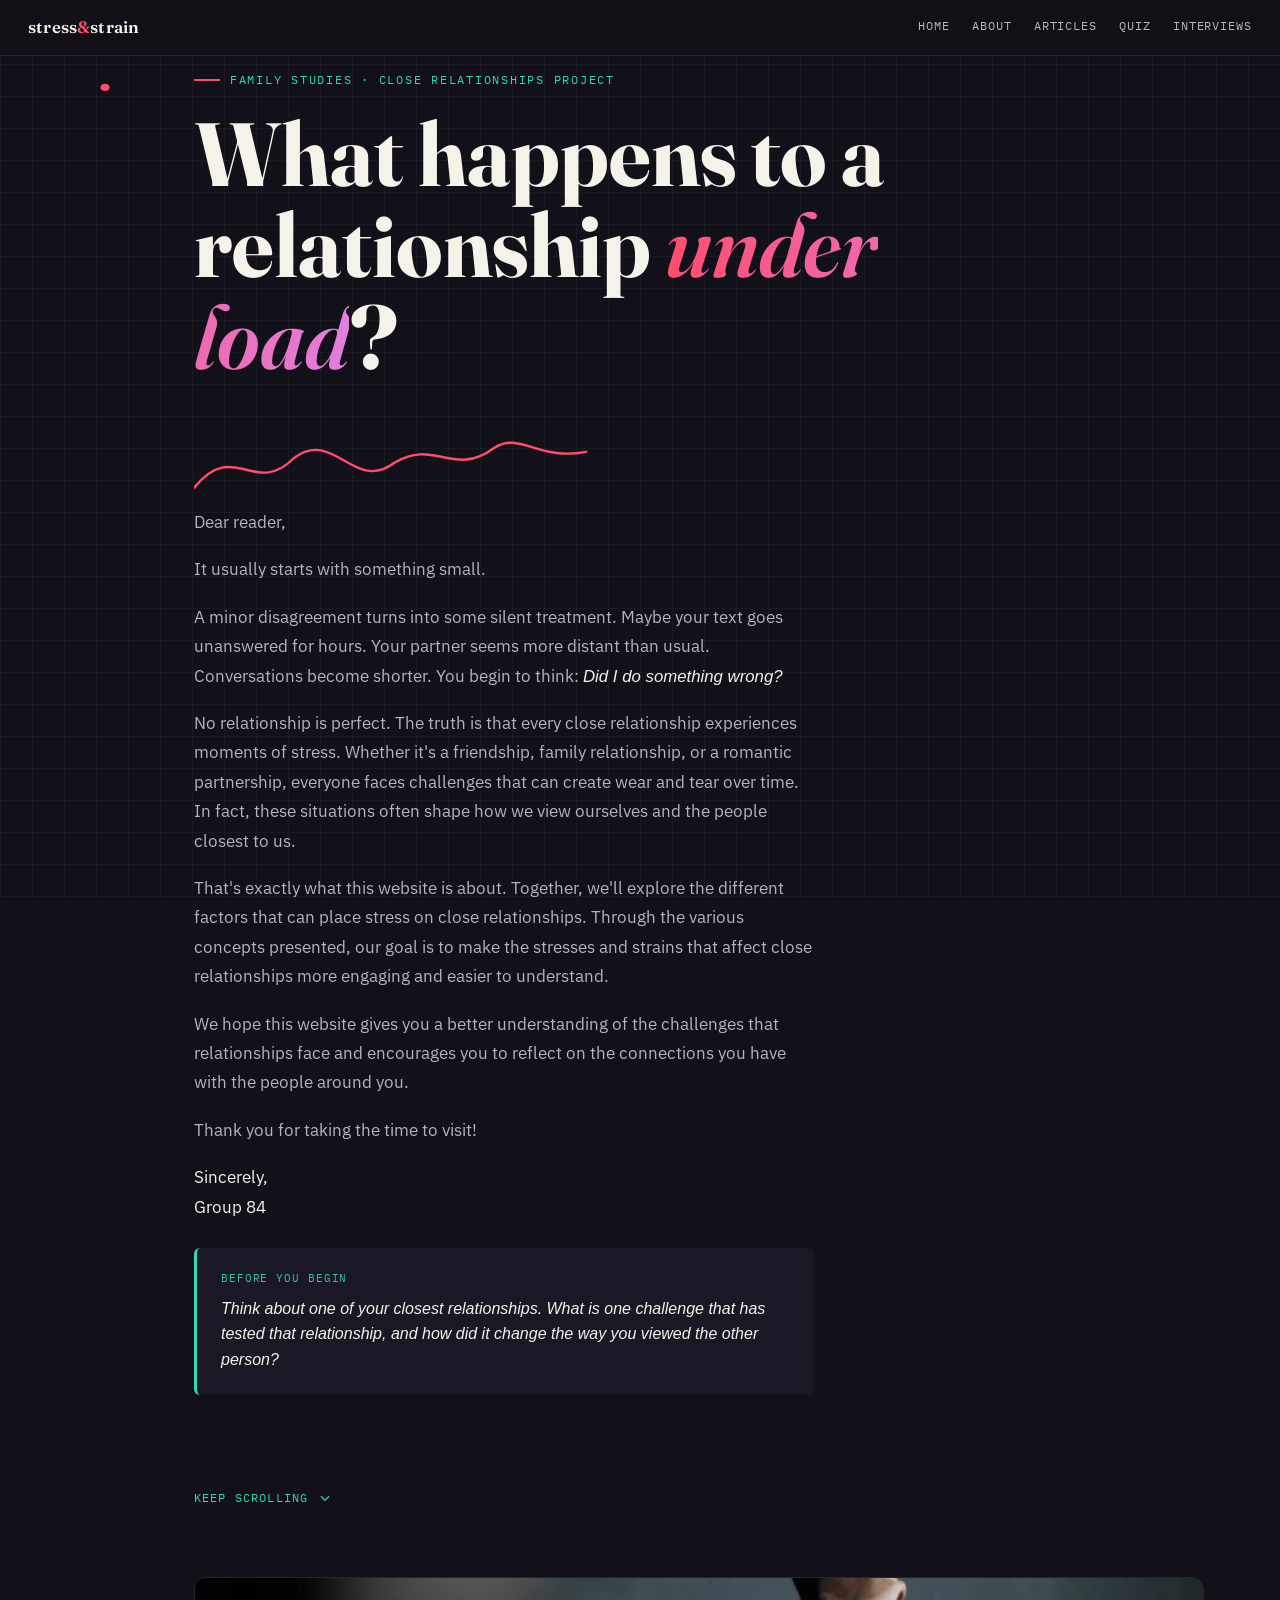
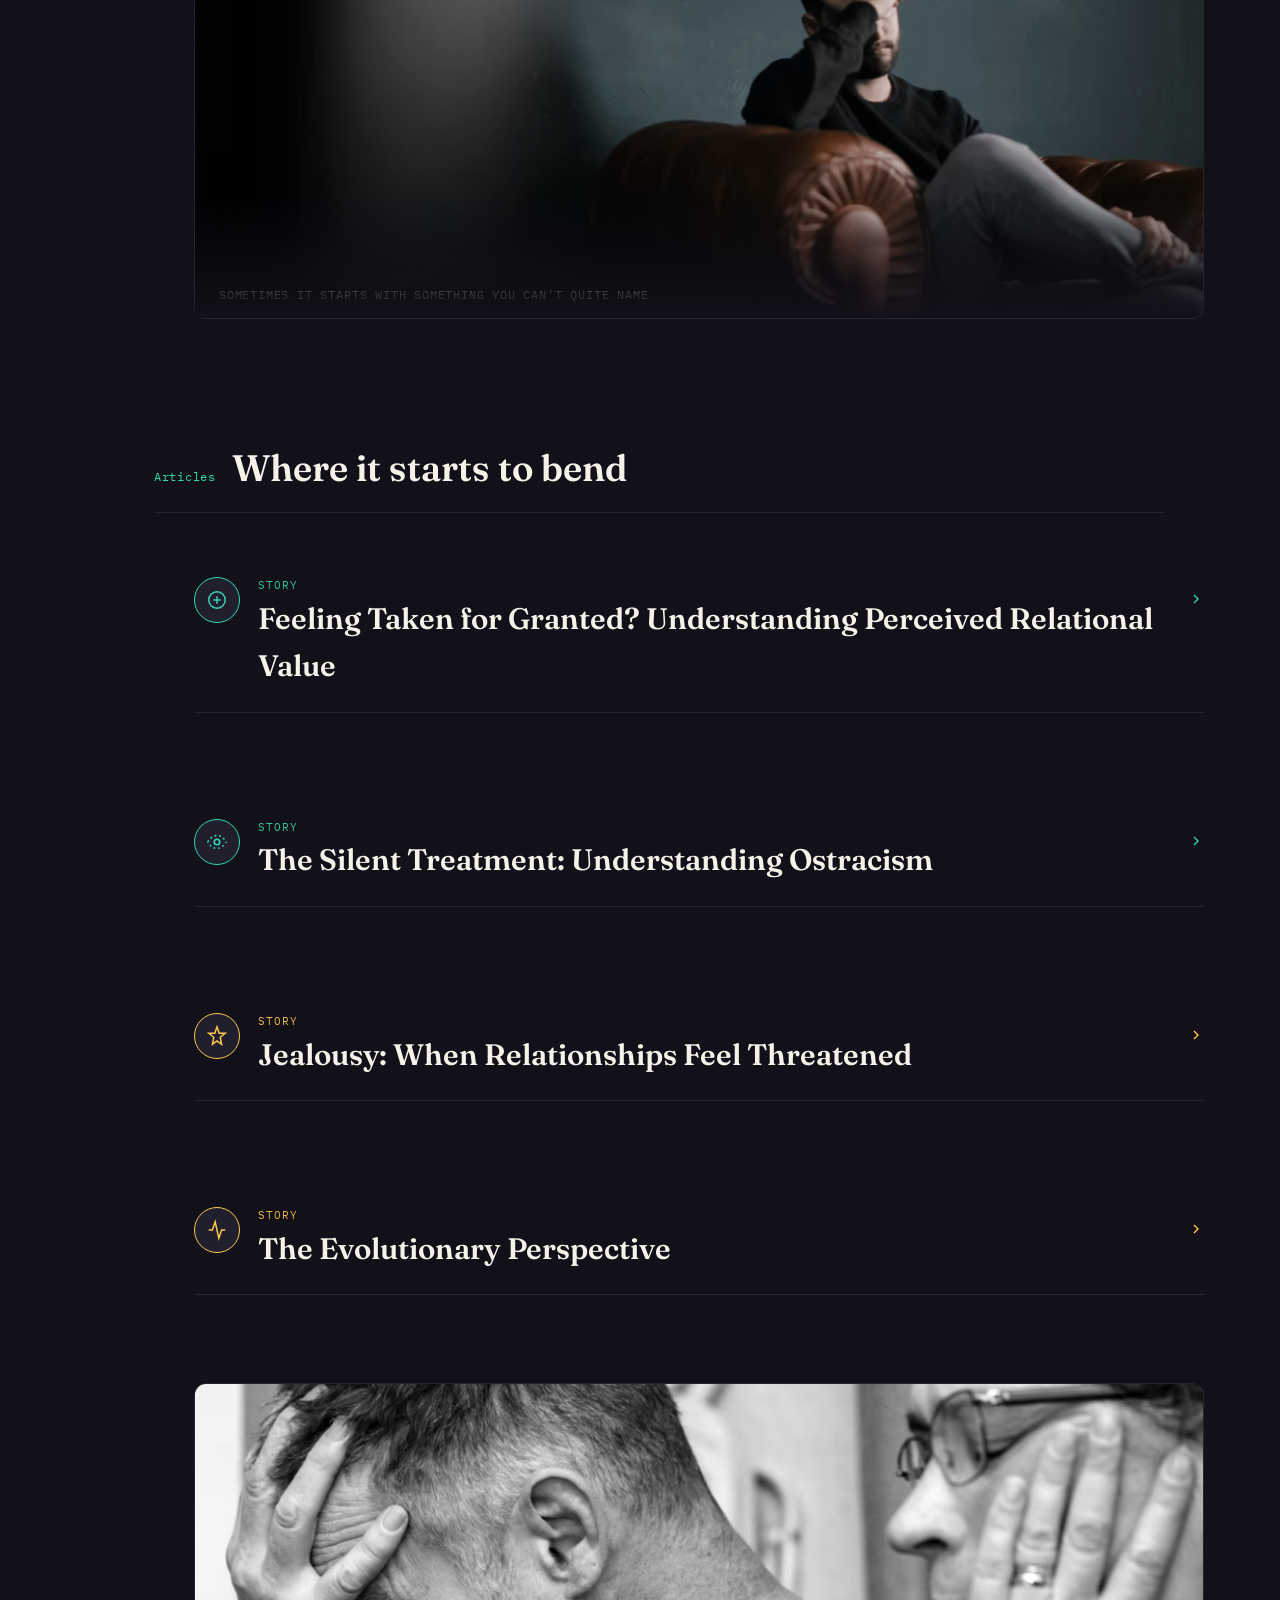
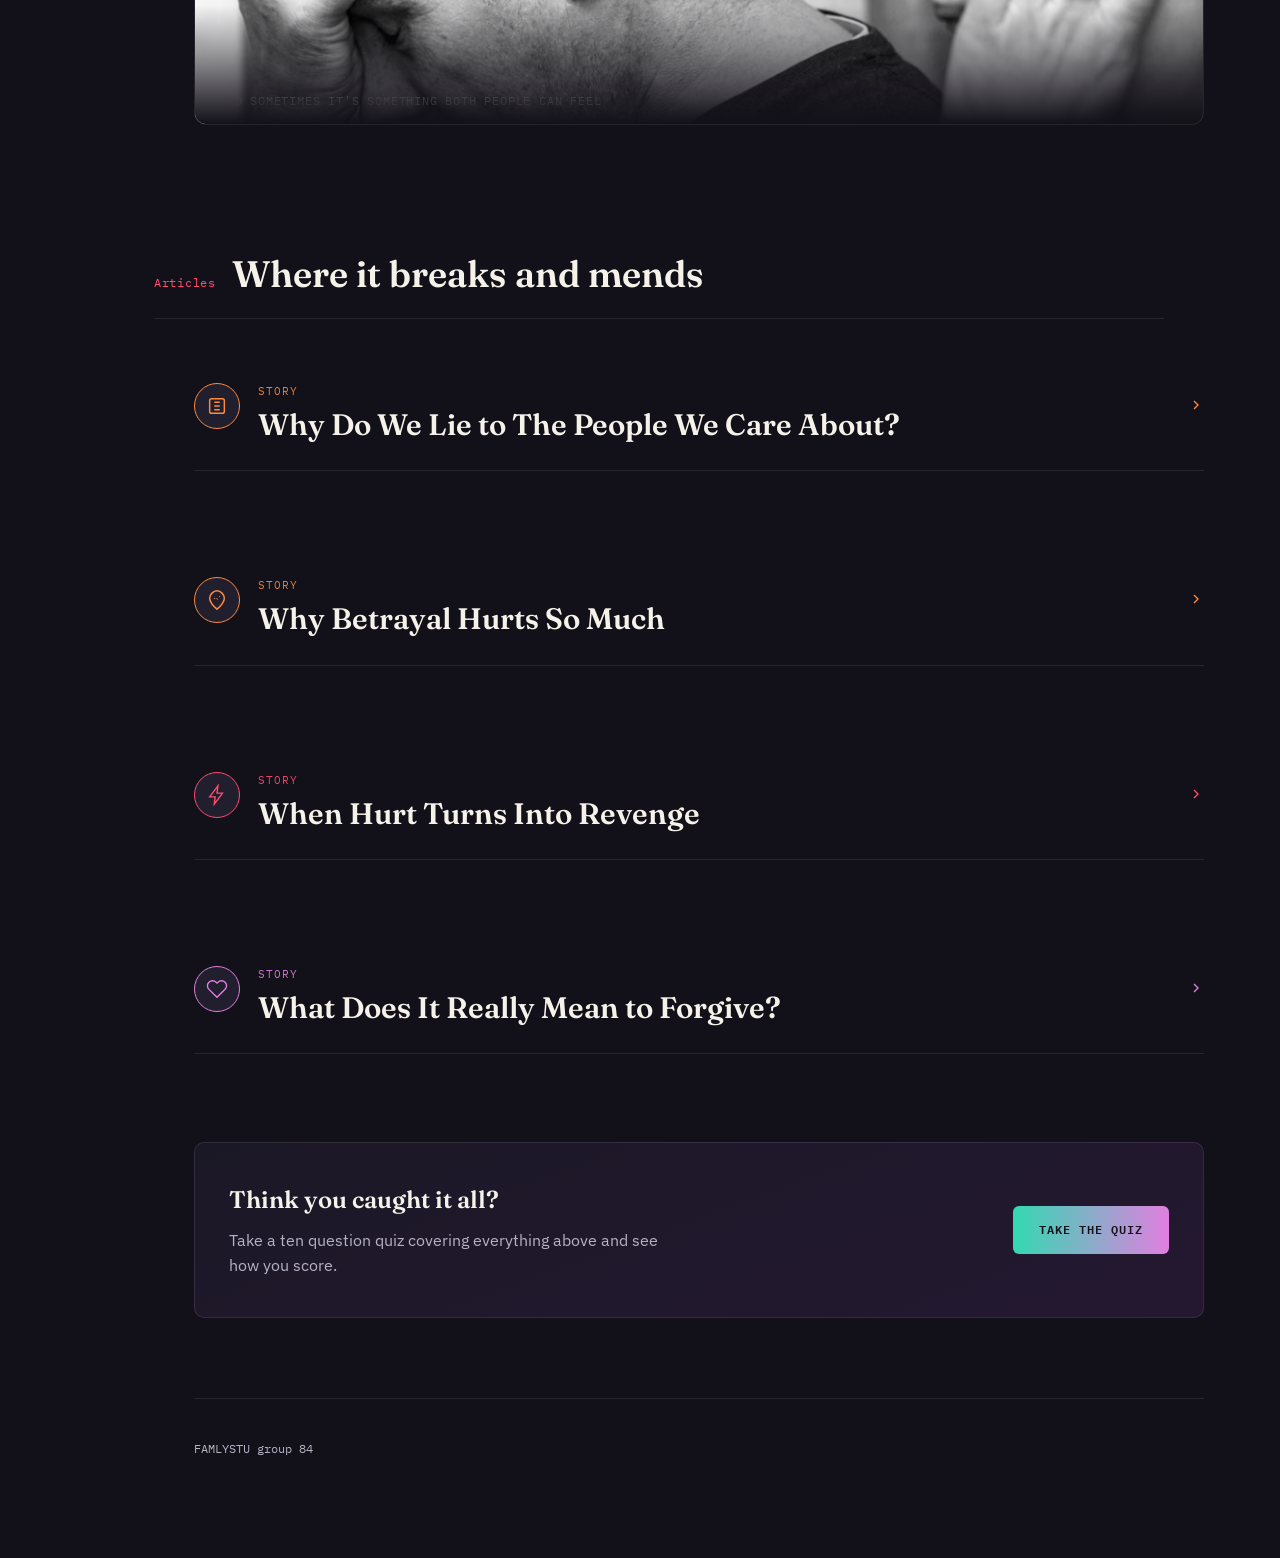
==== commit e73595e5: "Add files via upload" ====
--- a/index.html
+++ b/index.html
@@ -3,7 +3,7 @@
 <head>
 <meta charset="UTF-8">
 <meta name="viewport" content="width=device-width, initial-scale=1.0">
-<title>Stress and Strain: About</title>
+<title>Stress and Strain: Home</title>
 <link rel="preconnect" href="https://fonts.googleapis.com">
 <link href="https://fonts.googleapis.com/css2?family=Fraunces:ital,opsz,wght@0,9..144,300;0,9..144,500;0,9..144,600;0,9..144,700;1,9..144,600&family=IBM+Plex+Sans:wght@400;500;600;700&family=IBM+Plex+Mono:wght@400;500&display=swap" rel="stylesheet">
 <link rel="stylesheet" href="style.css">
@@ -16,62 +16,167 @@
 <header class="site-nav">
   <div class="brand">stress<span>&amp;</span>strain</div>
   <nav class="links">
-    <a href="index.html">Home</a>
+    <a href="#home">Home</a>
     <a href="about.html">About</a>
-    <a href="index.html#articles">Articles</a>
+    <a href="#articles">Articles</a>
     <a href="quiz.html">Quiz</a>
     <a href="interviews.html">Interviews</a>
   </nav>
 </header>
 
-<main class="simple-main">
-
-  <div class="page-hero reveal in">
-    <div class="eyebrow">About us</div>
-    <h1>The team behind this site.</h1>
-    <p>Three of us built this out for our Family Studies close relationships project.</p>
+<div class="page-frame">
+
+  <div class="rail">
+    <svg viewBox="0 0 120 1000" preserveAspectRatio="none">
+      <path id="strainLine" class="curve-path" d="M60,10 C70,60 50,90 66,150 C80,200 46,230 64,300 C82,350 30,400 78,470 C110,510 40,540 82,610 L96,660" />
+      <path id="mendLine" class="curve-path mended" d="M96,660 C60,700 118,720 62,760 C40,790 96,830 58,880 C34,910 88,940 66,990" />
+      <circle id="strainDot" class="curve-marker" cx="60" cy="10" />
+    </svg>
   </div>
 
-  <section class="reveal">
-    <div class="about-grid">
-      <div class="creator-card" style="--accent:var(--elastic)">
-        <div class="creator-avatar">MM</div>
-        <h3 class="creator-name">Megha Menikgama</h3>
-        <div class="creator-role">Creator</div>
-        <div class="creator-detail">
-          <span>Computer Science</span>
-          <span class="school">Western University</span>
-        </div>
-      </div>
-      <div class="creator-card" style="--accent:var(--yield)">
-        <div class="creator-avatar">AT</div>
-        <h3 class="creator-name">Arpan Deep Thind</h3>
-        <div class="creator-role">Creator</div>
-        <div class="creator-detail">
-          <span>BMOS, Accounting Specialization</span>
-          <span class="school">Western University</span>
-        </div>
-      </div>
-      <div class="creator-card" style="--accent:var(--repair)">
-        <div class="creator-avatar">BO</div>
-        <h3 class="creator-name">Bridgitte Opoku-Sarpong</h3>
-        <div class="creator-role">Creator</div>
-        <div class="creator-detail">
-          <span>Health Science</span>
-          <span class="school">Western University</span>
-        </div>
-      </div>
+  <main>
+
+    <section class="hero" id="home">
+      <div class="eyebrow reveal in">Family Studies &middot; Close Relationships Project</div>
+      <h1 class="hero-title reveal in">What happens to a relationship <em>under load</em>?</h1>
+
+      <svg class="hero-graph reveal in" viewBox="0 0 420 90">
+        <path d="M0,70 C40,20 60,80 100,40 C140,10 160,75 200,45 C240,20 260,60 300,30 C330,10 350,55 420,25" />
+      </svg>
+
+      <div class="letter reveal in">
+        <p>Dear reader,</p>
+        <p>It usually starts with something small.</p>
+        <p>A minor disagreement turns into some silent treatment. Maybe your text goes unanswered for hours. Your partner seems more distant than usual. Conversations become shorter. You begin to think: <em>Did I do something wrong?</em></p>
+        <p>No relationship is perfect. The truth is that every close relationship experiences moments of stress. Whether it's a friendship, family relationship, or a romantic partnership, everyone faces challenges that can create wear and tear over time. In fact, these situations often shape how we view ourselves and the people closest to us.</p>
+        <p>That's exactly what this website is about. Together, we'll explore the different factors that can place stress on close relationships. Through the various concepts presented, our goal is to make the stresses and strains that affect close relationships more engaging and easier to understand.</p>
+        <p>We hope this website gives you a better understanding of the challenges that relationships face and encourages you to reflect on the connections you have with the people around you.</p>
+        <p>Thank you for taking the time to visit!</p>
+        <p class="letter-sign">Sincerely,<br>Group 84</p>
+      </div>
+
+      <div class="reflection-callout reveal in">
+        <div class="topic-kicker">Before you begin</div>
+        <p>Think about one of your closest relationships. What is one challenge that has tested that relationship, and how did it change the way you viewed the other person?</p>
+      </div>
+
+      <div class="scroll-cue reveal in">
+        keep scrolling
+        <svg width="14" height="14" viewBox="0 0 24 24" fill="none" stroke="currentColor" stroke-width="2"><path d="M5 9l7 7 7-7"/></svg>
+      </div>
+    </section>
+
+    <figure class="mood-banner reveal">
+      <img src="images/mood-solo.png" alt="stressed man on couch">
+      <div class="mood-caption">Sometimes it starts with something you can't quite name</div>
+    </figure>
+
+    <div class="stage-divider reveal-left" id="articles" style="--accent:var(--elastic)">
+      <span class="stage-num">Articles</span>
+      <span class="stage-title">Where it starts to bend</span>
     </div>
-  </section>
-
-  <footer>
-    <div>FAMLYSTU group 84</div>
-  </footer>
-
-</main>
+
+    <a class="topic-row topic reveal" style="--accent:var(--elastic)" href="story.html?story=perceived-relational-value">
+      <div class="topic-icon"><svg viewBox="0 0 24 24" fill="none" stroke="currentColor" stroke-width="1.6"><circle cx="12" cy="12" r="9"/><path d="M8 12h8M12 8v8"/></svg></div>
+      <div class="topic-head-text">
+        <div class="topic-kicker">Story</div>
+        <h2 class="topic-title">Feeling Taken for Granted? Understanding Perceived Relational Value</h2>
+      </div>
+      <div class="topic-arrow"><svg viewBox="0 0 24 24" fill="none" stroke="currentColor" stroke-width="2"><path d="M9 18l6-6-6-6"/></svg></div>
+    </a>
+
+    <a class="topic-row topic reveal" style="--accent:var(--elastic)" href="story.html?story=ostracism">
+      <div class="topic-icon"><svg viewBox="0 0 24 24" fill="none" stroke="currentColor" stroke-width="1.7"><path d="M12 15a3 3 0 100-6 3 3 0 000 6z"/><path d="M2 12s3.5-7 10-7 10 7 10 7-3.5 7-10 7-10-7-10-7z" stroke-dasharray="2 3"/></svg></div>
+      <div class="topic-head-text">
+        <div class="topic-kicker">Story</div>
+        <h2 class="topic-title">The Silent Treatment: Understanding Ostracism</h2>
+      </div>
+      <div class="topic-arrow"><svg viewBox="0 0 24 24" fill="none" stroke="currentColor" stroke-width="2"><path d="M9 18l6-6-6-6"/></svg></div>
+    </a>
+
+    <a class="topic-row topic reveal" style="--accent:var(--yield)" href="story.html?story=jealousy-types">
+      <div class="topic-icon"><svg viewBox="0 0 24 24" fill="none" stroke="currentColor" stroke-width="1.6"><path d="M12 2l2.4 6.9L21 9l-5.5 4.3L17 21l-5-3.7L7 21l1.5-7.7L3 9l6.6-0.1z"/></svg></div>
+      <div class="topic-head-text">
+        <div class="topic-kicker">Story</div>
+        <h2 class="topic-title">Jealousy: When Relationships Feel Threatened</h2>
+      </div>
+      <div class="topic-arrow"><svg viewBox="0 0 24 24" fill="none" stroke="currentColor" stroke-width="2"><path d="M9 18l6-6-6-6"/></svg></div>
+    </a>
+
+    <a class="topic-row topic reveal" style="--accent:var(--yield)" href="story.html?story=evolutionary-perspective">
+      <div class="topic-icon"><svg viewBox="0 0 24 24" fill="none" stroke="currentColor" stroke-width="1.6"><path d="M3 12h4l3-9 4 18 3-9h4"/></svg></div>
+      <div class="topic-head-text">
+        <div class="topic-kicker">Story</div>
+        <h2 class="topic-title">The Evolutionary Perspective</h2>
+      </div>
+      <div class="topic-arrow"><svg viewBox="0 0 24 24" fill="none" stroke="currentColor" stroke-width="2"><path d="M9 18l6-6-6-6"/></svg></div>
+    </a>
+
+    <figure class="mood-banner reveal">
+      <img src="images/mood-couple.png" alt="couple upset">
+      <div class="mood-caption">And sometimes it's something both people can feel</div>
+    </figure>
+
+    <div class="stage-divider reveal-left" id="articles2" style="--accent:var(--fracture)">
+      <span class="stage-num">Articles</span>
+      <span class="stage-title">Where it breaks and mends</span>
+    </div>
+
+    <a class="topic-row topic reveal" style="--accent:var(--plastic)" href="story.html?story=lying">
+      <div class="topic-icon"><svg viewBox="0 0 24 24" fill="none" stroke="currentColor" stroke-width="1.6"><path d="M9 12h6M9 16h6M9 8h6"/><rect x="4" y="4" width="16" height="16" rx="2"/></svg></div>
+      <div class="topic-head-text">
+        <div class="topic-kicker">Story</div>
+        <h2 class="topic-title">Why Do We Lie to The People We Care About?</h2>
+      </div>
+      <div class="topic-arrow"><svg viewBox="0 0 24 24" fill="none" stroke="currentColor" stroke-width="2"><path d="M9 18l6-6-6-6"/></svg></div>
+    </a>
+
+    <a class="topic-row topic reveal" style="--accent:var(--plastic)" href="story.html?story=betrayal">
+      <div class="topic-icon"><svg viewBox="0 0 24 24" fill="none" stroke="currentColor" stroke-width="1.6"><path d="M12 2C8 2 4 6 4 10c0 5 8 12 8 12s8-7 8-12c0-4-4-8-8-8z"/><path d="M9 10l2 2 4-4" stroke-dasharray="1 3"/></svg></div>
+      <div class="topic-head-text">
+        <div class="topic-kicker">Story</div>
+        <h2 class="topic-title">Why Betrayal Hurts So Much</h2>
+      </div>
+      <div class="topic-arrow"><svg viewBox="0 0 24 24" fill="none" stroke="currentColor" stroke-width="2"><path d="M9 18l6-6-6-6"/></svg></div>
+    </a>
+
+    <a class="topic-row topic reveal" style="--accent:var(--fracture)" href="story.html?story=revenge">
+      <div class="topic-icon"><svg viewBox="0 0 24 24" fill="none" stroke="currentColor" stroke-width="1.5"><path d="M13 2L4 14h6l-1 8 9-12h-6z"/></svg></div>
+      <div class="topic-head-text">
+        <div class="topic-kicker">Story</div>
+        <h2 class="topic-title">When Hurt Turns Into Revenge</h2>
+      </div>
+      <div class="topic-arrow"><svg viewBox="0 0 24 24" fill="none" stroke="currentColor" stroke-width="2"><path d="M9 18l6-6-6-6"/></svg></div>
+    </a>
+
+    <a class="topic-row topic reveal" style="--accent:var(--repair)" href="story.html?story=forgiveness-ruth-berger">
+      <div class="topic-icon"><svg viewBox="0 0 24 24" fill="none" stroke="currentColor" stroke-width="1.5"><path d="M20.8 4.6a5.5 5.5 0 00-7.8 0L12 5.5l-1-.9a5.5 5.5 0 00-7.8 7.8L12 21l8.8-8.6a5.5 5.5 0 000-7.8z"/></svg></div>
+      <div class="topic-head-text">
+        <div class="topic-kicker">Story</div>
+        <h2 class="topic-title">What Does It Really Mean to Forgive?</h2>
+      </div>
+      <div class="topic-caret"><svg viewBox="0 0 24 24" fill="none" stroke="currentColor" stroke-width="2"><path d="M9 18l6-6-6-6"/></svg></div>
+    </a>
+
+    <div class="quiz-teaser reveal">
+      <div>
+        <h2>Think you caught it all?</h2>
+        <p>Take a ten question quiz covering everything above and see how you score.</p>
+      </div>
+      <a class="quiz-teaser-btn" href="quiz.html">Take the quiz</a>
+    </div>
+
+    <footer>
+      <div>FAMLYSTU group 84</div>
+    </footer>
+
+  </main>
+</div>
 
 <script>
-  // same fade-in observer used on every page
+  // fade-in-on-scroll thing. anything with class "reveal" but not "in" gets
+  // watched, and once it's in view we just add "in" and let css handle the
+  // actual animation
   const revealEls = document.querySelectorAll('.reveal:not(.in)');
   const io = new IntersectionObserver((entries) => {
     entries.forEach(e => {
@@ -85,17 +190,106 @@
 
   const bar = document.getElementById('progress-bar');
   function updateProgress(){
+    if(!bar) return 0; // bail if the bar element is missing instead of throwing
     const h = document.documentElement;
     const scrollTop = h.scrollTop || document.body.scrollTop;
     const scrollHeight = h.scrollHeight - h.clientHeight;
     const pct = scrollHeight > 0 ? (scrollTop / scrollHeight) * 100 : 0;
     bar.style.width = pct + '%';
     bar.style.backgroundPosition = pct + '% 0%';
-  }
+    return pct/100;
+  }
+
+  // the squiggly line in the side rail. drawn with the classic svg trick -
+  // set stroke-dasharray to the full path length, then animate the offset
+  // down to 0 as you scroll. mendLine is the "mended" gold half after the break.
+  // wrapped the setup in a guard since this whole thing silently breaks the
+  // page if the SVG markup ever gets moved/renamed and getElementById comes
+  // back null
+  const strainLine = document.getElementById('strainLine');
+  const mendLine = document.getElementById('mendLine');
+  const strainDot = document.getElementById('strainDot');
+
+  let strainLen = 0;
+  let mendLen = 0;
+  const curveReady = !!(strainLine && mendLine && strainDot);
+
+  if(curveReady){
+    try{
+      strainLen = strainLine.getTotalLength();
+      mendLen = mendLine.getTotalLength();
+    } catch(err){
+      // getTotalLength can throw on some older mobile browsers if the path
+      // hasn't laid out yet, just bail quietly and skip the animation
+      console.warn('curve line setup failed, skipping scroll animation', err);
+    }
+    strainLine.style.strokeDasharray = strainLen;
+    strainLine.style.strokeDashoffset = strainLen;
+    mendLine.style.strokeDasharray = mendLen;
+    mendLine.style.strokeDashoffset = mendLen;
+  }
+
+  const splitFraction = 0.62; // where along the scroll the "break" happens
+
+  // color stops the marker fades between on each half of the line. figured
+  // out these hex values just by eyeballing the palette above, not from any
+  // system
+  const strainColors = ['#33D9B2', '#FFC94D', '#FF8A3D'];
+  const mendColors = ['#FF4D6D', '#E17FE0'];
+
+  // mixes between whichever two hex colors in the list correspond to
+  // progress t (0 to 1), returns an rgb() string ready to plug into a style.
+  // kept the hex -> rgb bit inline here instead of splitting into its own
+  // function, didn't seem worth the extra indirection for something this small
+  function colorAtProgress(colorStops, t){
+    t = Math.max(0, Math.min(1, t));
+    const segCount = colorStops.length - 1;
+    const seg = Math.min(Math.floor(t * segCount), segCount - 1);
+    const localT = (t * segCount) - seg;
+
+    const from = parseInt(colorStops[seg].slice(1), 16);
+    const to = parseInt(colorStops[seg + 1].slice(1), 16);
+    const rMix = Math.round(((from >> 16) & 255) + (((to >> 16) & 255) - ((from >> 16) & 255)) * localT);
+    const gMix = Math.round(((from >> 8) & 255) + (((to >> 8) & 255) - ((from >> 8) & 255)) * localT);
+    const bMix = Math.round((from & 255) + ((to & 255) - (from & 255)) * localT);
+    return 'rgb(' + rMix + ',' + gMix + ',' + bMix + ')';
+  }
+
+  function updateCurve(fraction){
+    if(!curveReady) return;
+
+    if(fraction <= splitFraction){
+      const localFrac = fraction / splitFraction;
+      strainLine.style.strokeDashoffset = strainLen * (1 - localFrac);
+      mendLine.style.strokeDashoffset = mendLen;
+      const pt = strainLine.getPointAtLength(strainLen * localFrac);
+      const col = colorAtProgress(strainColors, localFrac);
+      strainDot.setAttribute('cx', pt.x);
+      strainDot.setAttribute('cy', pt.y);
+      strainDot.setAttribute('fill', col);
+      strainLine.style.stroke = col;
+    } else {
+      strainLine.style.strokeDashoffset = 0;
+      strainLine.style.stroke = strainColors[strainColors.length - 1];
+      const localFrac = Math.min((fraction - splitFraction) / (1 - splitFraction), 1);
+      mendLine.style.strokeDashoffset = mendLen * (1 - localFrac);
+      const pt = mendLine.getPointAtLength(mendLen * localFrac);
+      const col = colorAtProgress(mendColors, localFrac);
+      strainDot.setAttribute('cx', pt.x);
+      strainDot.setAttribute('cy', pt.y);
+      strainDot.setAttribute('fill', col);
+      mendLine.style.stroke = col;
+    }
+  }
+
   let ticking = false;
   function onScroll(){
     if(!ticking){
-      window.requestAnimationFrame(()=>{ updateProgress(); ticking = false; });
+      window.requestAnimationFrame(()=>{
+        const frac = updateProgress();
+        updateCurve(frac);
+        ticking = false;
+      });
       ticking = true;
     }
   }
--- a/style.css
+++ b/style.css
@@ -1,749 +1,1823 @@
-<!DOCTYPE html>
-<html lang="en">
-<head>
-<meta charset="UTF-8">
-<meta name="viewport" content="width=device-width, initial-scale=1.0">
-<title>Stress and Strain: Story</title>
-<link rel="preconnect" href="https://fonts.googleapis.com">
-<link href="https://fonts.googleapis.com/css2?family=Fraunces:ital,opsz,wght@0,9..144,300;0,9..144,500;0,9..144,600;0,9..144,700;1,9..144,600&family=IBM+Plex+Sans:wght@400;500;600;700&family=IBM+Plex+Mono:wght@400;500&display=swap" rel="stylesheet">
-<link rel="stylesheet" href="style.css">
-</head>
-<body>
-
-<div class="grid-bg"></div>
-<div id="progress-bar"></div>
-
-<header class="site-nav">
-  <div class="brand">stress<span>&amp;</span>strain</div>
-  <nav class="links">
-    <a href="index.html">Home</a>
-    <a href="about.html">About</a>
-    <a href="index.html#articles">Articles</a>
-    <a href="quiz.html">Quiz</a>
-    <a href="interviews.html">Interviews</a>
-  </nav>
-</header>
-
-<main class="simple-main">
-
-  <a class="back-link reveal in" href="index.html">
-    <svg viewBox="0 0 24 24" fill="none" stroke="currentColor" stroke-width="2"><path d="M15 18l-6-6 6-6"/></svg>
-    Back to stories
-  </a>
-
-  <div id="story-content"></div>
-
-  <footer>
-    <div>FAMLYSTU group 84</div>
-  </footer>
-
-</main>
-
-<script>
-  // this whole page is basically one template that reads ?story=xxx from the
-  // url and fills in the right content. STORIES has the basic info (icon,
-  // accent color, title) for every story, then further down there's a
-  // build___Article() function for each one that has real content written
-  // in. anything not in that list just falls back to the placeholder text.
-  const STORIES = {
-    "perceived-relational-value": {
-      accent: "elastic",
-      icon: '<circle cx="12" cy="12" r="9"/><path d="M8 12h8M12 8v8"/>',
-      title: "Feeling Taken for Granted? Understanding Perceived Relational Value"
-    },
-    "ostracism": {
-      accent: "elastic",
-      icon: '<path d="M12 15a3 3 0 100-6 3 3 0 000 6z"/><path d="M2 12s3.5-7 10-7 10 7 10 7-3.5 7-10 7-10-7-10-7z" stroke-dasharray="2 3"/>',
-      title: "The Silent Treatment: Understanding Ostracism"
-    },
-    "jealousy-types": {
-      accent: "yield",
-      icon: '<path d="M12 2l2.4 6.9L21 9l-5.5 4.3L17 21l-5-3.7L7 21l1.5-7.7L3 9l6.6-0.1z"/>',
-      title: "Jealousy: When Relationships Feel Threatened"
-    },
-    "evolutionary-perspective": {
-      accent: "yield",
-      icon: '<path d="M3 12h4l3-9 4 18 3-9h4"/>',
-      title: "The Evolutionary Perspective"
-    },
-    "lying": {
-      accent: "plastic",
-      icon: '<path d="M9 12h6M9 16h6M9 8h6"/><rect x="4" y="4" width="16" height="16" rx="2"/>',
-      title: "Why Do We Lie to The People We Care About?"
-    },
-    "betrayal": {
-      accent: "plastic",
-      icon: '<path d="M12 2C8 2 4 6 4 10c0 5 8 12 8 12s8-7 8-12c0-4-4-8-8-8z"/><path d="M9 10l2 2 4-4" stroke-dasharray="1 3"/>',
-      title: "Why Betrayal Hurts So Much"
-    },
-    "revenge": {
-      accent: "fracture",
-      icon: '<path d="M13 2L4 14h6l-1 8 9-12h-6z"/>',
-      title: "When Hurt Turns Into Revenge"
-    },
-    "forgiveness-ruth-berger": {
-      accent: "repair",
-      icon: '<path d="M20.8 4.6a5.5 5.5 0 00-7.8 0L12 5.5l-1-.9a5.5 5.5 0 00-7.8 7.8L12 21l8.8-8.6a5.5 5.5 0 000-7.8z"/>',
-      title: "What Does It Really Mean to Forgive?"
+
+  /* main stylesheet for the site - shared across every page.
+     colors are all css vars so the accent per stage/story is easy
+     to swap (see the --accent stuff further down, that one's the
+     annoying part to remember when adding a new page lol) */
+  :root{
+    --bg:#121018;
+    --bg-panel:#1B1826;
+    --bg-card:#211E2E;
+    --ink:#F5F2EA;
+    --muted:#B7B1C6;
+    --line:rgba(255,255,255,0.09);
+    --elastic:#33D9B2; /* teal - stage 1 stuff */
+    --yield:#FFC94D;   /* amber */
+    --plastic:#FF8A3D; /* orange */
+    --fracture:#FF4D6D;/* red-ish, revenge/fracture stage */
+    --repair:#E17FE0;  /* pink, forgiveness */
+    --seam:#F2C14E;    /* gold seam color, used sparingly */
+    --serif:'Fraunces', serif;
+    --sans:'IBM Plex Sans', sans-serif;
+    --mono:'IBM Plex Mono', monospace;
+  }
+
+  *{box-sizing:border-box;}
+  html{scroll-behavior:smooth;}
+  body{
+    margin:0;
+    background:var(--bg);
+    color:var(--ink);
+    font-family:var(--sans);
+    line-height:1.6;
+    overflow-x:hidden;
+  }
+
+  @media (prefers-reduced-motion: reduce){
+    *{animation-duration:0.001ms !important; animation-iteration-count:1 !important; transition-duration:0.001ms !important; scroll-behavior:auto !important;}
+  }
+
+  a{color:inherit;}
+
+  .grid-bg{
+    position:fixed;
+    inset:0;
+    z-index:0;
+    background-image:
+      linear-gradient(rgba(255,255,255,0.035) 1px, transparent 1px),
+      linear-gradient(90deg, rgba(255,255,255,0.035) 1px, transparent 1px);
+    background-size:32px 32px, 32px 32px;
+    pointer-events:none;
+  }
+
+  #progress-bar{
+    position:fixed;
+    top:0; left:0;
+    height:3px;
+    width:0%;
+    background:linear-gradient(90deg, var(--elastic), var(--yield), var(--plastic), var(--fracture), var(--repair));
+    background-size:500% 100%;
+    background-position:0% 0%;
+    z-index:500;
+    transition:width 0.08s linear;
+  }
+
+  header.site-nav{
+    position:fixed;
+    top:0; left:0; right:0;
+    z-index:400;
+    display:flex;
+    align-items:center;
+    justify-content:space-between;
+    padding:14px 28px;
+    background:rgba(18,16,24,0.78);
+    backdrop-filter:blur(8px);
+    border-bottom:1px solid var(--line);
+  }
+  .brand{
+    font-family:var(--serif);
+    font-weight:600;
+    font-size:1.05rem;
+    letter-spacing:0.01em;
+  }
+    .brand span{color:var(--fracture);}
+  nav.links{
+    display:flex;
+    gap:22px;
+    font-family:var(--mono);
+    font-size:0.72rem;
+    text-transform:uppercase;
+    letter-spacing:0.08em;
+  }
+  nav.links a{
+    text-decoration:none;
+    opacity:0.75;
+    position:relative;
+    padding-bottom:3px;
+    transition:opacity 0.2s ease, color 0.2s ease;
+  }
+  nav.links a:hover{opacity:1; color:var(--elastic);}
+  nav.links a::after{
+    content:'';
+    position:absolute;
+    left:0; bottom:0;
+    width:0%;
+    height:2px;
+    background:linear-gradient(90deg, var(--elastic), var(--fracture));
+    transition:width 0.25s ease;
+  }
+  nav.links a:hover::after{width:100%;}
+  @media (max-width:760px){
+    nav.links{display:none;}
+  }
+
+  .page-frame{
+    position:relative;
+    z-index:1;
+    display:grid;
+    grid-template-columns:110px 1fr;
+    max-width:1180px;
+    margin:0 auto;
+  }
+  @media (max-width:900px){
+    .page-frame{grid-template-columns:1fr;}
+    .rail{display:none;}
+  }
+
+  .rail{
+    position:sticky;
+    top:0;
+    height:100vh;
+    padding-top:80px;
+  }
+  .rail svg{
+    width:100%;
+    height:calc(100% - 80px);
+    overflow:visible;
+  }
+  .curve-path{
+    fill:none;
+    stroke:var(--elastic);
+    stroke-width:2.6;
+    stroke-linecap:round;
+  }
+  .curve-path.mended{
+    stroke:var(--seam);
+    stroke-dasharray:5 5;
+  }
+  .curve-marker{
+    fill:var(--fracture);
+    r:5;
+  }
+  .curve-point-label{
+    font-family:var(--mono);
+    font-size:8.5px;
+    fill:var(--muted);
+    opacity:0.85;
+  }
+
+  main{
+    position:relative;
+    padding:0 26px 40px 34px;
+  }
+  @media (max-width:900px){
+    main{padding:0 20px 40px;}
+  }
+
+  .reveal{
+    opacity:0;
+    transform:translateY(34px);
+    transition:opacity 0.8s cubic-bezier(.2,.7,.3,1), transform 0.8s cubic-bezier(.2,.7,.3,1);
+  }
+  .reveal.in{
+    opacity:1;
+    transform:translateY(0);
+  }
+  .reveal-left{transform:translateX(-40px);}
+  .reveal-left.in{transform:translateX(0);}
+  .reveal-right{transform:translateX(40px);}
+  .reveal-right.in{transform:translateX(0);}
+  .reveal-scale{transform:scale(0.9);}
+  .reveal-scale.in{transform:scale(1);}
+
+  .hero{
+    min-height:100vh;
+    display:flex;
+    flex-direction:column;
+    justify-content:center;
+    padding-top:70px;
+    position:relative;
+  }
+  .eyebrow{
+    font-family:var(--mono);
+    font-size:0.78rem;
+    text-transform:uppercase;
+    letter-spacing:0.14em;
+    color:var(--elastic);
+    display:flex;
+    align-items:center;
+    gap:10px;
+    margin-bottom:18px;
+  }
+  .eyebrow::before{
+    content:'';
+    width:26px;
+    height:2px;
+    background:var(--fracture);
+    display:inline-block;
+  }
+  h1.hero-title{
+    font-family:var(--serif);
+    font-weight:700;
+    font-size:clamp(2.6rem, 7vw, 5.6rem);
+    line-height:1.02;
+    margin:0 0 26px 0;
+    max-width:14ch;
+    color:var(--ink);
+  }
+  h1.hero-title em{
+    font-style:italic;
+    font-weight:600;
+    background:linear-gradient(90deg, var(--fracture), var(--repair));
+    -webkit-background-clip:text;
+    background-clip:text;
+    color:transparent;
+  }
+  .hero-sub{
+    max-width:52ch;
+    font-size:1.08rem;
+    color:var(--muted);
+    margin-bottom:34px;
+  }
+  .hero-meta{
+    display:flex;
+    gap:34px;
+    flex-wrap:wrap;
+    font-family:var(--mono);
+    font-size:0.75rem;
+    color:var(--elastic);
+    opacity:0.9;
+  }
+  .scroll-cue{
+    margin-top:60px;
+    display:flex;
+    align-items:center;
+    gap:10px;
+    font-family:var(--mono);
+    font-size:0.72rem;
+    text-transform:uppercase;
+    letter-spacing:0.1em;
+    color:var(--elastic);
+  }
+  .scroll-cue svg{
+    animation:bob 1.8s ease-in-out infinite;
+  }
+  @keyframes bob{
+    0%,100%{transform:translateY(0);}
+    50%{transform:translateY(7px);}
+  }
+
+  .hero-graph{
+    margin-top:10px;
+    width:100%;
+    max-width:420px;
+    height:90px;
+  }
+  .hero-graph path{
+    fill:none;
+    stroke:var(--fracture);
+    stroke-width:2.4;
+    stroke-linecap:round;
+    stroke-dasharray:420;
+    stroke-dashoffset:420;
+    animation:draw-hero 2.4s 0.4s cubic-bezier(.3,.8,.3,1) forwards;
+  }
+  @keyframes draw-hero{
+    to{stroke-dashoffset:0;}
+  }
+
+  .stage-divider{
+    display:flex;
+    align-items:baseline;
+    gap:16px;
+    margin:120px 0 46px 0;
+    padding-bottom:14px;
+    border-bottom:1px solid var(--line);
+  }
+  .stage-num{
+    font-family:var(--mono);
+    font-size:0.78rem;
+    color:var(--accent, var(--fracture));
+    letter-spacing:0.06em;
+  }
+  .stage-title{
+    font-family:var(--serif);
+    font-weight:600;
+    font-size:clamp(1.5rem,3.4vw,2.3rem);
+  }
+  .stage-note{
+    font-family:var(--mono);
+    font-size:0.7rem;
+    color:var(--muted);
+    text-transform:uppercase;
+    letter-spacing:0.08em;
+    margin-left:auto;
+    text-align:right;
+    max-width:22ch;
+  }
+  @media (max-width:640px){
+    .stage-divider{flex-wrap:wrap;}
+    .stage-note{margin-left:0;}
+  }
+
+  .topic{
+    margin-bottom:88px;
+    padding-bottom:6px;
+  }
+  .topic-head{
+    display:flex;
+    gap:18px;
+    align-items:flex-start;
+    margin-bottom:18px;
+  }
+  .topic-icon{
+    flex:0 0 auto;
+    width:46px;height:46px;
+    border-radius:50%;
+    background:var(--bg-card);
+    border:1.5px solid var(--accent, var(--elastic));
+    display:flex;align-items:center;justify-content:center;
+    transition:transform 0.4s ease, box-shadow 0.4s ease;
+  }
+  .topic:hover .topic-icon{
+    transform:rotate(-8deg) scale(1.08);
+    border-width:2px;
+  }
+  .topic-icon svg{width:22px;height:22px;stroke:var(--accent, var(--elastic));}
+  h2.topic-title{
+    font-family:var(--serif);
+    font-weight:600;
+    font-size:clamp(1.3rem, 2.6vw, 1.85rem);
+    margin:0 0 4px 0;
+  }
+  .topic-kicker{
+    font-family:var(--mono);
+    font-size:0.7rem;
+    text-transform:uppercase;
+    letter-spacing:0.08em;
+    color:var(--accent, var(--elastic));
+    opacity:0.9;
+  }
+  .topic-teaser{
+    max-width:62ch;
+    color:var(--muted);
+    margin:0 0 22px 74px;
+  }
+  @media (max-width:640px){
+    .topic-teaser{margin-left:0;}
+  }
+
+  .placeholder{
+    margin-left:74px;
+    border:1.5px dashed var(--accent, var(--fracture));
+    background:var(--bg-panel);
+    border-radius:4px;
+    padding:20px 22px;
+    position:relative;
+    font-family:var(--mono);
+    font-size:0.82rem;
+    color:var(--muted);
+  }
+  @media (max-width:640px){
+    .placeholder{margin-left:0;}
+  }
+  .placeholder .tag{
+    position:absolute;
+    top:-11px;
+    left:16px;
+    background:var(--bg);
+    padding:0 8px;
+    font-size:0.65rem;
+    letter-spacing:0.08em;
+    text-transform:uppercase;
+    color:var(--accent, var(--fracture));
+  }
+  .placeholder p{margin:0 0 8px 0;}
+  .placeholder p:last-child{margin-bottom:0;}
+  .prompt-line{
+    margin-top:14px;
+    padding-top:12px;
+    border-top:1px dotted var(--line);
+    font-style:italic;
+    color:var(--accent, var(--elastic));
+  }
+
+  .flip-row{
+    display:grid;
+    grid-template-columns:repeat(auto-fit, minmax(210px, 1fr));
+    gap:18px;
+    margin:26px 0 26px 74px;
+  }
+  @media (max-width:640px){.flip-row{margin-left:0;}}
+  .flip-card{
+    perspective:1000px;
+    height:150px;
+  }
+  .flip-inner{
+    position:relative;
+    width:100%;height:100%;
+    transition:transform 0.6s cubic-bezier(.3,.7,.3,1);
+    transform-style:preserve-3d;
+  }
+  .flip-card:hover .flip-inner{transform:rotateY(180deg);}
+  .flip-face{
+    position:absolute;
+    inset:0;
+    backface-visibility:hidden;
+    border-radius:6px;
+    padding:16px;
+    display:flex;
+    flex-direction:column;
+    justify-content:center;
+  }
+  .flip-front{
+    background:linear-gradient(135deg, var(--yield), var(--plastic));
+    color:#241A0C;
+    box-shadow:0 6px 18px rgba(0,0,0,0.3);
+  }
+  .flip-front .fl-label{
+    font-family:var(--mono);
+    font-size:0.65rem;
+    text-transform:uppercase;
+    letter-spacing:0.08em;
+    opacity:0.75;
+  }
+  .flip-front h3{
+    font-family:var(--serif);
+    font-weight:600;
+    font-size:1.15rem;
+    margin:6px 0 0 0;
+  }
+  .flip-back{
+    background:var(--bg-card);
+    transform:rotateY(180deg);
+    font-size:0.85rem;
+    border:1px solid var(--yield);
+    color:var(--muted);
+  }
+
+  .note{
+    display:inline-block;
+    background:#FFE07D;
+    border:1px solid rgba(0,0,0,0.1);
+    box-shadow:3px 4px 10px rgba(0,0,0,0.35);
+    padding:12px 16px;
+    font-family:var(--mono);
+    font-size:0.78rem;
+    color:#332405;
+    margin:6px 10px 6px 74px;
+    transform:rotate(-2deg);
+    transition:transform 0.25s ease;
+  }
+  .note:hover{transform:rotate(0deg) scale(1.05);}
+  @media (max-width:640px){.note{margin-left:0;}}
+
+  .fracture-block{
+    margin:40px 74px 40px 74px;
+    text-align:center;
+    padding:34px 20px;
+    position:relative;
+  }
+  @media (max-width:640px){.fracture-block{margin:40px 0;}}
+  .crack{
+    width:80%;
+    max-width:340px;
+    margin:0 auto 18px auto;
+    display:block;
+  }
+  .crack path{
+    fill:none;
+    stroke:var(--fracture);
+    stroke-width:2.4;
+    stroke-dasharray:300;
+    stroke-dashoffset:300;
+  }
+  .fracture-block.in .crack path{
+    animation:crack-draw 1s ease forwards;
+  }
+  @keyframes crack-draw{to{stroke-dashoffset:0;}}
+  .fracture-word{
+    font-family:var(--serif);
+    font-style:italic;
+    font-weight:600;
+    font-size:1.6rem;
+    color:var(--fracture);
+  }
+
+  .case-study{
+    margin-left:74px;
+    border-left:3px solid var(--seam);
+    padding:6px 0 6px 22px;
+  }
+  @media (max-width:640px){.case-study{margin-left:0;}}
+  .case-study h4{
+    font-family:var(--serif);
+    font-weight:600;
+    margin:0 0 6px 0;
+    font-size:1.15rem;
+    color:var(--seam);
+  }
+  .case-study p{color:var(--muted);}
+
+  .engage{
+    margin-top:130px;
+    padding:60px 40px;
+    background:linear-gradient(160deg, var(--bg-panel), #241831);
+    color:var(--ink);
+    border-radius:10px;
+    position:relative;
+    overflow:hidden;
+    border:1px solid var(--line);
+  }
+  .engage h2{
+    font-family:var(--serif);
+    font-size:clamp(1.6rem,3.6vw,2.4rem);
+    margin:0 0 10px 0;
+    max-width:16ch;
+    position:relative;
+  }
+  .engage p.lead{
+    max-width:56ch;
+    color:var(--muted);
+    margin-bottom:30px;
+    position:relative;
+  }
+  .comment-form{
+    display:flex;
+    gap:12px;
+    flex-wrap:wrap;
+    margin-bottom:36px;
+    position:relative;
+  }
+  .comment-form input, .comment-form textarea{
+    font-family:var(--sans);
+    background:rgba(255,255,255,0.06);
+    border:1px solid rgba(255,255,255,0.2);
+    border-radius:5px;
+    padding:11px 13px;
+    color:var(--ink);
+    flex:1 1 200px;
+  }
+  .comment-form input:focus, .comment-form textarea:focus{
+    outline:none;
+    border-color:var(--elastic);
+  }
+  .comment-form textarea{flex:1 1 100%; min-height:70px; resize:vertical;}
+  .comment-form ::placeholder{color:#8A84A0;}
+  .comment-form button{
+    font-family:var(--mono);
+    text-transform:uppercase;
+    letter-spacing:0.08em;
+    font-size:0.78rem;
+    background:linear-gradient(90deg, var(--fracture), var(--repair));
+    color:#20101E;
+    font-weight:600;
+    border:none;
+    padding:12px 22px;
+    border-radius:5px;
+    cursor:pointer;
+    transition:transform 0.15s ease, box-shadow 0.2s ease;
+  }
+  .comment-form button:hover{box-shadow:0 4px 14px rgba(0,0,0,0.35); transform:translateY(-2px);}
+  .comment-form button:active{transform:translateY(0);}
+  #comment-list{
+    display:grid;
+    gap:14px;
+    position:relative;
+  }
+  .comment{
+    background:rgba(255,255,255,0.05);
+    border-left:3px solid var(--seam);
+    padding:14px 16px;
+    border-radius:4px;
+    animation:pop-in 0.4s ease;
+  }
+  @keyframes pop-in{
+    from{opacity:0; transform:translateY(8px);}
+    to{opacity:1; transform:translateY(0);}
+  }
+  .comment .who{
+    font-family:var(--mono);
+    font-size:0.7rem;
+    color:var(--seam);
+    text-transform:uppercase;
+    letter-spacing:0.06em;
+    margin-bottom:4px;
+  }
+  .invite-note{
+    margin-top:26px;
+    font-family:var(--mono);
+    font-size:0.72rem;
+    color:#8A84A0;
+    position:relative;
+  }
+
+  footer{
+    margin-top:80px;
+    padding:40px 0 60px 0;
+    border-top:1px solid var(--line);
+    font-family:var(--mono);
+    font-size:0.75rem;
+    color:var(--muted);
+    display:flex;
+    justify-content:space-between;
+    flex-wrap:wrap;
+    gap:16px;
+  }
+  footer .credits div{margin-bottom:4px;}
+
+  /* about page - creator cards */
+  .about{
+    margin-top:130px;
+  }
+  .about-head{
+    max-width:60ch;
+    margin-bottom:44px;
+  }
+  .about-head .topic-kicker{color:var(--elastic);}
+  .about-head h2{
+    font-family:var(--serif);
+    font-weight:600;
+    font-size:clamp(1.7rem,3.6vw,2.5rem);
+    margin:6px 0 14px 0;
+  }
+  .about-head p{
+    color:var(--muted);
+    max-width:56ch;
+  }
+  .about-grid{
+    display:grid;
+    grid-template-columns:repeat(auto-fit, minmax(230px, 1fr));
+    gap:22px;
+  }
+  .creator-card{
+    background:var(--bg-card);
+    border:1px solid var(--line);
+    border-top:3px solid var(--accent, var(--elastic));
+    border-radius:8px;
+    padding:26px 24px;
+    transition:transform 0.35s cubic-bezier(.3,.7,.3,1), box-shadow 0.35s ease;
+  }
+  .creator-card:hover{
+    transform:translateY(-8px);
+    box-shadow:0 14px 30px rgba(0,0,0,0.35);
+  }
+  .creator-avatar{
+    width:58px;height:58px;
+    border-radius:50%;
+    background:linear-gradient(135deg, var(--accent, var(--elastic)), var(--bg-card));
+    display:flex;align-items:center;justify-content:center;
+    font-family:var(--serif);
+    font-weight:600;
+    font-size:1.15rem;
+    color:#14121B;
+    margin-bottom:18px;
+    transition:transform 0.4s ease;
+  }
+  .creator-card:hover .creator-avatar{transform:rotate(-6deg) scale(1.06);}
+  .creator-name{
+    font-family:var(--serif);
+    font-weight:600;
+    font-size:1.25rem;
+    margin:0 0 6px 0;
+  }
+  .creator-role{
+    font-family:var(--mono);
+    font-size:0.72rem;
+    text-transform:uppercase;
+    letter-spacing:0.07em;
+    color:var(--accent, var(--elastic));
+    margin-bottom:14px;
+  }
+  .creator-detail{
+    font-size:0.9rem;
+    color:var(--muted);
+    display:flex;
+    flex-direction:column;
+    gap:4px;
+  }
+  .creator-detail span.school{
+    font-family:var(--mono);
+    font-size:0.75rem;
+    color:var(--ink);
+    opacity:0.8;
+  }
+
+  ::selection{background:var(--fracture); color:#fff;}
+
+  /* generic wrapper for pages that arent the home page layout */
+  .simple-main{
+    max-width:900px;
+    margin:0 auto;
+    padding:130px 26px 60px;
+    position:relative;
+    z-index:1;
+  }
+  .page-hero{
+    margin-bottom:56px;
+  }
+  .page-hero h1{
+    font-family:var(--serif);
+    font-weight:700;
+    font-size:clamp(2.1rem, 5vw, 3.4rem);
+    line-height:1.05;
+    margin:14px 0 20px 0;
+    max-width:16ch;
+  }
+  .page-hero p{
+    max-width:60ch;
+    color:var(--muted);
+    font-size:1.05rem;
+  }
+
+  .interview-grid{
+    display:grid;
+    grid-template-columns:repeat(auto-fit, minmax(260px, 1fr));
+    gap:22px;
+    margin-top:10px;
+  }
+  .interview-card{
+    background:var(--bg-card);
+    border:1px solid var(--line);
+    border-left:3px solid var(--accent, var(--elastic));
+    border-radius:8px;
+    padding:24px 24px;
+    transition:transform 0.3s cubic-bezier(.3,.7,.3,1);
+  }
+  .interview-card:hover{
+    transform:translateY(-6px);
+  }
+  .interview-topic{
+    font-family:var(--mono);
+    font-size:0.68rem;
+    text-transform:uppercase;
+    letter-spacing:0.07em;
+    color:var(--accent, var(--elastic));
+    margin-bottom:10px;
+  }
+  .interview-meta{
+    font-family:var(--mono);
+    font-size:0.75rem;
+    color:var(--muted);
+    margin-bottom:14px;
+  }
+  .interview-quote{
+    font-family:var(--serif);
+    font-style:italic;
+    font-size:1.05rem;
+    color:var(--ink);
+    margin:0 0 18px 0;
+    line-height:1.5;
+  }
+  .media-placeholder{
+    display:flex;
+    align-items:center;
+    gap:12px;
+    background:var(--bg-panel);
+    border:1px dashed var(--line);
+    border-radius:6px;
+    padding:12px 14px;
+    font-family:var(--mono);
+    font-size:0.72rem;
+    color:var(--muted);
+  }
+  .play-badge{
+    width:30px;height:30px;
+    border-radius:50%;
+    background:var(--accent, var(--elastic));
+    display:flex;align-items:center;justify-content:center;
+    flex:0 0 auto;
+  }
+  .play-badge svg{width:11px;height:11px;fill:#14121B;}
+  .consent-note{
+    margin:46px 0 50px 0;
+    padding:22px 24px;
+    border:1px solid var(--line);
+    border-radius:8px;
+    background:var(--bg-panel);
+    font-size:0.92rem;
+    color:var(--muted);
+  }
+  .consent-note strong{color:var(--ink);}
+
+  .project-glance{
+    display:flex;
+    gap:34px;
+    flex-wrap:wrap;
+    font-family:var(--mono);
+    font-size:0.78rem;
+    color:var(--elastic);
+    margin-bottom:56px;
+    padding-bottom:30px;
+    border-bottom:1px solid var(--line);
+  }
+
+  /* these used to be accordions, switched to plain links so each
+     story opens its own page instead */
+  a.topic-row{
+    display:flex;
+    gap:18px;
+    align-items:flex-start;
+    padding:18px 0;
+    border-bottom:1px solid var(--line);
+    text-decoration:none;
+    color:inherit;
+  }
+  .topic-row .topic-title{
+    transition:text-shadow 0.35s ease, color 0.35s ease;
+  }
+  .topic-row:hover .topic-title{
+    text-shadow:0 0 18px var(--accent, var(--elastic));
+  }
+  .topic-head-text{flex:1 1 auto;}
+  .topic-arrow, .topic-caret{
+    flex:0 0 auto;
+    margin-left:auto;
+    margin-top:12px;
+    color:var(--accent, var(--elastic));
+    transition:transform 0.3s ease;
+  }
+  .topic-arrow svg, .topic-caret svg{width:16px;height:16px;}
+  .topic-row:hover .topic-arrow, .topic-row:hover .topic-caret{transform:translateX(5px);}
+  .draft-tag{
+    display:inline-block;
+    font-family:var(--mono);
+    font-size:0.62rem;
+    text-transform:uppercase;
+    letter-spacing:0.06em;
+    color:var(--accent, var(--elastic));
+    border:1px solid var(--accent, var(--elastic));
+    padding:2px 7px;
+    border-radius:3px;
+    margin-right:9px;
+    vertical-align:middle;
+  }
+  .topic-placeholder{
+    font-family:var(--mono);
+    font-size:0.85rem;
+    line-height:1.7;
+    color:var(--muted);
+    max-width:62ch;
+    margin:0;
+  }
+
+  /* story.html stuff */
+  .back-link{
+    display:inline-flex;
+    align-items:center;
+    gap:8px;
+    font-family:var(--mono);
+    font-size:0.75rem;
+    text-transform:uppercase;
+    letter-spacing:0.08em;
+    color:var(--muted);
+    text-decoration:none;
+    margin-bottom:36px;
+    transition:color 0.2s ease;
+  }
+  .back-link:hover{color:var(--elastic);}
+  .back-link svg{width:14px;height:14px;}
+  .story-hero{
+    display:flex;
+    gap:22px;
+    align-items:flex-start;
+    margin-bottom:36px;
+  }
+  .story-hero .topic-icon{
+    width:60px;height:60px;
+  }
+  .story-hero .topic-icon svg{width:26px;height:26px;}
+  .story-hero h1{
+    font-family:var(--serif);
+    font-weight:700;
+    font-size:clamp(1.8rem, 4vw, 2.7rem);
+    margin:8px 0 0 0;
+    line-height:1.1;
+  }
+
+  /* interview cards - dropdown w/ video player inside */
+  details.interview-card{
+    background:var(--bg-card);
+    border:1px solid var(--line);
+    border-left:3px solid var(--accent, var(--elastic));
+    border-radius:8px;
+    padding:20px 22px;
+    margin-bottom:18px;
+  }
+  summary.interview-summary{
+    display:flex;
+    justify-content:space-between;
+    align-items:center;
+    cursor:pointer;
+    list-style:none;
+    gap:14px;
+  }
+  summary.interview-summary::-webkit-details-marker{display:none;}
+  summary.interview-summary::marker{content:'';}
+  .interview-body{
+    padding-top:20px;
+  }
+  .media-player{
+    background:#0B0A10;
+    border-radius:8px;
+    overflow:hidden;
+    border:1px solid var(--line);
+    margin-top:16px;
+  }
+  .media-player-visual{
+    position:relative;
+    aspect-ratio:16/9;
+    display:flex;
+    align-items:center;
+    justify-content:center;
+    background:linear-gradient(160deg, #1B1826, #241831);
+  }
+  .media-play-btn{
+    width:54px;height:54px;
+    border-radius:50%;
+    background:var(--accent, var(--elastic));
+    display:flex;align-items:center;justify-content:center;
+    cursor:pointer;
+    transition:transform 0.2s ease;
+  }
+  .media-play-btn:hover{transform:scale(1.08);}
+  .media-play-btn svg{width:18px;height:18px;fill:#14121B;margin-left:3px;}
+  .media-controls{
+    display:flex;
+    align-items:center;
+    gap:12px;
+    padding:10px 14px;
+    background:#0B0A10;
+  }
+  .media-progress{
+    flex:1;
+    height:4px;
+    border-radius:2px;
+    background:rgba(255,255,255,0.15);
+    position:relative;
+    overflow:hidden;
+  }
+  .media-progress::after{
+    content:'';
+    position:absolute;
+    left:0; top:0;
+    height:100%;
+    width:26%;
+    background:var(--accent, var(--elastic));
+    border-radius:2px;
+  }
+  .media-time{
+    font-family:var(--mono);
+    font-size:0.68rem;
+    color:var(--muted);
+    white-space:nowrap;
+  }
+  .media-caption{
+    padding:10px 14px;
+    font-family:var(--mono);
+    font-size:0.7rem;
+    color:var(--muted);
+    border-top:1px dashed var(--line);
+  }
+
+  /* the "take the quiz" card on the home page */
+  .quiz-teaser{
+    margin-top:60px;
+    padding:38px 34px;
+    border:1px solid var(--line);
+    border-radius:10px;
+    background:linear-gradient(160deg, var(--bg-panel), #241831);
+    display:flex;
+    align-items:center;
+    justify-content:space-between;
+    gap:26px;
+    flex-wrap:wrap;
+  }
+  .quiz-teaser h2{
+    font-family:var(--serif);
+    font-weight:600;
+    font-size:1.5rem;
+    margin:0 0 8px 0;
+  }
+  .quiz-teaser p{
+    color:var(--muted);
+    margin:0;
+    max-width:46ch;
+  }
+  .quiz-teaser-btn{
+    font-family:var(--mono);
+    text-transform:uppercase;
+    letter-spacing:0.08em;
+    font-size:0.78rem;
+    background:linear-gradient(90deg, var(--elastic), var(--repair));
+    color:#14121B;
+    font-weight:600;
+    border:none;
+    padding:14px 26px;
+    border-radius:6px;
+    text-decoration:none;
+    white-space:nowrap;
+    transition:transform 0.2s ease, box-shadow 0.2s ease;
+  }
+  .quiz-teaser-btn:hover{
+    transform:translateY(-2px);
+    box-shadow:0 8px 22px rgba(0,0,0,0.35);
+  }
+
+  /* --- quiz page --- */
+  .quiz-progress{
+    display:flex;
+    gap:8px;
+    margin-bottom:38px;
+  }
+  .quiz-dot{
+    width:10px;height:10px;
+    border-radius:50%;
+    background:var(--line);
+    transition:background 0.3s ease, transform 0.3s ease;
+  }
+  .quiz-dot.done{background:var(--elastic);}
+  .quiz-dot.active{background:var(--fracture); transform:scale(1.3);}
+
+  .quiz-question-num{
+    font-family:var(--mono);
+    font-size:0.72rem;
+    text-transform:uppercase;
+    letter-spacing:0.08em;
+    color:var(--muted);
+    margin-bottom:10px;
+  }
+  .quiz-question-text{
+    font-family:var(--serif);
+    font-weight:600;
+    font-size:clamp(1.3rem, 3vw, 1.9rem);
+    margin:0 0 30px 0;
+  }
+  .quiz-options{
+    display:grid;
+    gap:14px;
+  }
+  .quiz-option{
+    display:flex;
+    align-items:center;
+    justify-content:space-between;
+    gap:14px;
+    background:var(--bg-card);
+    border:1.5px solid var(--line);
+    border-radius:8px;
+    padding:16px 18px;
+    text-align:left;
+    font-family:var(--sans);
+    font-size:0.95rem;
+    color:var(--ink);
+    cursor:pointer;
+    transition:border-color 0.2s ease, transform 0.15s ease, background 0.2s ease;
+    width:100%;
+  }
+  .quiz-option:hover:not(.locked){
+    border-color:var(--elastic);
+    transform:translateX(4px);
+  }
+  .quiz-option .opt-mark{
+    width:20px;height:20px;
+    flex:0 0 auto;
+    opacity:0;
+    transform:scale(0.4);
+    transition:opacity 0.25s ease, transform 0.3s ease;
+  }
+  .quiz-option.correct{
+    border-color:var(--elastic);
+    background:rgba(51,217,178,0.08);
+  }
+  .quiz-option.correct .opt-mark{
+    opacity:1;
+    transform:scale(1);
+    color:var(--elastic);
+  }
+  .quiz-option.wrong{
+    border-color:var(--fracture);
+    background:rgba(255,77,109,0.08);
+  }
+  .quiz-option.wrong .opt-mark{
+    opacity:1;
+    transform:scale(1);
+    color:var(--fracture);
+  }
+  .quiz-option.locked{cursor:default;}
+
+  .quiz-next-wrap{
+    margin-top:30px;
+    text-align:right;
+    opacity:0;
+    transform:translateY(10px);
+    transition:opacity 0.35s ease, transform 0.35s ease;
+    pointer-events:none;
+  }
+  .quiz-next-wrap.show{
+    opacity:1;
+    transform:translateY(0);
+    pointer-events:auto;
+  }
+  .quiz-next-btn{
+    font-family:var(--mono);
+    text-transform:uppercase;
+    letter-spacing:0.08em;
+    font-size:0.78rem;
+    background:var(--fracture);
+    color:#fff;
+    border:none;
+    padding:12px 24px;
+    border-radius:6px;
+    cursor:pointer;
+    transition:transform 0.15s ease;
+  }
+  .quiz-next-btn:hover{transform:translateY(-2px);}
+
+  .quiz-question-enter{
+    animation:quizSlideIn 0.45s cubic-bezier(.2,.7,.3,1);
+  }
+  @keyframes quizSlideIn{
+    from{opacity:0; transform:translateX(26px);}
+    to{opacity:1; transform:translateX(0);}
+  }
+
+  .quiz-intro{text-align:center; padding:30px 0;}
+  .quiz-intro h1{
+    font-family:var(--serif);
+    font-weight:700;
+    font-size:clamp(1.8rem, 4vw, 2.6rem);
+    margin:10px 0 14px 0;
+  }
+  .quiz-intro p{
+    color:var(--muted);
+    max-width:50ch;
+    margin:0 auto 30px auto;
+  }
+  .quiz-start-btn{
+    font-family:var(--mono);
+    text-transform:uppercase;
+    letter-spacing:0.08em;
+    font-size:0.8rem;
+    background:linear-gradient(90deg, var(--elastic), var(--repair));
+    color:#14121B;
+    font-weight:600;
+    border:none;
+    padding:15px 30px;
+    border-radius:6px;
+    cursor:pointer;
+    transition:transform 0.2s ease, box-shadow 0.2s ease;
+  }
+  .quiz-start-btn:hover{
+    transform:translateY(-2px);
+    box-shadow:0 8px 22px rgba(0,0,0,0.35);
+  }
+
+  .quiz-results{
+    text-align:center;
+    padding:20px 0;
+  }
+  .score-ring{
+    width:180px;height:180px;
+    margin:0 auto 30px auto;
+    position:relative;
+  }
+  .score-ring svg{transform:rotate(-90deg);}
+  .score-ring circle{fill:none; stroke-width:10;}
+  .score-ring .bg{stroke:var(--line);}
+  .score-ring .fg{
+    stroke:var(--elastic);
+    stroke-linecap:round;
+    transition:stroke-dashoffset 1.3s cubic-bezier(.2,.8,.3,1);
+  }
+  .score-num{
+    position:absolute; inset:0;
+    display:flex; align-items:center; justify-content:center;
+    font-family:var(--serif); font-weight:700; font-size:2.2rem;
+  }
+  .quiz-results h2{
+    font-family:var(--serif);
+    font-weight:600;
+    font-size:1.6rem;
+    margin:0 0 10px 0;
+  }
+  .quiz-results p.result-msg{
+    color:var(--muted);
+    margin-bottom:30px;
+  }
+  .quiz-results-actions{
+    display:flex;
+    gap:14px;
+    justify-content:center;
+    flex-wrap:wrap;
+  }
+  .quiz-btn-secondary{
+    font-family:var(--mono);
+    text-transform:uppercase;
+    letter-spacing:0.08em;
+    font-size:0.78rem;
+    border:1px solid var(--line);
+    color:var(--ink);
+    background:transparent;
+    padding:12px 22px;
+    border-radius:6px;
+    cursor:pointer;
+    text-decoration:none;
+    transition:border-color 0.2s ease, color 0.2s ease;
+  }
+  .quiz-btn-secondary:hover{border-color:var(--elastic); color:var(--elastic);}
+
+  /* flip flashcards, only used on the lying page for now */
+  .flashcard-grid{
+    display:grid;
+    grid-template-columns:repeat(auto-fit, minmax(150px, 1fr));
+    gap:16px;
+  }
+  .flashcard{
+    perspective:1000px;
+    height:140px;
+    cursor:pointer;
+    opacity:0;
+    transform:scale(0.9);
+    animation:flashcardIn 0.5s ease forwards;
+  }
+  @keyframes flashcardIn{
+    to{opacity:1; transform:scale(1);}
+  }
+  .flashcard-inner{
+    position:relative;
+    width:100%;
+    height:100%;
+    transition:transform 0.6s cubic-bezier(.3,.7,.3,1);
+    transform-style:preserve-3d;
+  }
+  .flashcard.flipped .flashcard-inner{
+    transform:rotateY(180deg);
+  }
+  .flashcard-face{
+    position:absolute;
+    inset:0;
+    backface-visibility:hidden;
+    border-radius:8px;
+    display:flex;
+    flex-direction:column;
+    align-items:center;
+    justify-content:center;
+    gap:8px;
+    padding:10px;
+    text-align:center;
+  }
+  .flashcard-front{
+    background:var(--bg-card);
+    border:1.5px solid var(--line);
+    transition:border-color 0.25s ease;
+  }
+  .flashcard:hover .flashcard-front{
+    border-color:var(--plastic);
+  }
+  .flashcard-back{
+    background:linear-gradient(135deg, var(--yield), var(--plastic));
+    color:#241A0C;
+    transform:rotateY(180deg);
+  }
+  .flashcard-num{
+    font-family:var(--mono);
+    font-size:0.65rem;
+    text-transform:uppercase;
+    letter-spacing:0.06em;
+    color:var(--muted);
+  }
+  .flashcard-back .flashcard-num{color:#241A0C; opacity:0.7;}
+  .flashcard-word{
+    font-family:var(--serif);
+    font-weight:600;
+    font-size:1.1rem;
+  }
+  .flashcard-hint{
+    margin-top:18px;
+    font-family:var(--mono);
+    font-size:0.7rem;
+    color:var(--muted);
+  }
+
+  /* the letter on the homepage + the reflection box under it */
+  .letter{
+    max-width:62ch;
+    color:var(--muted);
+    font-size:1.05rem;
+    line-height:1.75;
+    margin-bottom:26px;
+  }
+  .letter p{margin:0 0 18px 0;}
+  .letter p:last-of-type{margin-bottom:0;}
+  .letter em{color:var(--ink); font-style:italic;}
+  .letter-sign{
+    margin-top:20px;
+    color:var(--ink);
+  }
+  .reflection-callout{
+    max-width:62ch;
+    margin-bottom:34px;
+    padding:22px 24px;
+    border-left:3px solid var(--elastic);
+    background:var(--bg-panel);
+    border-radius:6px;
+  }
+  .reflection-callout .topic-kicker{
+    color:var(--elastic);
+  }
+  .reflection-callout p{
+    margin:8px 0 0 0;
+    color:var(--ink);
+    font-style:italic;
+    line-height:1.6;
+  }
+
+  /* article body styling, shared across most of the story pages */
+  .article-body{
+    max-width:68ch;
+    color:var(--muted);
+    font-size:1rem;
+    line-height:1.8;
+  }
+  .article-body p{margin:0 0 20px 0;}
+  .article-body h3{
+    font-family:var(--serif);
+    font-weight:600;
+    font-size:1.3rem;
+    color:var(--ink);
+    margin:38px 0 16px 0;
+  }
+  .article-body strong{color:var(--ink);}
+  .article-body em{color:var(--ink); font-style:italic;}
+
+  .pull-quote{
+    border-left:3px solid var(--accent, var(--elastic));
+    padding:8px 0 8px 22px;
+    margin:0 0 34px 0;
+    font-family:var(--serif);
+    font-style:italic;
+    font-size:1.15rem;
+    color:var(--ink);
+    max-width:64ch;
+  }
+  .pull-quote cite{
+    display:block;
+    margin-top:12px;
+    font-family:var(--mono);
+    font-style:normal;
+    font-size:0.7rem;
+    text-transform:uppercase;
+    letter-spacing:0.06em;
+    color:var(--muted);
+  }
+
+  .article-note{
+    margin:0 0 26px 0;
+    padding:18px 20px;
+    border:1px dashed var(--line);
+    border-radius:6px;
+    background:var(--bg-panel);
+    font-size:0.9rem;
+    color:var(--muted);
+    max-width:64ch;
+  }
+  .article-note strong{color:var(--ink);}
+
+  .spectrum-list{
+    display:grid;
+    gap:12px;
+    margin:22px 0 32px 0;
+    max-width:64ch;
+  }
+  .spectrum-item{
+    padding:14px 16px;
+    border-left:3px solid var(--line);
+    background:var(--bg-card);
+    border-radius:4px;
+  }
+  .spectrum-item h4{
+    margin:0 0 6px 0;
+    font-family:var(--serif);
+    font-weight:600;
+    font-size:1rem;
+    color:var(--ink);
+  }
+  .spectrum-item p{margin:0; color:var(--muted); font-size:0.9rem;}
+  .spectrum-item.accept{border-left-color:var(--elastic);}
+  .spectrum-item.neutral{border-left-color:var(--yield);}
+  .spectrum-item.reject{border-left-color:var(--fracture);}
+
+  /* small citation line under stuff that needs a source */
+  .source-note{
+    font-family:var(--mono);
+    font-size:0.72rem;
+    color:var(--muted);
+    margin:-14px 0 32px 0;
+    max-width:64ch;
+  }
+
+  /* dictionary style def box + the quote list, used in ostracism */
+  .definition-box{
+    border:1px solid var(--line);
+    border-left:3px solid var(--accent, var(--elastic));
+    background:var(--bg-card);
+    border-radius:6px;
+    padding:18px 20px;
+    margin:0 0 30px 0;
+    max-width:64ch;
+  }
+  .definition-box .term{
+    font-family:var(--serif);
+    font-weight:600;
+    font-style:italic;
+    color:var(--ink);
+    margin-right:6px;
+  }
+  .definition-box .pos{
+    font-family:var(--mono);
+    font-size:0.72rem;
+    color:var(--muted);
+    margin-right:6px;
+  }
+  .quote-list{
+    list-style:none;
+    margin:0 0 24px 0;
+    padding:0;
+    max-width:60ch;
+  }
+  .quote-list li{
+    font-family:var(--serif);
+    font-style:italic;
+    color:var(--ink);
+    padding:8px 0 8px 18px;
+    border-left:2px solid var(--line);
+    margin-bottom:8px;
+  }
+
+  /* images inside articles */
+  .article-figure{
+    margin:0 0 30px 0;
+    max-width:64ch;
+  }
+  .article-figure img{
+    width:100%;
+    display:block;
+    border-radius:8px;
+    border:1px solid var(--line);
+  }
+  .article-figure figcaption{
+    margin-top:10px;
+    font-family:var(--mono);
+    font-size:0.7rem;
+    color:var(--muted);
+  }
+
+  /* the reactive vs suspicious jealousy table */
+  .table-scroll{
+    overflow-x:auto;
+    margin:22px 0 32px 0;
+    max-width:70ch;
+  }
+  .jealousy-table{
+    width:100%;
+    min-width:520px;
+    border-collapse:separate;
+    border-spacing:0;
+    border-radius:12px;
+    overflow:hidden;
+    box-shadow:0 16px 40px rgba(0,0,0,0.35);
+  }
+  .jealousy-table thead th{
+    font-family:var(--serif);
+    font-weight:600;
+    font-size:1.05rem;
+    padding:20px 20px 18px 20px;
+    text-align:left;
+    color:#14121B;
+  }
+  .jealousy-table th.reactive{
+    background:linear-gradient(135deg, var(--yield), #FFE1A3);
+  }
+  .jealousy-table th.suspicious{
+    background:linear-gradient(135deg, var(--fracture), #FF9AAC);
+  }
+  .th-icon{
+    display:inline-flex;
+    align-items:center;
+    justify-content:center;
+    width:28px;height:28px;
+    border-radius:50%;
+    background:rgba(20,18,27,0.16);
+    margin-right:10px;
+    vertical-align:middle;
+  }
+  .th-icon svg{width:14px;height:14px;}
+
+  .jealousy-table tbody tr{
+    opacity:0;
+    transform:translateY(16px);
+    animation:rowIn 0.55s cubic-bezier(.2,.7,.3,1) forwards;
+  }
+  .jealousy-table tbody tr:nth-child(1){animation-delay:0.05s;}
+  .jealousy-table tbody tr:nth-child(2){animation-delay:0.16s;}
+  .jealousy-table tbody tr:nth-child(3){animation-delay:0.27s;}
+  .jealousy-table tbody tr:nth-child(4){animation-delay:0.38s;}
+  @keyframes rowIn{
+    to{opacity:1; transform:translateY(0);}
+  }
+
+  .jealousy-table td{
+    padding:16px 20px;
+    vertical-align:top;
+    font-size:0.88rem;
+    color:var(--muted);
+    border-top:1px solid var(--line);
+    border-left:3px solid transparent;
+    background:var(--bg-card);
+    position:relative;
+    transition:transform 0.25s cubic-bezier(.2,.7,.3,1), box-shadow 0.25s ease, border-color 0.25s ease;
+  }
+  .jealousy-table tbody tr:nth-child(even) td{background:var(--bg-panel);}
+  .jealousy-table tbody tr:hover td{
+    transform:translateY(-4px);
+    box-shadow:0 14px 26px rgba(0,0,0,0.4);
+    z-index:1;
+  }
+  .jealousy-table tbody tr:hover td:first-child{border-left-color:var(--yield);}
+  .jealousy-table tbody tr:hover td:last-child{border-left-color:var(--fracture);}
+  .jealousy-table td:first-child{border-right:1px solid var(--line);}
+  .jealousy-table strong.row-label{
+    display:block;
+    font-family:var(--mono);
+    font-size:0.65rem;
+    text-transform:uppercase;
+    letter-spacing:0.07em;
+    color:var(--ink);
+    opacity:0.6;
+    margin-bottom:6px;
+    transition:opacity 0.25s ease;
+  }
+  .jealousy-table tbody tr:hover strong.row-label{opacity:1;}
+
+
+  /* the A/B question cards on evolutionary perspective */
+  .choice-list{
+    display:grid;
+    grid-template-columns:1fr 1fr;
+    gap:14px;
+    margin:22px 0 28px 0;
+    max-width:64ch;
+  }
+  @media (max-width:640px){
+    .choice-list{grid-template-columns:1fr;}
+  }
+  .choice-item{
+    padding:16px 18px;
+    border:1px solid var(--line);
+    border-radius:8px;
+    background:var(--bg-card);
+    display:flex;
+    gap:12px;
+    align-items:flex-start;
+  }
+  .choice-letter{
+    font-family:var(--serif);
+    font-weight:700;
+    font-size:1.1rem;
+    color:var(--yield);
+    flex:0 0 auto;
+  }
+  .choice-item p{margin:0; color:var(--muted); font-size:0.9rem;}
+
+  /* men vs women bar chart - this one took forever to get looking right */
+  .stat-chart{
+    max-width:64ch;
+    margin:0 0 32px 0;
+  }
+  .chart-legend{
+    display:flex;
+    gap:22px;
+    margin-bottom:14px;
+    font-family:var(--mono);
+    font-size:0.75rem;
+    color:var(--muted);
+  }
+  .legend-item{
+    display:flex;
+    align-items:center;
+    gap:7px;
+  }
+  .legend-swatch{
+    width:12px;height:12px;
+    border-radius:2px;
+    display:inline-block;
+  }
+  .legend-swatch.men{background:var(--yield); box-shadow:0 0 8px var(--yield);}
+  .legend-swatch.women{background:var(--fracture); box-shadow:0 0 8px var(--fracture);}
+  .chart-svg{
+    width:100%;
+    height:auto;
+    display:block;
+    overflow:visible;
+  }
+  .chart-grid-line{stroke:var(--line); stroke-width:1;}
+  .chart-axis-label{
+    font-family:var(--mono);
+    font-size:9px;
+    fill:var(--muted);
+  }
+  .chart-value-label{
+    font-family:var(--mono);
+    font-size:11px;
+    font-weight:700;
+    fill:var(--ink);
+  }
+  .chart-bar-group{
+    transform-box:fill-box;
+    transform-origin:center bottom;
+    transform:scaleY(0);
+    animation:barGrow3d 0.75s cubic-bezier(.2,.8,.3,1) forwards;
+    filter:drop-shadow(0 0 0px transparent);
+    transition:filter 0.35s ease;
+    cursor:pointer;
+  }
+  .chart-bar-group:hover{
+    filter:drop-shadow(0 0 8px var(--glow)) drop-shadow(0 0 18px var(--glow));
+  }
+  .chart-bar-group.men{--glow:var(--yield);}
+  .chart-bar-group.women{--glow:var(--fracture);}
+  @keyframes barGrow3d{
+    to{transform:scaleY(1);}
+  }
+  .chart-face-front{opacity:1;}
+  .chart-face-top{opacity:0.92;}
+  .chart-face-side{opacity:0.85;}
+  .chart-x-labels{
+    display:flex;
+    justify-content:space-around;
+    margin-top:10px;
+    gap:14px;
+  }
+  .chart-x-label{
+    font-family:var(--serif);
+    font-style:italic;
+    font-size:0.85rem;
+    color:var(--ink);
+    text-align:center;
+    max-width:46%;
+    line-height:1.4;
+  }
+  .chart-caption{
+    font-family:var(--mono);
+    font-size:0.7rem;
+    text-transform:uppercase;
+    letter-spacing:0.06em;
+    color:var(--muted);
+    text-align:center;
+    margin-top:10px;
+  }
+
+  /* smaller image variant for phone screenshots */
+  .article-figure.narrow{
+    float:right;
+    max-width:190px;
+    margin:4px 0 14px 22px;
+  }
+  .article-body h3{clear:both;}
+  @media (max-width:640px){
+    .article-figure.narrow{
+      float:none;
+      max-width:220px;
+      margin:0 auto 14px auto;
     }
-  };
-
-  const params = new URLSearchParams(window.location.search);
-  const slug = params.get('story');
-  const story = STORIES[slug];
-  const container = document.getElementById('story-content');
-
-  // lazy way to fill in the draft paragraphs before real content was written -
-  // just repeats the word "placeholder" a bunch of times. kept it since a few
-  // stories still use it
-  const placeholderText = Array(51).fill('placeholder').join(' ');
-  const placeholderSentence = placeholderText.charAt(0).toUpperCase() + placeholderText.slice(1) + '.';
-
-  // leftover from when the flashcards used to shuffle randomly each time,
-  // decided that made them harder to study from so went back to fixed order.
-  // not calling this anywhere anymore, just haven't deleted it
-  function shuffleCardOrder(arr){
-    for(let i = arr.length - 1; i > 0; i--){
-      const j = Math.floor(Math.random() * (i + 1));
-      [arr[i], arr[j]] = [arr[j], arr[i]];
-    }
-    return arr;
-  }
-
-  // 10 flip cards, only used on the "lying" story for now. could probably
-  // reuse this for other stories later if we want
-  //
-  // (first version of this just rendered a static 2x5 grid of divs with no
-  // flip, wasn't as fun so switched to the card-flip version below)
-  function buildFlashcards(){
-    let cards = '';
-    for(let i = 1; i <= 10; i++){
-      cards += `
-        <div class="flashcard reveal in" style="animation-delay:${i * 0.05}s" data-index="${i}">
-          <div class="flashcard-inner">
-            <div class="flashcard-face flashcard-front">
-              <div class="flashcard-num">Card ${i}</div>
-              <div class="flashcard-word">Placeholder</div>
-            </div>
-            <div class="flashcard-face flashcard-back">
-              <div class="flashcard-num">Card ${i}</div>
-              <div class="flashcard-word">Placeholder</div>
-            </div>
-          </div>
-        </div>
-      `;
-    }
-    return `
-      <div class="flashcard-grid reveal in">${cards}</div>
-      <p class="flashcard-hint reveal in">Tap a card to flip it.</p>
-    `;
-  }
-
-  function buildPRVArticle(){
-    return `
-      <blockquote class="pull-quote reveal in" style="--accent:var(--elastic)">
-        "It's painful to perceive that our relational value, that is, the degree to which others consider their relationships with us to be valuable and important, is lower than we would like it to be."
-        <cite>Intimate Relationships, 9th Edition &middot; Rowland S. Miller</cite>
-      </blockquote>
-
-      <div class="article-body reveal in">
-        <p>"Hey! Are we still on for dinner tonight?" You hit send and wait for a reply.</p>
-      </div>
-
-      <figure class="article-figure narrow reveal in">
-        <img src="images/prv-text-message.png" alt="text screenshot">
-        <figcaption>Sent. Delivered. Still waiting.</figcaption>
-      </figure>
-
-      <div class="article-body reveal in">
-        <p>An hour passes, then another. You realize they've been active on social media, but your message is still left unread. Over the next few weeks, it keeps happening. You're always the one making plans. You're always the one checking in. Eventually, you stop trying altogether.</p>
-        <p>You start asking yourself the following: "Did I do something wrong?" "Am I just not important to them anymore?" "Maybe they just don't value this friendship the way I do."</p>
-        <p>This story isn't really about an unanswered text. It's about what that unanswered text represents. Situations like this can make us wonder how much we matter to someone else. This concept is known as perceived relational value.</p>
-
-        <h3>Understanding Perceived Relational Value</h3>
-        <p>Perceived relational value refers to how much we believe another person values their relationship with us (Miller, 2021). Every close relationship sends messages about where we stand. These messages come through everyday interactions, such as making time for someone, checking in, remembering important events, or including them in plans. Over time, these behaviours shape our perception of how much we are valued.</p>
-        <p>Perceived relational value can be either high or low depending on how we interpret another person's behaviour (Miller, 2021). High perceived relational value means we believe another person values having a relationship with us. We feel wanted, appreciated and included. On the other hand, low perceived relational value means we believe another person doesn't value the relationship as much. We may feel ignored, overlooked, or unimportant.</p>
-
-        <h3>Why Does It Matter?</h3>
-        <p>Humans have a natural need to feel accepted by others. As a result, we naturally pay attention to how people treat us. Our relationships with others help shape our sense of belonging. When we believe someone values us less than before, it can create feelings of disappointment and insecurity.</p>
-
-        <div class="article-note">
-          <strong>Note:</strong> it is important to remember that perceived relational value is based on our interpretation of another person's behaviour (Miller, 2021). Sometimes our assumptions are accurate, but other times there may be explanations we don't know about, such as stress, work commitments, or personal problems. This is why communication is a key factor to building healthy relationships.
-        </div>
-
-        <p>Perceived relational value is closely connected to relational devaluation. While perceived relational value refers to how much we believe another person values their relationship with us, relational devaluation occurs when we perceive that this value has decreased over time (Miller, 2021). Instead of asking, "How much does this person value me?" relational devaluation asks, "Do they value me less than they used to?" For example, if a close friend who once regularly called, invited you out, and made time for you suddenly becomes distant, you may begin to feel that your importance in their life has decreased. This apparent decrease in relational value is what often leads to hurt feelings. In a way, relational devaluation can be understood as a decline in perceived relational value.</p>
-
-        <h3>Degrees of Acceptance and Rejection</h3>
-        <p><strong>Being accepted or rejected by others is not an all-or-nothing event.</strong> People can desire our company to greater or lesser degrees, and researchers use these labels to describe the different extents to which we may be included or excluded by others.</p>
-
-        <div class="spectrum-list">
-          <div class="spectrum-item accept">
-            <h4>Minimal inclusion</h4>
-            <p>Others seek us out and go out of their way to interact with us.</p>
-          </div>
-          <div class="spectrum-item accept">
-            <h4>Active inclusion</h4>
-            <p>Others want us and welcome us but do not go to lengths to be with us.</p>
-          </div>
-          <div class="spectrum-item accept">
-            <h4>Passive inclusion</h4>
-            <p>Others allow us to be included.</p>
-          </div>
-          <div class="spectrum-item neutral">
-            <h4>Ambivalence</h4>
-            <p>Others do not care whether we are included or not.</p>
-          </div>
-          <div class="spectrum-item reject">
-            <h4>Passive exclusion</h4>
-            <p>Others ignore us but do not avoid us.</p>
-          </div>
-          <div class="spectrum-item reject">
-            <h4>Active exclusion</h4>
-            <p>Others avoid us, tolerating our presence only when necessary.</p>
-          </div>
-          <div class="spectrum-item reject">
-            <h4>Maximal exclusion</h4>
-            <p>Others banish us, sending us away, or abandon us.</p>
-          </div>
-        </div>
-
-        <p class="source-note">Source: Leary, M. R. (2001). Toward a conceptualization of interpersonal rejection. In M. R. Leary (Ed.), <em>Interpersonal rejection</em> (pp. 5&ndash;28). Oxford University Press.</p>
-
-        <p>On the side of extreme acceptance, we have maximal inclusion. This is when someone makes a clear effort to include you because they genuinely want you there. For example, someone might change the date of an event they are hosting to make sure you can attend. This heavily communicates that your presence is important to them.</p>
-        <p>The next level is active inclusion. Essentially, others want to include you, but unlike maximal inclusion, they won't go out of their way to do so. In this case, you are invited to a party because others enjoy your company. Although they won't change their plans for you, they still make it clear that they want your presence.</p>
-        <p>This is followed by passive inclusion. Others may be happy to have you around, yet they don't go out of their way to ensure you're included. Even though you are still being accepted, this sends a much less powerful message regarding how much you are truly valued by the other person.</p>
-        <p>The middle ground is called ambivalence. Here, others are neither accepting or rejecting. The other side of the spectrum highlights the different types of rejection.</p>
-        <p>Passive exclusion happens when someone is left out without direct rejection. For instance, friends might organize a gathering and simply overlook inviting you. Even if this exclusion is unintentional, it can still diminish your perceived relational value by casting doubt on where you stand in the relationship.</p>
-        <p>Next is active exclusion. This is when someone intentionally chooses not to include another person.</p>
-        <p>Finally, the strongest form of rejection is maximal exclusion, where a person is openly rejected or told they are not wanted. In fact, if you show up at a party, they will go out of their way to tell you to leave. This displays the lowest level of relational value.</p>
-
-        <h3>Why Small Moments Matter</h3>
-        <p>Perceived relational value is shaped by everyday interactions. A single unanswered text or cancelled plan is unlikely to change a relationship, but repeated experiences of being ignored or left out can make someone feel taken for granted. These situations may lead people to question how much they are valued.</p>
-        <p>At the end of the day, strong relationships are built through small, consistent actions that communicate appreciation, respect and inclusion. Making time for someone, checking in, sending an invite, and showing gratitude can strengthen perceived relational value. Although these actions may seem small, they send an important message about how much we value the people in our lives.</p>
-      </div>
-
-      <div class="reflection-callout reveal in" style="--accent:var(--elastic)">
-        <div class="topic-kicker">Reflection question</div>
-        <p>How do you think social media influences perceived relational value? Can online interactions, such as being left on read, not being tagged in a post, or receiving few likes or comments, affect how people feel about their relationships?</p>
-      </div>
-    `;
-  }
-
-  function renderOstracismSection(){
-    return `
-      <div class="definition-box reveal in" style="--accent:var(--elastic)">
-        <span class="term">Ostracism</span><span class="pos">noun</span>
-        the act of intentionally ignoring or excluding another person, often referred to as the silent treatment (Merriam-Webster, n.d.).
-      </div>
-
-      <figure class="article-figure reveal in">
-        <img src="images/ostracism-couple.png" alt="couple on couch, one upset">
-      </figure>
-
-      <div class="article-body reveal in">
-        <p>Almost everyone has experienced the silent treatment at some point, whether from a friend, family member, or romantic partner. Unlike an argument, where both people communicate through the problem, ostracism involves stopping communication altogether. A person may ignore messages, refuse to respond in conversation, avoid eye contact, or behave as if the other person is not even there.</p>
-        <p>Although it may seem like a simple way to avoid conflict, ostracism, in fact, is one of the most stressful forms of rejection (Miller, 2021). This is because it often leaves the other person confused and looking for answers.</p>
-
-        <h3>Understanding Ostracism</h3>
-        <p>Ostracism is a form of rejection in which someone intentionally ignores or excludes another person. In close relationships, it's commonly known as the silent treatment or giving someone the cold shoulder. Instead of expressing anger or explaining what is wrong, the person purposely stops all communication, sometimes going as far as pretending the other person isn't even present.</p>
-        <p>Ostracism is surprisingly common. In fact, 78% of Americans have reported having experienced ostracism in their lifetime (Hales &amp; Wood, 2024). People often use the silent treatment because they want to punish someone, avoid confrontation, or give themselves time to calm down after a disagreement. However, unlike healthy communication, ostracism rarely includes an explanation. As a result, the person being ignored is often left wondering what they did wrong or why they are being treated differently. This uncertainty is one of the main reasons ostracism can create significant stress and strain in relationships.</p>
-
-        <h3>Why is the Silent Treatment so Harmful?</h3>
-
-        <p>The hardest part of ostracism is the uncertainty it creates. During an argument, people at least know what the disagreement is about. With the silent treatment, however, there is often no explanation at all. This uncertainty causes people to question themselves:</p>
-
-        <ul class="quote-list">
-          <li>"Did I say something wrong?"</li>
-          <li>"Are they upset with me?"</li>
-          <li>"Do they even want to be around me anymore?"</li>
-        </ul>
-
-        <p>Because there are no answers, many people replay recent conversations and interactions, trying to figure out what caused the silence. This confusion is one of the reasons ostracism creates so much strain in relationships.</p>
-        <p>Ostracism is also closely connected to perceived relational value. When someone intentionally ignores us, we often interpret their behaviour as a sign that they no longer value their relationship with us. Whether or not that interpretation is accurate, this perceived decrease in relational value often leads to hurt feelings, insecurity, and emotional distress.</p>
-        <p>Research done by the National Library of Medicine discussed that these effects are strong during adolescence. In a study of 1,315 Chinese high school students, researchers found that adolescents who experienced more ostracism were also more likely to socially withdraw from others. It found that ostracism threatened adolescents' self-esteem, which in turn increased their tendency to avoid social situations. Adolescence is already a period when people are particularly sensitive to rejection, so being ignored can make them question their self-worth and become less willing to build or maintain relationships (Lei et al., 2024).</p>
-
-        <h3>A Cold Shoulder Feels Cold</h3>
-        <p>Ostracism threatens several of our most basic psychological needs. Being ignored weakens our sense of belonging, lowers our self-esteem, reduces our feeling of control over the situation, and can even make us feel less human. Rather than simply being sad, people often experience confusion, stress, frustration, and anger.</p>
-        <p>Also, the effects of ostracism aren't only emotional. Studies have found that people who are excluded report that a room feels colder than it actually is and are more likely to want warm food or drinks. Their bodies also release cortisol, a hormone associated with stress. Even time seems to pass more slowly. In one experiment, participants who felt accepted estimated a 40 second interval as about 42 seconds, while those who had been rejected believed about 64 seconds had passed (Miller, 2021). This proves that being ignored affects both the mind and body.</p>
-
-        <h3>How Do People Respond to Ostracism</h3>
-        <p>Not everyone reacts to the silent treatment in the same way.</p>
-        <p>Some people try to repair the relationship. They may try to apologize, become more agreeable, or work harder to regain the other person's acceptance, especially if they believe the relationship can still be saved. Others react very differently. When the silent treatment starts to feel unfair, people often become angry or resentful. As a result, they may withdraw, lash out, or even end the relationship altogether.</p>
-        <p>Moreover, self-esteem plays a significant role. People with higher self-esteem are generally more likely to leave relationships where they are repeatedly ignored and seek healthier relationships instead. Those with lower self-esteem are more likely to remain in the relationship while holding onto resentment or responding with the silent treatment themselves.</p>
-
-        <h3>The Bottom Line</h3>
-        <p>Although the silent treatment may feel like an easy way to avoid conflict or express frustration, it often creates more problems than it solves. Instead of helping the other person understand what went wrong, ostracism usually leaves them confused, hurt, and questioning their place in the relationship.</p>
-        <p>Healthy relationships are strengthened through honest communication, even during disagreements. Talking through a problem may be uncomfortable, but it gives both people the opportunity to understand one another and work toward a solution. In contrast, silence often leaves both people feeling further apart than before.</p>
-      </div>
-
-      <div class="reflection-callout reveal in" style="--accent:var(--elastic)">
-        <div class="topic-kicker">Reflection question</div>
-        <p>Have you ever experienced the silent treatment or unintentionally given it to someone else? How do you think clear communication could have changed the situation?</p>
-      </div>
-    `;
-  }
-
-  // used to be two separate stories (types of jealousy + who's more prone
-  // to it) but merged them into one since they overlapped so much.
-  // (old buildJealousyProneArticle() got folded into the function below,
-  // never bothered deleting this comment block, whatever)
-
-  function buildJealousyArticle(){
-    return `
-      <div class="article-body reveal in">
-        <p>You're out with your partner when someone they used to date comes over to say hello. They hug, laugh about an old memory, and continue talking for several minutes. Nothing inappropriate happens, but you can't stop thinking about it for the rest of the day.</p>
-      </div>
-
-      <ul class="quote-list">
-        <li>Were they just catching up?</li>
-        <li>Should you be worried?</li>
-        <li>Or are your emotions creating a threat that doesn't actually exist?</li>
-      </ul>
-
-      <div class="article-body reveal in">
-        <p>Most people experience jealousy at some point in a relationship. In fact, it is a normal emotional response when we believe an important relationship may be at risk. However, not all jealousy is the same. Understanding the different types of jealousy can help us recognize when our feelings are based on a real concern and when they may be driven by our own fears or insecurities.</p>
-
-        <h3>Understanding Jealousy</h3>
-        <p>Jealousy is an emotional response that occurs when we perceive the possible loss of a valued relationship to a real or imagined rival. Sometimes jealousy is confused with envy (Miller, 2021). Unlike envy, which involves wanting something another person has, jealousy is rooted in the fear of losing something we already have.</p>
-        <p>Jealousy is primarily made of three emotions: hurt, fear, and anger (Miller, 2021). Hurt occurs when we believe our partner no longer values the relationship as much as we do. Fear comes from the possibility of losing the relationship. Finally, anger is often directed toward both the romantic rival and the partner.</p>
-
-        <h3>Types of Jealousy</h3>
-      </div>
-
-      <div class="table-scroll reveal in">
-        <table class="jealousy-table">
-          <thead>
-            <tr>
-              <th class="reactive"><span class="th-icon"><svg viewBox="0 0 24 24" fill="none" stroke="currentColor" stroke-width="2.2"><path d="M5 13l4 4L19 7"/></svg></span>Reactive Jealousy</th>
-              <th class="suspicious"><span class="th-icon"><svg viewBox="0 0 24 24" fill="none" stroke="currentColor" stroke-width="2.2"><path d="M9.5 9a2.5 2.5 0 015 0c0 1.5-2.5 2-2.5 3.5M12 17h.01"/></svg></span>Suspicious Jealousy</th>
-            </tr>
-          </thead>
-          <tbody>
-            <tr>
-              <td><strong class="row-label">What it is</strong>Occurs in response to an actual threat to a valued relationship.</td>
-              <td><strong class="row-label">What it is</strong>Occurs when there is no evidence that a partner has misbehaved.</td>
-            </tr>
-            <tr>
-              <td><strong class="row-label">Based on</strong>Based on facts or behaviours that reasonably threaten the relationship.</td>
-              <td><strong class="row-label">Based on</strong>Based on assumptions, mistrust, or imagined possibilities rather than facts.</td>
-            </tr>
-            <tr>
-              <td><strong class="row-label">Example</strong>Your partner openly flirts with someone else or admits they are interested in another person.</td>
-              <td><strong class="row-label">Example</strong>Your partner regularly texts a longtime friend, but nothing in their conversations suggests romantic interest.</td>
-            </tr>
-            <tr>
-              <td><strong class="row-label">Typically</strong>Usually reflects concern about a genuine relationship issue.</td>
-              <td><strong class="row-label">Typically</strong>Can lead to overthinking, constant reassurance seeking, or unnecessary conflict.</td>
-            </tr>
-          </tbody>
-        </table>
-      </div>
-
-      <div class="article-body reveal in">
-        <h3>Why Some People Experience More Jealousy Than Others</h3>
-        <p>Many people assume that women are naturally more jealous than men, but research suggests this isn't true. Overall, men and women do not differ significantly in their tendency to experience jealousy (Miller, 2021). Instead, jealousy varies from person to person based on individual experiences, personality, and relationship dynamics (Miller, 2021).</p>
-
-        <p>One factor that influences jealousy is <strong>dependence on the relationship</strong> (Miller, 2021). People who feel they have few alternatives or believe they need their current partner are often more sensitive to anything that threatens the relationship. Because they think they have more to lose, even small signs of a romantic rival can feel overwhelming. On the other hand, people who feel more secure and believe they could cope if the relationship ended tend to experience less jealousy.</p>
-
-        <p>Another important factor is <strong>self-confidence within the relationship</strong> (Miller, 2021). People who constantly question whether they are "good enough" for their partner are more likely to become jealous. They may worry that they can't meet their partner's expectations or are afraid that someone else could offer more. Although people with high self-esteem generally experience less jealousy, even confident individuals may become jealous if they doubt their value in a particular relationship.</p>
-
-        <p>Next is <strong>mate value</strong>. Mate value refers to the qualities a person brings to a relationship, such as physical attractiveness, intelligence, personality, talent, financial stability, or social status (Miller, 2021). If one partner believes the other has a much higher mate value than they do, they may become concerned that someone "better" could attract their partner. These feelings of inadequacy can increase jealousy, even when there is no real threat to the relationship.</p>
-
-        <p><strong>Attachment style</strong> also plays a key role (Miller, 2021). People with a preoccupied attachment style tend to experience the highest levels of jealousy because they strongly desire closeness but often worry that their partner doesn't love them as much in return. This constant fear of rejection makes them more likely to interpret situations as relationship threats. On the other hand, people with a dismissing attachment style are generally less affected by jealousy because they value independence and are less emotionally dependent on romantic relationships.</p>
-
-        <p>Finally, <strong>personality traits</strong> influence how easily someone becomes jealous. Individuals who score high in neuroticism, a personality trait associated with worry and emotional instability, are more likely to experience jealousy because they naturally expect negative outcomes. Instead, people who are more agreeable tend to be trusting and cooperative, making them less likely to become jealous.</p>
-      </div>
-    `;
-  }
-
-  function renderEvolutionaryContent(){
-    return `
-      <div class="article-body reveal in">
-        <p>Imagine you realized that your partner had become interested in someone else. Which situation would upset you more?</p>
-      </div>
-
-      <div class="choice-list reveal in">
-        <div class="choice-item">
-          <span class="choice-letter">A</span>
-          <p>Your partner develops a deep emotional connection with another person.</p>
-        </div>
-        <div class="choice-item">
-          <span class="choice-letter">B</span>
-          <p>Your partner has sexual intercourse with someone else.</p>
-        </div>
-      </div>
-
-      <div class="article-body reveal in">
-        <p>When researchers asked this question, 60% of men reported that sexual infidelity would be more distressing, whereas only 17% of women gave the same response (Miller, 2021). In fact, when actually confronting cheating partners, men were more likely to ask if their partners had sexual intercourse with someone else (Miller, 2021). Instead, women were more likely to wonder if they had fallen in love with another person.</p>
-      </div>
-
-      <div class="stat-chart reveal in">
-        <div class="chart-legend">
-          <span class="legend-item"><span class="legend-swatch men"></span>Men</span>
-          <span class="legend-item"><span class="legend-swatch women"></span>Women</span>
-        </div>
-        <svg class="chart-svg" viewBox="0 0 460 260" xmlns="http://www.w3.org/2000/svg">
-          <line class="chart-grid-line" x1="40" y1="210" x2="420" y2="210"/>
-          <line class="chart-grid-line" x1="40" y1="160" x2="420" y2="160"/>
-          <line class="chart-grid-line" x1="40" y1="110" x2="420" y2="110"/>
-          <line class="chart-grid-line" x1="40" y1="60" x2="420" y2="60"/>
-          <line class="chart-grid-line" x1="40" y1="10" x2="420" y2="10"/>
-          <text class="chart-axis-label" x="32" y="213" text-anchor="end">0</text>
-          <text class="chart-axis-label" x="32" y="163" text-anchor="end">20</text>
-          <text class="chart-axis-label" x="32" y="113" text-anchor="end">40</text>
-          <text class="chart-axis-label" x="32" y="63" text-anchor="end">60</text>
-          <text class="chart-axis-label" x="32" y="13" text-anchor="end">80</text>
-
-          <g class="chart-bar-group men" style="--glow:var(--yield); animation-delay:0.05s, 0.8s">
-            <polygon class="chart-face-side" points="140,67.5 154,58.5 154,201 140,210" fill="#C98A2E"/>
-            <polygon class="chart-face-top" points="90,67.5 140,67.5 154,58.5 104,58.5" fill="#FFE18A"/>
-            <rect class="chart-face-front" x="90" y="67.5" width="50" height="142.5" fill="var(--yield)"/>
-          </g>
-
-          <g class="chart-bar-group women" style="--glow:var(--fracture); animation-delay:0.16s, 0.91s">
-            <polygon class="chart-face-side" points="200,137.5 214,128.5 214,201 200,210" fill="#B23350"/>
-            <polygon class="chart-face-top" points="150,137.5 200,137.5 214,128.5 164,128.5" fill="#FF93A8"/>
-            <rect class="chart-face-front" x="150" y="137.5" width="50" height="72.5" fill="var(--fracture)"/>
-          </g>
-
-          <g class="chart-bar-group men" style="--glow:var(--yield); animation-delay:0.27s, 1.02s">
-            <polygon class="chart-face-side" points="330,102.5 344,93.5 344,201 330,210" fill="#C98A2E"/>
-            <polygon class="chart-face-top" points="280,102.5 330,102.5 344,93.5 294,93.5" fill="#FFE18A"/>
-            <rect class="chart-face-front" x="280" y="102.5" width="50" height="107.5" fill="var(--yield)"/>
-          </g>
-
-          <g class="chart-bar-group women" style="--glow:var(--fracture); animation-delay:0.38s, 1.13s">
-            <polygon class="chart-face-side" points="390,32.5 404,23.5 404,201 390,210" fill="#B23350"/>
-            <polygon class="chart-face-top" points="340,32.5 390,32.5 404,23.5 354,23.5" fill="#FF93A8"/>
-            <rect class="chart-face-front" x="340" y="32.5" width="50" height="177.5" fill="var(--fracture)"/>
-          </g>
-        </svg>
-        <div class="chart-x-labels">
-          <div class="chart-x-label">"Did you have SEX with him/her?"</div>
-          <div class="chart-x-label">"Do you LOVE him/her?"</div>
-        </div>
-        <p class="chart-caption">The wounded partners' primary focus when confronting a cheating partner</p>
-        <p class="source-note">Source: Miller, R. S. (2021). <em>Intimate relationships</em> (9th ed.). McGraw-Hill Education.</p>
-      </div>
-
-      <div class="article-body reveal in">
-        <p>An evolutionary perspective suggests that these differences developed because men and women historically faced different reproductive challenges. For men, sexual infidelity created paternity uncertainty, meaning they could never be 100% sure that a child was biologically theirs. Investing time, energy, and resources into raising another man's child would have reduced their own reproductive success. As a result, sexual infidelity represented a particularly significant threat.</p>
-
-        <p>For women, the greater evolutionary concern was often emotional infidelity. If a partner formed a deep emotional bond with someone else, there was a greater risk that he would withdraw his time, protection, commitment, and resources from the relationship and invest them in another partner instead. Because these resources were important for raising children throughout human history, losing a partner's emotional commitment posed a significant threat.</p>
-
-        <div class="article-note">
-          <strong>Note:</strong> It is important to remember that this is one explanation for differences in jealousy. Not every individual responds in the same way, and people's experiences are also shaped by factors such as their personality, attachment style, personal values, and life experiences. With that said, the evolutionary perspective provides one possible explanation for why different forms of infidelity may affect people differently.
-        </div>
-
-        <h3>The Bottom Line</h3>
-        <p>Jealousy is a normal human emotion that almost everyone experiences at some point. It's not a sign that someone is "crazy" or overly emotional. Instead, jealousy often signals that a person perceives a threat to a relationship they value.</p>
-        <p>However, not all jealousy reflects reality. Sometimes it develops because of a genuine threat, while other times it stems from insecurity, low self-esteem, or past experiences. Factors such as attachment style, personality, and relationship confidence all influence how people experience and respond to jealousy.</p>
-        <p>Recognizing why jealousy occurs is the first step toward managing it in a healthy way. Rather than making assumptions or reacting impulsively, open communication, trust, and self-awareness can help partners address concerns before jealousy begins to damage the relationship.</p>
-      </div>
-
-      <div class="reflection-callout reveal in" style="--accent:var(--yield)">
-        <div class="topic-kicker">Reflection question</div>
-        <p>Do you think jealousy is always harmful, or can it sometimes serve a useful purpose in relationships?</p>
-      </div>
-    `;
-  }
-
-  function getLyingContent(){
-    return `
-      <div class="article-body reveal in">
-        <h3>Why Do People Lie?</h3>
-        <p>You may wonder why someone would lie to a person they care about. Surprisingly, lying is very common in close relationships. People lie for many different reasons, and while some lies are intended to protect others, others can damage trust. In fact, it was found that only 5% of people reported telling no lies during a given week. That means 95% of people reported lying at least once that week (Miller, 2021).</p>
-        <p>Most lies are told to benefit the person telling them. Reasons for this can include saving themselves from embarrassment, guilt, or inconvenience, seeking approval from someone, or trying to gain something materialistic. In relationships where someone is trying to appeal to a person they are attracted to, people often lie to increase their likeability.</p>
-
-        <h3>Are All Lies Selfish: Benevolent Lies</h3>
-        <p>Not every lie is told for selfish reasons. Some lies are told to protect another person's feelings. This is often done to protect someone's feelings and advance their interests. People are very likely to lie when they believe the truth would hurt another person's feelings.</p>
-        <p>Some lies are told simply to maintain polite and friendly interactions. People may pretend to agree with someone, compliment something they don't actually like, or express more enthusiasm than they actually feel. These types of lies are known as benevolent lies because they are meant to protect someone else, instead of benefitting the person telling the lie.</p>
-
-        <h3>Lying Between Partners</h3>
-        <p>Even in healthy relationships, partners aren't completely honest with one another. They might express more affection than they actually feel or tell their partner they're more attractive than they personally believe.</p>
-        <p>Overall, people tell fewer lies to those they are closest to, and those lies are generally less self-serving than the lies they tell strangers or acquaintances. However, when someone tells a lie about serious topics that can destroy their reputation or relationship, they're more likely to tell those lies to their closest partners than anyone else.</p>
-        <p>Even when a lie goes undetected, people generally describe those interactions as less pleasant, less intimate, and more uncomfortable than honest conversations.</p>
-
-        <h3>Deceiver's Distrust: Why Liars Become More Suspicious</h3>
-        <p>Surprisingly, lying can also change how the person telling the lie views their partner. This is called deceiver's distrust. When people lie to others, they often begin to perceive the person they are lying to as less honest and trustworthy. This seems to occur because the person who is lying assumes that the other person is just like them.</p>
-        <p>Believing that someone else is dishonest can also make the liar feel better about themselves. People who tell lies in relationships often perceive their lies as being less harmful than the person who is actually receiving the lie experiences them to be.</p>
-
-        <h3>All About Lies and Liars</h3>
-        <p>Some people lie more than others. People who are more concerned about the impression they leave on others and who are more outgoing tend to tell more lies than those who are not. Someone who has a secure attachment style tells fewer lies than someone who has a more insecure attachment style.</p>
-        <p>People often lie better when there is high motivation, such as guilt or fear. Lies are often shorter and less detailed than truthful stories.</p>
-        <p>There is a common misconception that when people lie they become fidgety, avoid eye contact, appear shifty, or look nervous. However, liars can also appear calm and confident. A more reliable way to determine whether someone is lying is by paying attention to what they are saying rather than how they are saying it. For example, inconsistent statements or differences between verbal and non-verbal communication may suggest deception.</p>
-      </div>
-
-      <figure class="article-figure reveal in">
-        <img src="images/lying-couple.png" alt="couple arguing">
-      </figure>
-
-      <div class="article-body reveal in">
-        <h3>How Well Can We Detect a Partner's Lie?</h3>
-        <p>Specific reactions that seem to indicate someone is lying do not always have a clear cause. People have different mannerisms, which makes detecting lies difficult. Although lying often causes changes in behaviour, you usually have to be familiar with a person before you can recognize those changes.</p>
-        <p>People can learn to detect lies in others. In close relationships, partners often know each other very well, making changes in behaviour easier to notice. However, people in close relationships also have truth bias, meaning they naturally believe the other person is telling the truth. As relationships develop, trust increases, which also decreases the perception that the other person is lying.</p>
-      </div>
-
-      <div class="reflection-callout reveal in" style="--accent:var(--plastic)">
-        <div class="topic-kicker">Reflection question</div>
-        <p>Do you think every lie damages a relationship, or are some lies easier to forgive than others? Why?</p>
-      </div>
-    `;
-  }
-
-  function buildBetrayalArticle(){
-    return `
-      <div class="article-body reveal in">
-        <h3>Why Betrayal Hurts So Much</h3>
-        <p>Betrayal is one of the most painful experiences a person can go through. It occurs when someone we trust violates that trust, leaving us feeling hurt, disappointed, angry, or even confused. Whether it happens in a friendship, family relationship, or romantic relationship, betrayal can have lasting effects on both the relationship and the people involved.</p>
-        <p>People don't always do what we want them to do or what we expect them to do. Some surprises our partners give us can be positive, while others can be harmful. Betrayal can occur when someone does something that does not align with the standards and expectations we have for them. Common types of betrayal in close relationships include infidelity and lying. However, behaviours that violate benevolence, loyalty, respect, and trustworthiness, qualities that support intimate relationships, can also be considered forms of betrayal.</p>
-      </div>
-
-      <figure class="article-figure reveal in">
-        <img src="images/betrayal-phone.png" alt="woman confronting man about his phone">
-      </figure>
-
-      <div class="article-body reveal in">
-        <p>Other examples of betrayal include gossiping, revealing secrets, making hurtful jokes, breaking promises, or failing to provide support when it is needed. These actions can lead to painful drops in how someone views the value of the relationship. When we experience betrayal, it can feel like the other person does not value the relationship as much as we thought they did.</p>
-        <p>When we are in a close relationship with someone, it is unfortunately possible to feel betrayed and hurt by them in ways that no one else can. Often, the people who hurt us the most are close friends, family members, or romantic partners because we trust and care about them deeply. However, these individuals are not always trying to intentionally hurt us. Caring and trust are important parts of intimacy, but maintaining multiple close relationships can sometimes be difficult. Trying to balance different relationships can lead to misunderstandings, disappointment, and feelings of disconnect.</p>
-        <p>For example, imagine two friends are hosting birthday parties on the same day. It may be difficult to decide which party to attend, and one friend may end up feeling hurt or disappointed. Although there may not be harmful intentions, the situation can still create feelings of betrayal.</p>
-
-        <h3>Does Everyone Experience Betrayal the Same Way?</h3>
-        <p>Betrayal is more common among some individuals than others. Research suggests that betrayal is less common among people who are older, more educated, and more religious (NEED CITATION HERE). People who betray others often experience lower levels of happiness and may be more resentful or suspicious of others. They may also be more likely to experience jealousy and have a history of unstable family relationships.</p>
-        <p>People who betray others often struggle with trust because they may believe that other people's motives are not genuine. This can happen because they view others through their own experiences and behaviours. Research also suggests that men may be more likely to betray romantic partners, while women may be more likely to experience betrayal within friendships or family relationships.</p>
-
-        <h3>The Two Sides of Betrayal</h3>
-        <p>People who betray their intimate partners often underestimate the amount of harm they cause. Unlike simple lying, betrayal can involve deeper violations of trust and the expectations people have within close relationships. Those who commit betrayal may try to minimize their actions or convince themselves that what they did was not as harmful as it actually was.</p>
-        <p>However, for the person who experiences betrayal, the emotional impact can be much greater. Feelings of hurt, disappointment, anger, and loss of trust can strongly affect how they view the relationship moving forward.</p>
-      </div>
-
-      <div class="reflection-callout reveal in" style="--accent:var(--plastic)">
-        <div class="topic-kicker">Discussion question</div>
-        <p>Have you ever experienced betrayal in a close relationship? How did it affect your trust and view of that relationship?</p>
-      </div>
-    `;
-  }
-
-  function buildRevengeArticle(){
-    return `
-      <div class="article-body reveal in">
-        <p>Imagine this:</p>
-        <p>Your best friend shares an embarrassing story about you in front of a group of people, even though you trusted them to keep it private. Everyone laughs, but you feel humiliated. You feel betrayed. Later that day, you notice they accidentally left their phone behind. For a brief moment, you think about posting one of their embarrassing photos online or telling one of their secrets just to make them feel the same way you did.</p>
-      </div>
-
-      <ul class="quote-list">
-        <li>Would getting even make you feel better?</li>
-        <li>Would it repair the friendship they just broke?</li>
-        <li>Or would it simply cause more pain?</li>
-      </ul>
-
-      <figure class="article-figure reveal in">
-        <img src="images/revenge-gossip.png" alt="friends gossiping">
-      </figure>
-
-      <div class="article-body reveal in">
-        <h3>Understanding Revenge</h3>
-        <p>Revenge is often an outcome of betrayal or lying. When people feel that they have been wronged, hurt, or disrespected by someone they trust, they may experience a strong desire to get back at that person. This desire usually comes from wanting the other person to understand the pain they caused or wanting to feel like justice has been restored.</p>
-        <p>However, although revenge may feel justified in the moment, it often creates more problems than it solves. The desire for revenge is usually connected to strong emotions such as anger, disappointment, and feelings of unfairness. These emotions can make it difficult to think about the long-term consequences of seeking revenge.</p>
-
-        <h3>Why Can Revenge Be a Bad Idea?</h3>
-        <p>Revenge is often considered a harmful response because it can create an ongoing cycle of hurt. One person causes harm, the other person responds by hurting them back, and the cycle continues. In these situations, it becomes difficult to determine who is the victim and who is the perpetrator because both people may believe that they are the one who was wronged.</p>
-        <p>People also often disagree about what level of punishment or retaliation is deserved. One person may believe that their actions are justified because they were hurt first, while the other person may believe that the response was worse than the original action. This creates a cycle where both people continue to focus on proving that they were the one who was harmed.</p>
-        <p>For example, if someone lies to their partner and their partner responds by trying to embarrass them publicly, the person who lied may focus on the embarrassment they experienced rather than recognizing the original betrayal. Both people may begin to see themselves as the victim, making it harder to resolve the conflict.</p>
-
-        <h3>The Double Standard of Revenge</h3>
-        <p>Another reason revenge can be difficult to justify is because people often have a double standard when it comes to being hurt.</p>
-        <p>Some individuals may believe that it is acceptable when they hurt someone else, but when someone hurts them in return, they view it as unfair. People naturally tend to judge their own actions based on their intentions while judging others based on the impact of their actions.</p>
-        <p>This makes revenge complicated because both people may believe they are justified. Instead of repairing the relationship, revenge often creates more resentment, anger, and distance between people.</p>
-
-        <h3>Revenge Is Not Always as Satisfying as It Seems</h3>
-        <p>Often, the idea of revenge feels much better than the actual experience of revenge. When someone imagines revenge or plans how they will get back at another person, it can temporarily create a sense of control or satisfaction.</p>
-        <p>However, acting on revenge does not always provide the emotional relief people expect. Instead, it can make it harder to heal from the original hurt because the person remains focused on the person who harmed them.</p>
-        <p>People who make seeking revenge their main goal may hold onto their anger and pain for longer than people who accept the hurt, find healthy ways to cope, and move forward. While revenge may provide temporary satisfaction, it does not always address the deeper emotional pain caused by betrayal.</p>
-
-        <h3>Seeking Revenge to Be Seen</h3>
-        <p>Many people seek revenge because they want the other person to recognize the pain they caused. Revenge can feel more meaningful when the person who caused harm understands the consequences of their actions.</p>
-        <p>However, revenge often becomes less satisfying when the other person does not recognize why they are being punished. Think about how often someone actually admits that they understand they caused another person pain. In many situations, this rarely happens.</p>
-        <p>When the person who caused harm does not acknowledge their actions, the person seeking revenge may feel even more frustrated and disappointed. Instead of receiving closure, they may experience more anger.</p>
-        <p>Research suggests that people who focus heavily on revenge often experience more unhappiness compared to those who find healthier ways to cope with hurt. In close relationships, people who seek revenge may also engage in manipulative or harmful behaviours that make rebuilding trust even more difficult.</p>
-        <p>Although being hurt by someone can create a strong desire to hurt them back, revenge often prevents people from moving forward. Healing usually requires understanding the hurt, processing emotions, and deciding what actions will actually help restore personal well-being.</p>
-      </div>
-
-      <div class="reflection-callout reveal in" style="--accent:var(--fracture)">
-      <div class="topic-kicker">Discussion</div>
-      <p>When you seek revenge, what usually drives the urge to seek it?</p>
-      </div>
-    `;
-  }
-
-  function buildForgivenessArtcile(){
-    return `
-      <figure class="article-figure reveal in">
-        <img src="images/forgiveness-hug.png" alt="two friends hugging">
-      </figure>
-
-      <div class="article-body reveal in">
-        <h3>What Does It Really Mean to Forgive?</h3>
-        <p>When someone hurts us, forgiving them is often one of the hardest things to do. Forgiveness does not mean that what the other person did was okay or that we have to forget what happened. Instead, forgiveness is the decision to let go of anger, resentment, and the desire to get revenge. It's about choosing to move forward rather than staying stuck in the pain.</p>
-        <p>Forgiveness can be an important part of repairing a relationship after betrayal, but it is not always easy. According to researchers, forgiveness is giving up the desire to "get even" with someone who has wronged you. Instead of continuing a cycle of hurt and retaliation, forgiveness allows both people the opportunity to heal and rebuild trust if they are both willing to put in the effort.</p>
-
-        <h3>Why is Forgiveness So Difficult?</h3>
-        <p>Everyone forgives differently. Some people find it easier to forgive because they are more empathetic, emotionally secure, or better at managing their emotions. Others may struggle because they continue thinking about the betrayal, hold onto resentment, or have difficulty trusting others again.</p>
-        <p>Forgiveness is also harder when the person who caused the hurt refuses to take responsibility for their actions. A sincere apology, accepting responsibility, showing genuine remorse, and making an effort to change all make forgiveness more likely. On the other hand, making excuses or giving an insincere apology often makes it much more difficult for the injured person to move on.</p>
-
-        <h3>Does Forgiveness Have Limits?</h3>
-        <p>Forgiveness does not only help the relationship, it can also improve a person's own well-being. Research has found that people who forgive often experience less anger, stress, and hostility, while also reporting greater life satisfaction and better overall health. In close relationships, forgiveness can reduce conflict, encourage honest communication, and make rebuilding trust more possible.</p>
-        <p>However, forgiveness has limits. It does not mean staying in a relationship where someone repeatedly lies, cheats, or continues to cause harm without changing. Constantly forgiving someone who never takes responsibility can damage self-respect and prevent real problems from being solved. Forgiveness is healthiest when the person who caused the hurt is genuinely sorry and is willing to change their behavior.</p>
-
-        <h3>The Bottom Line</h3>
-        <p>Forgiveness is not about pretending the hurt never happened. It is about making a conscious choice to let go of resentment and deciding whether the relationship is worth repairing. While forgiveness can strengthen relationships and improve emotional well-being, it should not come at the cost of accepting repeated disrespect or unhealthy behavior. Healthy forgiveness requires honesty, accountability, empathy, and a genuine commitment to rebuilding trust.</p>
-      </div>
-
-      <div class="reflection-callout reveal in" style="--accent:var(--repair)">
-        <div class="topic-kicker">Reflection question</div>
-        <p>Can a relationship truly recover through forgiveness if the person who caused the betrayal never takes full responsibility for their actions? Why or why not?</p>
-      </div>
-
-    `;
-  }
-
-  if(story){
-    document.title = 'Stress and Strain: ' + story.title.replace(/&rarr;/g, '->');
-    // yeah this is a big if/else chain, probably could be a lookup object
-    // instead but honestly this was easier to add to one at a time as we
-    // wrote each article, not worth refactoring now
-    let bodyHTML;
-    if(slug === 'perceived-relational-value'){
-      bodyHTML = buildPRVArticle();
-    } else if(slug === 'ostracism'){
-      bodyHTML = renderOstracismSection();
-    } else if(slug === 'jealousy-types'){
-      bodyHTML = buildJealousyArticle();
-    } else if(slug === 'evolutionary-perspective'){
-      bodyHTML = renderEvolutionaryContent();
-    } else if(slug === 'lying'){
-      bodyHTML = getLyingContent();
-    } else if(slug === 'betrayal'){
-      bodyHTML = buildBetrayalArticle();
-    } else if(slug === 'revenge'){
-      bodyHTML = buildRevengeArticle();
-    } else if(slug === 'forgiveness-ruth-berger'){
-      bodyHTML = buildForgivenessArtcile();
-    } else {
-      bodyHTML = `<p class="topic-placeholder reveal in" style="--accent:var(--${story.accent})">
-          <span class="draft-tag">Draft</span>${placeholderSentence}
-        </p>`;
-    }
-
-    container.innerHTML = `
-      <div class="story-hero reveal in" style="--accent:var(--${story.accent})">
-        <div class="topic-icon"><svg viewBox="0 0 24 24" fill="none" stroke="currentColor" stroke-width="1.6">${story.icon}</svg></div>
-        <div>
-          <div class="topic-kicker">Story</div>
-          <h1>${story.title}</h1>
-        </div>
-      </div>
-      ${bodyHTML}
-
-      <section class="engage reveal in" id="engage">
-        <h2>Tell us where your line would bend.</h2>
-        <p class="lead">Drop a reflection on this story specifically, a story of your own, or just react to what you read above.</p>
-        <form class="comment-form" id="comment-form">
-          <input type="text" id="name-input" placeholder="Your name" required>
-          <textarea id="msg-input" placeholder="Share a thought or a story of your own" required></textarea>
-          <button type="submit">Post reflection</button>
-        </form>
-        <div id="comment-list"></div>
-      </section>
-    `;
-
-    const form = document.getElementById('comment-form');
-    const list = document.getElementById('comment-list');
-
-    function addComment(c){
-      const div = document.createElement('div');
-      div.className = 'comment';
-      const who = document.createElement('div');
-      who.className = 'who';
-      who.textContent = c.who;
-      const msg = document.createElement('div');
-      msg.textContent = c.msg;
-      div.appendChild(who);
-      div.appendChild(msg);
-      list.appendChild(div);
-    }
-
-    // these are the reflections we got back from people who actually read
-    // through the site, just hardcoded so they show up first before anyone
-    // else adds their own
-    const SEED_COMMENTS = {
-      'perceived-relational-value': [
-        { who: 'Shoba Menikgama', msg: "I think so. People pay a lot of attention to what happens online, so things like being left on read or not being included in a post can make someone feel like they don't matter as much. It doesn't always mean anything, but it's easy to take it personally." }
-      ],
-      'ostracism': [
-        { who: 'Karan Nayyar', msg: "My roommate was upset because I forgot to do the dishes, but instead of telling me, they barely talked to me for the rest of the day. If we had just talked about it right away, it probably wouldn't have turned into such a big deal." },
-        { who: 'Pranav Prasanth', msg: "My girlfriend gave me the silent treatment after I forgot our anniversary. At first, I had no idea why she was upset, which only made things more awkward. Looking back, if she had told me how hurt she felt and I had apologized right away, we probably could have worked it out instead of letting the tension build." }
-      ],
-      'jealousy-types': [
-        { who: 'Tegh Bajwa', msg: "I think a little bit of jealousy is normal in a relationship. It only becomes a problem when it turns into controlling behavior or constant arguments." },
-        { who: 'Oscar Chou', msg: "Honestly, I think everyone gets jealous sometimes. It's normal, but if you're always jealous over little things, it can end up hurting the relationship more than helping it." }
-      ],
-      'lying': [
-        { who: 'Jeremy K. Knight', msg: "I think it depends on the lie. If my girlfriend said she loved the dinner I made even though it wasn't that good, I wouldn't care. But if she lied about where she was or who she was with, I'd probably lose a lot of trust." }
-      ],
-      'betrayal': [
-        { who: "Liam O'Sullivan", msg: "One time my friend told me they couldn't come to my birthday because they had family stuff going on. Later that night, I saw them posting on Instagram hanging out with other people. After that, it was kind of hard to believe what they said, and I definitely trusted them a lot less." }
-      ],
-      'revenge': [
-        { who: 'Aisha Rahman', msg: "I think it's mostly because you want the other person to feel the same hurt they caused you. In the moment, it feels like getting even will make things fair." },
-        { who: 'Marisa Simmons', msg: "One time my friend spread a rumor about me at school, and I wanted to tell everyone something embarrassing about them too. Looking back, it probably would've just made everything worse." }
-      ],
-      'forgiveness-ruth-berger': [
-        { who: 'Priya Ramesh', msg: "I don't think so. I had a friend who betrayed my trust, and they never really admitted they were wrong or apologized. We eventually stopped being friends because it was impossible to move on when they acted like nothing happened. I think forgiveness is a lot easier when both people are willing to take responsibility and work through it together." }
-      ]
-    };
-    (SEED_COMMENTS[slug] || []).forEach(addComment);
-
-    form.addEventListener('submit', (e)=>{
-      e.preventDefault();
-      const name = document.getElementById('name-input').value.trim();
-      const msg = document.getElementById('msg-input').value.trim();
-      if(!name || !msg) return;
-      addComment({who:name, msg:msg});
-      form.reset();
-    });
-  } else {
-    container.innerHTML = `
-      <div class="story-hero reveal in">
-        <div>
-          <div class="topic-kicker">Story not found</div>
-          <h1>We could not find that one.</h1>
-        </div>
-      </div>
-      <p class="topic-placeholder reveal in">Head back to the home page and pick a story from the list.</p>
-    `;
-  }
-
-  const bar = document.getElementById('progress-bar');
-  function updateProgress(){
-    const h = document.documentElement;
-    const scrollTop = h.scrollTop || document.body.scrollTop;
-    const scrollHeight = h.scrollHeight - h.clientHeight;
-    const pct = scrollHeight > 0 ? (scrollTop / scrollHeight) * 100 : 0;
-    bar.style.width = pct + '%';
-    bar.style.backgroundPosition = pct + '% 0%';
-  }
-  let ticking = false;
-  function onScroll(){
-    if(!ticking){
-      window.requestAnimationFrame(()=>{ updateProgress(); ticking = false; });
-      ticking = true;
-    }
-  }
-  window.addEventListener('scroll', onScroll);
-  window.addEventListener('resize', onScroll);
-  onScroll();
-</script>
-
-</body>
-</html>
+  }
+
+  /* reviews section - not on homepage anymore, moved to story pages */
+  .reviews-section{
+    margin-top:60px;
+  }
+  .reviews-title{
+    font-family:var(--serif);
+    font-weight:600;
+    font-size:1.4rem;
+    margin:0 0 20px 0;
+  }
+  .reviews-grid{
+    display:grid;
+    grid-template-columns:repeat(auto-fit, minmax(220px, 1fr));
+    gap:16px;
+  }
+  .review-card{
+    background:var(--bg-card);
+    border:1px solid var(--line);
+    border-radius:8px;
+    padding:18px 20px;
+  }
+  .review-text{
+    margin:0 0 12px 0;
+    color:var(--ink);
+    font-size:0.92rem;
+    line-height:1.55;
+  }
+  .review-author{
+    font-family:var(--mono);
+    font-size:0.72rem;
+    text-transform:uppercase;
+    letter-spacing:0.06em;
+    color:var(--muted);
+  }
+
+  /* the two big photos on the homepage */
+  .mood-banner{
+    margin:70px 0;
+    border-radius:12px;
+    overflow:hidden;
+    border:1px solid var(--line);
+    position:relative;
+  }
+  .mood-banner img{
+    width:100%;
+    height:auto;
+    max-height:340px;
+    object-fit:cover;
+    display:block;
+    filter:saturate(0.85) contrast(1.05);
+    transition:transform 0.6s cubic-bezier(.2,.7,.3,1), filter 0.6s ease;
+  }
+  .mood-banner:hover img{
+    transform:scale(1.04);
+    filter:saturate(1) contrast(1.08);
+  }
+  .mood-banner::after{
+    content:'';
+    position:absolute;
+    inset:0;
+    background:linear-gradient(to top, var(--bg) 0%, transparent 35%);
+    pointer-events:none;
+  }
+  .mood-caption{
+    position:absolute;
+    left:24px;
+    bottom:14px;
+    font-family:var(--mono);
+    font-size:0.72rem;
+    text-transform:uppercase;
+    letter-spacing:0.07em;
+    color:var(--ink);
+    opacity:0.85;
+  }
+
+  /* actual <video> tag styling if we ever upload real clips */
+  .media-video{
+    width:100%;
+    aspect-ratio:16/9;
+    display:block;
+    background:#000;
+  }
+
+  /* iframe embed - not really used anymore, see media-yt-link below */
+  .media-embed{
+    position:relative;
+    aspect-ratio:16/9;
+    overflow:hidden;
+  }
+  .media-embed iframe{
+    position:absolute;
+    inset:0;
+    width:100%;
+    height:100%;
+    border:0;
+  }
+
+  /* thumbnail + link out to youtube, since embedding kept getting blocked */
+  .media-yt-link{
+    position:relative;
+    display:block;
+    aspect-ratio:16/9;
+    background:#000;
+    overflow:hidden;
+    text-decoration:none;
+  }
+  .media-yt-link img{
+    width:100%;
+    height:100%;
+    object-fit:cover;
+    display:block;
+    opacity:0.72;
+    transition:opacity 0.25s ease, transform 0.4s ease;
+  }
+  .media-yt-link:hover img{
+    opacity:0.9;
+    transform:scale(1.03);
+  }
+  .media-yt-link .media-play-btn{
+    position:absolute;
+    top:50%;
+    left:50%;
+    transform:translate(-50%,-50%);
+  }
+  .media-yt-link:hover .media-play-btn{
+    transform:translate(-50%,-50%) scale(1.08);
+  }
+  .media-yt-label{
+    position:absolute;
+    left:14px;
+    bottom:12px;
+    font-family:var(--mono);
+    font-size:0.7rem;
+    text-transform:uppercase;
+    letter-spacing:0.06em;
+    color:#fff;
+    background:rgba(0,0,0,0.55);
+    padding:4px 9px;
+    border-radius:4px;
+  }
